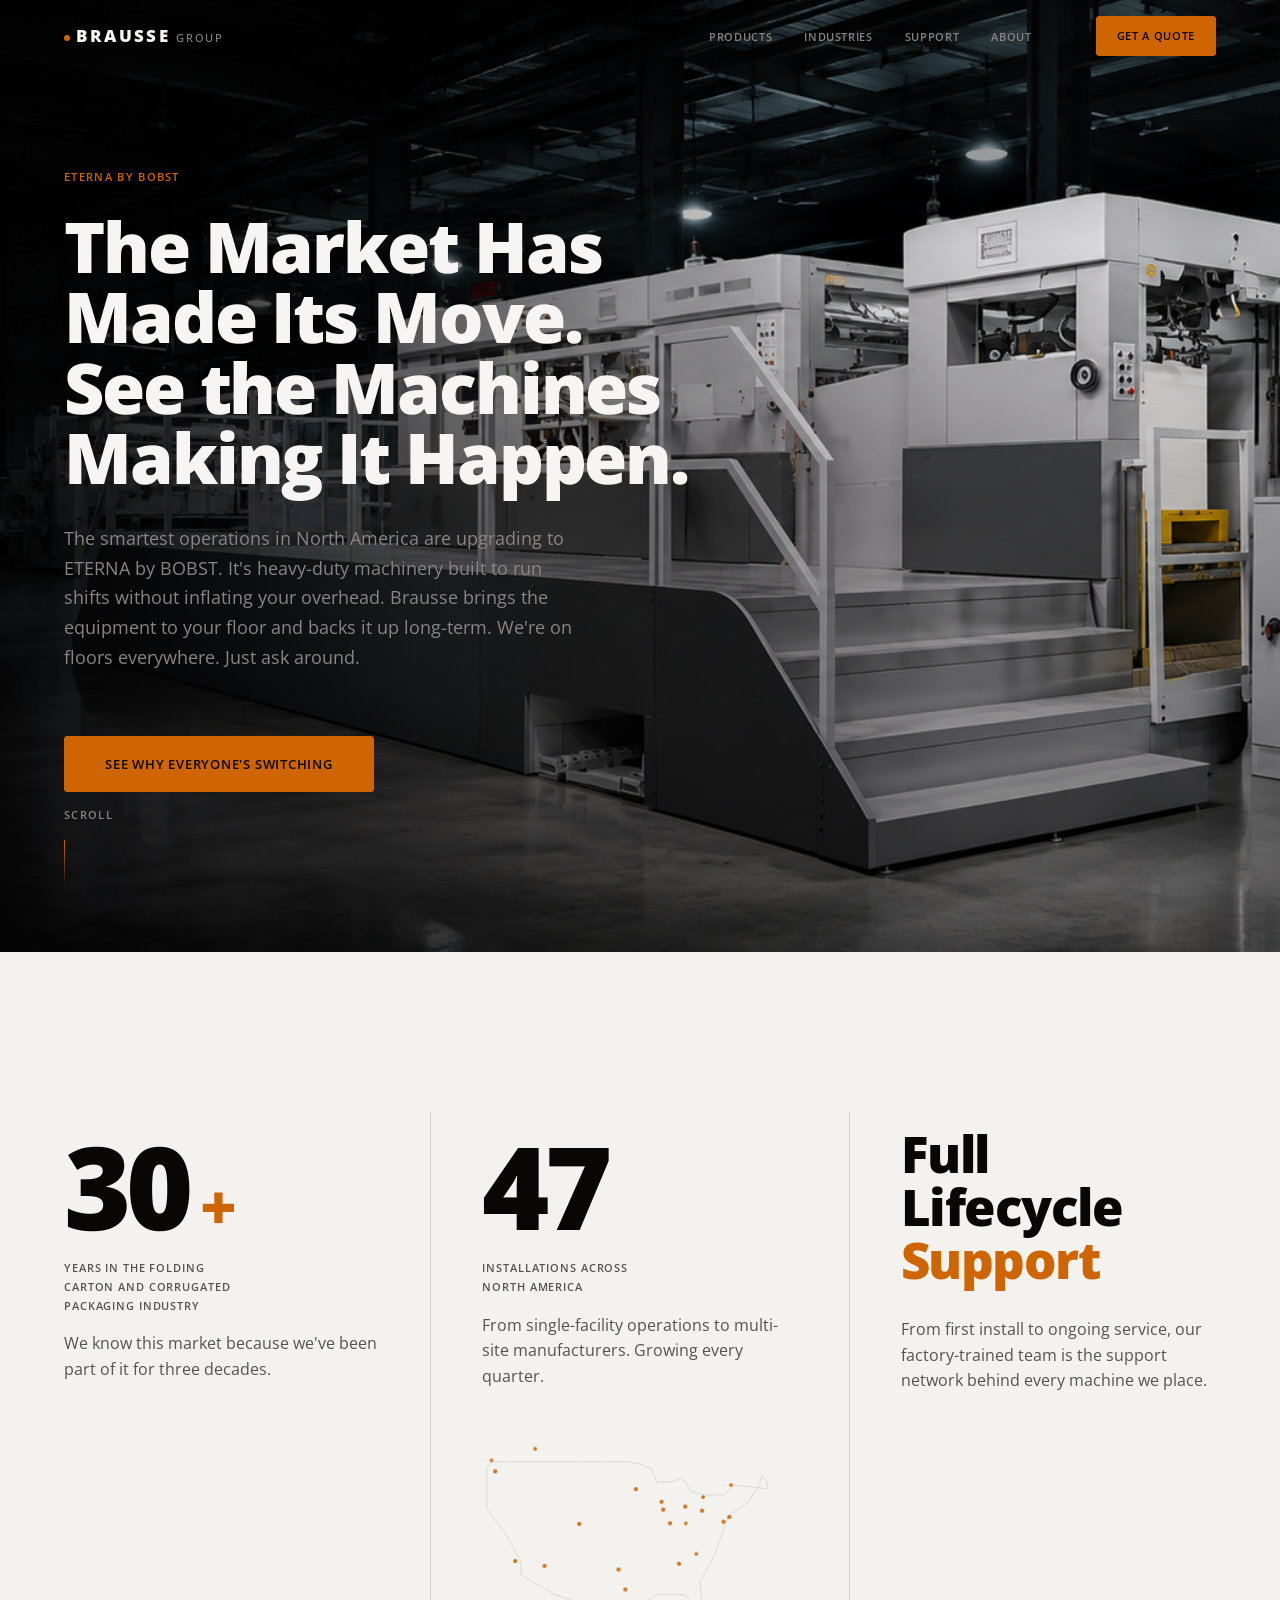
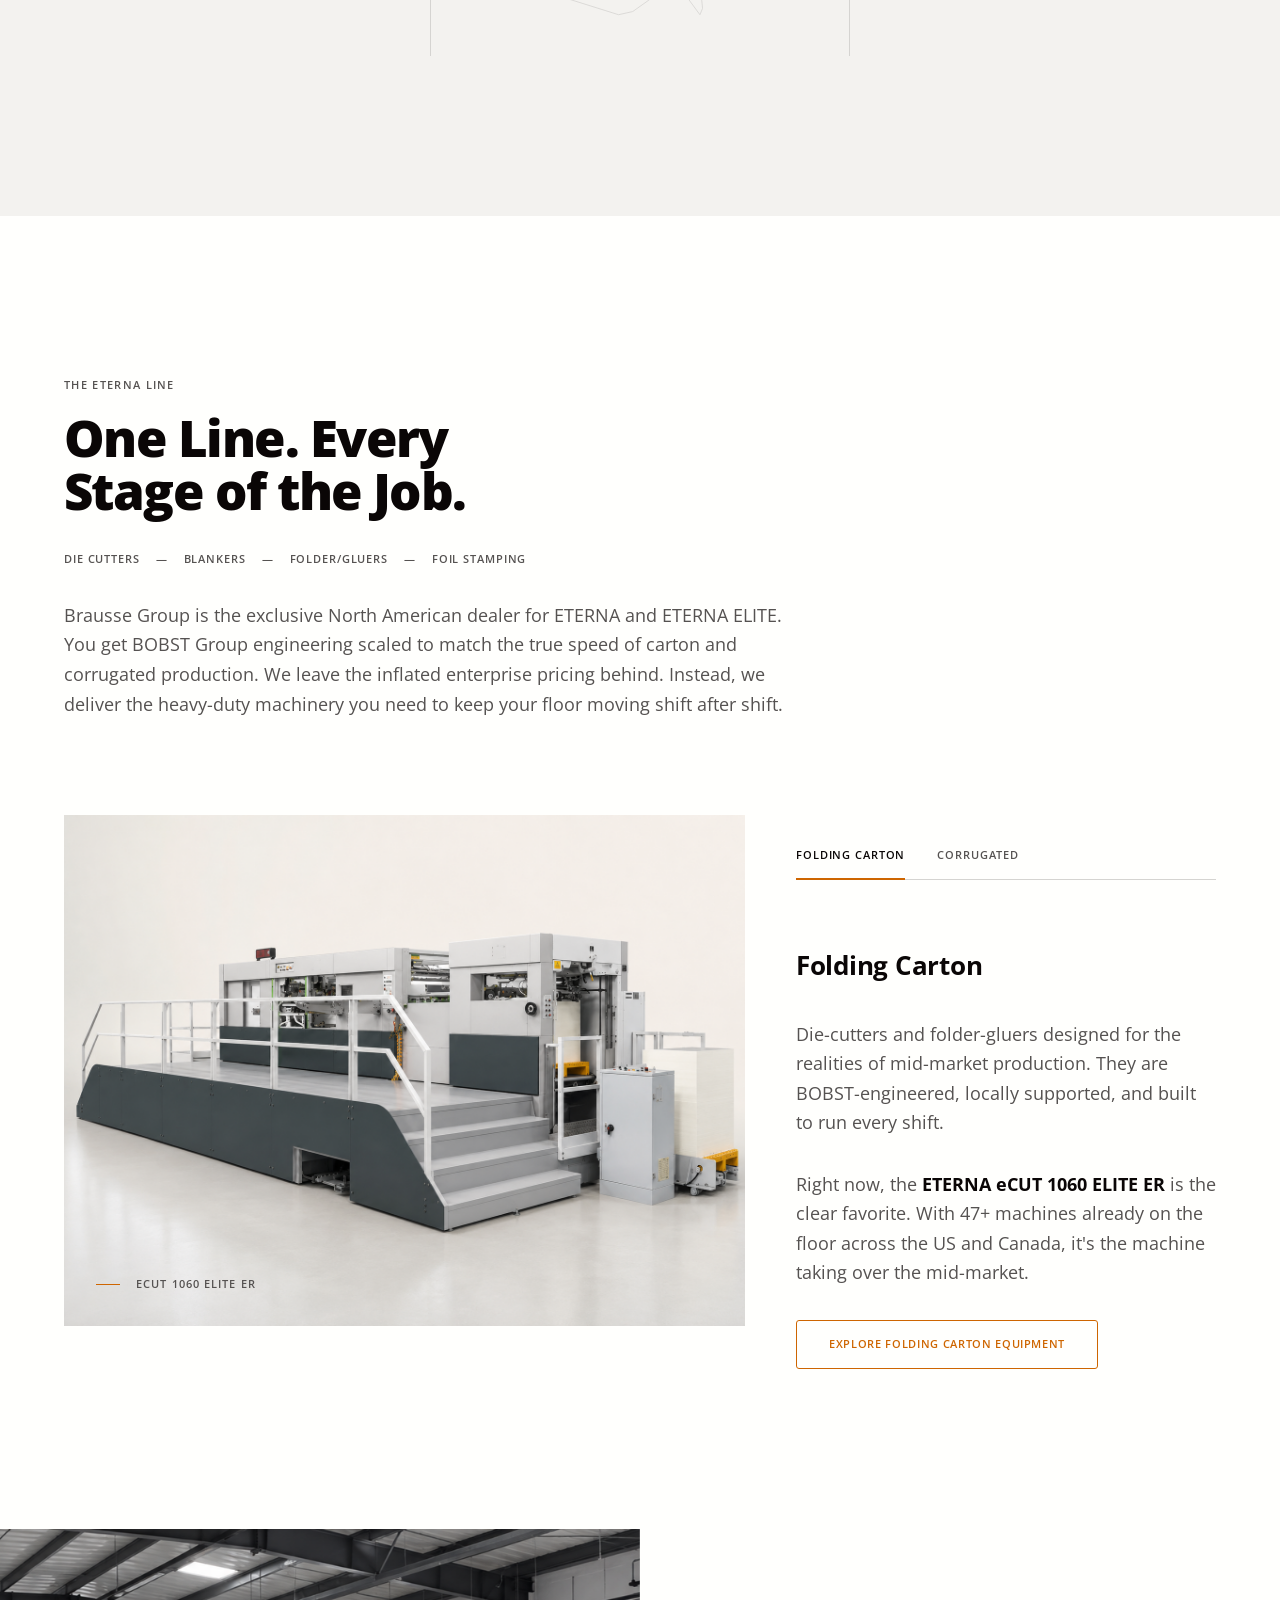
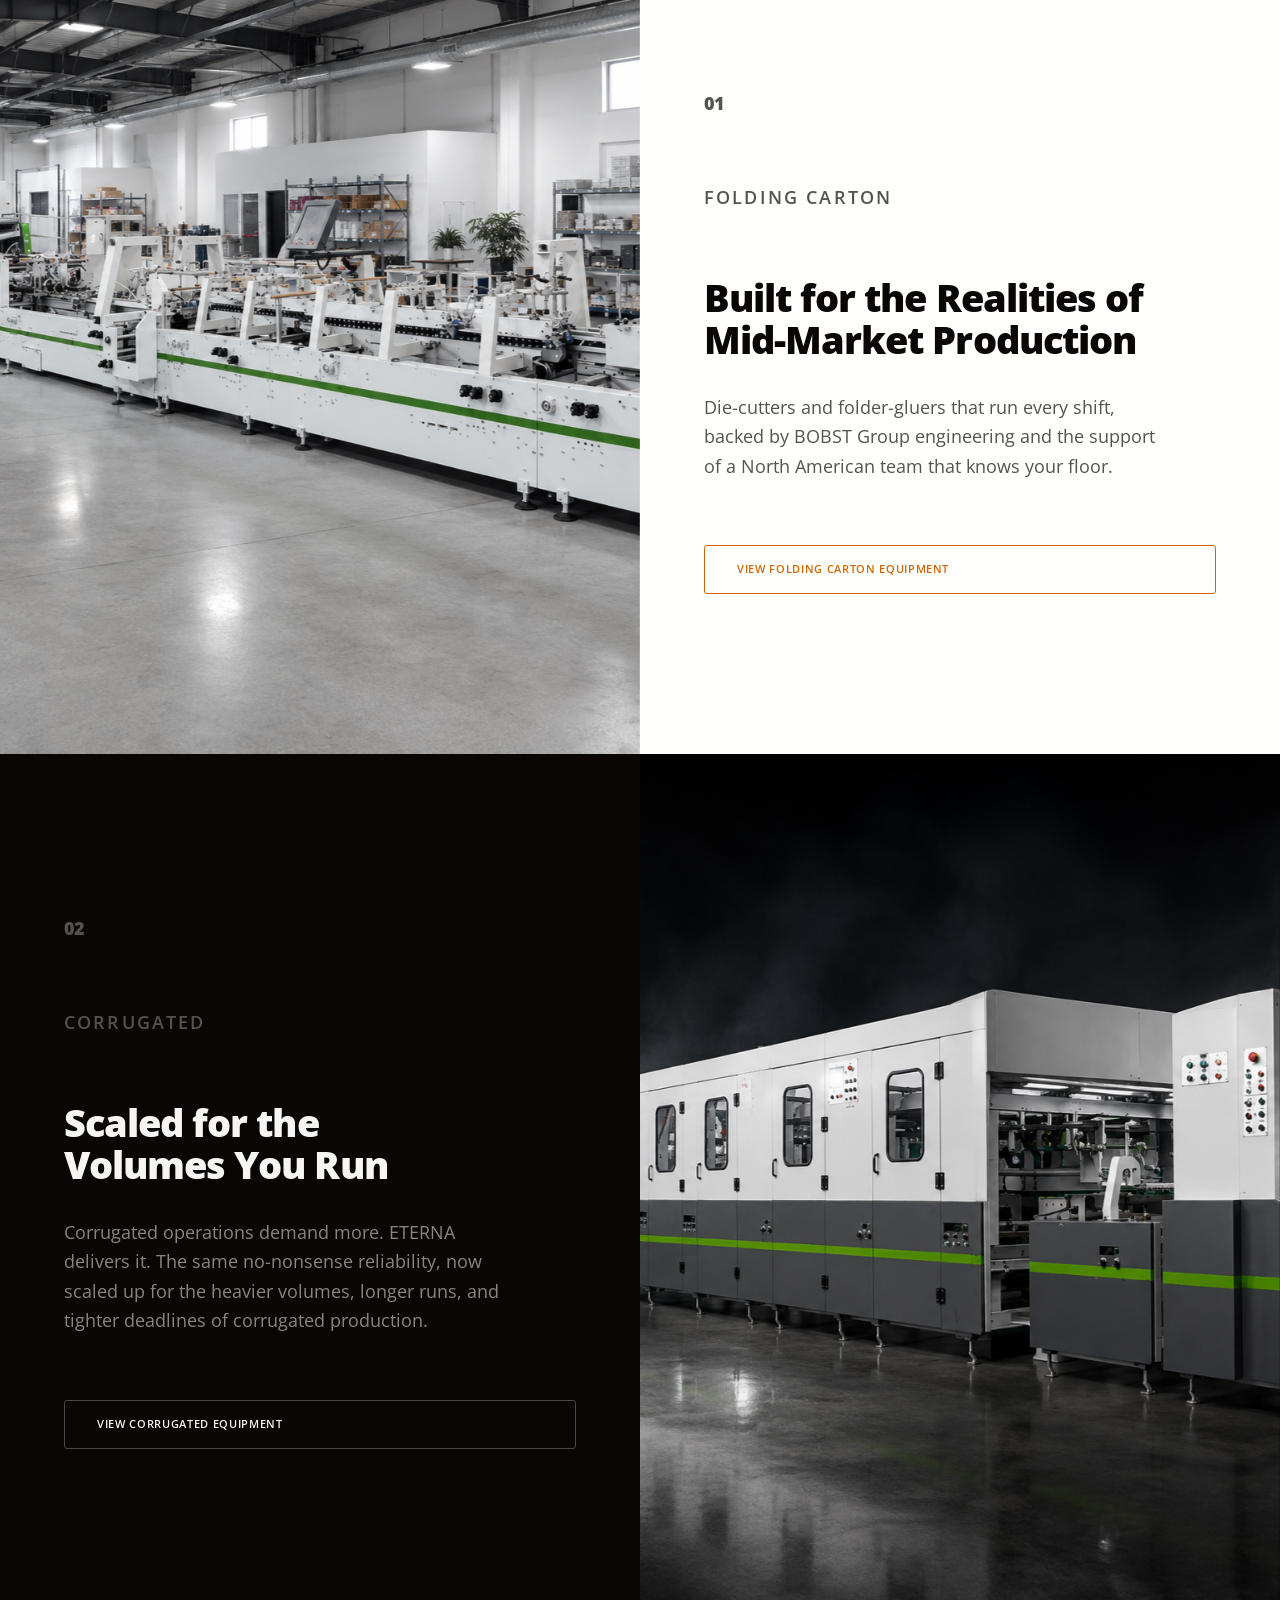
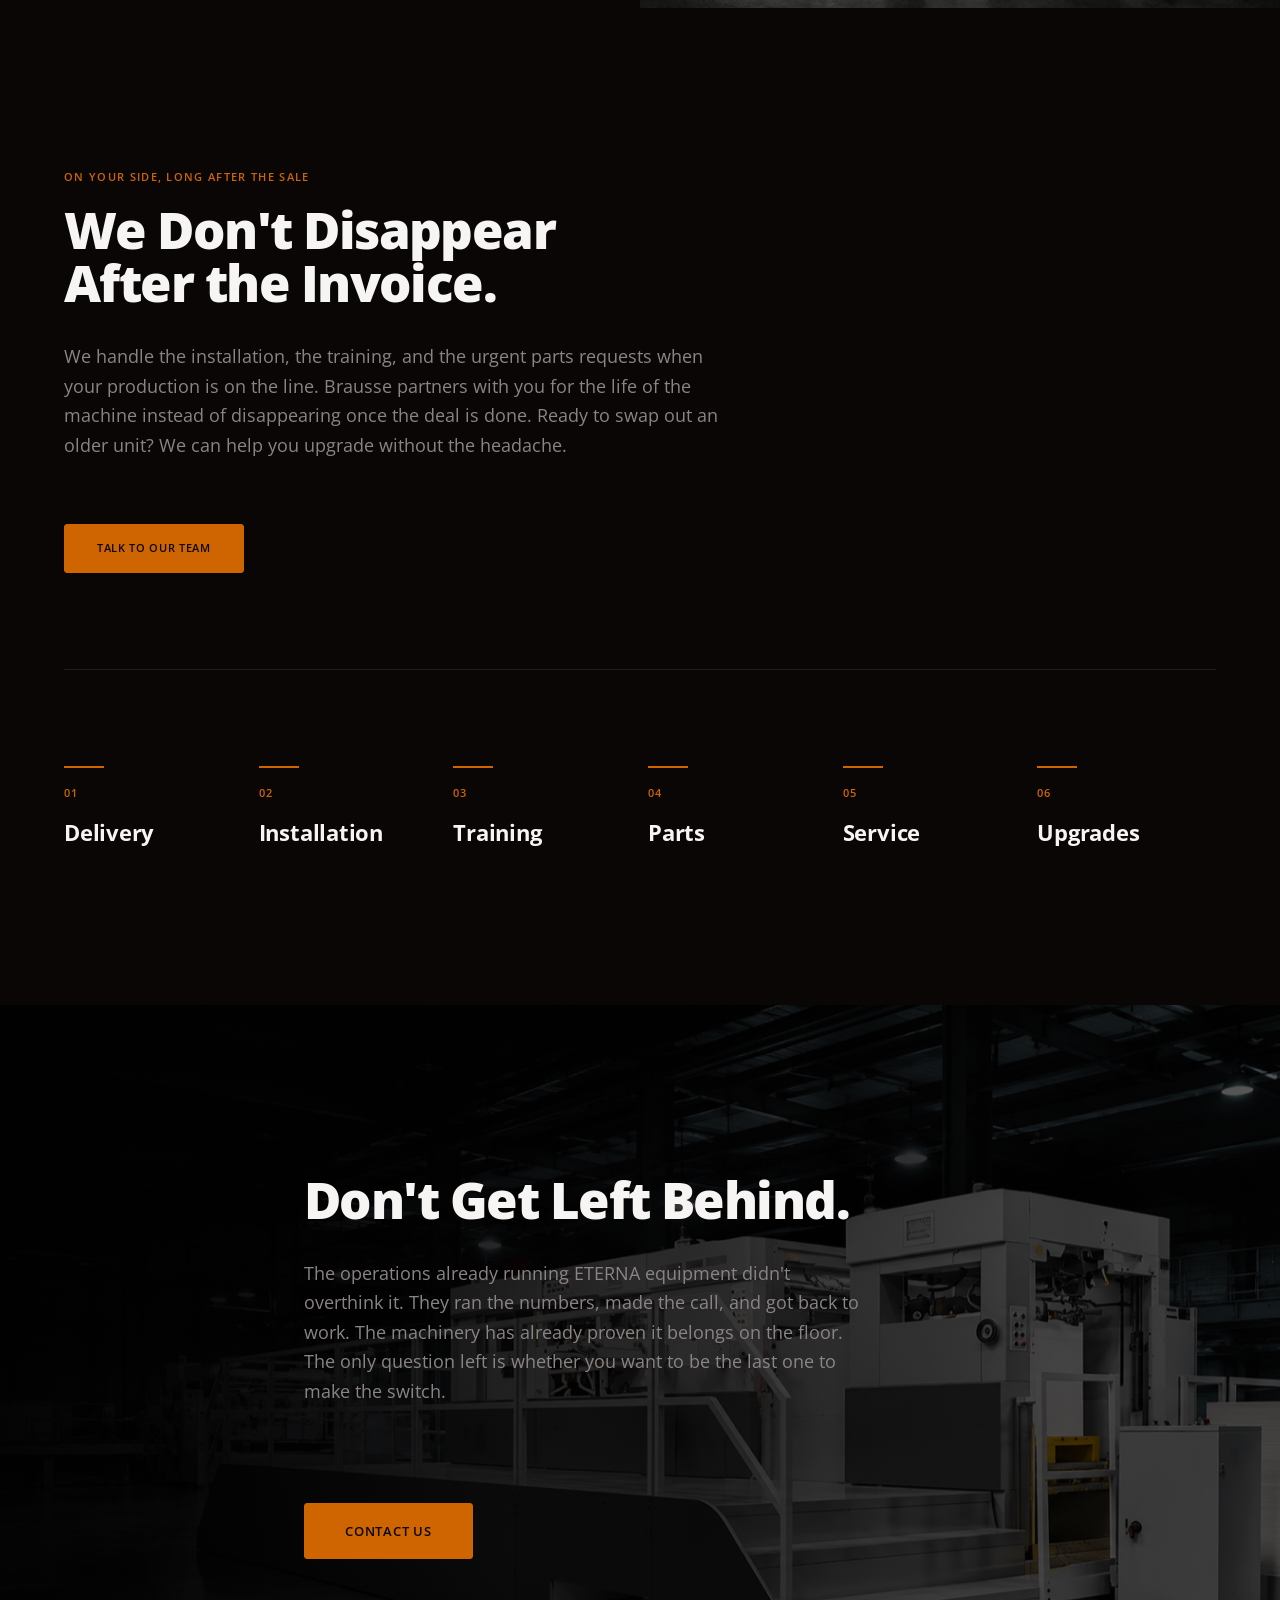
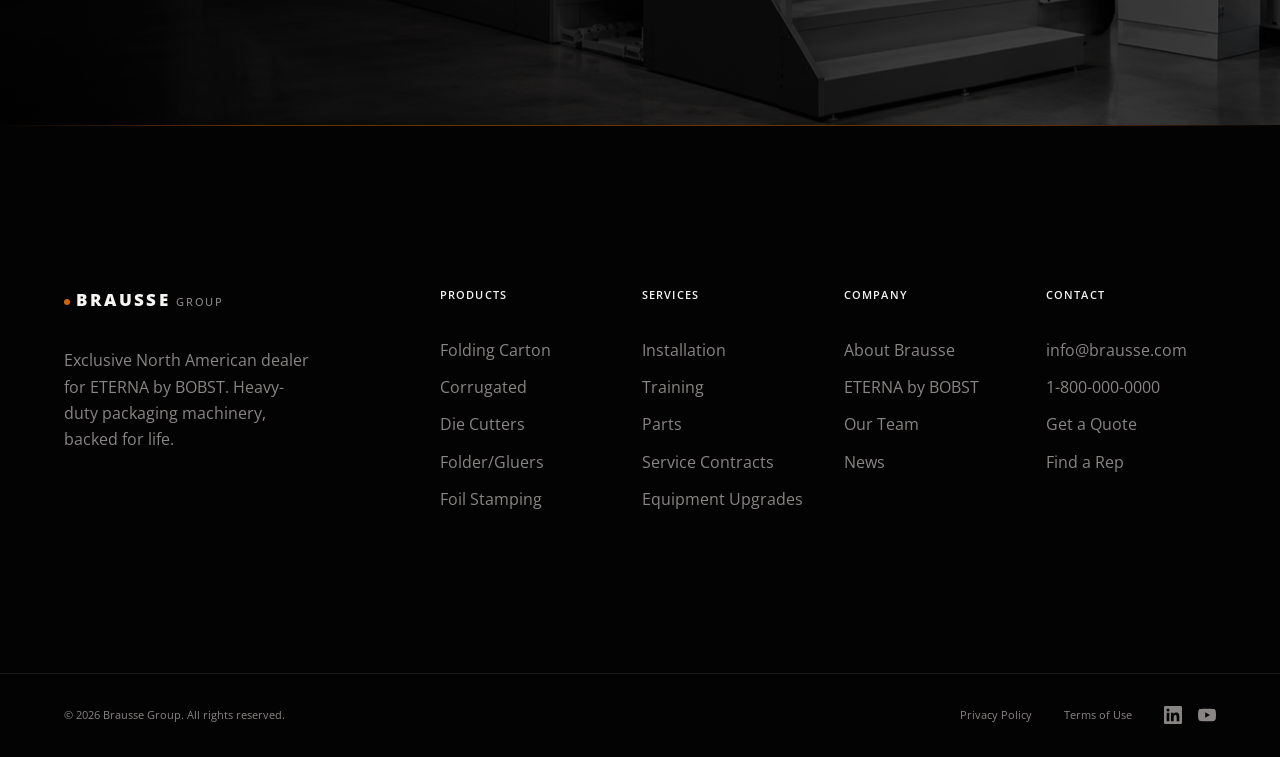
==== index.html @ 742eff82 "polish: premium motion layer + copy fixes Motion: - Orchestrated hero entrance (staggered fade-up vi" ====
<!DOCTYPE html>
<html lang="en">
<head>
  <meta charset="UTF-8">
  <meta name="viewport" content="width=device-width, initial-scale=1.0">
  <title>Brausse Group | ETERNA by BOBST — Industrial Packaging Machinery</title>
  <meta name="description" content="Brausse Group is the exclusive North American dealer for ETERNA by BOBST. Heavy-duty packaging machinery for folding carton and corrugated production, backed by full lifecycle support.">
  <link rel="preconnect" href="https://fonts.googleapis.com">
  <link rel="preconnect" href="https://fonts.gstatic.com" crossorigin>
  <link href="https://fonts.googleapis.com/css2?family=Open+Sans:wght@400;500;600;700;800&display=swap" rel="stylesheet">
  <link rel="stylesheet" href="prototype/css/style.css">
</head>
<body>

  <!-- ============================================================
       HEADER
  ============================================================ -->
  <header class="site-header" id="site-header" role="banner">
    <div class="header__inner">
      <a href="/" class="header__logo" aria-label="Brausse Group — Home">
        <span class="logo__mark" aria-hidden="true"></span>
        <span class="logo__wordmark">BRAUSSE</span>
        <span class="logo__sub">GROUP</span>
      </a>
      <nav class="header__nav" aria-label="Main navigation">
        <ul role="list">
          <li><a href="#products">Products</a></li>
          <li><a href="#industries">Industries</a></li>
          <li><a href="#support">Support</a></li>
          <li><a href="#about">About</a></li>
        </ul>
      </nav>
      <a href="#contact" class="btn btn--primary header__cta">Get a Quote</a>
      <button class="header__menu-btn" id="menu-btn" aria-label="Open menu" aria-expanded="false" aria-controls="mobile-menu">
        <span class="menu-btn__bar"></span>
        <span class="menu-btn__bar"></span>
        <span class="menu-btn__bar"></span>
      </button>
    </div>
  </header>

  <!-- Mobile Menu -->
  <div class="mobile-menu" id="mobile-menu" aria-hidden="true" role="dialog" aria-label="Navigation menu">
    <button class="mobile-menu__close" id="menu-close" aria-label="Close menu">
      <span aria-hidden="true">&times;</span>
    </button>
    <nav aria-label="Mobile navigation">
      <ul role="list">
        <li><a href="#products" class="mobile-menu__link">Products</a></li>
        <li><a href="#industries" class="mobile-menu__link">Industries</a></li>
        <li><a href="#support" class="mobile-menu__link">Support</a></li>
        <li><a href="#about" class="mobile-menu__link">About</a></li>
        <li><a href="#contact" class="mobile-menu__link mobile-menu__cta">Get a Quote</a></li>
      </ul>
    </nav>
  </div>

  <main id="main-content">

    <!-- ============================================================
         1. HERO
    ============================================================ -->
    <section class="hero" aria-label="Hero — ETERNA by BOBST">
      <div class="hero__media" aria-hidden="true">
        <div class="hero__bg"></div>
        <div class="hero__overlay"></div>
      </div>

      <div class="hero__inner">
        <div class="hero__content">
          <p class="eyebrow eyebrow--accent hero__eyebrow">ETERNA BY BOBST</p>
          <h1 class="hero__headline">The Market Has Made Its Move. See the Machines Making It Happen.</h1>
          <p class="hero__body">The smartest operations in North America are upgrading to ETERNA by BOBST. It's heavy-duty machinery built to run shifts without inflating your overhead. Brausse brings the equipment to your floor and backs it up long-term. We're on floors everywhere. Just ask around.</p>
          <a href="#products" class="btn btn--primary btn--large">See Why Everyone's Switching</a>
        </div>

      </div>

      <div class="hero__scroll" aria-hidden="true">
        <span class="hero__scroll-label">Scroll</span>
        <div class="hero__scroll-line"></div>
      </div>
    </section>


    <!-- ============================================================
         2. METRICS + MAP
    ============================================================ -->
    <section class="metrics" aria-label="Key metrics and installations">
      <div class="metrics__inner" data-stagger>

        <div class="metrics__item">
          <div class="metrics__number" data-target="30" data-suffix="+" aria-label="30 plus years">
            <span class="count-up">30</span><span class="metrics__suffix">+</span>
          </div>
          <p class="metrics__label">Years in the folding carton and corrugated packaging industry</p>
          <p class="metrics__body">We know this market because we've been part of it for three decades.</p>
        </div>

        <div class="metrics__divider" role="separator" aria-hidden="true"></div>

        <div class="metrics__item metrics__item--map">
          <div class="metrics__number" data-target="47" aria-label="47 installations">
            <span class="count-up">47</span>
          </div>
          <p class="metrics__label">Installations across North America</p>
          <p class="metrics__body">From single-facility operations to multi-site manufacturers. Growing every quarter.</p>
          <div class="metrics__map-wrap" aria-hidden="true">
            <svg class="na-map" viewBox="0 0 600 400" xmlns="http://www.w3.org/2000/svg" aria-hidden="true" focusable="false">
              <!-- North America simplified outline -->
              <path class="na-map__land" d="M18,76 L9,89 L9,114 L9,165 L46,215 L74,266 L74,291 L139,329 L260,367 L287,361 L332,329 L387,329 L415,367 L420,355 L415,304 L443,253 L461,203 L470,178 L507,152 L525,126 L530,112 L534,101 L543,114 L543,127 L480,120 L461,139 L424,139 L399,133 L387,114 L378,108 L360,114 L332,114 L323,89 L300,80 L277,76 L231,76 L185,76 L139,76 L92,76 L46,76 Z" />
              <!-- Installation dots — staggered animation via CSS -->
              <!-- West Coast -->
              <circle class="map-dot" cx="25" cy="94" r="4" style="--i:0" />
              <circle class="map-dot" cx="63" cy="265" r="4" style="--i:1" />
              <circle class="map-dot" cx="119" cy="274" r="4" style="--i:2" />
              <circle class="map-dot" cx="18" cy="73" r="3.5" style="--i:3" />
              <!-- Mountain / Southwest -->
              <circle class="map-dot" cx="185" cy="194" r="4" style="--i:4" />
              <circle class="map-dot" cx="101" cy="51" r="3.5" style="--i:5" />
              <!-- Midwest -->
              <circle class="map-dot" cx="293" cy="128" r="4" style="--i:6" />
              <circle class="map-dot" cx="342" cy="152" r="4" style="--i:7" />
              <circle class="map-dot" cx="345" cy="167" r="4" style="--i:8" />
              <circle class="map-dot" cx="358" cy="193" r="4" style="--i:9" />
              <circle class="map-dot" cx="387" cy="161" r="4" style="--i:10" />
              <circle class="map-dot" cx="388" cy="193" r="3.5" style="--i:11" />
              <circle class="map-dot" cx="419" cy="169" r="4" style="--i:12" />
              <!-- South / Texas -->
              <circle class="map-dot" cx="260" cy="281" r="4" style="--i:13" />
              <circle class="map-dot" cx="273" cy="319" r="4" style="--i:14" />
              <!-- Southeast -->
              <circle class="map-dot" cx="375" cy="270" r="4" style="--i:15" />
              <circle class="map-dot" cx="408" cy="251" r="3.5" style="--i:16" />
              <!-- Northeast -->
              <circle class="map-dot" cx="460" cy="190" r="4" style="--i:17" />
              <circle class="map-dot" cx="471" cy="181" r="4" style="--i:18" />
              <circle class="map-dot" cx="474" cy="120" r="3.5" style="--i:19" />
              <!-- Southeast / Carolinas -->
              <circle class="map-dot" cx="421" cy="143" r="3.5" style="--i:20" />
            </svg>
          </div>
        </div>

        <div class="metrics__divider" role="separator" aria-hidden="true"></div>

        <div class="metrics__item">
          <div class="metrics__feature">
            <span class="metrics__feature-word">Full</span>
            <span class="metrics__feature-word">Lifecycle</span>
            <span class="metrics__feature-word metrics__feature-accent">Support</span>
          </div>
          <p class="metrics__body">From first install to ongoing service, our factory-trained team is the support network behind every machine we place.</p>
        </div>

      </div>
    </section>


    <!-- ============================================================
         3. PRODUCTS
    ============================================================ -->
    <section class="products" id="products" aria-label="The ETERNA product line">
      <div class="products__inner">

        <header class="products__header reveal-item">
          <p class="eyebrow">THE ETERNA LINE</p>
          <h2>One Line. Every Stage of the Job.</h2>
          <div class="products__category-strip" aria-label="Equipment categories">
            <span>Die Cutters</span>
            <span aria-hidden="true" class="strip-sep">—</span>
            <span>Blankers</span>
            <span aria-hidden="true" class="strip-sep">—</span>
            <span>Folder/Gluers</span>
            <span aria-hidden="true" class="strip-sep">—</span>
            <span>Foil Stamping</span>
          </div>
          <p class="products__intro-body">Brausse Group is the exclusive North American dealer for ETERNA and ETERNA ELITE. You get BOBST Group engineering scaled to match the true speed of carton and corrugated production. We leave the inflated enterprise pricing behind. Instead, we deliver the heavy-duty machinery you need to keep your floor moving shift after shift.</p>
        </header>

        <div class="products__configurator reveal-item">
          <!-- Image area -->
          <div class="products__image-area" id="product-image-area" aria-live="polite">
            <div class="products__img products__img--active" data-tab="folding-carton">
              <img src="prototype/assets/image-2.png" alt="ETERNA eCUT 1060 ELITE ER folding carton die cutter" class="products__img-photo" loading="lazy">
              <div class="products__img-tag" aria-hidden="true">
                <span class="products__img-tag-line"></span>
                <span>eCUT 1060 ELITE ER</span>
              </div>
            </div>
            <div class="products__img" data-tab="corrugated">
              <img src="prototype/assets/image-4.png" alt="ETERNA corrugated packaging machine in studio" class="products__img-photo" loading="lazy">
              <div class="products__img-tag products__img-tag--light" aria-hidden="true">
                <span class="products__img-tag-line"></span>
                <span>ETERNA Corrugated Series</span>
              </div>
            </div>
          </div>

          <!-- Panel -->
          <div class="products__panel">
            <nav class="products__tabs" role="tablist" aria-label="Product categories">
              <button class="products__tab products__tab--active"
                      role="tab"
                      aria-selected="true"
                      aria-controls="tab-folding-carton"
                      id="tab-btn-fc"
                      data-tab="folding-carton">
                Folding Carton
              </button>
              <button class="products__tab"
                      role="tab"
                      aria-selected="false"
                      aria-controls="tab-corrugated"
                      id="tab-btn-corr"
                      data-tab="corrugated">
                Corrugated
              </button>
            </nav>

            <div class="products__content" id="tab-folding-carton" role="tabpanel" aria-labelledby="tab-btn-fc">
              <h3>Folding Carton</h3>
              <p>Die-cutters and folder-gluers designed for the realities of mid-market production. They are BOBST-engineered, locally supported, and built to run every shift.</p>
              <p>Right now, the <a href="https://www.brausse.com/eterna-ecut-1060e" class="products__link"><strong>ETERNA eCUT 1060 ELITE ER</strong></a> is the clear favorite. With 47+ machines already on the floor across the US and Canada, it's the machine taking over the mid-market.</p>
              <a href="#" class="btn btn--secondary">Explore Folding Carton Equipment</a>
            </div>

            <div class="products__content" id="tab-corrugated" role="tabpanel" aria-labelledby="tab-btn-corr" hidden>
              <h3>Corrugated</h3>
              <p>Corrugated operations demand more. ETERNA delivers it. The same no-nonsense reliability, scaled up for the heavier volumes you run and supported long after the installation.</p>
              <a href="#" class="btn btn--secondary">Explore Corrugated Equipment</a>
            </div>
          </div>
        </div>

      </div>
    </section>


    <!-- ============================================================
         4. INDUSTRY CHAPTERS
    ============================================================ -->
    <section class="chapter chapter--light" id="industries" aria-label="Folding carton industry">
      <div class="chapter__inner reveal-item">
        <div class="chapter__media">
          <div class="chapter__img chapter__img--light" role="img" aria-label="Folding carton machinery in production environment"></div>
        </div>
        <div class="chapter__content">
          <p class="chapter__index" aria-hidden="true">01</p>
          <p class="eyebrow">Folding Carton</p>
          <h2>Built for the Realities of Mid-Market Production</h2>
          <p>Die-cutters and folder-gluers that run every shift, backed by BOBST Group engineering and the support of a North American team that knows your floor.</p>
          <a href="#" class="btn btn--secondary">View Folding Carton Equipment</a>
        </div>
      </div>
    </section>

    <section class="chapter chapter--dark" aria-label="Corrugated industry">
      <div class="chapter__inner reveal-item">
        <div class="chapter__content">
          <p class="chapter__index chapter__index--light" aria-hidden="true">02</p>
          <p class="eyebrow eyebrow--accent">Corrugated</p>
          <h2 class="chapter__h2--light">Scaled for the Volumes You Run</h2>
          <p class="chapter__body--light">Corrugated operations demand more. ETERNA delivers it. The same no-nonsense reliability, now scaled up for the heavier volumes, longer runs, and tighter deadlines of corrugated production.</p>
          <a href="#" class="btn btn--ghost">View Corrugated Equipment</a>
        </div>
        <div class="chapter__media">
          <div class="chapter__img chapter__img--dark" role="img" aria-label="Corrugated machinery in factory environment"></div>
        </div>
      </div>
    </section>


    <!-- ============================================================
         5. LIFECYCLE / SUPPORT
    ============================================================ -->
    <section class="lifecycle" id="support" aria-label="Full lifecycle support services">
      <div class="lifecycle__inner">

        <div class="lifecycle__header reveal-item">
          <p class="eyebrow eyebrow--accent">ON YOUR SIDE, LONG AFTER THE SALE</p>
          <h2>We Don't Disappear After the Invoice.</h2>
          <p class="lifecycle__body">We handle the installation, the training, and the urgent parts requests when your production is on the line. Brausse partners with you for the life of the machine instead of disappearing once the deal is done. Ready to swap out an older unit? We can help you upgrade without the headache.</p>
          <a href="#contact" class="btn btn--primary">Talk to Our Team</a>
        </div>

        <ol class="lifecycle__steps" data-stagger aria-label="Service stages">
          <li class="lifecycle__step">
            <div class="lifecycle__step-rule" aria-hidden="true"></div>
            <span class="lifecycle__step-num" aria-hidden="true">01</span>
            <span class="lifecycle__step-label">Delivery</span>
          </li>
          <li class="lifecycle__step">
            <div class="lifecycle__step-rule" aria-hidden="true"></div>
            <span class="lifecycle__step-num" aria-hidden="true">02</span>
            <span class="lifecycle__step-label">Installation</span>
          </li>
          <li class="lifecycle__step">
            <div class="lifecycle__step-rule" aria-hidden="true"></div>
            <span class="lifecycle__step-num" aria-hidden="true">03</span>
            <span class="lifecycle__step-label">Training</span>
          </li>
          <li class="lifecycle__step">
            <div class="lifecycle__step-rule" aria-hidden="true"></div>
            <span class="lifecycle__step-num" aria-hidden="true">04</span>
            <span class="lifecycle__step-label">Parts</span>
          </li>
          <li class="lifecycle__step">
            <div class="lifecycle__step-rule" aria-hidden="true"></div>
            <span class="lifecycle__step-num" aria-hidden="true">05</span>
            <span class="lifecycle__step-label">Service</span>
          </li>
          <li class="lifecycle__step">
            <div class="lifecycle__step-rule" aria-hidden="true"></div>
            <span class="lifecycle__step-num" aria-hidden="true">06</span>
            <span class="lifecycle__step-label">Upgrades</span>
          </li>
        </ol>

      </div>
    </section>


    <!-- ============================================================
         6. CLOSING CTA
    ============================================================ -->
    <section class="closing-cta" id="contact" aria-label="Contact and call to action">
      <div class="closing-cta__media" aria-hidden="true">
        <div class="closing-cta__bg"></div>
        <div class="closing-cta__overlay"></div>
      </div>
      <div class="closing-cta__inner reveal-item">
        <h2>Don't Get Left Behind.</h2>
        <p>The operations already running ETERNA equipment didn't overthink it. They ran the numbers, made the call, and got back to work. The machinery has already proven it belongs on the floor. The only question left is whether you want to be the last one to make the switch.</p>
        <a href="mailto:info@brausse.com" class="btn btn--primary btn--large">Contact Us</a>
      </div>
    </section>

  </main>


  <!-- ============================================================
       FOOTER
  ============================================================ -->
  <footer class="site-footer" role="contentinfo">
    <div class="footer__divider" aria-hidden="true"></div>
    <div class="footer__inner">
      <div class="footer__brand">
        <a href="/" class="footer__logo" aria-label="Brausse Group — Home">
          <span class="logo__mark logo__mark--light" aria-hidden="true"></span>
          <span class="logo__wordmark logo__wordmark--light">BRAUSSE</span>
          <span class="logo__sub logo__sub--light">GROUP</span>
        </a>
        <p class="footer__tagline">Exclusive North American dealer for ETERNA by BOBST. Heavy-duty packaging machinery, backed for life.</p>
      </div>

      <nav class="footer__nav" aria-label="Footer navigation">
        <div class="footer__col">
          <h3 class="footer__col-heading">Products</h3>
          <ul role="list">
            <li><a href="#">Folding Carton</a></li>
            <li><a href="#">Corrugated</a></li>
            <li><a href="#">Die Cutters</a></li>
            <li><a href="#">Folder/Gluers</a></li>
            <li><a href="#">Foil Stamping</a></li>
          </ul>
        </div>
        <div class="footer__col">
          <h3 class="footer__col-heading">Services</h3>
          <ul role="list">
            <li><a href="#">Installation</a></li>
            <li><a href="#">Training</a></li>
            <li><a href="#">Parts</a></li>
            <li><a href="#">Service Contracts</a></li>
            <li><a href="#">Equipment Upgrades</a></li>
          </ul>
        </div>
        <div class="footer__col">
          <h3 class="footer__col-heading">Company</h3>
          <ul role="list">
            <li><a href="#">About Brausse</a></li>
            <li><a href="#">ETERNA by BOBST</a></li>
            <li><a href="#">Our Team</a></li>
            <li><a href="#">News</a></li>
          </ul>
        </div>
        <div class="footer__col">
          <h3 class="footer__col-heading">Contact</h3>
          <ul role="list">
            <li><a href="mailto:info@brausse.com">info@brausse.com</a></li>
            <li><a href="tel:+18000000000">1-800-000-0000</a></li>
            <li><a href="#contact">Get a Quote</a></li>
            <li><a href="#">Find a Rep</a></li>
          </ul>
        </div>
      </nav>
    </div>

    <div class="footer__bottom">
      <div class="footer__bottom-inner">
        <p>&copy; 2026 Brausse Group. All rights reserved.</p>
        <div class="footer__legal">
          <a href="#">Privacy Policy</a>
          <a href="#">Terms of Use</a>
        </div>
        <div class="footer__social" aria-label="Social media">
          <a href="#" aria-label="Brausse Group on LinkedIn">
            <svg width="18" height="18" viewBox="0 0 24 24" fill="currentColor" aria-hidden="true"><path d="M20.447 20.452h-3.554v-5.569c0-1.328-.027-3.037-1.852-3.037-1.853 0-2.136 1.445-2.136 2.939v5.667H9.351V9h3.414v1.561h.046c.477-.9 1.637-1.85 3.37-1.85 3.601 0 4.267 2.37 4.267 5.455v6.286zM5.337 7.433a2.062 2.062 0 0 1-2.063-2.065 2.064 2.064 0 1 1 2.063 2.065zm1.782 13.019H3.555V9h3.564v11.452zM22.225 0H1.771C.792 0 0 .774 0 1.729v20.542C0 23.227.792 24 1.771 24h20.451C23.2 24 24 23.227 24 22.271V1.729C24 .774 23.2 0 22.222 0h.003z"/></svg>
          </a>
          <a href="#" aria-label="Brausse Group on YouTube">
            <svg width="18" height="18" viewBox="0 0 24 24" fill="currentColor" aria-hidden="true"><path d="M23.495 6.205a3.007 3.007 0 0 0-2.088-2.088c-1.87-.501-9.396-.501-9.396-.501s-7.507-.01-9.396.501A3.007 3.007 0 0 0 .527 6.205a31.247 31.247 0 0 0-.522 5.805 31.247 31.247 0 0 0 .522 5.783 3.007 3.007 0 0 0 2.088 2.088c1.868.502 9.396.502 9.396.502s7.506 0 9.396-.502a3.007 3.007 0 0 0 2.088-2.088 31.247 31.247 0 0 0 .5-5.783 31.247 31.247 0 0 0-.5-5.805zM9.609 15.601V8.408l6.264 3.602z"/></svg>
          </a>
        </div>
      </div>
    </div>
  </footer>

  <script src="prototype/js/main.js"></script>
</body>
</html>
---- prototype/css/style.css ----
/* ================================================================
   BRAUSSE GROUP — Homepage Prototype
   Industrial packaging machinery. Premium industrial aesthetic.
   ================================================================ */

/* ----------------------------------------------------------------
   CUSTOM PROPERTIES
---------------------------------------------------------------- */
:root {
  /* Colors — OKLCH */
  --c-bg:           oklch(13% 0.007 20);
  --c-bg-deep:      oklch(10% 0.005 20);
  --c-surface:      oklch(96% 0.004 90);
  --c-white:        oklch(100% 0.003 90);
  --c-text:         oklch(13% 0.007 20);
  --c-text-inv:     oklch(97% 0.003 90);
  --c-text-muted:   oklch(62% 0.005 30);
  --c-text-muted-l: oklch(44% 0.005 30);
  --c-accent:       oklch(62% 0.163 55);
  --c-accent-dim:   oklch(55% 0.14 55);
  --c-border:       oklch(22% 0.005 20);
  --c-border-l:     oklch(87% 0.005 90);

  /* Typography */
  --font: 'Open Sans', system-ui, -apple-system, sans-serif;

  /* Type scale — fluid */
  --t-display-xl: clamp(3rem, 5.5vw, 5.25rem);
  --t-display-l:  clamp(2.25rem, 4vw, 3.75rem);
  --t-display-m:  clamp(1.75rem, 3vw, 2.75rem);
  --t-heading:    clamp(1.25rem, 2vw, 1.75rem);
  --t-body-l:     clamp(1rem, 1.4vw, 1.1875rem);
  --t-body:       1rem;
  --t-label:      clamp(0.6875rem, 0.85vw, 0.8125rem);

  /* Spacing */
  --sp-xs:  0.5rem;
  --sp-sm:  1rem;
  --sp-md:  2rem;
  --sp-lg:  4rem;
  --sp-xl:  6rem;
  --sp-2xl: 10rem;

  /* Layout */
  --max-w:  1440px;
  --gutter: clamp(1.5rem, 5vw, 6rem);
  --header-h: 72px;

  /* Motion */
  --ease-out: cubic-bezier(0.16, 1, 0.3, 1);
  --ease-in-out: cubic-bezier(0.45, 0, 0.55, 1);
}


/* ----------------------------------------------------------------
   RESET + BASE
---------------------------------------------------------------- */
*, *::before, *::after {
  box-sizing: border-box;
  margin: 0;
  padding: 0;
}

html {
  scroll-behavior: smooth;
  -webkit-text-size-adjust: 100%;
}

body {
  font-family: var(--font);
  font-size: var(--t-body);
  line-height: 1.7;
  color: var(--c-text);
  background: var(--c-bg);
  overflow-x: hidden;
  -webkit-font-smoothing: antialiased;
}

img, video {
  display: block;
  max-width: 100%;
}

a {
  color: inherit;
  text-decoration: none;
}

ul, ol {
  list-style: none;
}

button {
  font-family: var(--font);
  cursor: pointer;
  border: none;
  background: none;
}

h1, h2, h3, h4 {
  text-wrap: balance;
}

/* Focus visible */
:focus-visible {
  outline: 2px solid var(--c-accent);
  outline-offset: 3px;
  border-radius: 2px;
}


/* ----------------------------------------------------------------
   TYPOGRAPHY UTILITIES
---------------------------------------------------------------- */
.eyebrow {
  font-size: var(--t-label);
  font-weight: 600;
  letter-spacing: 0.12em;
  text-transform: uppercase;
  color: var(--c-text-muted-l);
  display: block;
  margin-bottom: 1rem;
}

.eyebrow--accent {
  color: var(--c-accent);
}


/* ----------------------------------------------------------------
   BUTTON SYSTEM
---------------------------------------------------------------- */
.btn {
  display: inline-flex;
  align-items: center;
  gap: 0.5rem;
  font-family: var(--font);
  font-size: var(--t-label);
  font-weight: 600;
  letter-spacing: 0.06em;
  text-transform: uppercase;
  padding: 0.875rem 2rem;
  border-radius: 3px;
  transition:
    background 220ms var(--ease-out),
    color 220ms var(--ease-out),
    border-color 220ms var(--ease-out),
    transform 220ms var(--ease-out),
    box-shadow 220ms var(--ease-out);
  white-space: nowrap;
}

.btn:hover {
  transform: translateY(-2px);
}

.btn:active {
  transform: translateY(0);
}

@media (prefers-reduced-motion: reduce) {
  .btn:hover, .btn:active { transform: none; }
}

.btn--primary {
  background: var(--c-accent);
  color: var(--c-bg);
  border: 1px solid var(--c-accent);
}
.btn--primary:hover {
  background: var(--c-accent-dim);
  border-color: var(--c-accent-dim);
  box-shadow: 0 8px 24px oklch(62% 0.163 55 / 0.28);
}

.btn--secondary {
  background: transparent;
  color: var(--c-accent);
  border: 1px solid var(--c-accent);
}
.btn--secondary:hover {
  background: var(--c-accent);
  color: var(--c-bg);
}

.btn--ghost {
  background: transparent;
  color: var(--c-text-inv);
  border: 1px solid oklch(40% 0.005 20);
}
.btn--ghost:hover {
  border-color: var(--c-text-inv);
}

.btn--large {
  font-size: 0.8125rem;
  padding: 1rem 2.5rem;
}


/* ----------------------------------------------------------------
   LAYOUT WRAPPER
---------------------------------------------------------------- */
.wrap {
  max-width: var(--max-w);
  margin-inline: auto;
  padding-inline: var(--gutter);
}


/* ----------------------------------------------------------------
   REVEAL ANIMATION
   Scroll-triggered entrance. --reveal-delay set per-element by JS
   for orchestrated staggering within a section.
---------------------------------------------------------------- */
.reveal-item {
  opacity: 0;
  transform: translateY(32px);
  transition:
    opacity 900ms var(--ease-out),
    transform 900ms var(--ease-out);
  transition-delay: var(--reveal-delay, 0ms);
  will-change: opacity, transform;
}

.reveal-item.is-visible {
  opacity: 1;
  transform: translateY(0);
}

/* Staggered children: parent carries [data-stagger], JS assigns each
   child an incremental --reveal-delay once the group is in view. */
[data-stagger] > * {
  opacity: 0;
  transform: translateY(24px);
  transition:
    opacity 800ms var(--ease-out),
    transform 800ms var(--ease-out);
  transition-delay: var(--reveal-delay, 0ms);
}

[data-stagger].is-visible > * {
  opacity: 1;
  transform: translateY(0);
}

@media (prefers-reduced-motion: reduce) {
  .reveal-item,
  [data-stagger] > * {
    opacity: 1 !important;
    transform: none !important;
    transition: none !important;
  }
}


/* ================================================================
   HEADER
================================================================ */
.site-header {
  position: fixed;
  top: 0;
  left: 0;
  right: 0;
  z-index: 100;
  height: var(--header-h);
  transition: background 350ms var(--ease-out), box-shadow 350ms var(--ease-out);
}

.site-header.is-solid {
  background: var(--c-bg);
  box-shadow: 0 1px 0 var(--c-border);
}

.header__inner {
  max-width: var(--max-w);
  margin-inline: auto;
  padding-inline: var(--gutter);
  height: 100%;
  display: flex;
  align-items: center;
  gap: var(--sp-md);
}

/* Logo */
.header__logo {
  display: flex;
  align-items: baseline;
  gap: 0.4rem;
  flex-shrink: 0;
  color: var(--c-text-inv);
}

.logo__mark {
  display: inline-block;
  width: 6px;
  height: 6px;
  border-radius: 50%;
  background: var(--c-accent);
  flex-shrink: 0;
  transform: translateY(-1px);
}

.logo__wordmark {
  font-size: 1.0625rem;
  font-weight: 800;
  letter-spacing: 0.14em;
  color: var(--c-text-inv);
}

.logo__sub {
  font-size: 0.6875rem;
  font-weight: 500;
  letter-spacing: 0.14em;
  color: var(--c-text-muted);
  text-transform: uppercase;
}

/* Nav */
.header__nav {
  margin-left: auto;
}

.header__nav ul {
  display: flex;
  gap: clamp(1.5rem, 2.5vw, 2.5rem);
}

.header__nav a {
  position: relative;
  font-size: var(--t-label);
  font-weight: 600;
  letter-spacing: 0.06em;
  text-transform: uppercase;
  color: var(--c-text-muted);
  transition: color 200ms var(--ease-out);
  padding-block: 0.25rem;
}

.header__nav a::after {
  content: '';
  position: absolute;
  left: 0;
  bottom: -2px;
  width: 100%;
  height: 1px;
  background: var(--c-accent);
  transform: scaleX(0);
  transform-origin: left;
  transition: transform 300ms var(--ease-out);
}

.header__nav a:hover {
  color: var(--c-text-inv);
}

.header__nav a:hover::after {
  transform: scaleX(1);
}

@media (prefers-reduced-motion: reduce) {
  .header__nav a::after { transition: none; }
}

/* CTA */
.header__cta {
  margin-left: var(--sp-md);
  flex-shrink: 0;
  padding: 0.625rem 1.25rem;
}

/* Hamburger */
.header__menu-btn {
  display: none;
  flex-direction: column;
  gap: 5px;
  padding: 0.5rem;
  margin-left: auto;
}

.menu-btn__bar {
  display: block;
  width: 24px;
  height: 2px;
  background: var(--c-text-inv);
  transition: transform 250ms var(--ease-out), opacity 250ms;
}


/* ----------------------------------------------------------------
   MOBILE MENU
---------------------------------------------------------------- */
.mobile-menu {
  position: fixed;
  inset: 0;
  z-index: 200;
  background: var(--c-bg-deep);
  display: flex;
  flex-direction: column;
  justify-content: center;
  padding: var(--gutter);
  opacity: 0;
  pointer-events: none;
  transition: opacity 300ms var(--ease-out);
}

.mobile-menu.is-open {
  opacity: 1;
  pointer-events: all;
}

.mobile-menu__close {
  position: absolute;
  top: 1.5rem;
  right: var(--gutter);
  font-size: 2rem;
  color: var(--c-text-inv);
  line-height: 1;
  padding: 0.5rem;
}

.mobile-menu nav ul {
  display: flex;
  flex-direction: column;
  gap: var(--sp-md);
}

.mobile-menu__link {
  font-size: clamp(2rem, 6vw, 3.5rem);
  font-weight: 800;
  letter-spacing: -0.02em;
  color: var(--c-text-inv);
  transition: color 200ms;
}

.mobile-menu__link:hover {
  color: var(--c-accent);
}

.mobile-menu__cta {
  color: var(--c-accent);
  margin-top: var(--sp-sm);
}


/* ================================================================
   HERO
================================================================ */
.hero {
  position: relative;
  min-height: 100svh;
  display: flex;
  align-items: flex-end;
  overflow: hidden;
}

/* Background media — extended vertically so parallax translate
   never reveals an edge. Clipped by .hero overflow:hidden. */
.hero__media {
  position: absolute;
  inset: -10% 0;
  z-index: 0;
  transform: translate3d(0, var(--parallax, 0px), 0);
  will-change: transform;
}

.hero__bg {
  position: absolute;
  inset: 0;
  background: var(--c-bg-deep);
  background-image: url('../assets/hero-section.png');
  background-size: cover;
  background-position: center center;
  animation: hero-zoom 20s ease-in-out infinite alternate;
  transform-origin: 60% 50%;
}

@keyframes hero-zoom {
  from { transform: scale(1); }
  to   { transform: scale(1.07); }
}

@media (prefers-reduced-motion: reduce) {
  .hero__bg { animation: none; }
}

.hero__overlay {
  position: absolute;
  inset: 0;
  background:
    linear-gradient(to bottom, oklch(9% 0.006 20 / 0.4) 0%, transparent 30%, oklch(9% 0.006 20 / 0.55) 100%),
    linear-gradient(to right, oklch(9% 0.006 20 / 0.65) 0%, oklch(9% 0.006 20 / 0.3) 45%, transparent 75%);
}

/* Content layout */
.hero__inner {
  position: relative;
  z-index: 1;
  max-width: var(--max-w);
  width: 100%;
  margin-inline: auto;
  padding-inline: var(--gutter);
  padding-top: calc(var(--header-h) + var(--sp-xl));
  padding-bottom: var(--sp-2xl);
  display: flex;
  align-items: flex-end;
  min-height: 100svh;
}

.hero__content {
  max-width: 680px;
  width: 100%;
}

/* Orchestrated hero entrance — staggered fade-up on load.
   Uses the `translate` property (not `transform`) so the button's
   hover lift stays independent of the entrance animation. */
.hero__content > * {
  opacity: 0;
  translate: 0 28px;
  animation: hero-enter 1000ms var(--ease-out) forwards;
}
.hero__eyebrow  { animation-delay: 250ms; }
.hero__headline { animation-delay: 400ms; }
.hero__body     { animation-delay: 600ms; }
.hero__content .btn { animation-delay: 780ms; }

@keyframes hero-enter {
  to { opacity: 1; translate: 0 0; }
}

@media (prefers-reduced-motion: reduce) {
  .hero__content > * {
    opacity: 1;
    translate: none;
    animation: none;
  }
}

.hero__eyebrow {
  margin-bottom: 1.5rem;
}

.hero__headline {
  font-size: var(--t-display-xl);
  font-weight: 800;
  letter-spacing: -0.03em;
  line-height: 1.0;
  color: var(--c-text-inv);
  margin-bottom: var(--sp-md);
}

.hero__body {
  font-size: var(--t-body-l);
  line-height: 1.65;
  color: var(--c-text-muted);
  margin-bottom: var(--sp-lg);
  max-width: 52ch;
}

/* Scroll indicator */
.hero__scroll {
  position: absolute;
  bottom: var(--sp-lg);
  left: var(--gutter);
  z-index: 1;
  display: flex;
  flex-direction: column;
  align-items: flex-start;
  gap: var(--sp-sm);
  opacity: 0;
  animation: hero-enter 800ms var(--ease-out) 1100ms forwards;
}

@media (prefers-reduced-motion: reduce) {
  .hero__scroll { opacity: 1; animation: none; }
}

.hero__scroll-label {
  font-size: var(--t-label);
  font-weight: 600;
  letter-spacing: 0.12em;
  text-transform: uppercase;
  color: var(--c-text-muted);
  writing-mode: horizontal-tb;
}

.hero__scroll-line {
  width: 1px;
  height: 48px;
  background: linear-gradient(to bottom, var(--c-accent), transparent);
  animation: scroll-pulse 2s ease-in-out infinite;
}

@keyframes scroll-pulse {
  0%, 100% { opacity: 0.4; transform: scaleY(1); }
  50%       { opacity: 1;   transform: scaleY(1.15); }
}

@media (prefers-reduced-motion: reduce) {
  .hero__scroll-line { animation: none; opacity: 0.6; }
}


/* ================================================================
   METRICS
================================================================ */
.metrics {
  background: var(--c-surface);
  padding-block: var(--sp-2xl);
}

.metrics__inner {
  max-width: var(--max-w);
  margin-inline: auto;
  padding-inline: var(--gutter);
  display: grid;
  grid-template-columns: 1fr auto 1fr auto 1fr;
  gap: 0;
  align-items: start;
}

.metrics__divider {
  width: 1px;
  background: var(--c-border-l);
  align-self: stretch;
  margin-inline: clamp(2rem, 4vw, 5rem);
}

.metrics__item {
  padding-block: var(--sp-sm);
}

.metrics__number {
  font-size: clamp(4.5rem, 9vw, 9rem);
  font-weight: 800;
  letter-spacing: -0.04em;
  line-height: 1;
  color: var(--c-text);
  font-variant-numeric: tabular-nums;
  display: flex;
  align-items: baseline;
  gap: 0.1em;
  margin-bottom: var(--sp-sm);
}

.metrics__suffix {
  font-size: 0.55em;
  color: var(--c-accent);
}

.metrics__label {
  font-size: var(--t-label);
  font-weight: 600;
  letter-spacing: 0.08em;
  text-transform: uppercase;
  color: var(--c-text-muted-l);
  margin-bottom: var(--sp-sm);
  max-width: 28ch;
}

.metrics__body {
  font-size: var(--t-body);
  color: var(--c-text-muted-l);
  line-height: 1.6;
  max-width: 36ch;
}

/* Map */
.metrics__item--map {
  position: relative;
}

.metrics__map-wrap {
  margin-top: var(--sp-md);
  max-width: 380px;
}

.na-map {
  width: 100%;
  height: auto;
  overflow: visible;
}

.na-map__land {
  fill: none;
  stroke: var(--c-border-l);
  stroke-width: 1.5;
  stroke-linejoin: round;
}

.map-dot {
  fill: var(--c-accent);
  opacity: 0;
  transform-origin: center;
  animation: dot-appear 400ms var(--ease-out) forwards,
             dot-pulse 3s 1s ease-in-out infinite;
  animation-delay: calc(var(--i) * 180ms), calc(var(--i) * 180ms + 1200ms);
}

@keyframes dot-appear {
  from { opacity: 0; transform: scale(0); }
  to   { opacity: 0.9; transform: scale(1); }
}

@keyframes dot-pulse {
  0%, 100% { opacity: 0.9; r: 4; }
  50%       { opacity: 0.5; r: 5.5; }
}

@media (prefers-reduced-motion: reduce) {
  .map-dot {
    opacity: 0.8;
    animation: none;
  }
}

/* Full Lifecycle Support — typographic metric */
.metrics__feature {
  display: flex;
  flex-direction: column;
  gap: 0.1em;
  margin-bottom: var(--sp-md);
  line-height: 1;
}

.metrics__feature-word {
  font-size: clamp(2.25rem, 4vw, 3.5rem);
  font-weight: 800;
  letter-spacing: -0.03em;
  color: var(--c-text);
  display: block;
}

.metrics__feature-accent {
  color: var(--c-accent);
}


/* ================================================================
   PRODUCTS
================================================================ */
.products {
  background: var(--c-white);
  padding-block: var(--sp-2xl);
}

.products__inner {
  max-width: var(--max-w);
  margin-inline: auto;
  padding-inline: var(--gutter);
}

.products__header {
  margin-bottom: var(--sp-xl);
}

.products__header h2 {
  font-size: var(--t-display-l);
  font-weight: 800;
  letter-spacing: -0.03em;
  line-height: 1.05;
  color: var(--c-text);
  margin-bottom: var(--sp-md);
  max-width: 20ch;
}

.products__category-strip {
  display: flex;
  align-items: center;
  flex-wrap: wrap;
  gap: 0.5rem 1rem;
  margin-bottom: var(--sp-md);
}

.products__category-strip span {
  font-size: var(--t-label);
  font-weight: 600;
  letter-spacing: 0.08em;
  text-transform: uppercase;
  color: var(--c-text-muted-l);
}

.strip-sep {
  color: var(--c-border-l);
  font-weight: 400;
}

.products__intro-body {
  font-size: var(--t-body-l);
  color: var(--c-text-muted-l);
  line-height: 1.65;
  max-width: 72ch;
}

/* Configurator */
.products__configurator {
  display: grid;
  grid-template-columns: 1fr 420px;
  gap: clamp(2rem, 4vw, 5rem);
  align-items: start;
}

/* Image area */
.products__image-area {
  position: relative;
  aspect-ratio: 4/3;
  overflow: hidden;
}

.products__img {
  position: absolute;
  inset: 0;
  opacity: 0;
  transform: translateX(12px);
  transition: opacity 350ms var(--ease-out), transform 350ms var(--ease-out);
}

.products__img.products__img--active {
  opacity: 1;
  transform: translateX(0);
}

.products__img-placeholder {
  position: absolute;
  inset: 0;
}

.products__img-placeholder--fc {
  background:
    linear-gradient(135deg, oklch(94% 0.004 80) 0%, oklch(89% 0.005 70) 100%);
  background-image:
    linear-gradient(135deg, oklch(94% 0.004 80) 0%, oklch(89% 0.005 70) 100%),
    repeating-linear-gradient(
      90deg,
      transparent,
      transparent 80px,
      oklch(80% 0.005 80 / 0.3) 80px,
      oklch(80% 0.005 80 / 0.3) 81px
    );
}

.products__img-placeholder--corr {
  background: linear-gradient(135deg, oklch(92% 0.003 80) 0%, oklch(87% 0.004 60) 100%);
}

.products__img-photo {
  position: absolute;
  inset: 0;
  width: 100%;
  height: 100%;
  object-fit: cover;
  object-position: center;
}

.products__img-tag {
  position: absolute;
  bottom: var(--sp-md);
  left: var(--sp-md);
  display: flex;
  align-items: center;
  gap: var(--sp-sm);
  font-size: var(--t-label);
  font-weight: 600;
  letter-spacing: 0.1em;
  text-transform: uppercase;
  color: var(--c-text-muted-l);
}

.products__img-tag-line {
  display: block;
  width: 24px;
  height: 1px;
  background: var(--c-accent);
}

.products__img-tag--light {
  color: var(--c-text-muted);
  background: oklch(10% 0.006 20 / 0.5);
  padding: 0.375rem 0.75rem;
}

/* Panel */
.products__panel {
  padding-top: var(--sp-sm);
}

.products__tabs {
  display: flex;
  gap: 0;
  border-bottom: 1px solid var(--c-border-l);
  margin-bottom: var(--sp-lg);
}

.products__tab {
  font-size: var(--t-label);
  font-weight: 600;
  letter-spacing: 0.08em;
  text-transform: uppercase;
  color: var(--c-text-muted-l);
  padding: var(--sp-sm) 0;
  margin-right: var(--sp-md);
  border-bottom: 2px solid transparent;
  margin-bottom: -1px;
  transition: color 200ms, border-color 200ms;
  background: none;
}

.products__tab--active {
  color: var(--c-text);
  border-bottom-color: var(--c-accent);
}

.products__tab:hover:not(.products__tab--active) {
  color: var(--c-text);
}

.products__content {
  animation: tab-in 300ms var(--ease-out) both;
}

@keyframes tab-in {
  from { opacity: 0; transform: translateX(10px); }
  to   { opacity: 1; transform: translateX(0); }
}

@media (prefers-reduced-motion: reduce) {
  .products__content { animation: none; }
}

.products__content h3 {
  font-size: var(--t-heading);
  font-weight: 700;
  letter-spacing: -0.01em;
  color: var(--c-text);
  margin-bottom: var(--sp-md);
}

.products__content p {
  font-size: var(--t-body-l);
  color: var(--c-text-muted-l);
  line-height: 1.65;
  margin-bottom: var(--sp-md);
}

.products__link {
  color: var(--c-text);
  text-decoration: none;
  background-image: linear-gradient(var(--c-accent), var(--c-accent));
  background-size: 0% 1.5px;
  background-position: 0 100%;
  background-repeat: no-repeat;
  transition: background-size 300ms var(--ease-out);
}

.products__link:hover {
  background-size: 100% 1.5px;
}

@media (prefers-reduced-motion: reduce) {
  .products__link { transition: none; }
}


/* ================================================================
   INDUSTRY CHAPTERS
================================================================ */
.chapter {
  padding-block: 0;
  overflow: hidden;
}

.chapter__inner {
  display: grid;
  grid-template-columns: 1fr 1fr;
  min-height: 80vh;
}

/* Cinematic image reveal — scale settles as the spread enters view */
.chapter__media {
  overflow: hidden;
}

.chapter__img {
  transform: scale(1.14);
  transition: transform 1600ms var(--ease-out);
  will-change: transform;
}

.chapter__inner.is-visible .chapter__img {
  transform: scale(1);
}

@media (prefers-reduced-motion: reduce) {
  .chapter__img { transform: none; transition: none; }
}

/* Light chapter */
.chapter--light {
  background: var(--c-white);
}

.chapter--light .chapter__content {
  display: flex;
  flex-direction: column;
  justify-content: center;
  padding: var(--sp-2xl) var(--gutter) var(--sp-2xl) var(--gutter);
}

.chapter--light .chapter__img--light {
  background-image: url('../assets/image-3.png');
  background-size: cover;
  background-position: center;
  min-height: 100%;
}

/* Dark chapter */
.chapter--dark {
  background: var(--c-bg);
}

.chapter--dark .chapter__inner {
  grid-template-columns: 1fr 1fr;
}

.chapter--dark .chapter__content {
  display: flex;
  flex-direction: column;
  justify-content: center;
  padding: var(--sp-2xl) var(--gutter);
  order: 1;
}

.chapter--dark .chapter__media {
  order: 2;
}

.chapter--dark .chapter__img--dark {
  background-image: url('../assets/image-4.png');
  background-size: cover;
  background-position: center;
  min-height: 100%;
}

/* Content styles */
.chapter__index {
  font-size: clamp(6rem, 12vw, 11rem);
  font-weight: 800;
  letter-spacing: -0.05em;
  line-height: 1;
  color: var(--c-border-l);
  display: block;
  margin-bottom: var(--sp-md);
}

.chapter__index--light {
  color: var(--c-border);
}

.chapter__content h2 {
  font-size: var(--t-display-m);
  font-weight: 800;
  letter-spacing: -0.025em;
  line-height: 1.1;
  color: var(--c-text);
  margin-bottom: var(--sp-md);
  max-width: 22ch;
}

.chapter__h2--light {
  color: var(--c-text-inv) !important;
}

.chapter__content p {
  font-size: var(--t-body-l);
  color: var(--c-text-muted-l);
  line-height: 1.65;
  margin-bottom: var(--sp-lg);
  max-width: 46ch;
}

.chapter__body--light {
  color: var(--c-text-muted) !important;
}


/* ================================================================
   LIFECYCLE
================================================================ */
.lifecycle {
  background: var(--c-bg);
  padding-block: var(--sp-2xl);
}

.lifecycle__inner {
  max-width: var(--max-w);
  margin-inline: auto;
  padding-inline: var(--gutter);
}

.lifecycle__header {
  max-width: 680px;
  margin-bottom: var(--sp-xl);
}

.lifecycle__header h2 {
  font-size: var(--t-display-l);
  font-weight: 800;
  letter-spacing: -0.03em;
  line-height: 1.05;
  color: var(--c-text-inv);
  margin-bottom: var(--sp-md);
}

.lifecycle__body {
  font-size: var(--t-body-l);
  color: var(--c-text-muted);
  line-height: 1.65;
  margin-bottom: var(--sp-lg);
}

/* Steps */
.lifecycle__steps {
  display: grid;
  grid-template-columns: repeat(6, 1fr);
  gap: var(--sp-sm);
  padding-top: var(--sp-xl);
  border-top: 1px solid var(--c-border);
}

.lifecycle__step {
  display: flex;
  flex-direction: column;
  gap: var(--sp-sm);
}

.lifecycle__step-rule {
  height: 2px;
  width: 40px;
  background: var(--c-accent);
}

.lifecycle__step-num {
  font-size: var(--t-label);
  font-weight: 600;
  letter-spacing: 0.08em;
  color: var(--c-accent);
  display: block;
}

.lifecycle__step-label {
  font-size: clamp(1rem, 1.8vw, 1.375rem);
  font-weight: 700;
  letter-spacing: -0.01em;
  color: var(--c-text-inv);
  display: block;
  line-height: 1.2;
}


/* ================================================================
   CLOSING CTA
================================================================ */
.closing-cta {
  position: relative;
  min-height: 80vh;
  display: flex;
  align-items: center;
  overflow: hidden;
}

.closing-cta__media {
  position: absolute;
  inset: -12% 0;
  transform: translate3d(0, var(--parallax, 0px), 0);
  will-change: transform;
}

.closing-cta__bg {
  position: absolute;
  inset: 0;
  background: var(--c-bg-deep);
  background-image: url('../assets/hero-section.png');
  background-size: cover;
  background-position: center 60%;
  filter: brightness(0.7);
}

.closing-cta__overlay {
  position: absolute;
  inset: 0;
  background: linear-gradient(to right, oklch(8% 0.006 20 / 0.9) 0%, oklch(8% 0.006 20 / 0.5) 100%);
}

.closing-cta__inner {
  position: relative;
  z-index: 1;
  max-width: var(--max-w);
  width: 100%;
  margin-inline: auto;
  padding-inline: var(--gutter);
  padding-block: var(--sp-2xl);
  max-width: 800px;
}

.closing-cta__inner h2 {
  font-size: var(--t-display-l);
  font-weight: 800;
  letter-spacing: -0.03em;
  line-height: 1.05;
  color: var(--c-text-inv);
  margin-bottom: var(--sp-md);
}

.closing-cta__inner p {
  font-size: var(--t-body-l);
  color: var(--c-text-muted);
  line-height: 1.65;
  margin-bottom: var(--sp-xl);
  max-width: 56ch;
}


/* ================================================================
   FOOTER
================================================================ */
.site-footer {
  background: var(--c-bg-deep);
}

.footer__divider {
  height: 1px;
  background: linear-gradient(to right, transparent, var(--c-accent) 20%, var(--c-accent) 80%, transparent);
  opacity: 0.5;
}

.footer__inner {
  max-width: var(--max-w);
  margin-inline: auto;
  padding-inline: var(--gutter);
  padding-block: var(--sp-2xl);
  display: grid;
  grid-template-columns: 280px 1fr;
  gap: var(--sp-xl);
}

/* Brand */
.footer__logo {
  display: flex;
  align-items: baseline;
  gap: 0.4rem;
  margin-bottom: var(--sp-md);
}

.logo__mark--light {
  background: var(--c-accent);
}

.logo__wordmark--light {
  color: var(--c-text-inv);
}

.logo__sub--light {
  color: var(--c-text-muted);
}

.footer__tagline {
  font-size: var(--t-body);
  color: var(--c-text-muted);
  line-height: 1.65;
  max-width: 28ch;
}

/* Nav grid */
.footer__nav {
  display: grid;
  grid-template-columns: repeat(4, 1fr);
  gap: var(--sp-md);
}

.footer__col-heading {
  font-size: var(--t-label);
  font-weight: 600;
  letter-spacing: 0.1em;
  text-transform: uppercase;
  color: var(--c-text-inv);
  margin-bottom: var(--sp-md);
}

.footer__col ul {
  display: flex;
  flex-direction: column;
  gap: 0.625rem;
}

.footer__col a {
  font-size: var(--t-body);
  color: var(--c-text-muted);
  transition: color 200ms;
}

.footer__col a:hover {
  color: var(--c-text-inv);
}

/* Bottom bar */
.footer__bottom {
  border-top: 1px solid var(--c-border);
}

.footer__bottom-inner {
  max-width: var(--max-w);
  margin-inline: auto;
  padding-inline: var(--gutter);
  padding-block: var(--sp-md);
  display: flex;
  align-items: center;
  gap: var(--sp-md);
}

.footer__bottom p {
  font-size: var(--t-label);
  color: var(--c-text-muted);
  margin-right: auto;
}

.footer__legal {
  display: flex;
  gap: var(--sp-md);
}

.footer__legal a {
  font-size: var(--t-label);
  color: var(--c-text-muted);
  transition: color 200ms;
}

.footer__legal a:hover {
  color: var(--c-text-inv);
}

.footer__social {
  display: flex;
  gap: var(--sp-sm);
}

.footer__social a {
  color: var(--c-text-muted);
  transition: color 200ms;
  display: flex;
  align-items: center;
}

.footer__social a:hover {
  color: var(--c-text-inv);
}


/* ================================================================
   RESPONSIVE — TABLET
================================================================ */
@media (max-width: 1024px) {
  .products__configurator {
    grid-template-columns: 1fr;
  }

  .products__image-area {
    aspect-ratio: 16/9;
  }

  .metrics__inner {
    grid-template-columns: 1fr;
    gap: var(--sp-xl);
  }

  .metrics__divider {
    width: 100%;
    height: 1px;
    margin-inline: 0;
    margin-block: 0;
  }

  .footer__inner {
    grid-template-columns: 1fr;
  }

  .footer__nav {
    grid-template-columns: repeat(2, 1fr);
    gap: var(--sp-lg);
  }
}


/* ================================================================
   RESPONSIVE — MOBILE
================================================================ */
@media (max-width: 768px) {
  :root {
    --header-h: 60px;
  }

  /* Header */
  .header__nav,
  .header__cta {
    display: none;
  }

  .header__menu-btn {
    display: flex;
  }

  /* Hero */
  .hero__inner {
    align-items: flex-end;
    padding-bottom: calc(var(--sp-2xl) + var(--sp-md));
    padding-top: calc(var(--header-h) + var(--sp-lg));
  }

  .hero__scroll {
    display: none;
  }

  .hero__headline {
    font-size: clamp(2.25rem, 8vw, 3.5rem);
  }

  /* Metrics */
  .metrics__number {
    font-size: clamp(3.5rem, 14vw, 5.5rem);
  }

  .metrics__map-wrap {
    max-width: 100%;
  }

  .metrics__feature-word {
    font-size: clamp(1.75rem, 7vw, 2.5rem);
  }

  /* Products */
  .products__header h2 {
    font-size: clamp(2rem, 7vw, 2.5rem);
  }

  .products__category-strip {
    gap: 0.25rem 0.75rem;
  }

  /* Chapters */
  .chapter__inner {
    grid-template-columns: 1fr;
    min-height: auto;
  }

  .chapter--light .chapter__inner {
    display: flex;
    flex-direction: column;
  }

  .chapter__img--light,
  .chapter__img--dark {
    aspect-ratio: 3/2;
    min-height: unset;
  }

  .chapter__content h2 {
    font-size: clamp(1.75rem, 6.5vw, 2.25rem);
  }

  .chapter__index {
    font-size: clamp(4rem, 16vw, 7rem);
  }

  .chapter--dark .chapter__inner {
    flex-direction: column-reverse;
  }

  .chapter--dark .chapter__content,
  .chapter--dark .chapter__media {
    order: unset;
  }

  /* Lifecycle */
  .lifecycle__steps {
    grid-template-columns: repeat(2, 1fr);
    gap: var(--sp-lg) var(--sp-md);
  }

  .lifecycle__header h2 {
    font-size: clamp(2rem, 7vw, 2.5rem);
  }

  /* Closing */
  .closing-cta__inner h2 {
    font-size: clamp(2rem, 8vw, 2.75rem);
  }

  /* Footer */
  .footer__nav {
    grid-template-columns: repeat(2, 1fr);
  }

  .footer__bottom-inner {
    flex-wrap: wrap;
    gap: var(--sp-sm);
  }

  .footer__bottom p {
    width: 100%;
    margin-right: 0;
  }
}

@media (max-width: 480px) {
  .lifecycle__steps {
    grid-template-columns: 1fr;
  }

  .footer__nav {
    grid-template-columns: 1fr;
  }
}
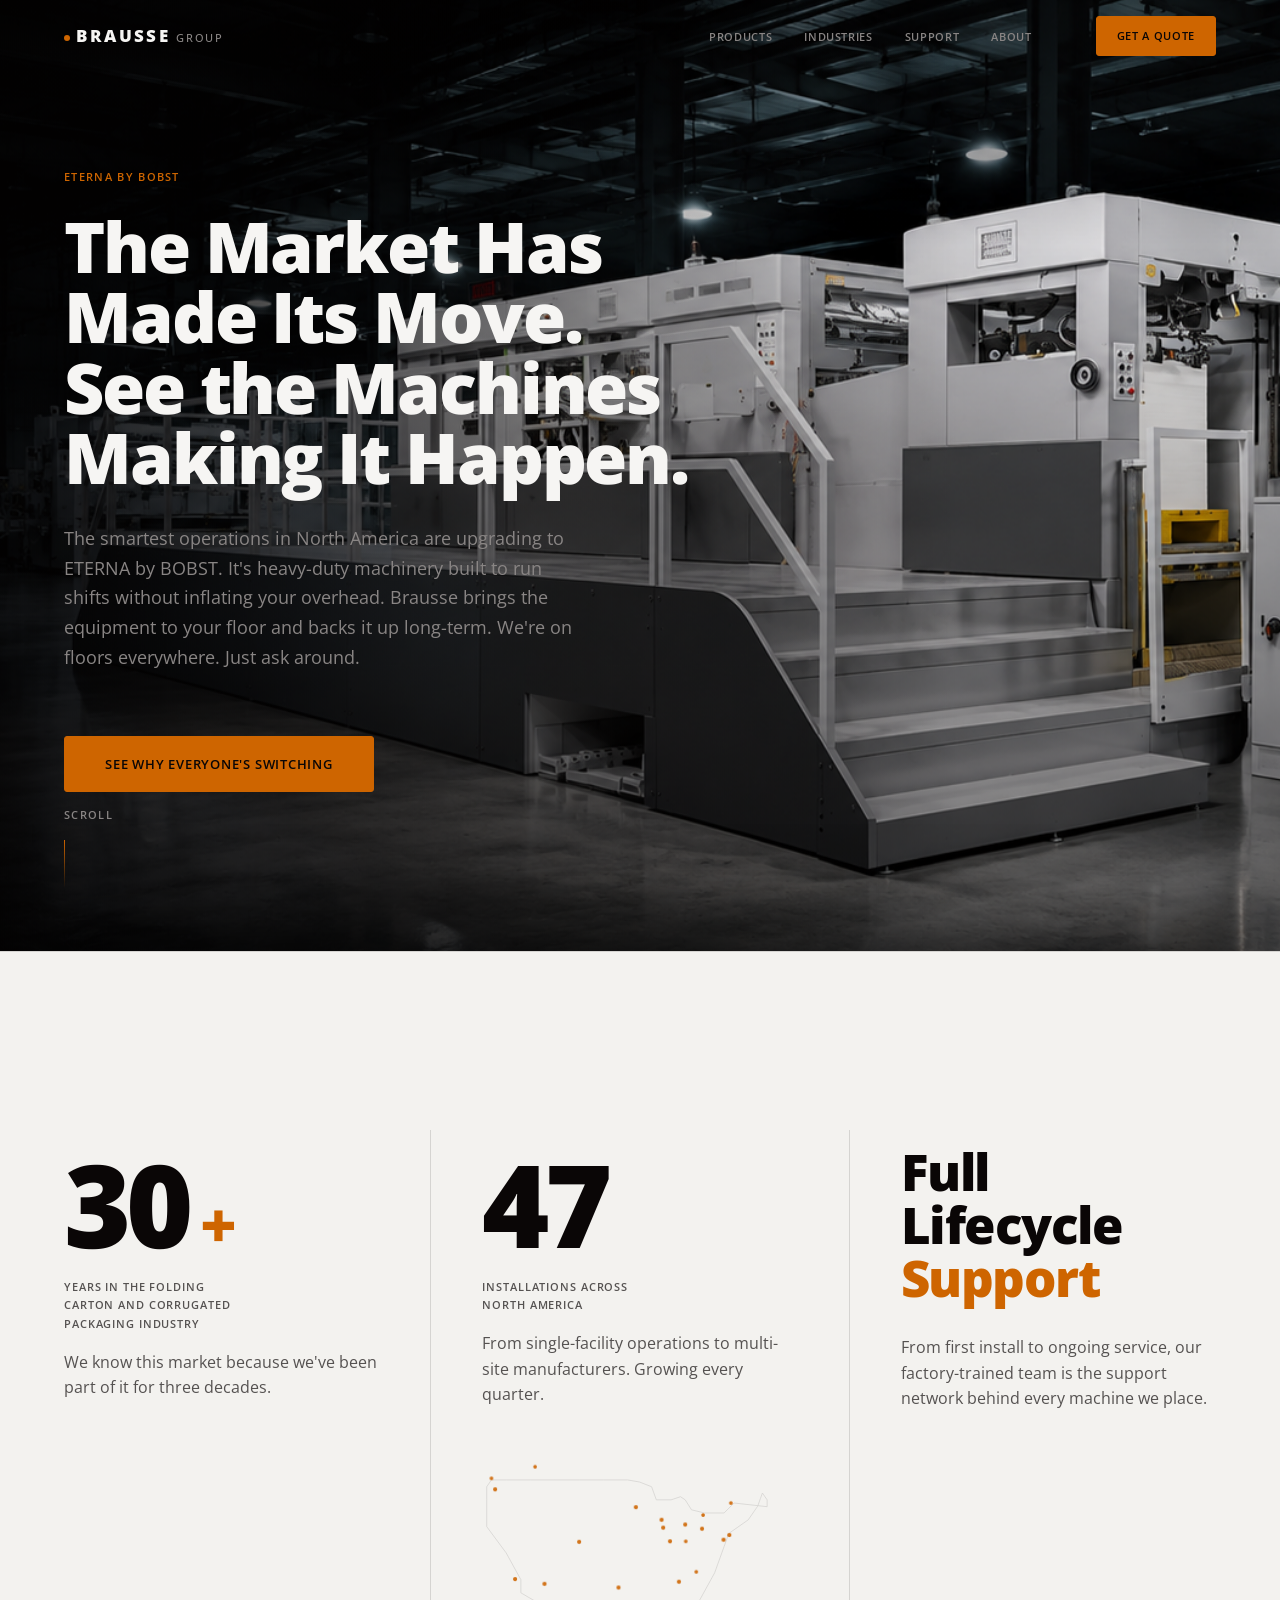
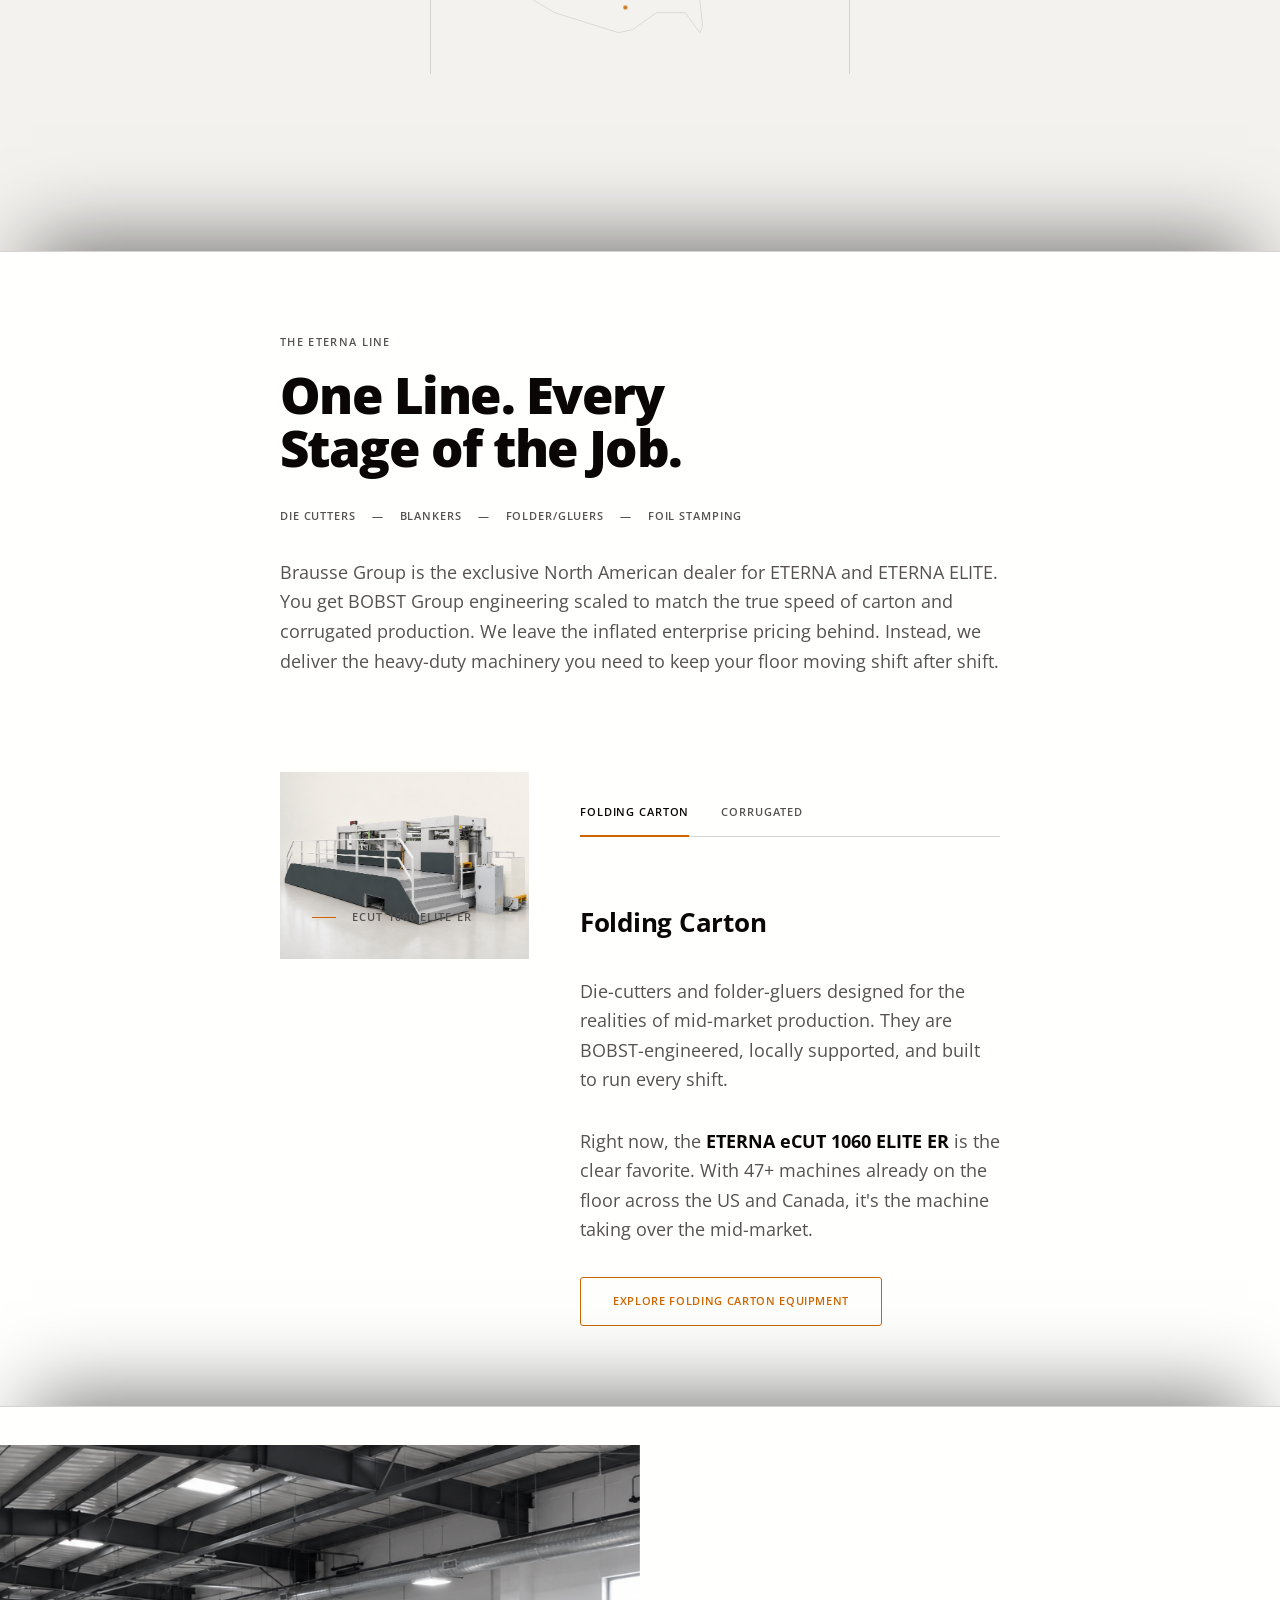
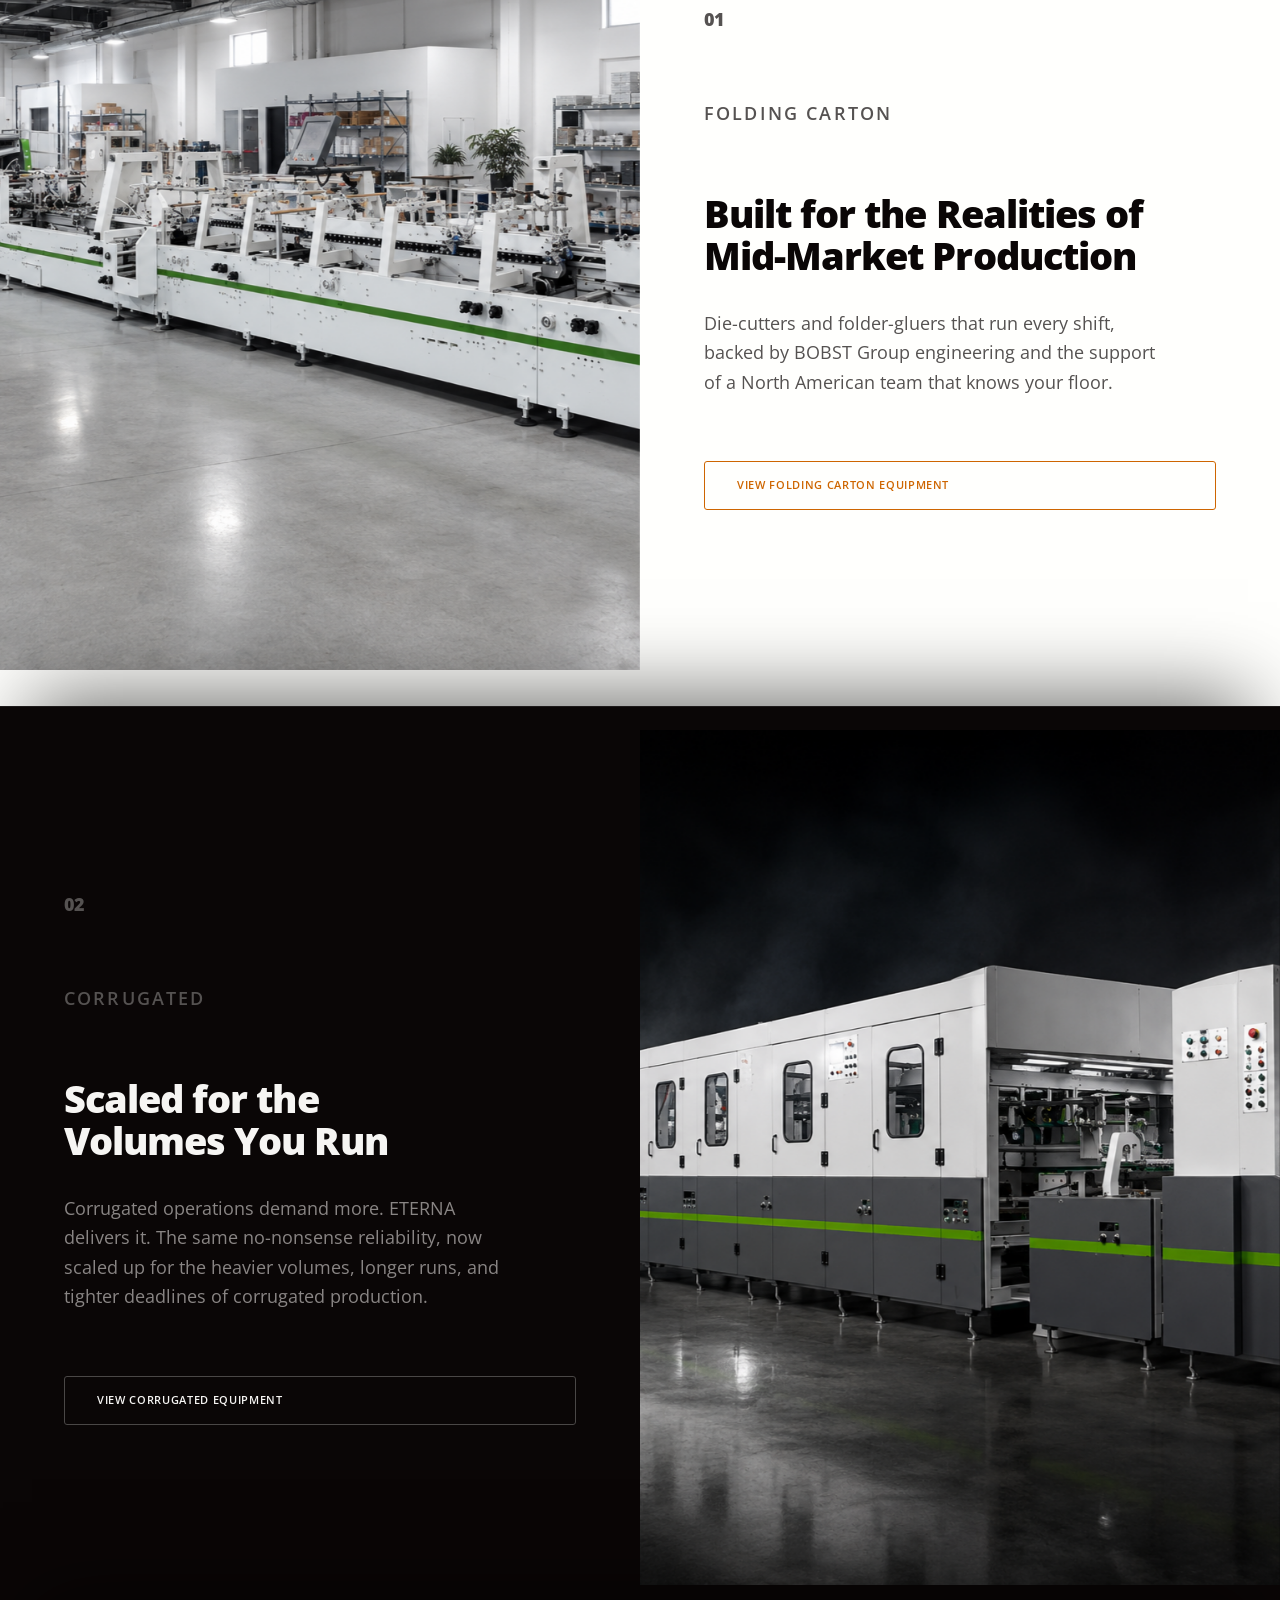
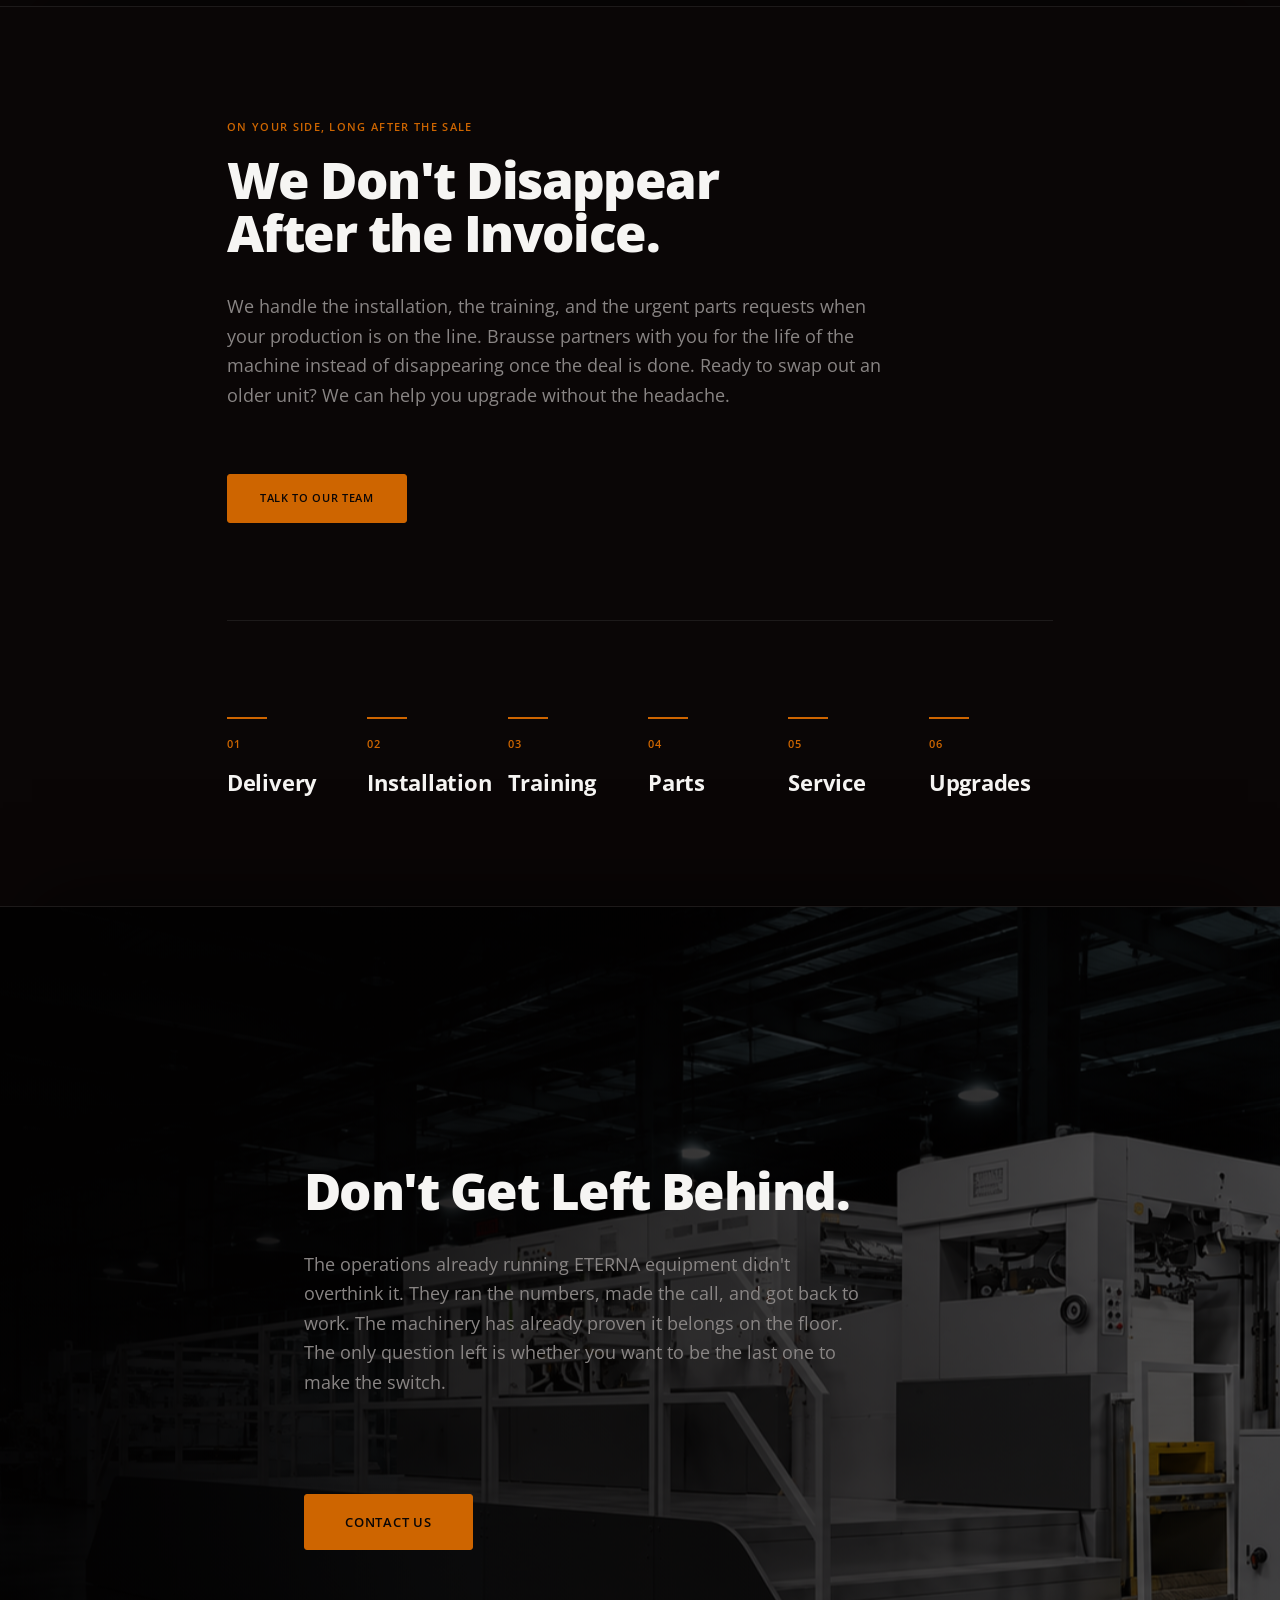
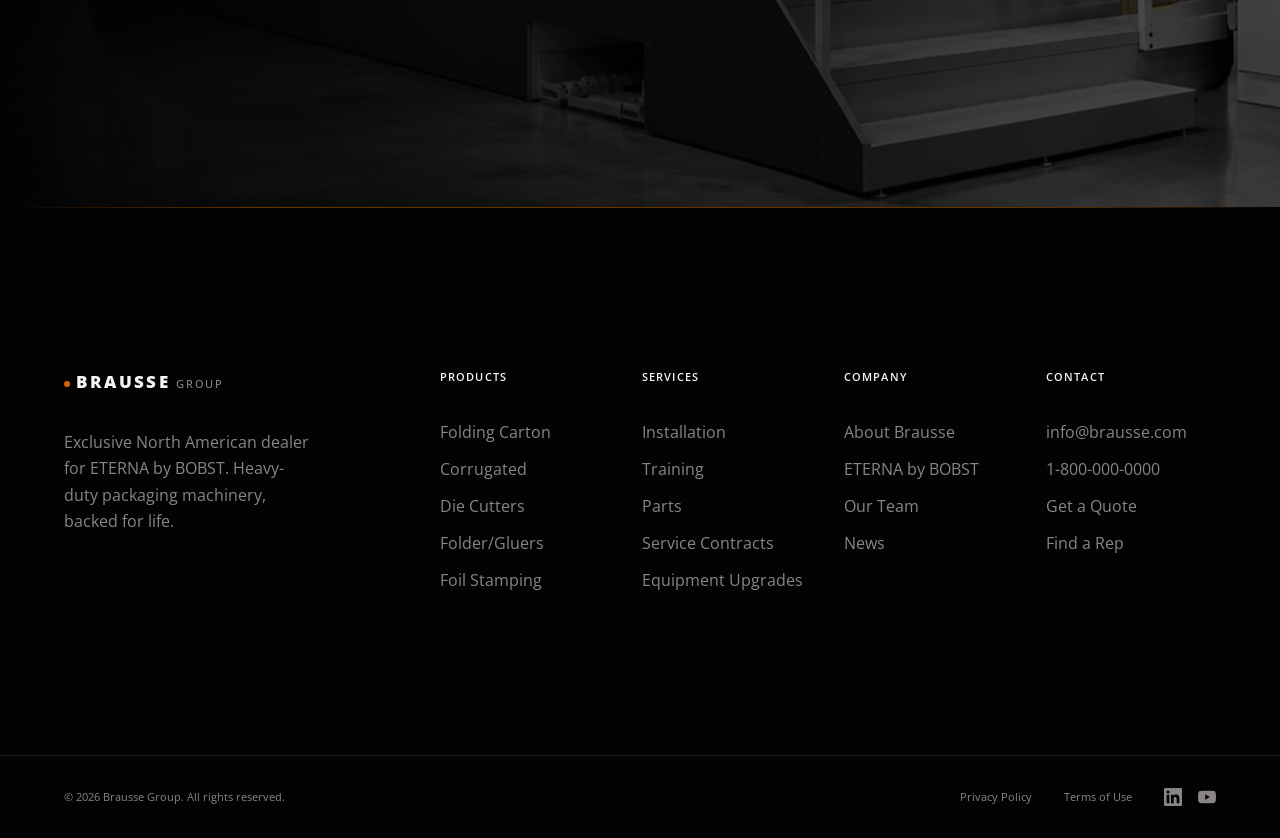
==== commit c09d4354: "feat: sticky-stack scroll — sections layer over each other Desktop (>=1025px, >=720px tall): each se" ====
--- a/index.html
+++ b/index.html
@@ -55,7 +55,7 @@
     </nav>
   </div>
 
-  <main id="main-content">
+  <main id="main-content" class="stack">
 
     <!-- ============================================================
          1. HERO
--- a/prototype/css/style.css
+++ b/prototype/css/style.css
@@ -72,7 +72,9 @@
   line-height: 1.7;
   color: var(--c-text);
   background: var(--c-bg);
-  overflow-x: hidden;
+  /* `clip` (not `hidden`) prevents horizontal overflow WITHOUT
+     establishing a scroll container, so position:sticky keeps working. */
+  overflow-x: clip;
   -webkit-font-smoothing: antialiased;
 }
 
@@ -1357,6 +1359,56 @@
 
 
 /* ================================================================
+   STACKING SCROLL — desktop only
+   Each panel pins to the top; the next scrolls up and covers it,
+   building a layered stack. Pure CSS position:sticky, no hijacking.
+   Panels are viewport-height so content is never hidden under the
+   covering panel. Disabled ≤1024px (normal flow) to protect content
+   on shorter screens.
+================================================================ */
+@media (min-width: 1025px) and (min-height: 720px) {
+  .stack > section {
+    position: sticky;
+    top: 0;
+    min-height: 100vh;
+    /* Crisp seam + soft depth so the overlap reads as physical layers */
+    box-shadow:
+      0 -1px 0 0 var(--c-border-l),
+      0 -40px 80px -32px oklch(8% 0.005 20 / 0.55);
+  }
+
+  /* Dark panels seam against a dark border, not the light one */
+  .stack > .hero,
+  .stack > .chapter--dark,
+  .stack > .lifecycle,
+  .stack > .closing-cta {
+    box-shadow:
+      0 -1px 0 0 var(--c-border),
+      0 -40px 80px -32px oklch(8% 0.005 20 / 0.6);
+  }
+
+  /* Center each panel's content within the viewport-height frame.
+     Hero keeps its own bottom-aligned flex composition. */
+  .stack > section:not(.hero) {
+    display: flex;
+    flex-direction: column;
+    justify-content: center;
+  }
+
+  /* Trim the tall editorial padding so content-dense panels fit 100vh */
+  .stack > .metrics,
+  .stack > .products,
+  .stack > .lifecycle {
+    padding-block: clamp(4rem, 9vh, 7rem);
+  }
+
+  .stack > .closing-cta {
+    min-height: 100vh;
+  }
+}
+
+
+/* ================================================================
    RESPONSIVE — TABLET
 ================================================================ */
 @media (max-width: 1024px) {
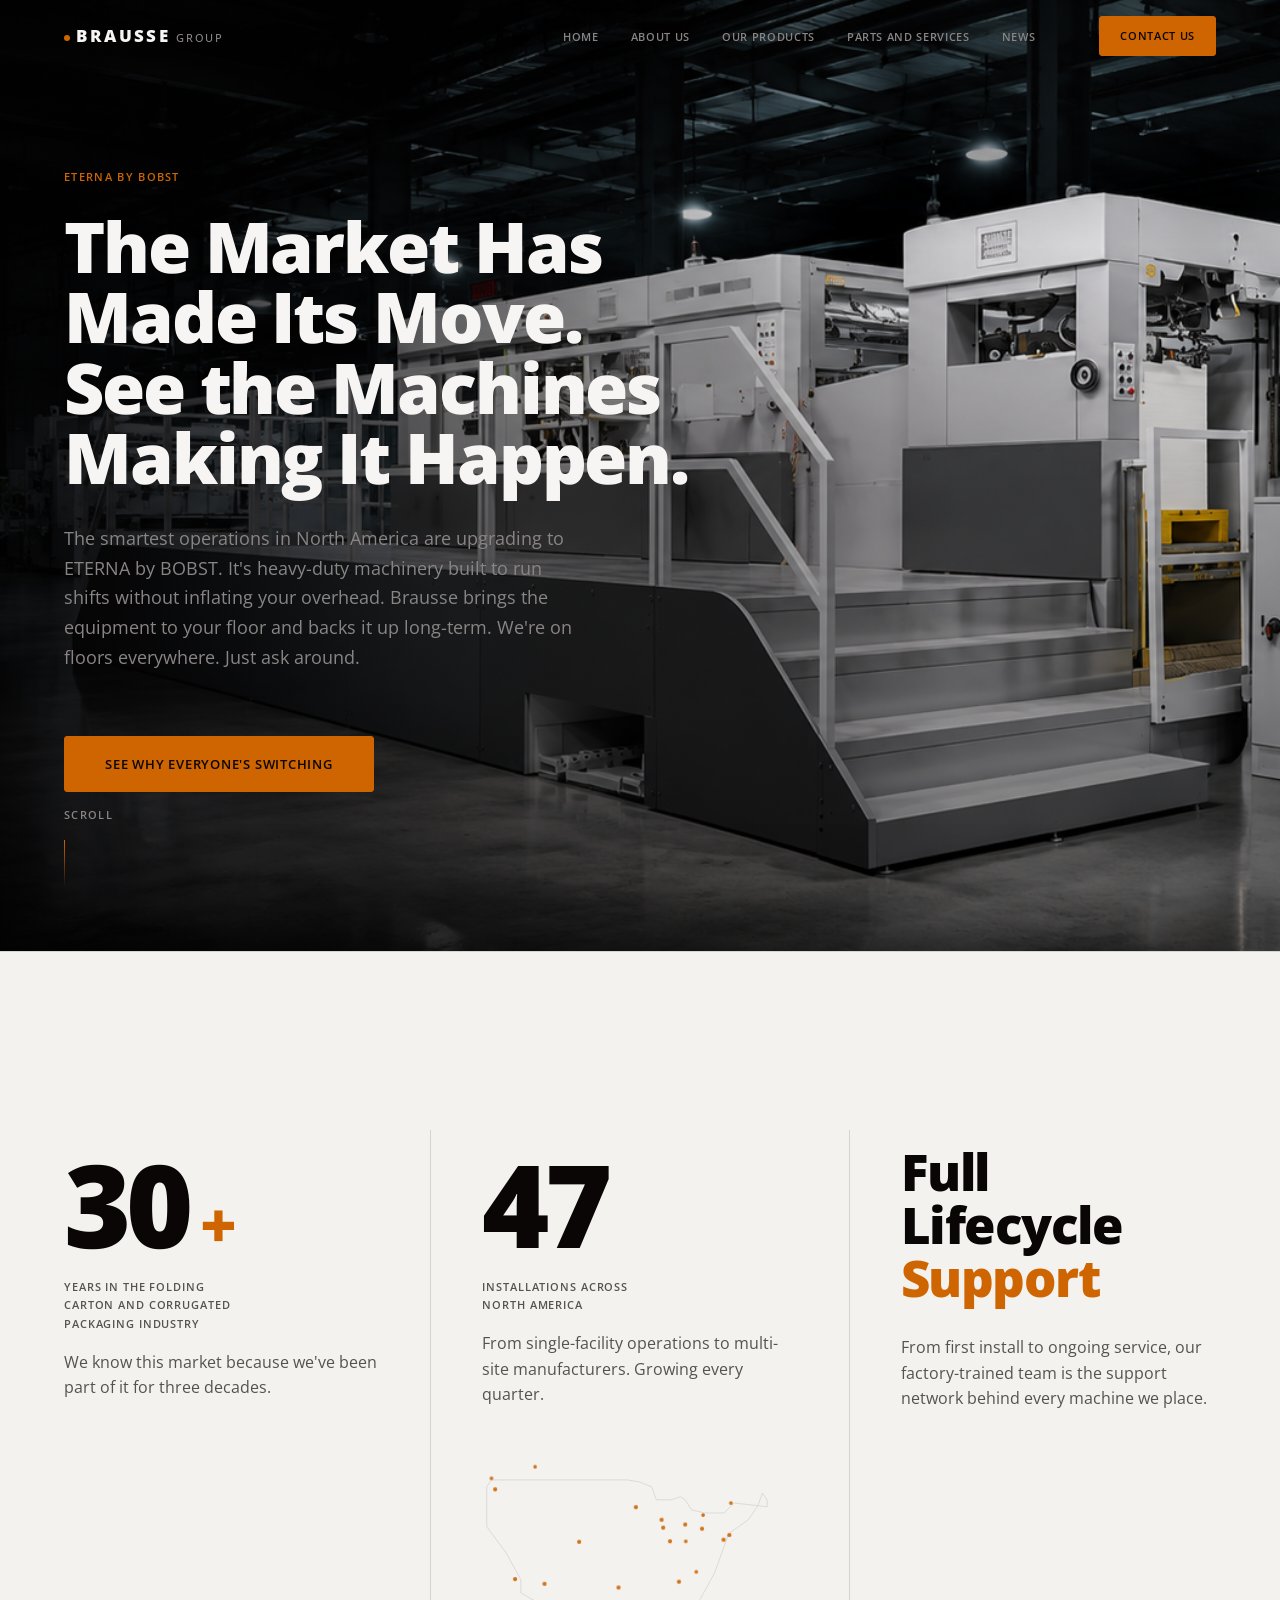
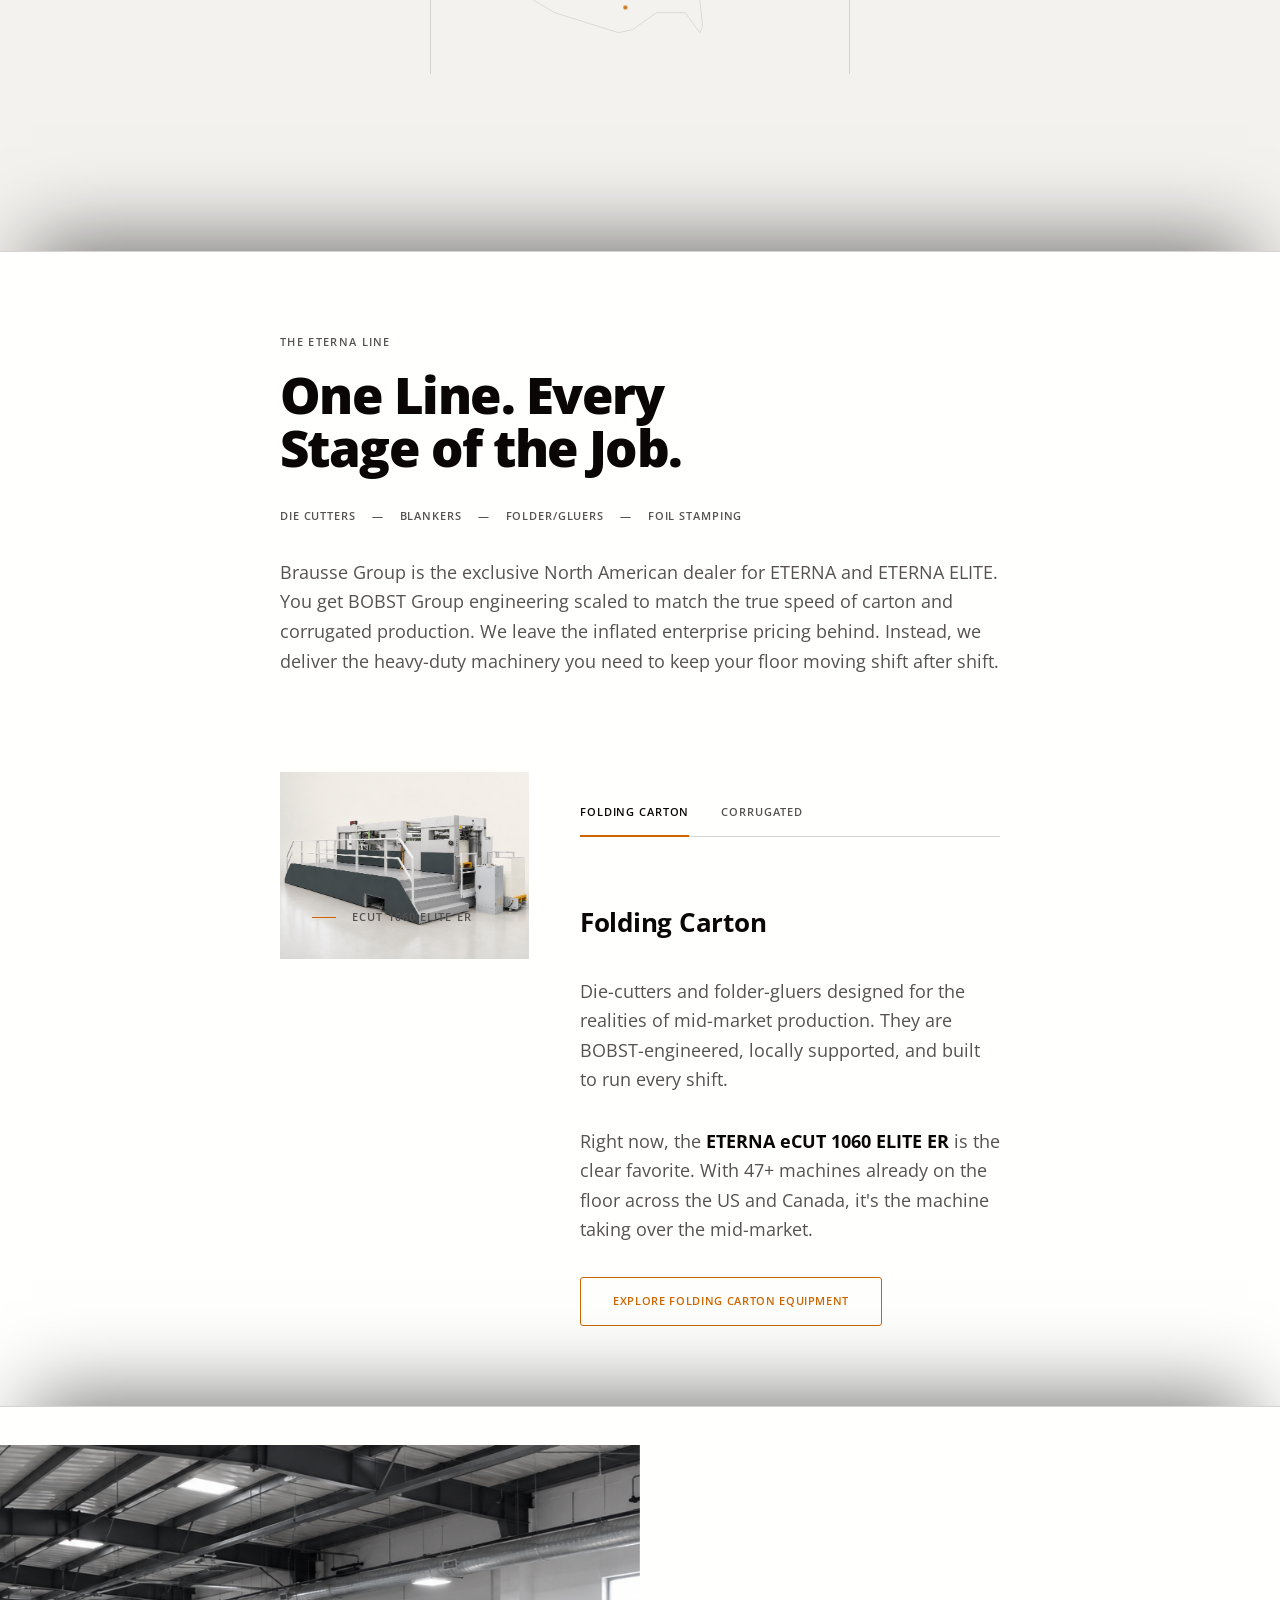
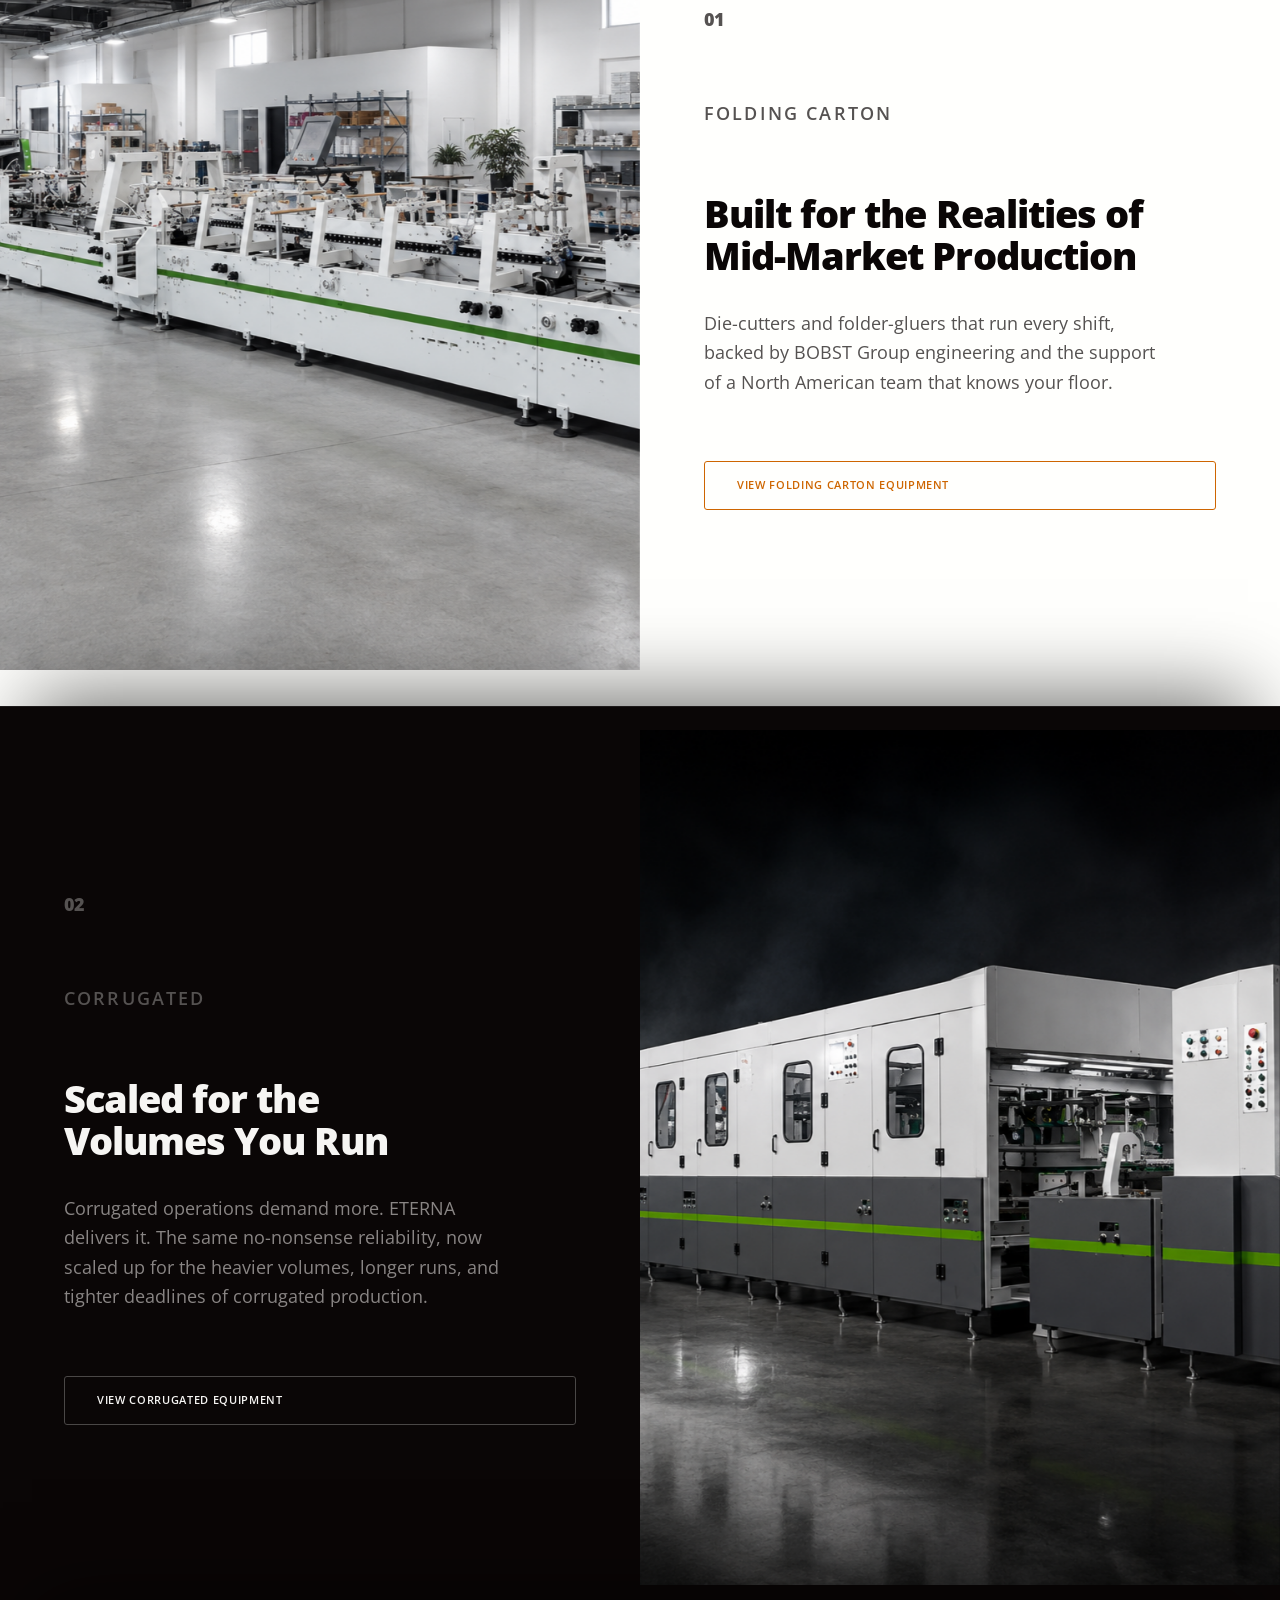
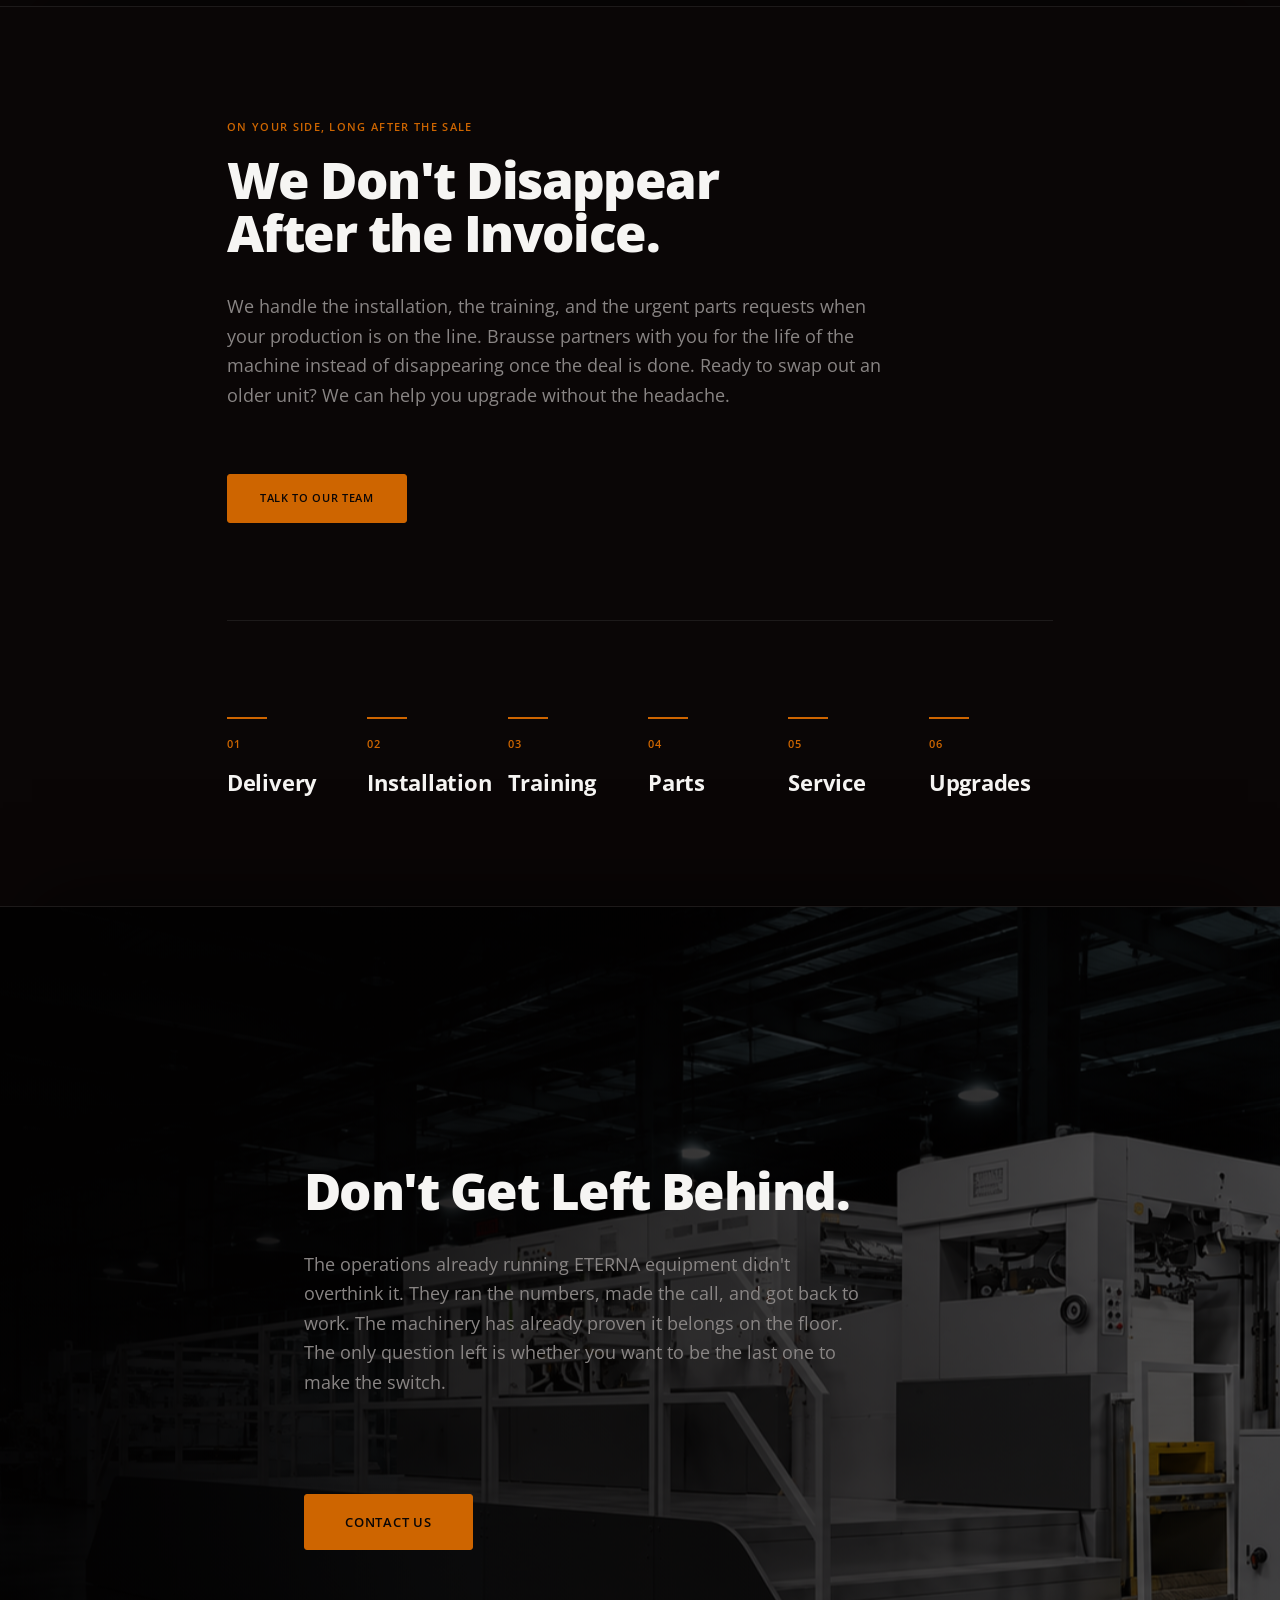
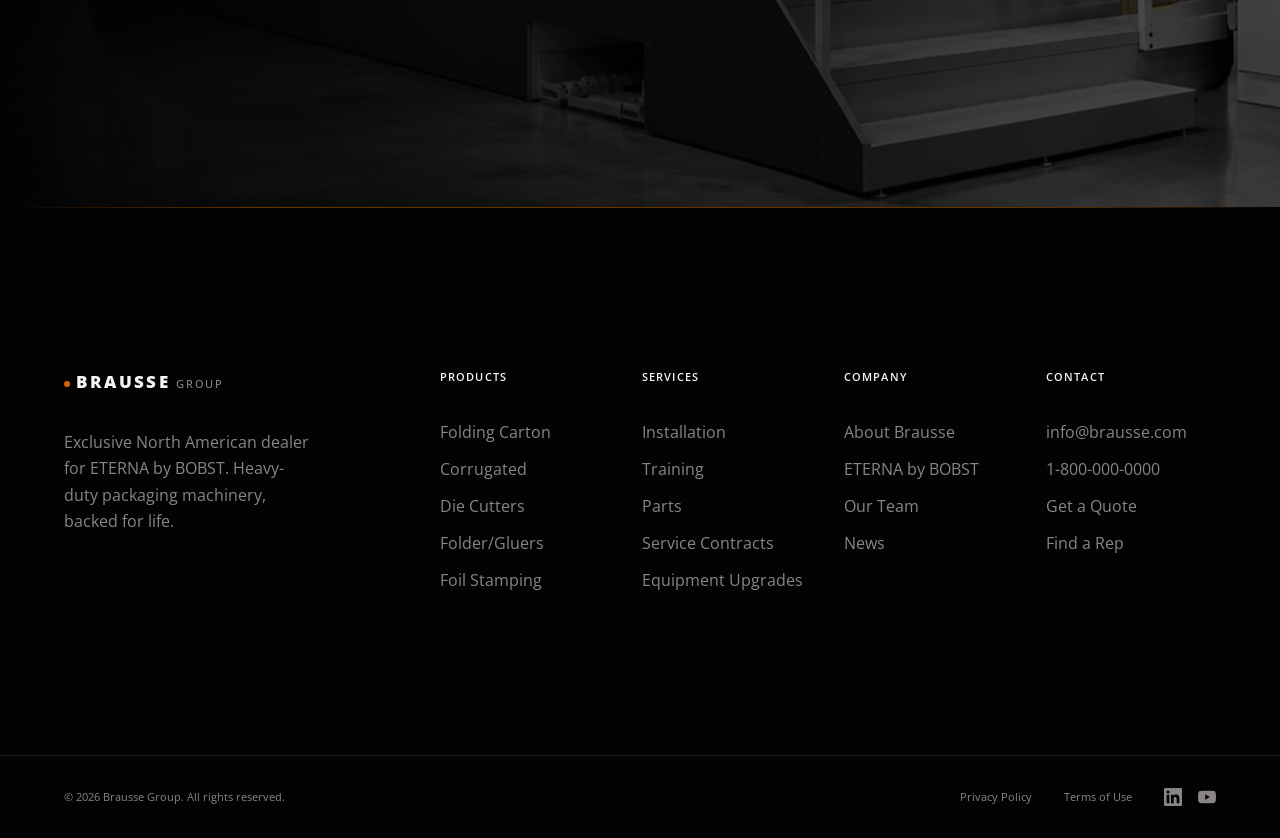
==== commit 70923076: "feat: navbar IA — Home / About Us / Our Products / Parts and Services / News - Nav + mobile menu rel" ====
--- a/index.html
+++ b/index.html
@@ -24,13 +24,14 @@
       </a>
       <nav class="header__nav" aria-label="Main navigation">
         <ul role="list">
-          <li><a href="#products">Products</a></li>
-          <li><a href="#industries">Industries</a></li>
-          <li><a href="#support">Support</a></li>
-          <li><a href="#about">About</a></li>
+          <li><a href="#main-content">Home</a></li>
+          <li><a href="#about">About Us</a></li>
+          <li><a href="#products">Our Products</a></li>
+          <li><a href="#support">Parts and Services</a></li>
+          <li><a href="#news">News</a></li>
         </ul>
       </nav>
-      <a href="#contact" class="btn btn--primary header__cta">Get a Quote</a>
+      <a href="#contact" class="btn btn--primary header__cta">Contact Us</a>
       <button class="header__menu-btn" id="menu-btn" aria-label="Open menu" aria-expanded="false" aria-controls="mobile-menu">
         <span class="menu-btn__bar"></span>
         <span class="menu-btn__bar"></span>
@@ -46,11 +47,12 @@
     </button>
     <nav aria-label="Mobile navigation">
       <ul role="list">
-        <li><a href="#products" class="mobile-menu__link">Products</a></li>
-        <li><a href="#industries" class="mobile-menu__link">Industries</a></li>
-        <li><a href="#support" class="mobile-menu__link">Support</a></li>
-        <li><a href="#about" class="mobile-menu__link">About</a></li>
-        <li><a href="#contact" class="mobile-menu__link mobile-menu__cta">Get a Quote</a></li>
+        <li><a href="#main-content" class="mobile-menu__link">Home</a></li>
+        <li><a href="#about" class="mobile-menu__link">About Us</a></li>
+        <li><a href="#products" class="mobile-menu__link">Our Products</a></li>
+        <li><a href="#support" class="mobile-menu__link">Parts and Services</a></li>
+        <li><a href="#news" class="mobile-menu__link">News</a></li>
+        <li><a href="#contact" class="mobile-menu__link mobile-menu__cta">Contact Us</a></li>
       </ul>
     </nav>
   </div>
@@ -86,7 +88,7 @@
     <!-- ============================================================
          2. METRICS + MAP
     ============================================================ -->
-    <section class="metrics" aria-label="Key metrics and installations">
+    <section class="metrics" id="about" aria-label="Key metrics and installations">
       <div class="metrics__inner" data-stagger>
 
         <div class="metrics__item">
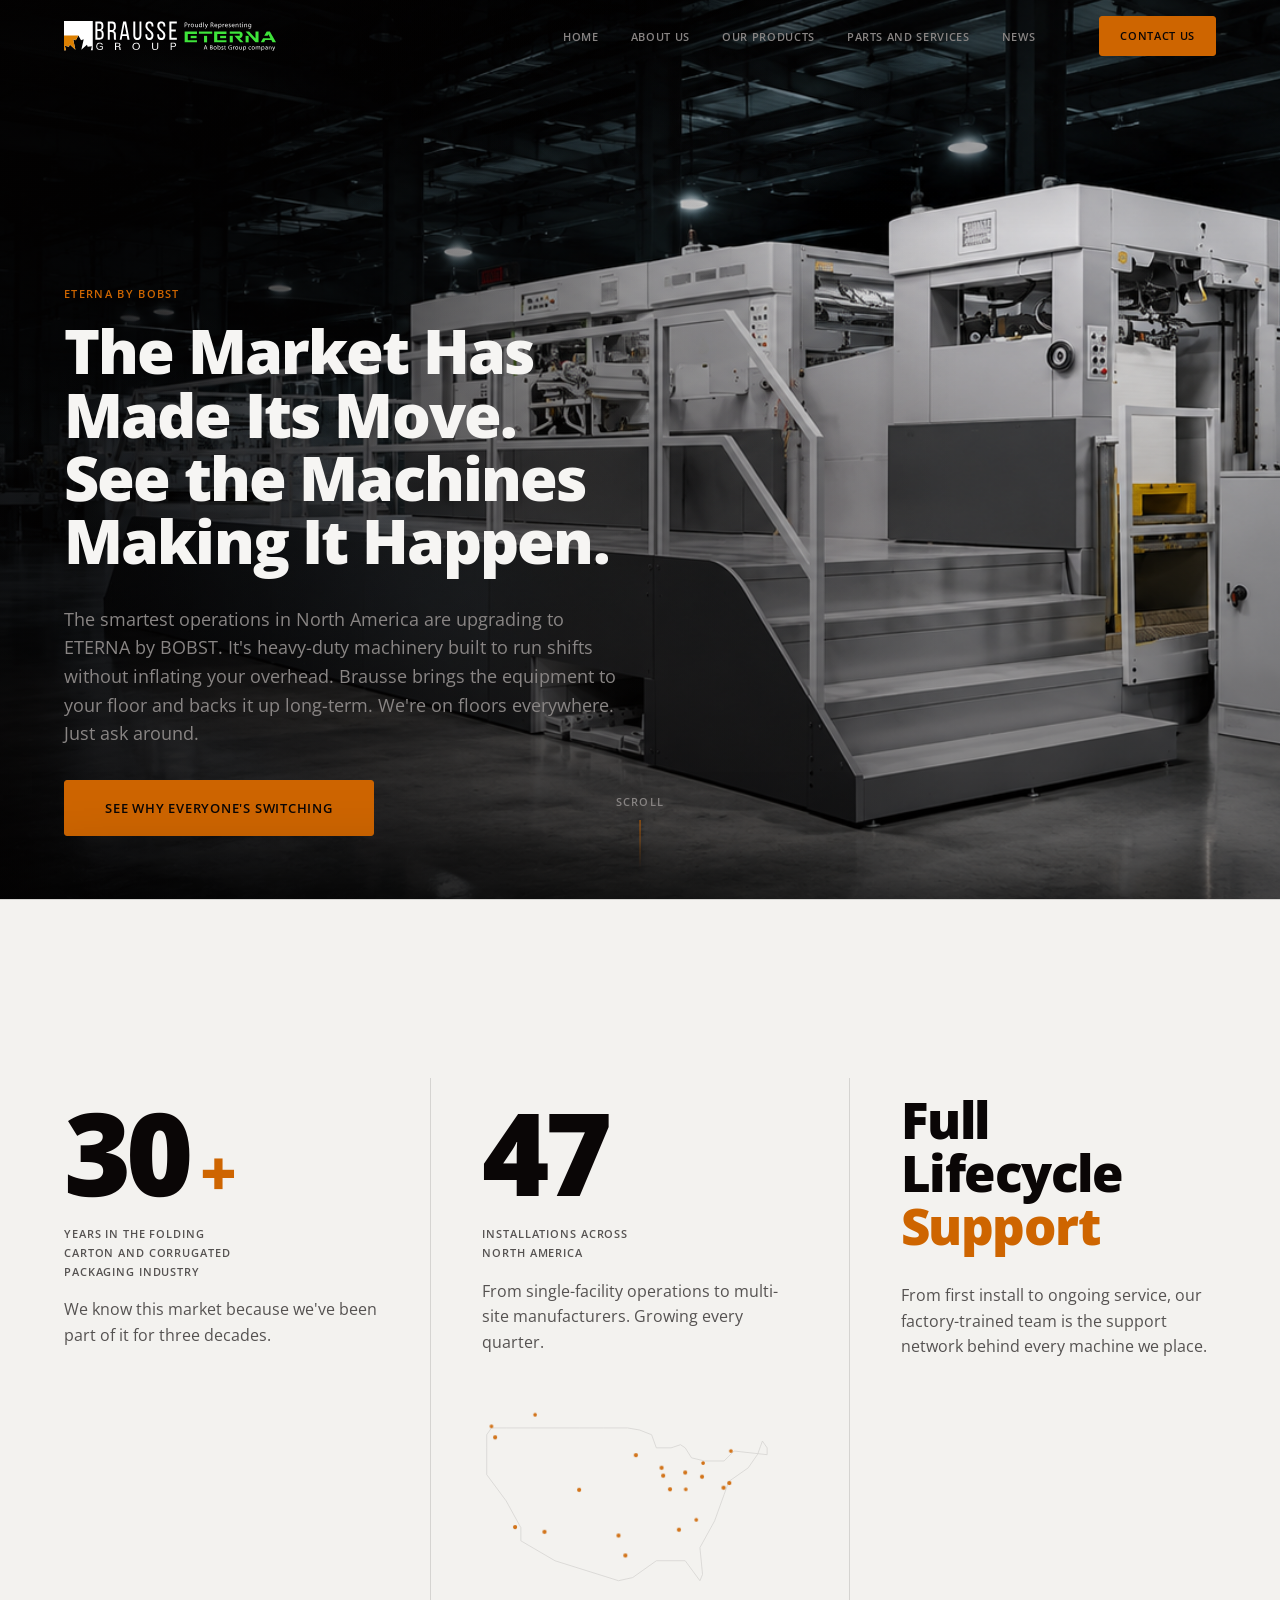
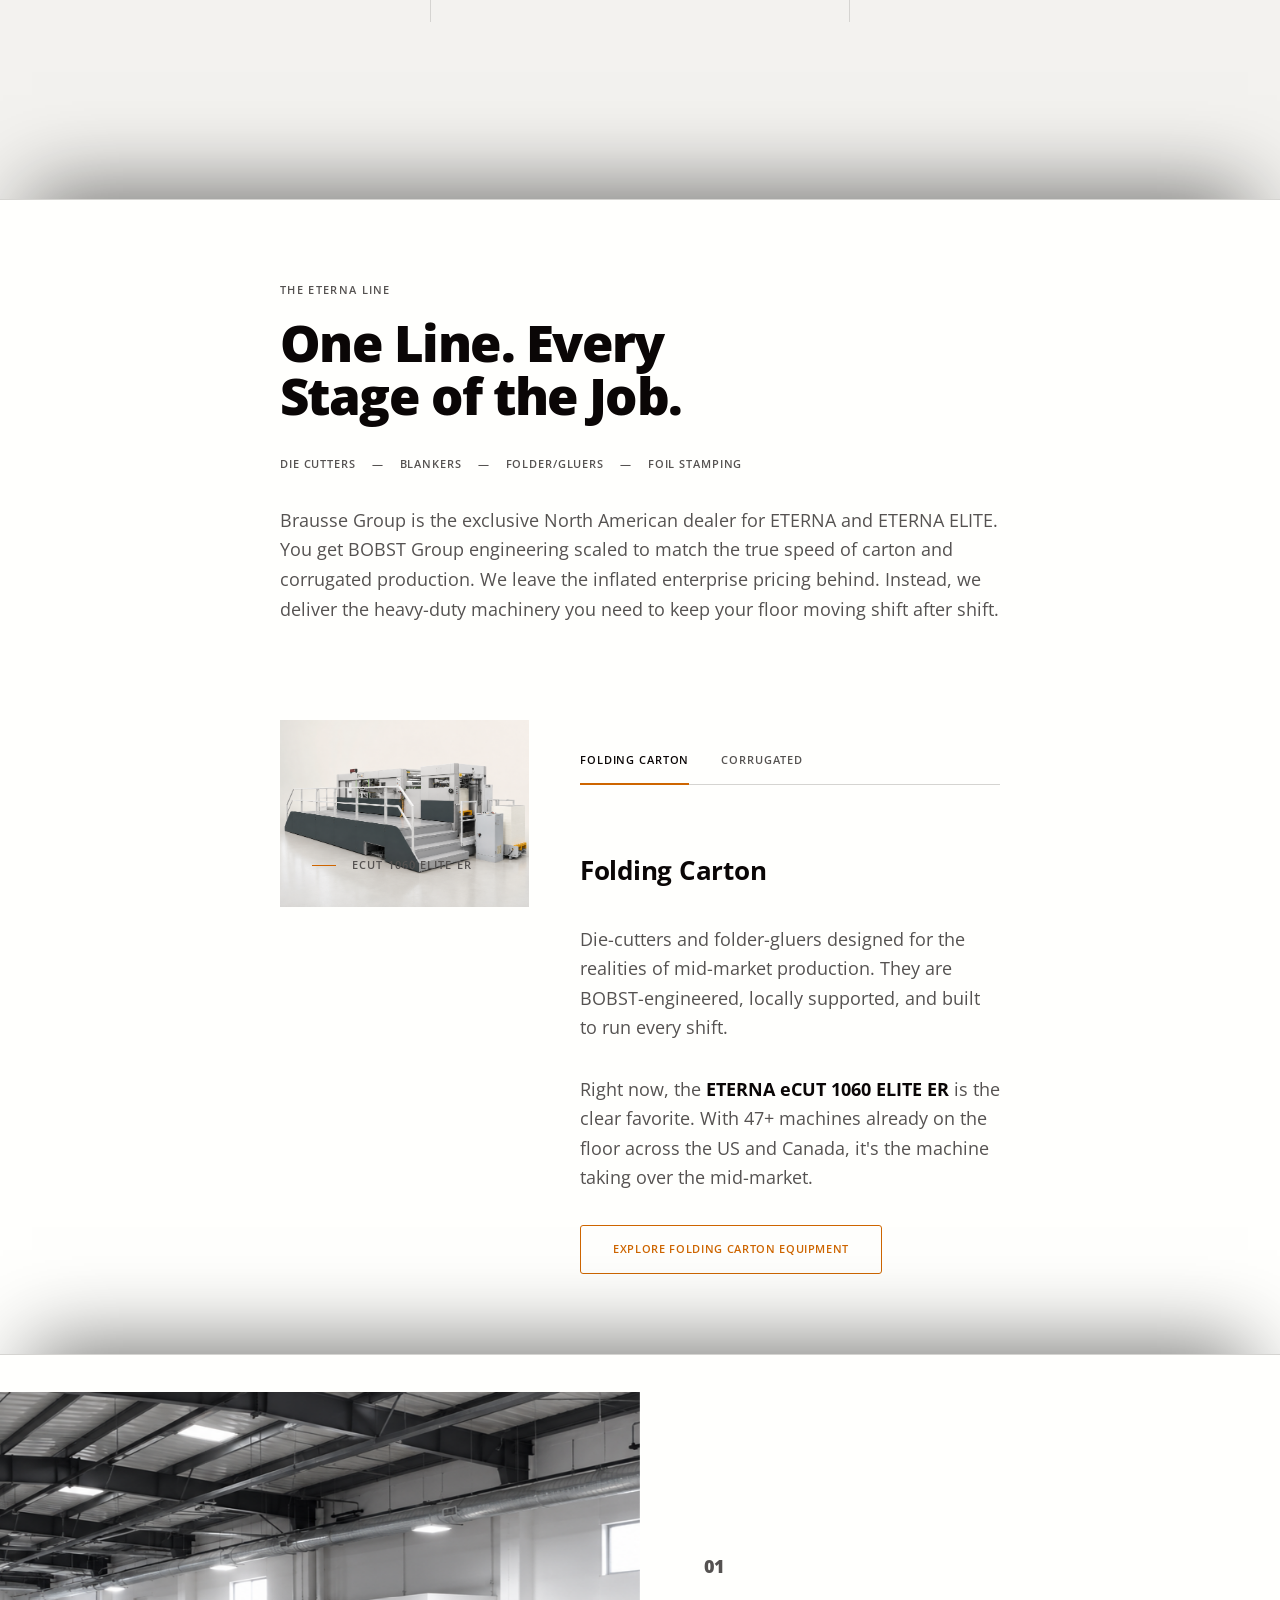
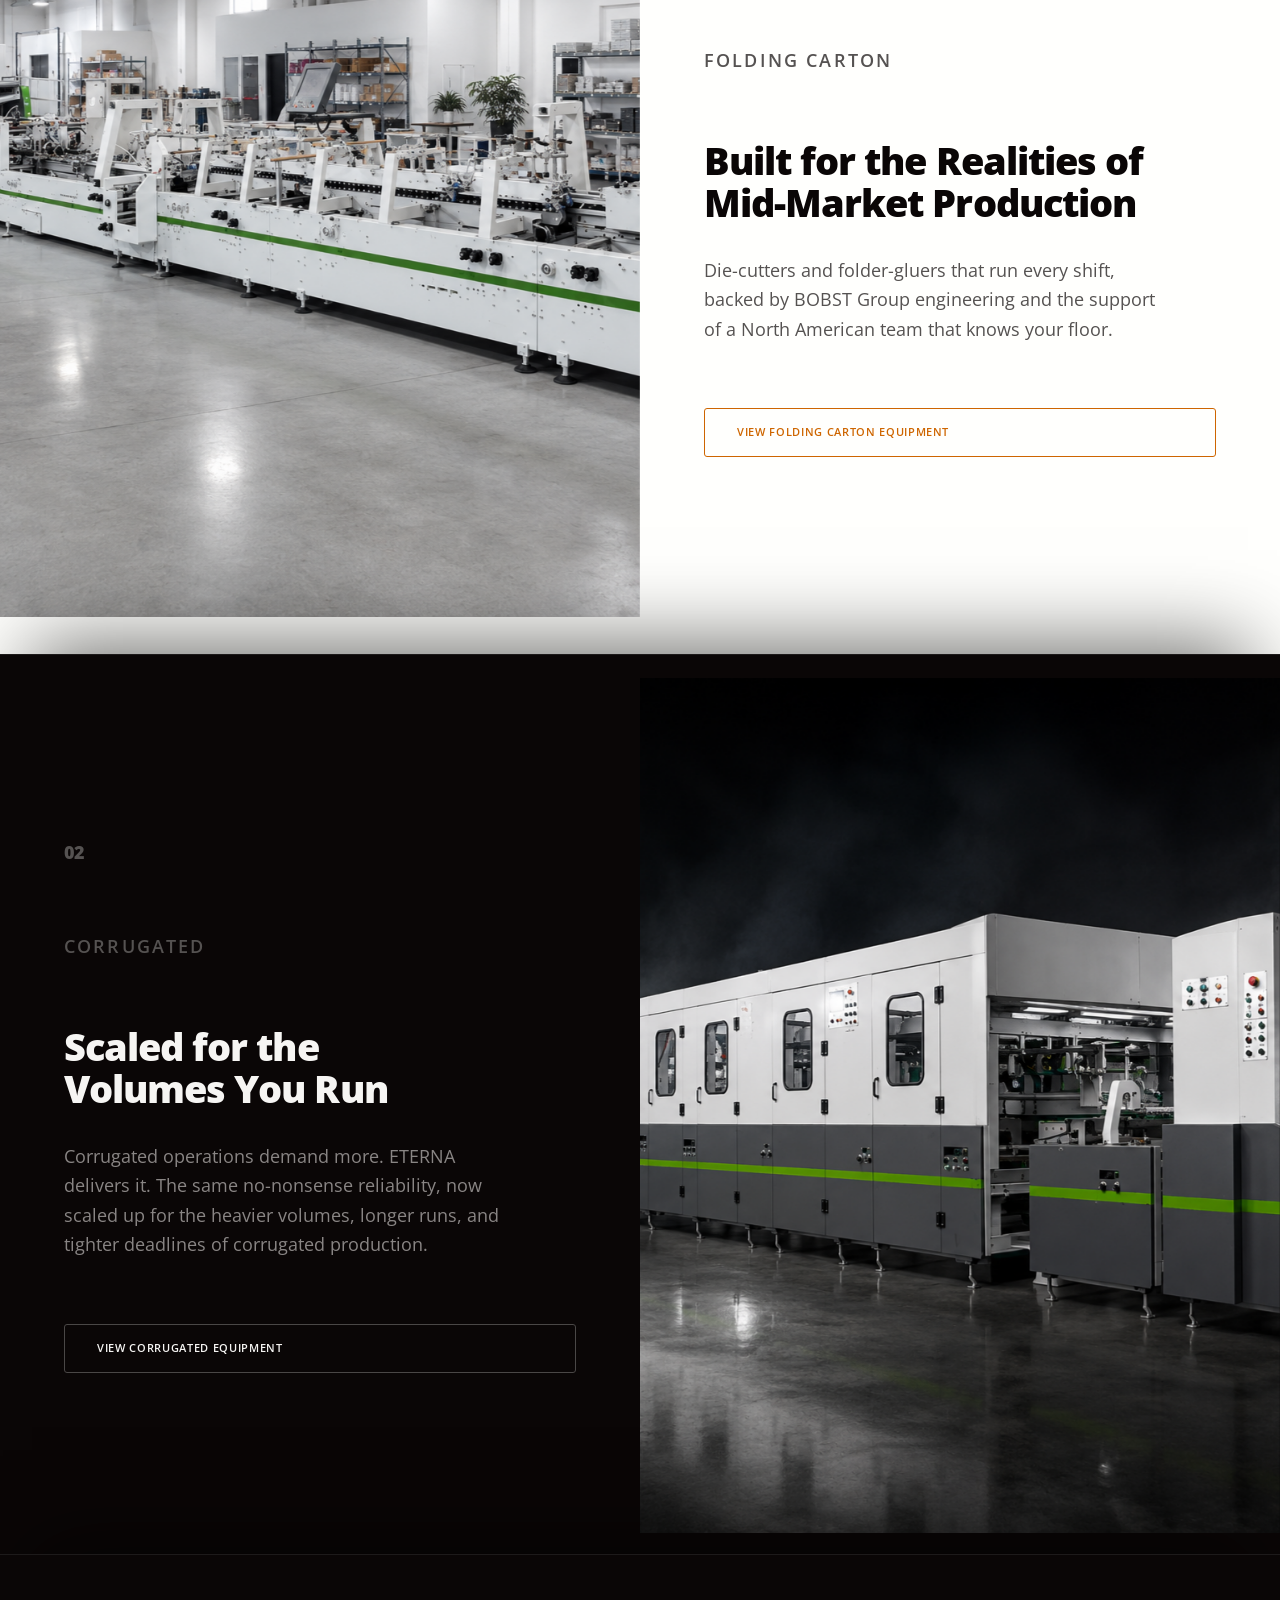
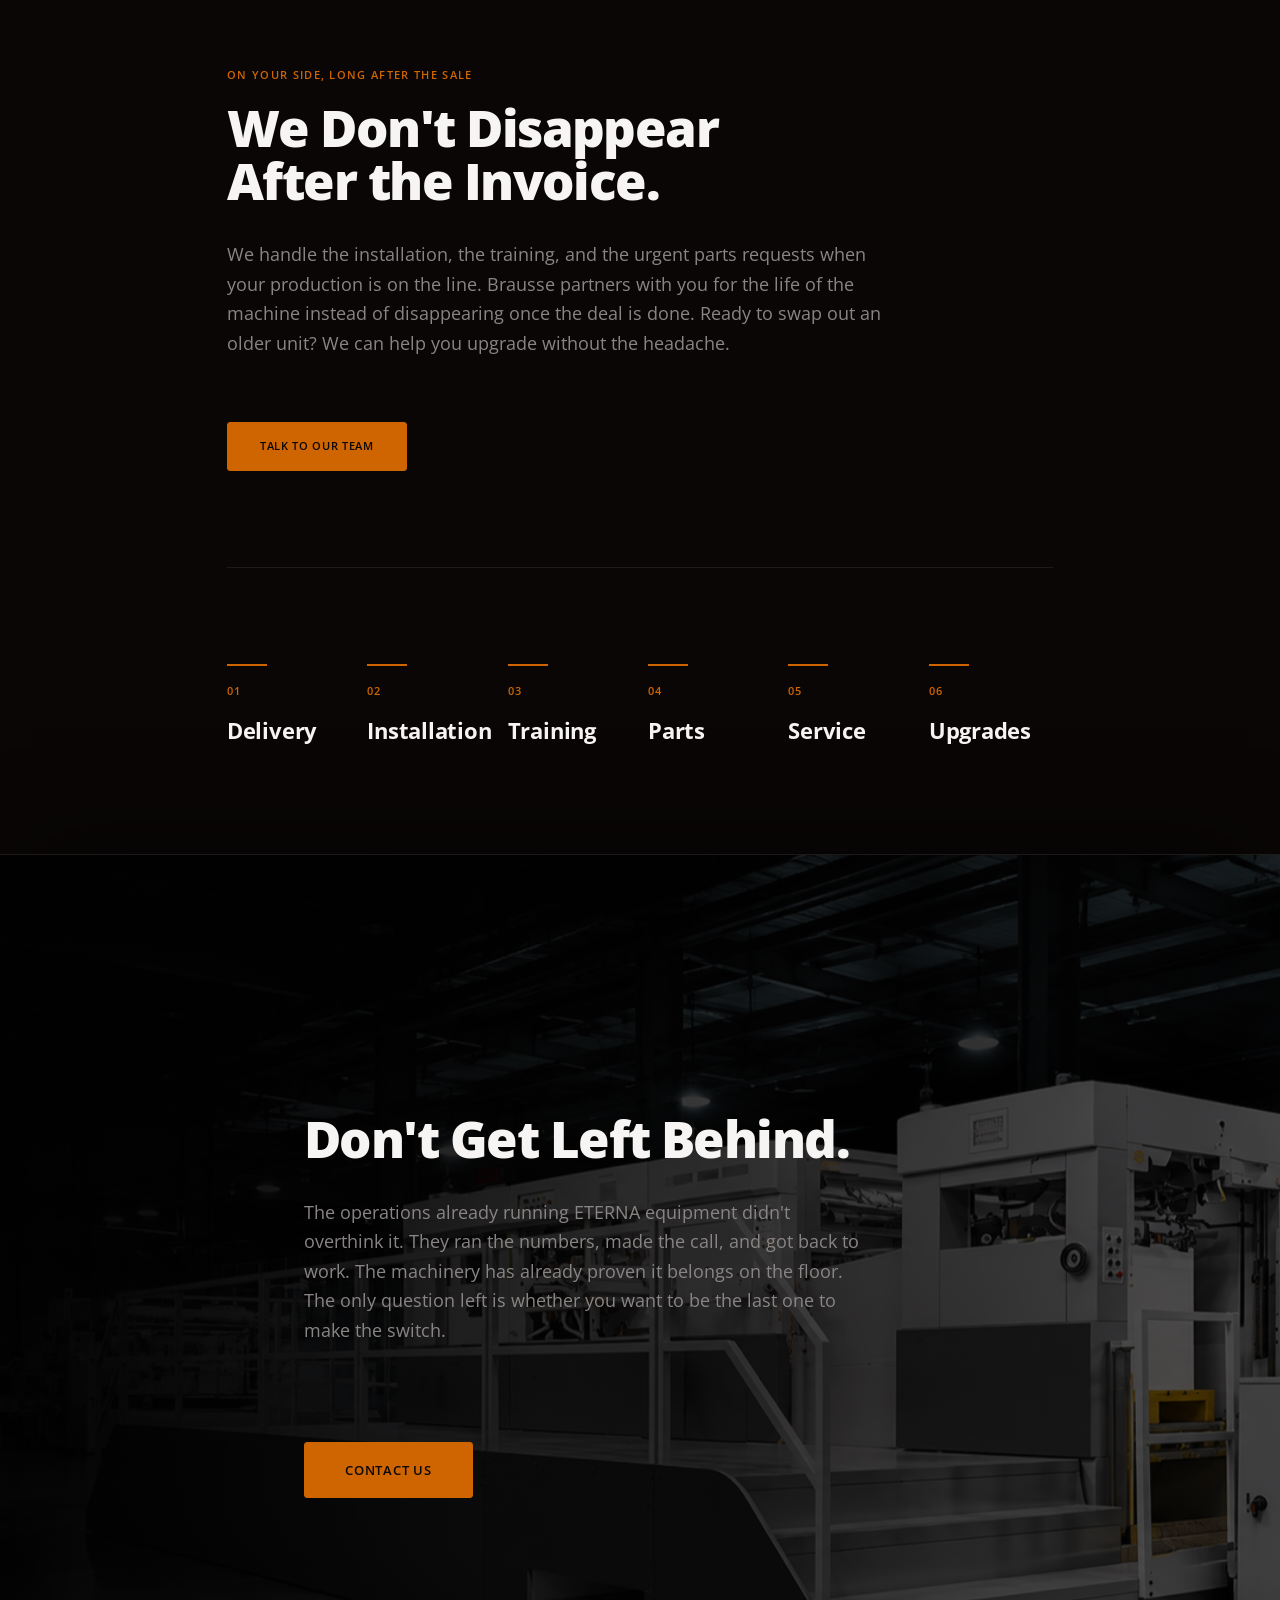
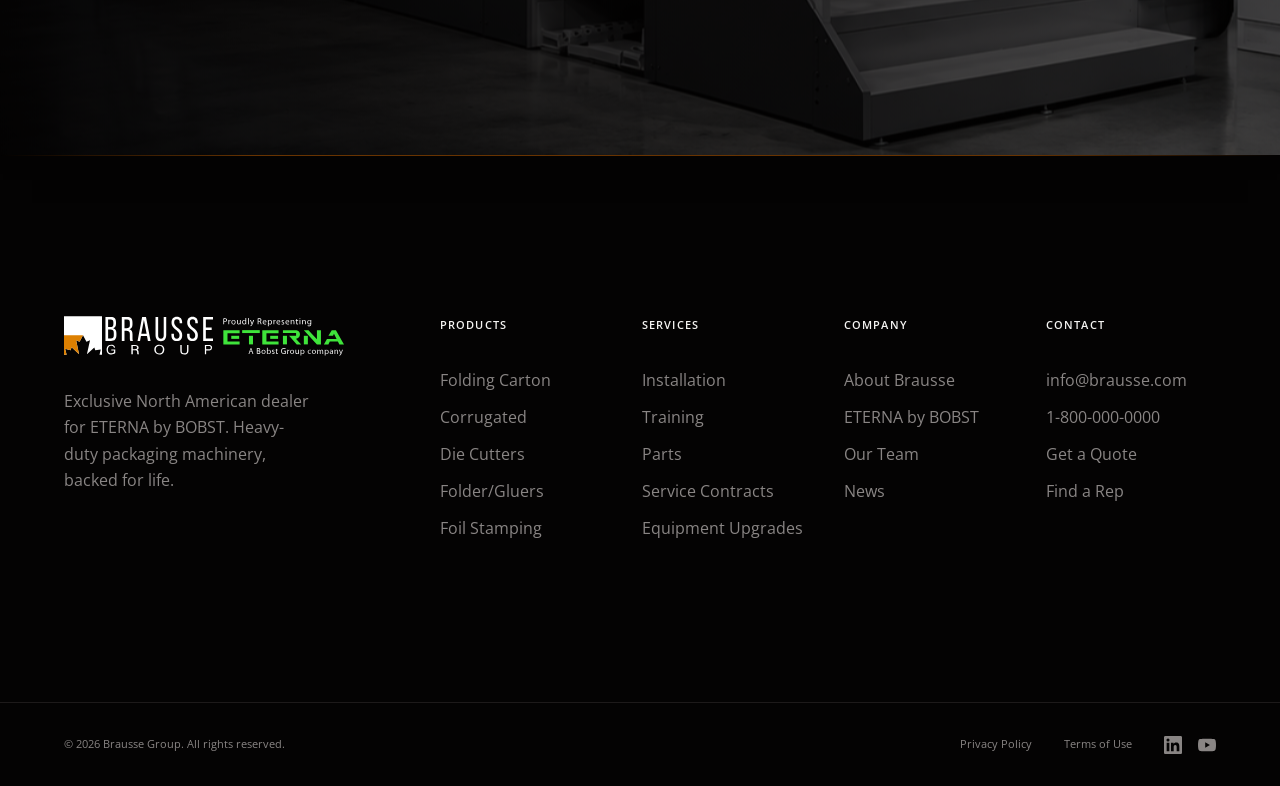
==== commit 32a6afe3: "feat: brand lockup logo in header/footer + hero fits one viewport Logo: - Header and footer now use " ====
--- a/index.html
+++ b/index.html
@@ -17,10 +17,8 @@
   ============================================================ -->
   <header class="site-header" id="site-header" role="banner">
     <div class="header__inner">
-      <a href="/" class="header__logo" aria-label="Brausse Group — Home">
-        <span class="logo__mark" aria-hidden="true"></span>
-        <span class="logo__wordmark">BRAUSSE</span>
-        <span class="logo__sub">GROUP</span>
+      <a href="#main-content" class="header__logo" aria-label="Brausse Group — ETERNA by BOBST — Home">
+        <img src="prototype/assets/svg/logo-lockup-white.svg" alt="Brausse Group — ETERNA by BOBST" class="header__logo-img">
       </a>
       <nav class="header__nav" aria-label="Main navigation">
         <ul role="list">
@@ -348,10 +346,8 @@
     <div class="footer__divider" aria-hidden="true"></div>
     <div class="footer__inner">
       <div class="footer__brand">
-        <a href="/" class="footer__logo" aria-label="Brausse Group — Home">
-          <span class="logo__mark logo__mark--light" aria-hidden="true"></span>
-          <span class="logo__wordmark logo__wordmark--light">BRAUSSE</span>
-          <span class="logo__sub logo__sub--light">GROUP</span>
+        <a href="#main-content" class="footer__logo" aria-label="Brausse Group — ETERNA by BOBST — Home">
+          <img src="prototype/assets/svg/logo-lockup-white.svg" alt="Brausse Group — ETERNA by BOBST" class="footer__logo-img">
         </a>
         <p class="footer__tagline">Exclusive North American dealer for ETERNA by BOBST. Heavy-duty packaging machinery, backed for life.</p>
       </div>
--- a/prototype/css/style.css
+++ b/prototype/css/style.css
@@ -287,35 +287,14 @@
 /* Logo */
 .header__logo {
   display: flex;
-  align-items: baseline;
-  gap: 0.4rem;
+  align-items: center;
   flex-shrink: 0;
-  color: var(--c-text-inv);
-}
-
-.logo__mark {
-  display: inline-block;
-  width: 6px;
-  height: 6px;
-  border-radius: 50%;
-  background: var(--c-accent);
-  flex-shrink: 0;
-  transform: translateY(-1px);
-}
-
-.logo__wordmark {
-  font-size: 1.0625rem;
-  font-weight: 800;
-  letter-spacing: 0.14em;
-  color: var(--c-text-inv);
-}
-
-.logo__sub {
-  font-size: 0.6875rem;
-  font-weight: 500;
-  letter-spacing: 0.14em;
-  color: var(--c-text-muted);
-  text-transform: uppercase;
+}
+
+.header__logo-img {
+  height: 30px;
+  width: auto;
+  display: block;
 }
 
 /* Nav */
@@ -502,15 +481,15 @@
   width: 100%;
   margin-inline: auto;
   padding-inline: var(--gutter);
-  padding-top: calc(var(--header-h) + var(--sp-xl));
-  padding-bottom: var(--sp-2xl);
+  padding-top: calc(var(--header-h) + var(--sp-md));
+  padding-bottom: var(--sp-lg);
   display: flex;
   align-items: flex-end;
   min-height: 100svh;
 }
 
 .hero__content {
-  max-width: 680px;
+  max-width: 720px;
   width: 100%;
 }
 
@@ -540,36 +519,37 @@
 }
 
 .hero__eyebrow {
-  margin-bottom: 1.5rem;
+  margin-bottom: 1rem;
 }
 
 .hero__headline {
-  font-size: var(--t-display-xl);
+  font-size: clamp(2.5rem, 4.8vw, 4.5rem);
   font-weight: 800;
   letter-spacing: -0.03em;
-  line-height: 1.0;
+  line-height: 1.03;
   color: var(--c-text-inv);
   margin-bottom: var(--sp-md);
 }
 
 .hero__body {
   font-size: var(--t-body-l);
-  line-height: 1.65;
+  line-height: 1.6;
   color: var(--c-text-muted);
-  margin-bottom: var(--sp-lg);
-  max-width: 52ch;
-}
-
-/* Scroll indicator */
+  margin-bottom: var(--sp-md);
+  max-width: 56ch;
+}
+
+/* Scroll indicator — bottom center, clear of the bottom-aligned content */
 .hero__scroll {
   position: absolute;
-  bottom: var(--sp-lg);
-  left: var(--gutter);
+  bottom: var(--sp-md);
+  left: 50%;
+  transform: translateX(-50%);
   z-index: 1;
   display: flex;
   flex-direction: column;
-  align-items: flex-start;
-  gap: var(--sp-sm);
+  align-items: center;
+  gap: 0.5rem;
   opacity: 0;
   animation: hero-enter 800ms var(--ease-out) 1100ms forwards;
 }
@@ -1248,22 +1228,15 @@
 
 /* Brand */
 .footer__logo {
-  display: flex;
-  align-items: baseline;
-  gap: 0.4rem;
+  display: inline-flex;
+  align-items: center;
   margin-bottom: var(--sp-md);
 }
 
-.logo__mark--light {
-  background: var(--c-accent);
-}
-
-.logo__wordmark--light {
-  color: var(--c-text-inv);
-}
-
-.logo__sub--light {
-  color: var(--c-text-muted);
+.footer__logo-img {
+  height: 40px;
+  width: auto;
+  display: block;
 }
 
 .footer__tagline {
@@ -1461,11 +1434,15 @@
     display: flex;
   }
 
+  .header__logo-img {
+    height: 24px;
+  }
+
   /* Hero */
   .hero__inner {
     align-items: flex-end;
-    padding-bottom: calc(var(--sp-2xl) + var(--sp-md));
-    padding-top: calc(var(--header-h) + var(--sp-lg));
+    padding-bottom: var(--sp-lg);
+    padding-top: calc(var(--header-h) + var(--sp-md));
   }
 
   .hero__scroll {
@@ -1473,7 +1450,7 @@
   }
 
   .hero__headline {
-    font-size: clamp(2.25rem, 8vw, 3.5rem);
+    font-size: clamp(2.25rem, 8vw, 3.25rem);
   }
 
   /* Metrics */
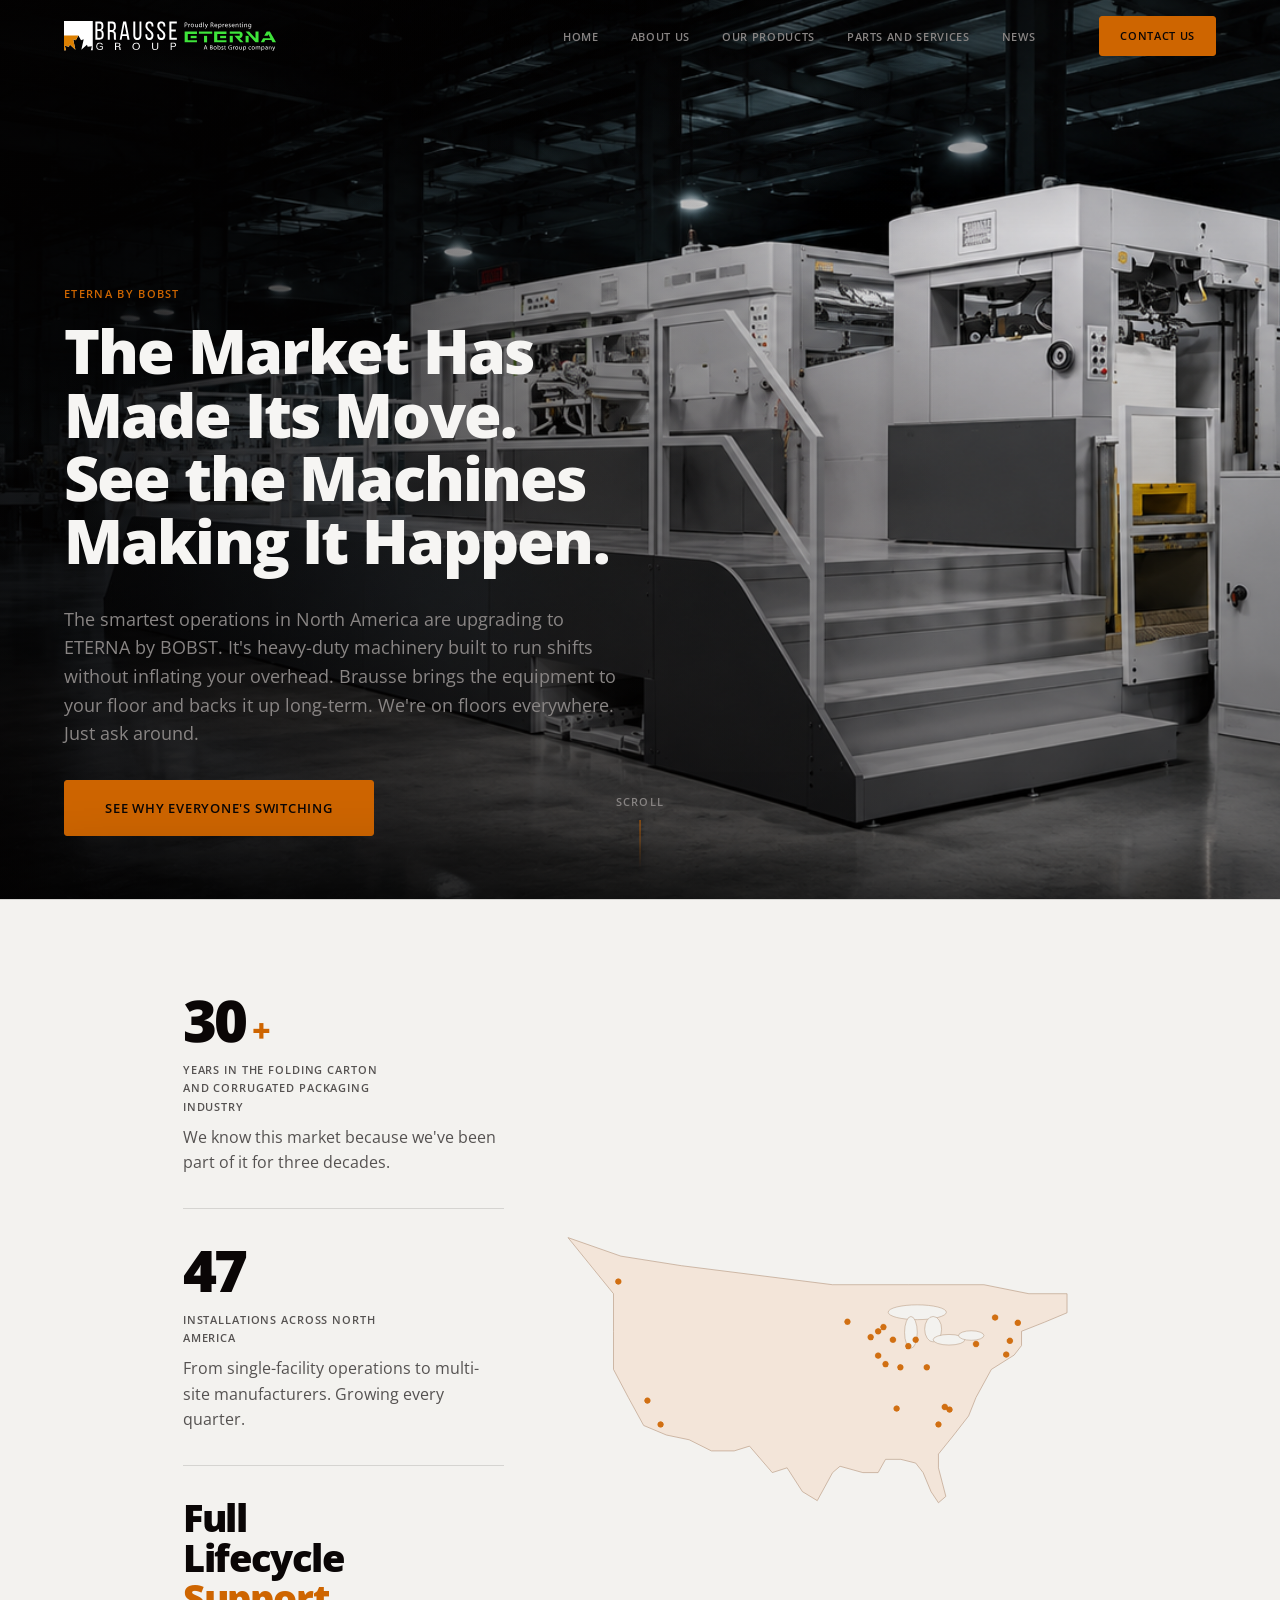
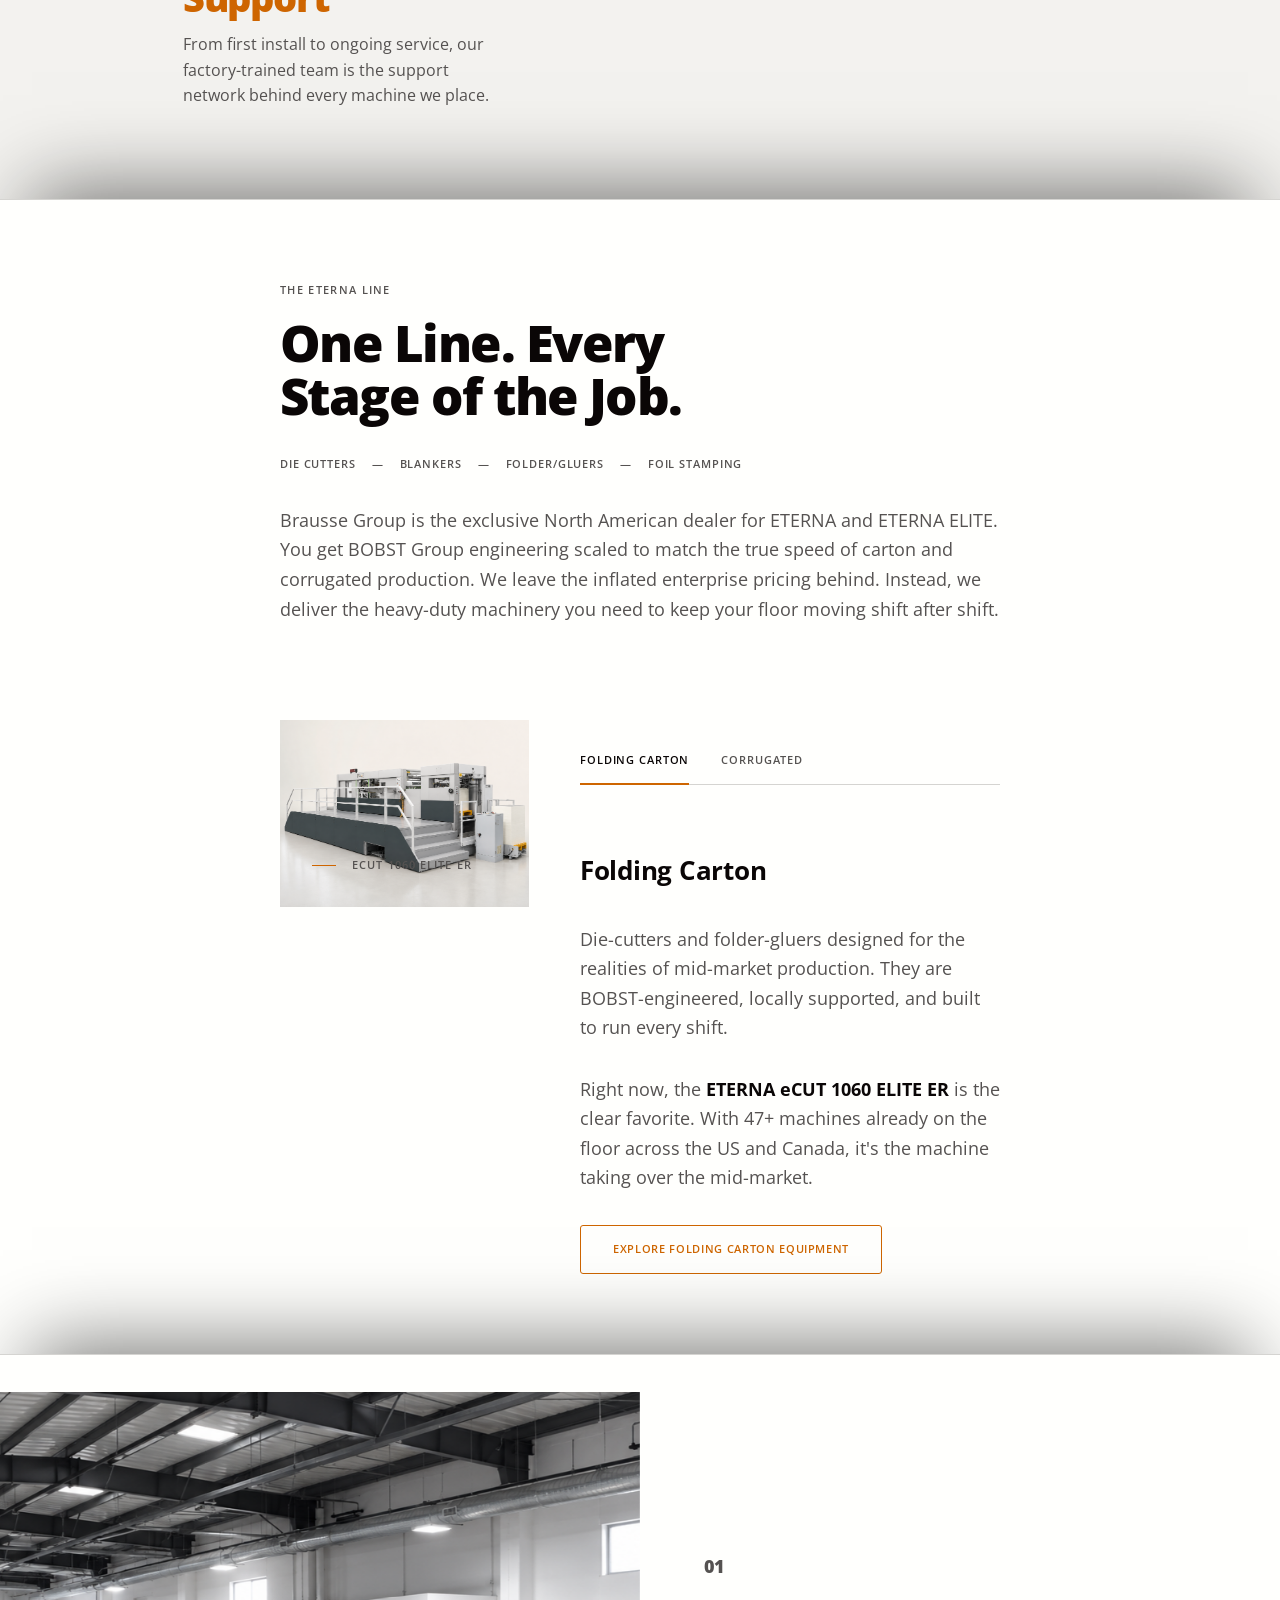
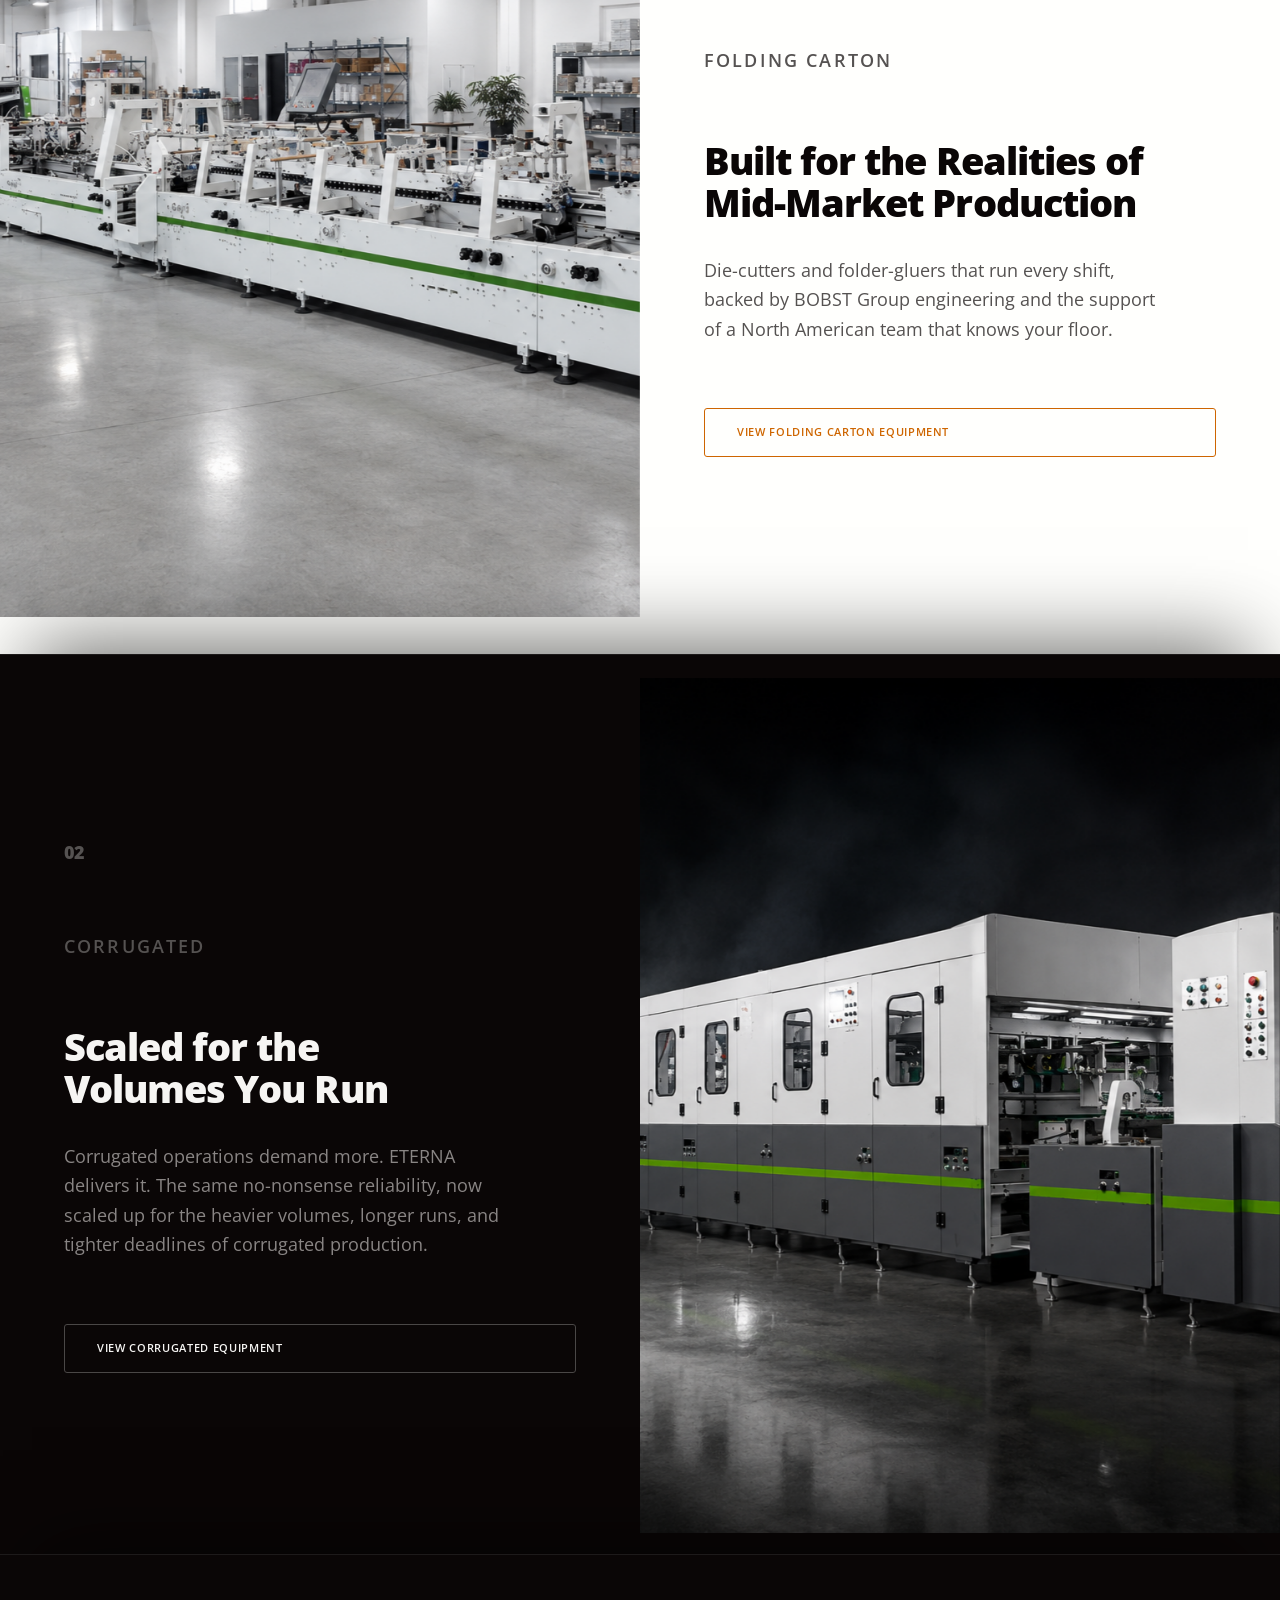
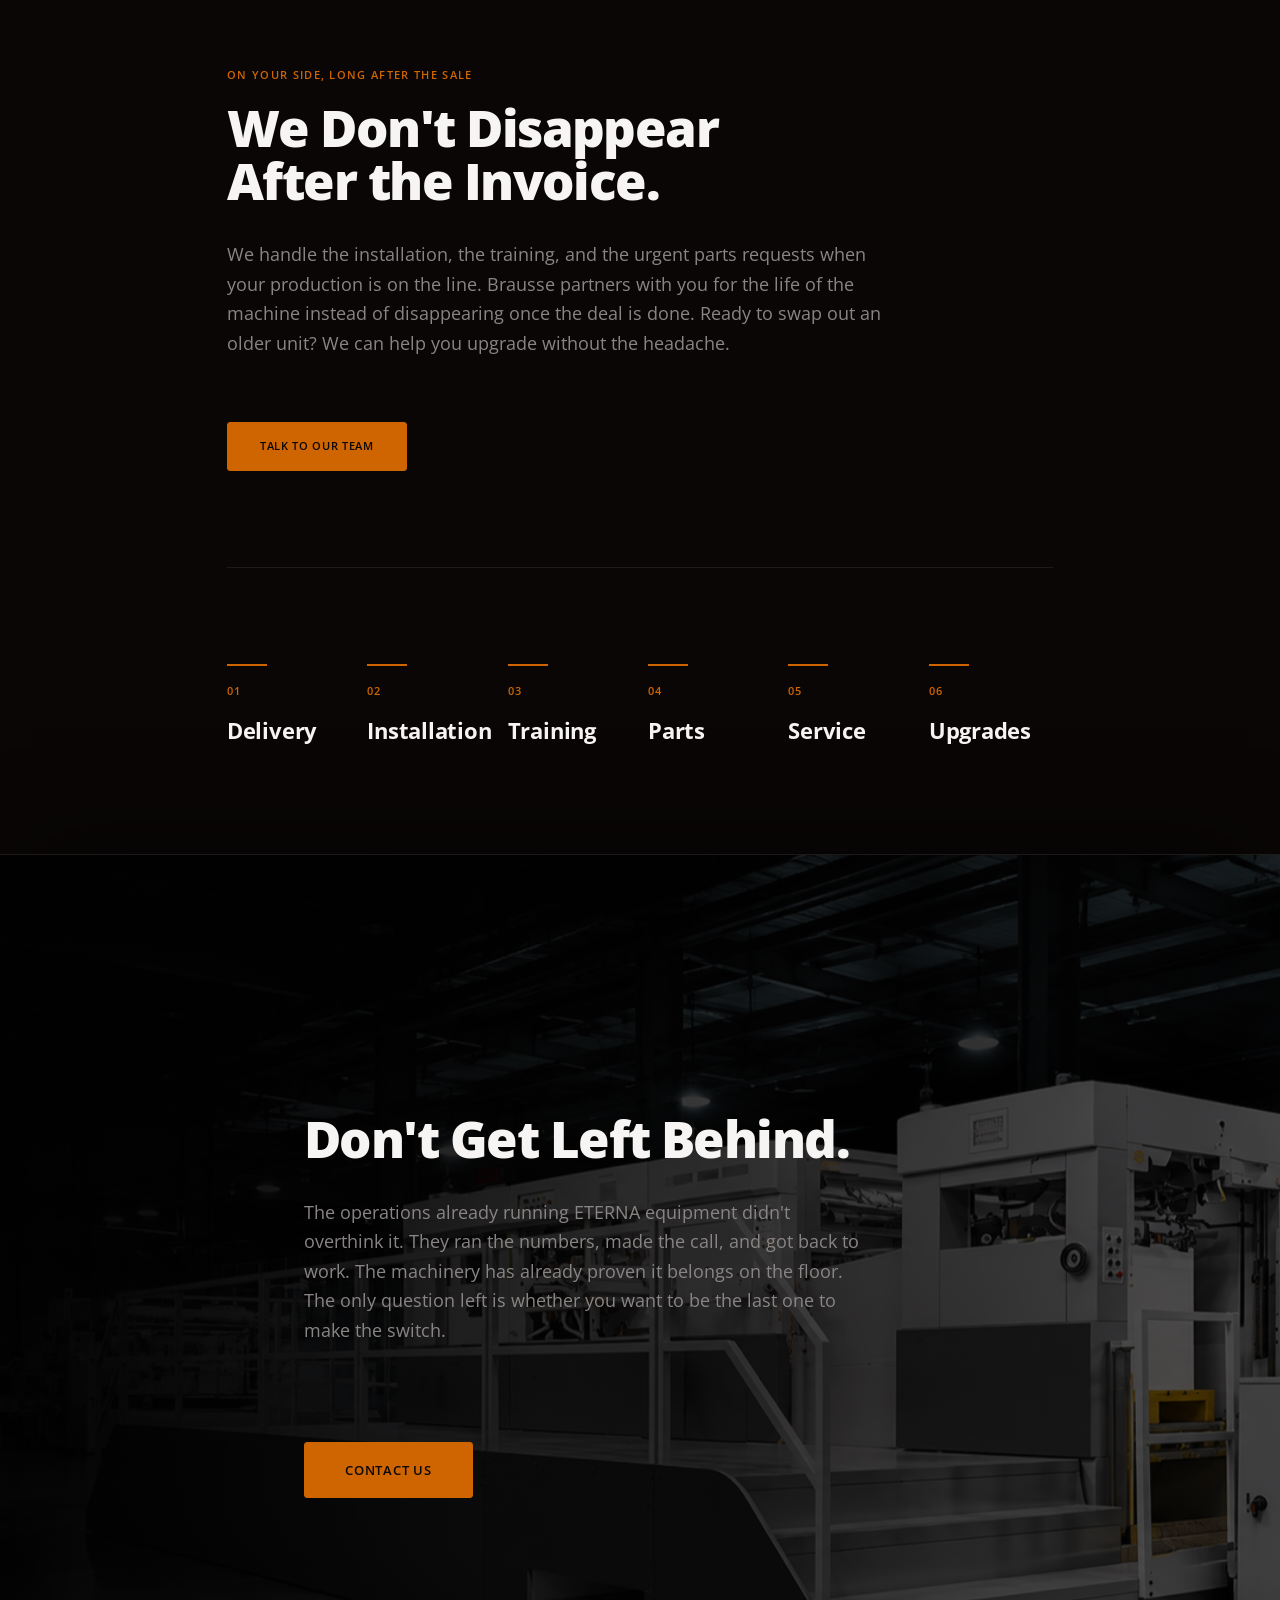
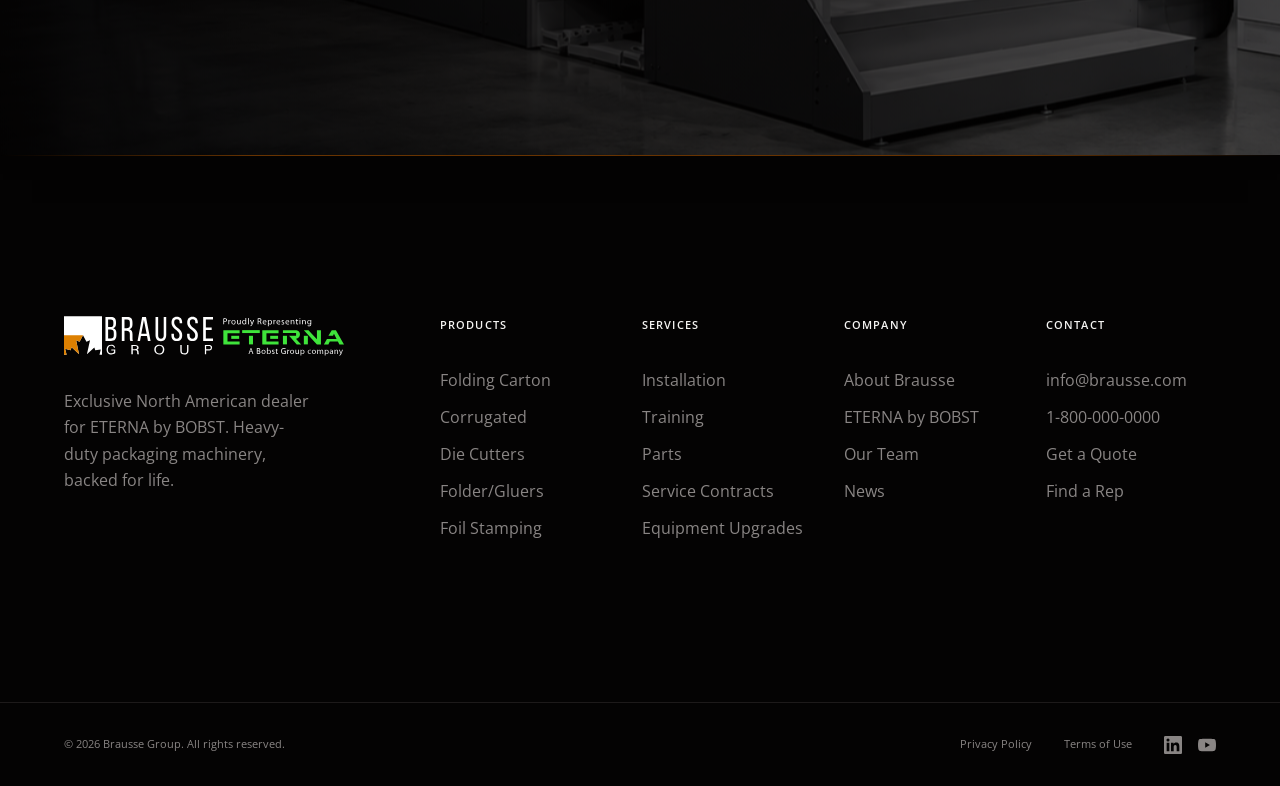
==== commit d2168993: "refactor(metrics): data left, larger animated SVG map right - Two-column layout: editorial data stac" ====
--- a/index.html
+++ b/index.html
@@ -87,71 +87,76 @@
          2. METRICS + MAP
     ============================================================ -->
     <section class="metrics" id="about" aria-label="Key metrics and installations">
-      <div class="metrics__inner" data-stagger>
-
-        <div class="metrics__item">
-          <div class="metrics__number" data-target="30" data-suffix="+" aria-label="30 plus years">
-            <span class="count-up">30</span><span class="metrics__suffix">+</span>
-          </div>
-          <p class="metrics__label">Years in the folding carton and corrugated packaging industry</p>
-          <p class="metrics__body">We know this market because we've been part of it for three decades.</p>
-        </div>
-
-        <div class="metrics__divider" role="separator" aria-hidden="true"></div>
-
-        <div class="metrics__item metrics__item--map">
-          <div class="metrics__number" data-target="47" aria-label="47 installations">
-            <span class="count-up">47</span>
-          </div>
-          <p class="metrics__label">Installations across North America</p>
-          <p class="metrics__body">From single-facility operations to multi-site manufacturers. Growing every quarter.</p>
-          <div class="metrics__map-wrap" aria-hidden="true">
-            <svg class="na-map" viewBox="0 0 600 400" xmlns="http://www.w3.org/2000/svg" aria-hidden="true" focusable="false">
-              <!-- North America simplified outline -->
-              <path class="na-map__land" d="M18,76 L9,89 L9,114 L9,165 L46,215 L74,266 L74,291 L139,329 L260,367 L287,361 L332,329 L387,329 L415,367 L420,355 L415,304 L443,253 L461,203 L470,178 L507,152 L525,126 L530,112 L534,101 L543,114 L543,127 L480,120 L461,139 L424,139 L399,133 L387,114 L378,108 L360,114 L332,114 L323,89 L300,80 L277,76 L231,76 L185,76 L139,76 L92,76 L46,76 Z" />
-              <!-- Installation dots — staggered animation via CSS -->
-              <!-- West Coast -->
-              <circle class="map-dot" cx="25" cy="94" r="4" style="--i:0" />
-              <circle class="map-dot" cx="63" cy="265" r="4" style="--i:1" />
-              <circle class="map-dot" cx="119" cy="274" r="4" style="--i:2" />
-              <circle class="map-dot" cx="18" cy="73" r="3.5" style="--i:3" />
-              <!-- Mountain / Southwest -->
-              <circle class="map-dot" cx="185" cy="194" r="4" style="--i:4" />
-              <circle class="map-dot" cx="101" cy="51" r="3.5" style="--i:5" />
-              <!-- Midwest -->
-              <circle class="map-dot" cx="293" cy="128" r="4" style="--i:6" />
-              <circle class="map-dot" cx="342" cy="152" r="4" style="--i:7" />
-              <circle class="map-dot" cx="345" cy="167" r="4" style="--i:8" />
-              <circle class="map-dot" cx="358" cy="193" r="4" style="--i:9" />
-              <circle class="map-dot" cx="387" cy="161" r="4" style="--i:10" />
-              <circle class="map-dot" cx="388" cy="193" r="3.5" style="--i:11" />
-              <circle class="map-dot" cx="419" cy="169" r="4" style="--i:12" />
-              <!-- South / Texas -->
-              <circle class="map-dot" cx="260" cy="281" r="4" style="--i:13" />
-              <circle class="map-dot" cx="273" cy="319" r="4" style="--i:14" />
-              <!-- Southeast -->
-              <circle class="map-dot" cx="375" cy="270" r="4" style="--i:15" />
-              <circle class="map-dot" cx="408" cy="251" r="3.5" style="--i:16" />
+      <div class="metrics__inner">
+
+        <div class="metrics__data" data-stagger>
+          <div class="metrics__item">
+            <div class="metrics__number" data-target="30" data-suffix="+" aria-label="30 plus years">
+              <span class="count-up">30</span><span class="metrics__suffix">+</span>
+            </div>
+            <p class="metrics__label">Years in the folding carton and corrugated packaging industry</p>
+            <p class="metrics__body">We know this market because we've been part of it for three decades.</p>
+          </div>
+
+          <div class="metrics__item">
+            <div class="metrics__number" data-target="47" aria-label="47 installations">
+              <span class="count-up">47</span>
+            </div>
+            <p class="metrics__label">Installations across North America</p>
+            <p class="metrics__body">From single-facility operations to multi-site manufacturers. Growing every quarter.</p>
+          </div>
+
+          <div class="metrics__item">
+            <div class="metrics__feature">
+              <span class="metrics__feature-word">Full</span>
+              <span class="metrics__feature-word">Lifecycle</span>
+              <span class="metrics__feature-word metrics__feature-accent">Support</span>
+            </div>
+            <p class="metrics__body">From first install to ongoing service, our factory-trained team is the support network behind every machine we place.</p>
+          </div>
+        </div>
+
+        <figure class="metrics__map reveal-item">
+          <svg class="na-map" viewBox="0 0 1000 640" xmlns="http://www.w3.org/2000/svg" role="img" aria-label="Map of North America showing ETERNA eCUT 1060 ELITE installations clustered across the US Midwest, Northeast and Carolinas, with sites on the West Coast and in Canada">
+            <path class="na-map__land" d="M0,107 L86,213 L86,284 L86,356 L114,409 L143,462 L186,480 L229,489 L271,510 L314,510 L343,501 L386,551 L414,542 L443,587 L471,604 L500,551 L514,539 L557,551 L586,551 L600,526 L629,526 L657,533 L671,551 L686,587 L700,608 L714,596 L707,569 L700,542 L700,516 L729,480 L757,444 L771,409 L800,356 L843,329 L857,311 L857,284 L900,267 L943,249 L943,213 L871,213 L786,196 L643,196 L500,196 L357,178 L214,160 L100,142 Z"/>
+            <g class="na-map__lakes" aria-hidden="true">
+              <ellipse cx="660" cy="248" rx="55" ry="14"/>
+              <ellipse cx="648" cy="286" rx="12" ry="30"/>
+              <ellipse cx="690" cy="280" rx="16" ry="24"/>
+              <ellipse cx="720" cy="300" rx="30" ry="10"/>
+              <ellipse cx="762" cy="292" rx="24" ry="9"/>
+            </g>
+            <g class="na-map__dots" aria-hidden="true">
+              <!-- West Coast + BC -->
+              <circle class="map-dot" cx="150" cy="415" r="6" style="--i:0"/>
+              <circle class="map-dot" cx="175" cy="460" r="6" style="--i:1"/>
+              <circle class="map-dot" cx="95"  cy="190" r="6" style="--i:2"/>
+              <!-- Upper Midwest / Great Lakes cluster -->
+              <circle class="map-dot" cx="528" cy="266" r="6" style="--i:3"/>
+              <circle class="map-dot" cx="586" cy="284" r="6" style="--i:4"/>
+              <circle class="map-dot" cx="572" cy="295" r="6" style="--i:5"/>
+              <circle class="map-dot" cx="596" cy="276" r="6" style="--i:6"/>
+              <circle class="map-dot" cx="600" cy="346" r="6" style="--i:7"/>
+              <circle class="map-dot" cx="586" cy="330" r="6" style="--i:8"/>
+              <circle class="map-dot" cx="628" cy="352" r="6" style="--i:9"/>
+              <circle class="map-dot" cx="657" cy="300" r="6" style="--i:10"/>
+              <circle class="map-dot" cx="643" cy="312" r="6" style="--i:11"/>
+              <circle class="map-dot" cx="678" cy="352" r="6" style="--i:12"/>
+              <circle class="map-dot" cx="614" cy="300" r="6" style="--i:13"/>
               <!-- Northeast -->
-              <circle class="map-dot" cx="460" cy="190" r="4" style="--i:17" />
-              <circle class="map-dot" cx="471" cy="181" r="4" style="--i:18" />
-              <circle class="map-dot" cx="474" cy="120" r="3.5" style="--i:19" />
-              <!-- Southeast / Carolinas -->
-              <circle class="map-dot" cx="421" cy="143" r="3.5" style="--i:20" />
-            </svg>
-          </div>
-        </div>
-
-        <div class="metrics__divider" role="separator" aria-hidden="true"></div>
-
-        <div class="metrics__item">
-          <div class="metrics__feature">
-            <span class="metrics__feature-word">Full</span>
-            <span class="metrics__feature-word">Lifecycle</span>
-            <span class="metrics__feature-word metrics__feature-accent">Support</span>
-          </div>
-          <p class="metrics__body">From first install to ongoing service, our factory-trained team is the support network behind every machine we place.</p>
-        </div>
+              <circle class="map-dot" cx="771" cy="308" r="6" style="--i:14"/>
+              <circle class="map-dot" cx="835" cy="302" r="6" style="--i:15"/>
+              <circle class="map-dot" cx="828" cy="328" r="6" style="--i:16"/>
+              <circle class="map-dot" cx="850" cy="268" r="6" style="--i:17"/>
+              <circle class="map-dot" cx="807" cy="258" r="6" style="--i:18"/>
+              <!-- Carolinas / Tennessee -->
+              <circle class="map-dot" cx="721" cy="432" r="6" style="--i:19"/>
+              <circle class="map-dot" cx="712" cy="427" r="6" style="--i:20"/>
+              <circle class="map-dot" cx="700" cy="460" r="6" style="--i:21"/>
+              <circle class="map-dot" cx="621" cy="430" r="6" style="--i:22"/>
+            </g>
+          </svg>
+        </figure>
 
       </div>
     </section>
--- a/prototype/css/style.css
+++ b/prototype/css/style.css
@@ -597,24 +597,25 @@
   margin-inline: auto;
   padding-inline: var(--gutter);
   display: grid;
-  grid-template-columns: 1fr auto 1fr auto 1fr;
-  gap: 0;
-  align-items: start;
-}
-
-.metrics__divider {
-  width: 1px;
-  background: var(--c-border-l);
-  align-self: stretch;
-  margin-inline: clamp(2rem, 4vw, 5rem);
-}
-
-.metrics__item {
-  padding-block: var(--sp-sm);
+  grid-template-columns: minmax(0, 0.85fr) minmax(0, 1.4fr);
+  gap: clamp(2.5rem, 5vw, 6rem);
+  align-items: center;
+}
+
+/* Left column — editorial data stack */
+.metrics__data {
+  display: flex;
+  flex-direction: column;
+}
+
+.metrics__data .metrics__item + .metrics__item {
+  margin-top: var(--sp-md);
+  padding-top: var(--sp-md);
+  border-top: 1px solid var(--c-border-l);
 }
 
 .metrics__number {
-  font-size: clamp(4.5rem, 9vw, 9rem);
+  font-size: clamp(2.75rem, 4.5vw, 4.25rem);
   font-weight: 800;
   letter-spacing: -0.04em;
   line-height: 1;
@@ -623,7 +624,7 @@
   display: flex;
   align-items: baseline;
   gap: 0.1em;
-  margin-bottom: var(--sp-sm);
+  margin-bottom: 0.75rem;
 }
 
 .metrics__suffix {
@@ -637,62 +638,69 @@
   letter-spacing: 0.08em;
   text-transform: uppercase;
   color: var(--c-text-muted-l);
-  margin-bottom: var(--sp-sm);
-  max-width: 28ch;
+  margin-bottom: 0.5rem;
+  max-width: 34ch;
 }
 
 .metrics__body {
   font-size: var(--t-body);
   color: var(--c-text-muted-l);
   line-height: 1.6;
-  max-width: 36ch;
-}
-
-/* Map */
-.metrics__item--map {
-  position: relative;
-}
-
-.metrics__map-wrap {
-  margin-top: var(--sp-md);
-  max-width: 380px;
+  max-width: 42ch;
+}
+
+/* Right column — North America installations map */
+.metrics__map {
+  margin: 0;
+  width: 100%;
 }
 
 .na-map {
   width: 100%;
   height: auto;
+  display: block;
   overflow: visible;
 }
 
 .na-map__land {
-  fill: none;
-  stroke: var(--c-border-l);
-  stroke-width: 1.5;
+  fill: oklch(93% 0.022 65);
+  stroke: oklch(70% 0.05 60);
+  stroke-width: 1.2;
   stroke-linejoin: round;
+}
+
+.na-map__lakes ellipse {
+  fill: var(--c-surface);
+  stroke: oklch(70% 0.05 60);
+  stroke-width: 1;
 }
 
 .map-dot {
   fill: var(--c-accent);
   opacity: 0;
   transform-origin: center;
-  animation: dot-appear 400ms var(--ease-out) forwards,
-             dot-pulse 3s 1s ease-in-out infinite;
-  animation-delay: calc(var(--i) * 180ms), calc(var(--i) * 180ms + 1200ms);
+}
+
+/* Dots animate in (staggered) once the map scrolls into view */
+.metrics__map.is-visible .map-dot {
+  animation: dot-appear 420ms var(--ease-out) forwards,
+             dot-pulse 3s ease-in-out infinite;
+  animation-delay: calc(var(--i) * 110ms), calc(var(--i) * 110ms + 900ms);
 }
 
 @keyframes dot-appear {
   from { opacity: 0; transform: scale(0); }
-  to   { opacity: 0.9; transform: scale(1); }
+  to   { opacity: 0.92; transform: scale(1); }
 }
 
 @keyframes dot-pulse {
-  0%, 100% { opacity: 0.9; r: 4; }
-  50%       { opacity: 0.5; r: 5.5; }
+  0%, 100% { opacity: 0.92; r: 6; }
+  50%       { opacity: 0.5; r: 8; }
 }
 
 @media (prefers-reduced-motion: reduce) {
   .map-dot {
-    opacity: 0.8;
+    opacity: 0.88;
     animation: none;
   }
 }
@@ -702,12 +710,12 @@
   display: flex;
   flex-direction: column;
   gap: 0.1em;
-  margin-bottom: var(--sp-md);
+  margin-bottom: var(--sp-sm);
   line-height: 1;
 }
 
 .metrics__feature-word {
-  font-size: clamp(2.25rem, 4vw, 3.5rem);
+  font-size: clamp(1.75rem, 3vw, 2.75rem);
   font-weight: 800;
   letter-spacing: -0.03em;
   color: var(--c-text);
@@ -1396,13 +1404,11 @@
   .metrics__inner {
     grid-template-columns: 1fr;
     gap: var(--sp-xl);
-  }
-
-  .metrics__divider {
-    width: 100%;
-    height: 1px;
-    margin-inline: 0;
-    margin-block: 0;
+    align-items: start;
+  }
+
+  .metrics__map {
+    max-width: 720px;
   }
 
   .footer__inner {
@@ -1455,11 +1461,7 @@
 
   /* Metrics */
   .metrics__number {
-    font-size: clamp(3.5rem, 14vw, 5.5rem);
-  }
-
-  .metrics__map-wrap {
-    max-width: 100%;
+    font-size: clamp(3rem, 12vw, 4.5rem);
   }
 
   .metrics__feature-word {
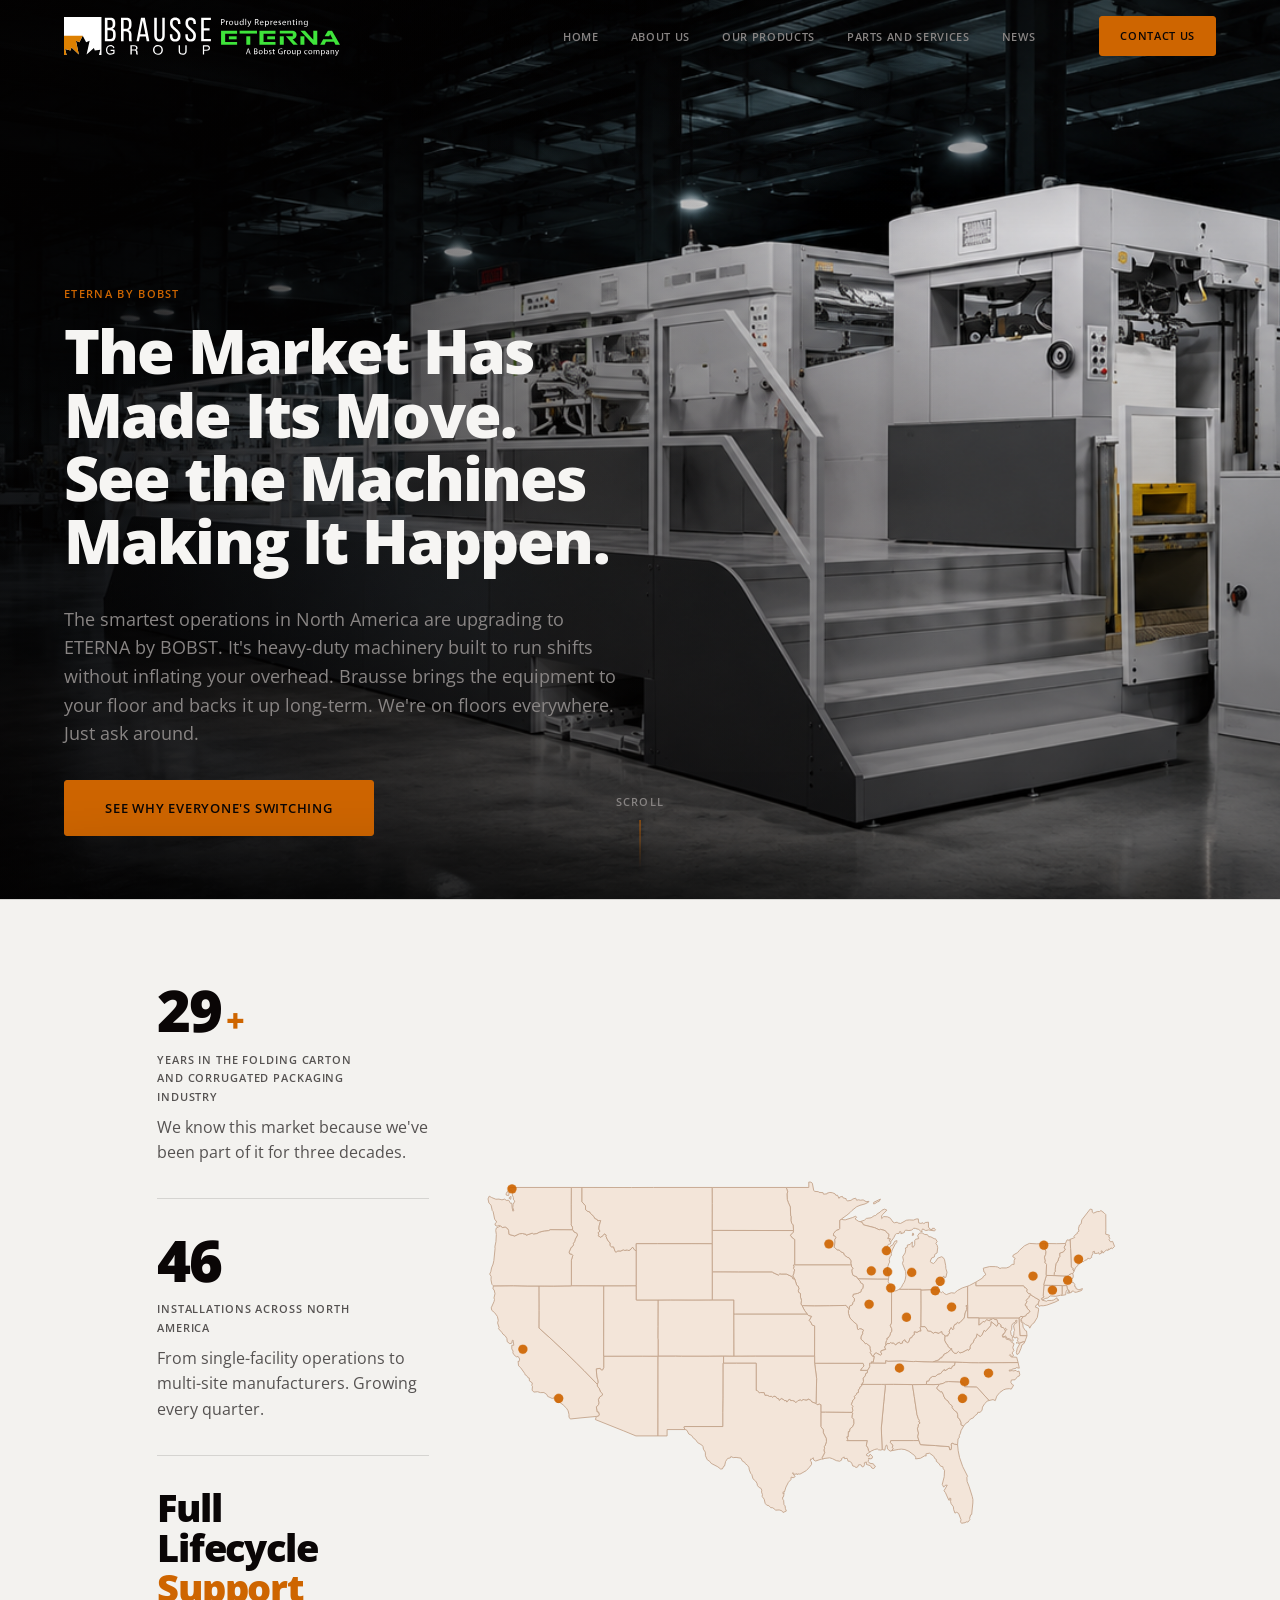
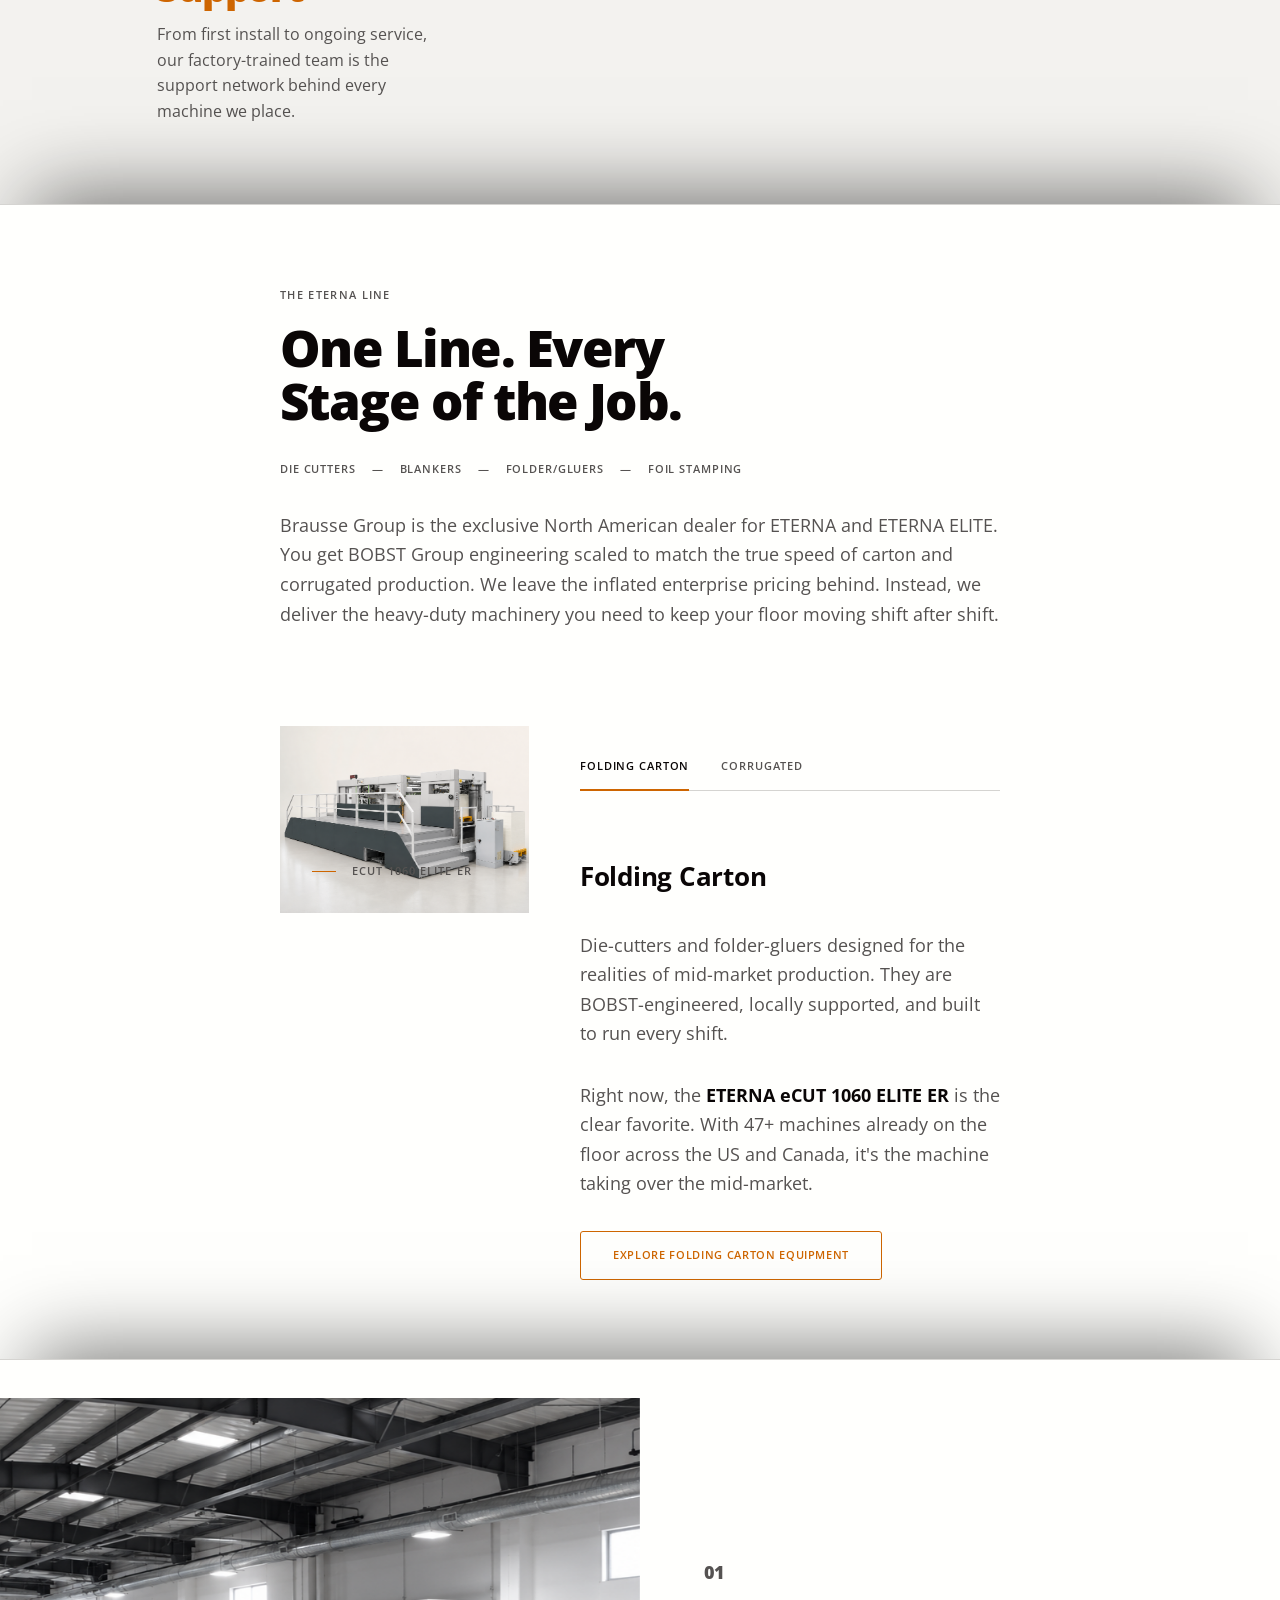
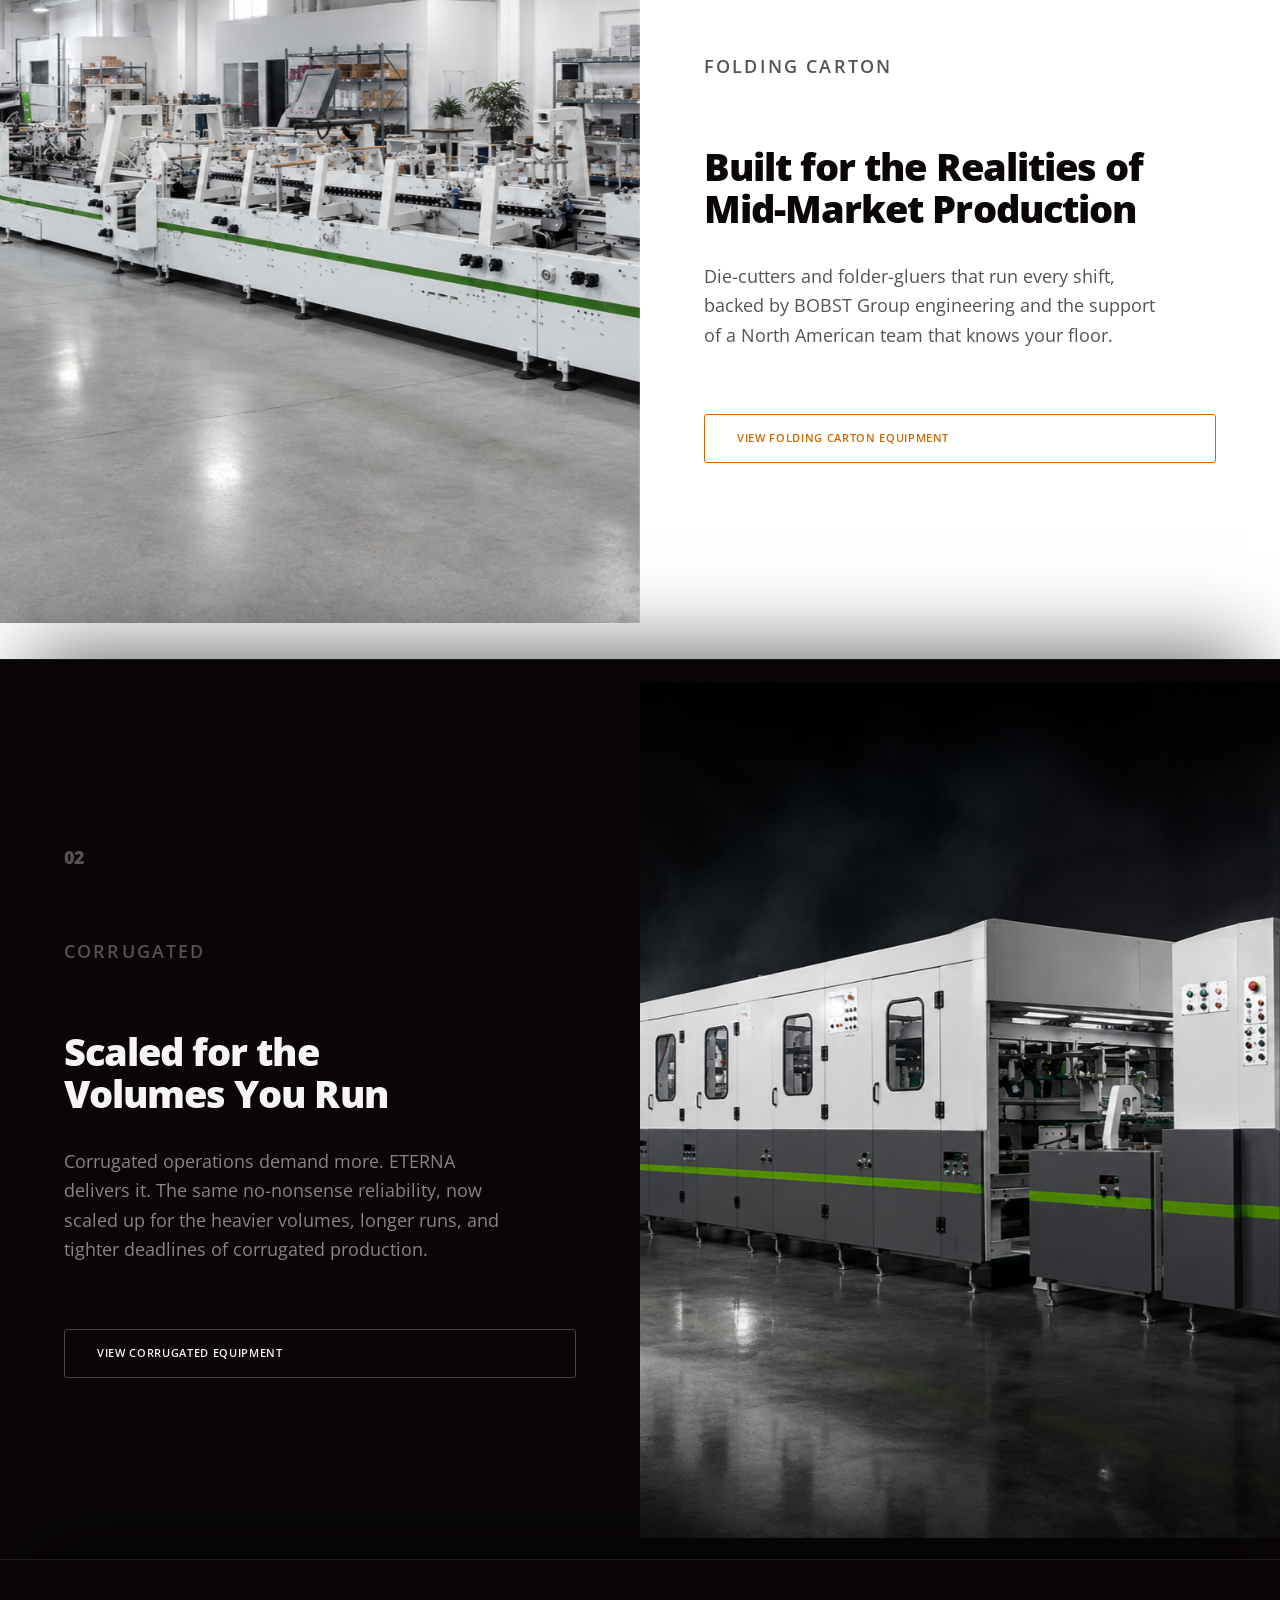
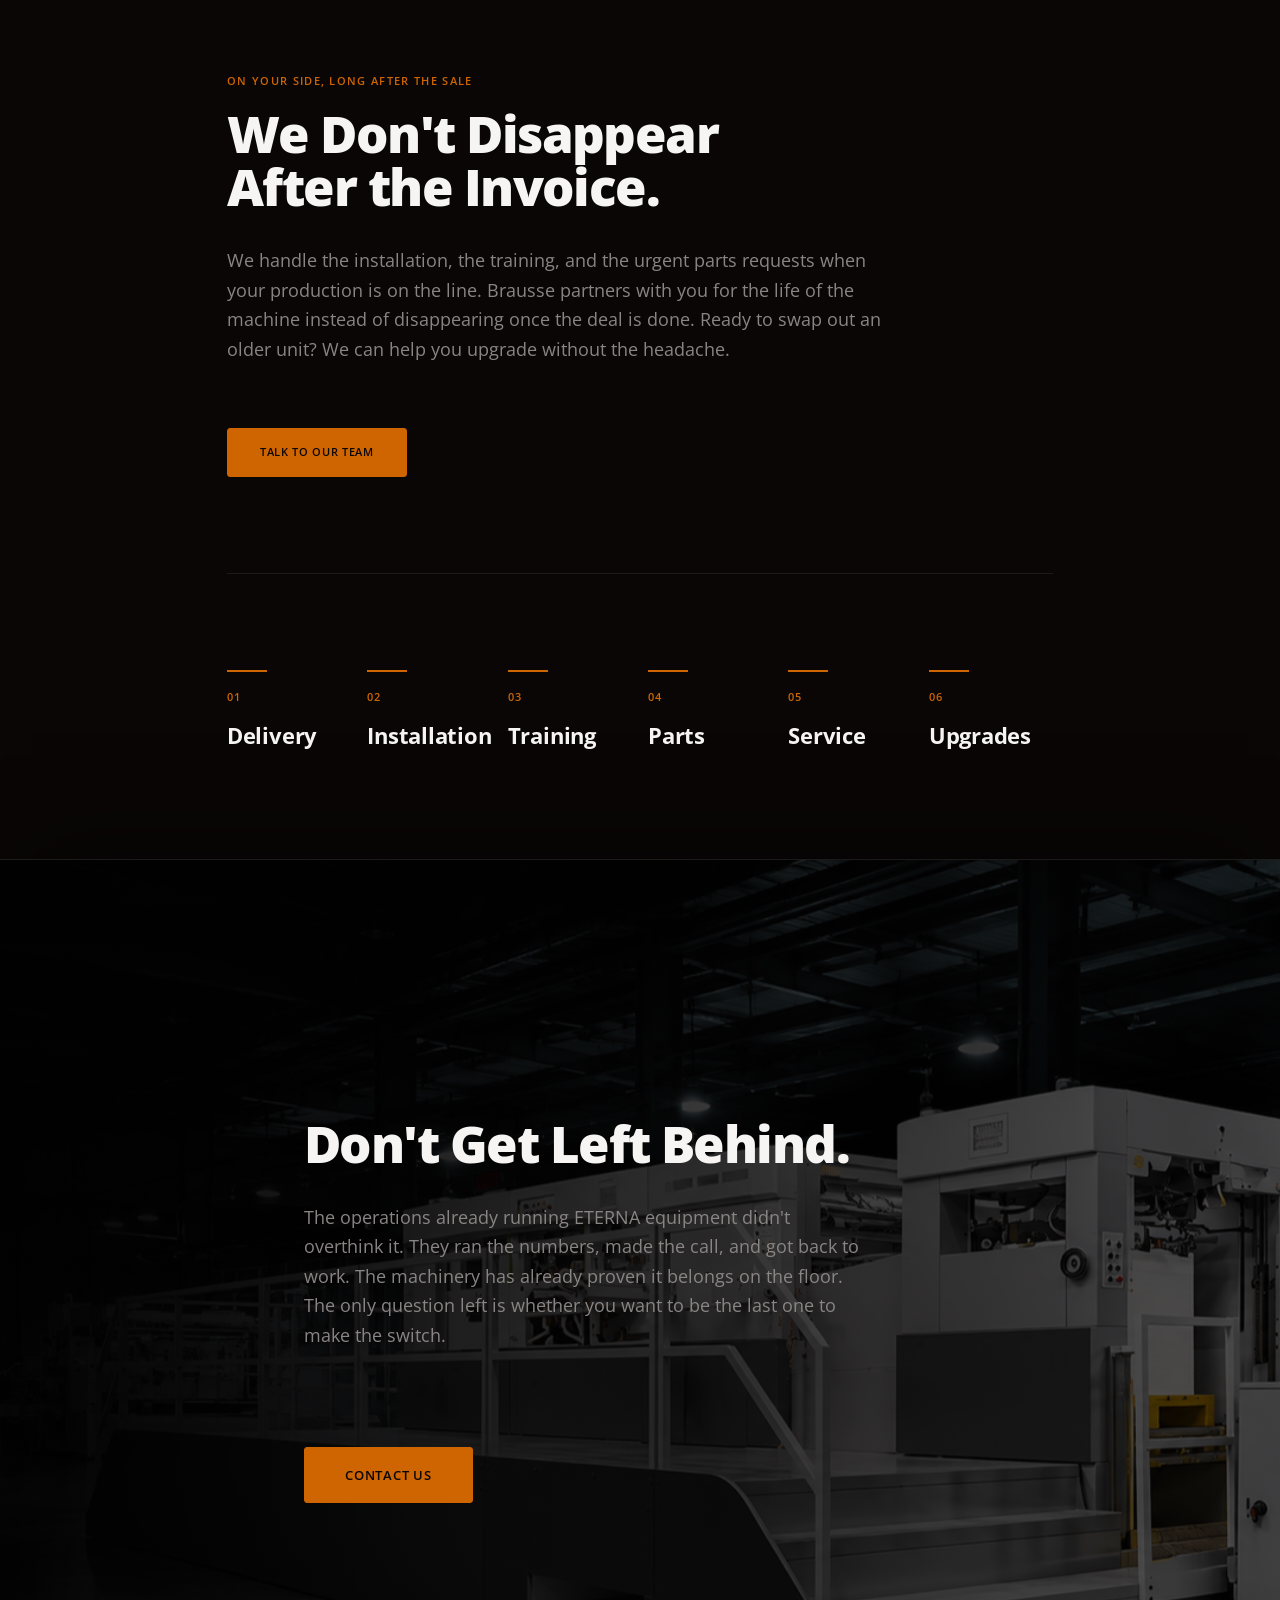
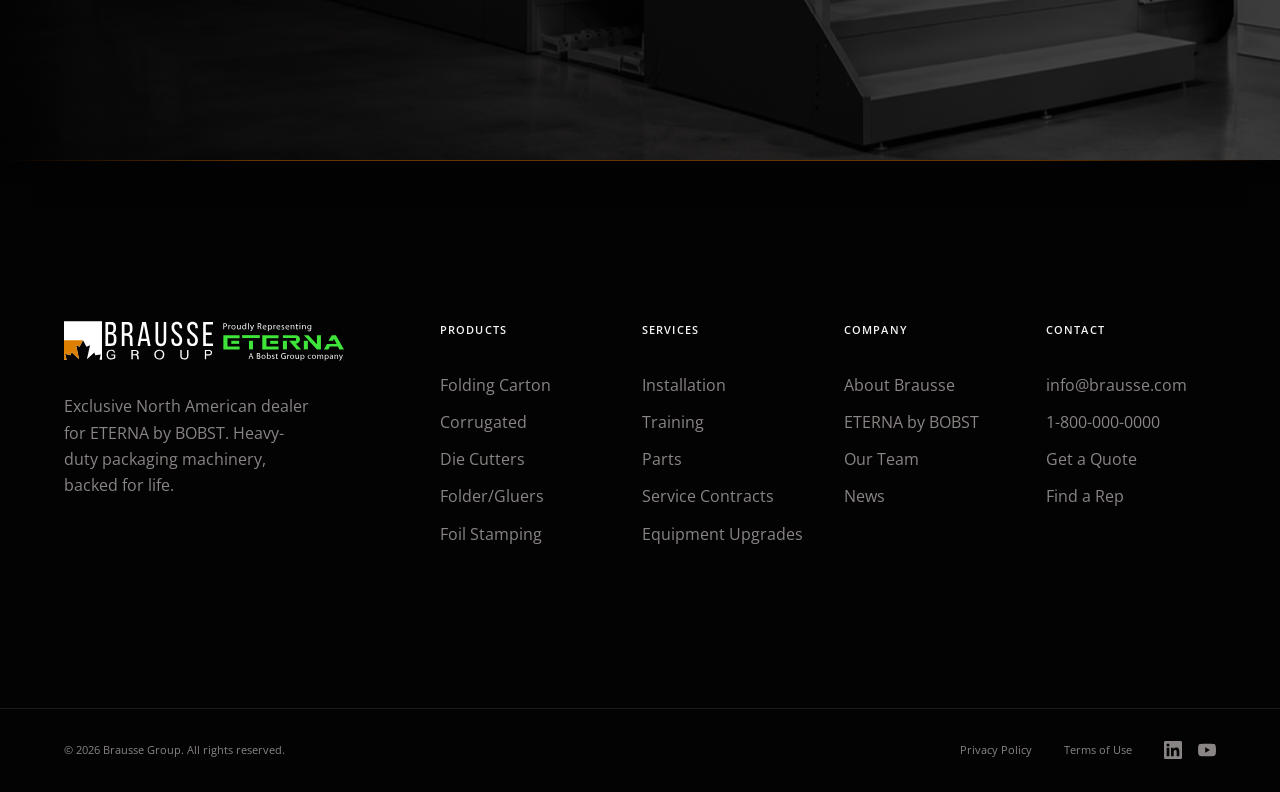
==== commit 7a38be08: "fix(metrics): real US map, fixed section alignment, bigger navbar logo Map: - Replaced the distorted" ====
--- a/index.html
+++ b/index.html
@@ -117,45 +117,84 @@
         </div>
 
         <figure class="metrics__map reveal-item">
-          <svg class="na-map" viewBox="0 0 1000 640" xmlns="http://www.w3.org/2000/svg" role="img" aria-label="Map of North America showing ETERNA eCUT 1060 ELITE installations clustered across the US Midwest, Northeast and Carolinas, with sites on the West Coast and in Canada">
-            <path class="na-map__land" d="M0,107 L86,213 L86,284 L86,356 L114,409 L143,462 L186,480 L229,489 L271,510 L314,510 L343,501 L386,551 L414,542 L443,587 L471,604 L500,551 L514,539 L557,551 L586,551 L600,526 L629,526 L657,533 L671,551 L686,587 L700,608 L714,596 L707,569 L700,542 L700,516 L729,480 L757,444 L771,409 L800,356 L843,329 L857,311 L857,284 L900,267 L943,249 L943,213 L871,213 L786,196 L643,196 L500,196 L357,178 L214,160 L100,142 Z"/>
-            <g class="na-map__lakes" aria-hidden="true">
-              <ellipse cx="660" cy="248" rx="55" ry="14"/>
-              <ellipse cx="648" cy="286" rx="12" ry="30"/>
-              <ellipse cx="690" cy="280" rx="16" ry="24"/>
-              <ellipse cx="720" cy="300" rx="30" ry="10"/>
-              <ellipse cx="762" cy="292" rx="24" ry="9"/>
-            </g>
-            <g class="na-map__dots" aria-hidden="true">
-              <!-- West Coast + BC -->
-              <circle class="map-dot" cx="150" cy="415" r="6" style="--i:0"/>
-              <circle class="map-dot" cx="175" cy="460" r="6" style="--i:1"/>
-              <circle class="map-dot" cx="95"  cy="190" r="6" style="--i:2"/>
-              <!-- Upper Midwest / Great Lakes cluster -->
-              <circle class="map-dot" cx="528" cy="266" r="6" style="--i:3"/>
-              <circle class="map-dot" cx="586" cy="284" r="6" style="--i:4"/>
-              <circle class="map-dot" cx="572" cy="295" r="6" style="--i:5"/>
-              <circle class="map-dot" cx="596" cy="276" r="6" style="--i:6"/>
-              <circle class="map-dot" cx="600" cy="346" r="6" style="--i:7"/>
-              <circle class="map-dot" cx="586" cy="330" r="6" style="--i:8"/>
-              <circle class="map-dot" cx="628" cy="352" r="6" style="--i:9"/>
-              <circle class="map-dot" cx="657" cy="300" r="6" style="--i:10"/>
-              <circle class="map-dot" cx="643" cy="312" r="6" style="--i:11"/>
-              <circle class="map-dot" cx="678" cy="352" r="6" style="--i:12"/>
-              <circle class="map-dot" cx="614" cy="300" r="6" style="--i:13"/>
-              <!-- Northeast -->
-              <circle class="map-dot" cx="771" cy="308" r="6" style="--i:14"/>
-              <circle class="map-dot" cx="835" cy="302" r="6" style="--i:15"/>
-              <circle class="map-dot" cx="828" cy="328" r="6" style="--i:16"/>
-              <circle class="map-dot" cx="850" cy="268" r="6" style="--i:17"/>
-              <circle class="map-dot" cx="807" cy="258" r="6" style="--i:18"/>
-              <!-- Carolinas / Tennessee -->
-              <circle class="map-dot" cx="721" cy="432" r="6" style="--i:19"/>
-              <circle class="map-dot" cx="712" cy="427" r="6" style="--i:20"/>
-              <circle class="map-dot" cx="700" cy="460" r="6" style="--i:21"/>
-              <circle class="map-dot" cx="621" cy="430" r="6" style="--i:22"/>
-            </g>
-          </svg>
+          <svg class="na-map" viewBox="0 0 960 534" xmlns="http://www.w3.org/2000/svg" role="img" aria-label="Map of the United States showing ETERNA eCUT 1060 ELITE installations clustered across the Midwest, Northeast and Carolinas, with sites on the West Coast">
+        <g class="na-map__land" aria-hidden="true">
+        <path class="na-map__state" d="M617.6,314.2 L646.0,314.6 L648.8,332.6 L652.8,359.2 L654.7,365.1 L656.5,368.4 L655.7,370.5 L657.6,371.8 L654.9,374.4 L654.9,377.1 L653.5,380.6 L655.1,387.0 L654.0,392.5 L655.7,398.2 L647.8,398.3 L613.7,398.3 L613.1,401.1 L616.8,405.1 L616.1,408.6 L617.4,410.3 L615.0,413.4 L612.8,414.1 L608.7,410.7 L608.2,405.5 L607.0,404.9 L605.5,408.8 L604.9,412.6 L600.8,411.6 L599.5,379.5 L603.3,339.5 L605.6,316.5 L603.9,314.3 L617.6,314.2Z"/>
+        <path class="na-map__state" d="M266.0,272.2 L265.9,391.3 L233.0,391.3 L214.0,383.5 L172.4,366.9 L173.9,362.2 L177.1,361.4 L178.0,359.6 L177.1,355.7 L174.9,355.5 L173.8,347.7 L177.1,344.7 L177.5,341.6 L176.9,336.7 L178.9,333.0 L181.4,331.6 L183.4,328.8 L180.2,325.8 L178.0,320.3 L175.3,316.9 L175.3,314.2 L176.3,311.3 L175.9,307.4 L174.6,303.4 L173.6,291.1 L179.6,290.3 L181.5,292.8 L183.1,292.7 L184.8,289.1 L184.8,272.2 L242.4,272.1 L266.0,272.2Z"/>
+        <path class="na-map__state" d="M502.2,282.7 L572.3,282.8 L573.7,286.8 L571.2,289.4 L568.6,293.3 L579.1,293.3 L578.6,297.2 L576.2,298.3 L575.6,301.6 L572.6,305.0 L572.9,310.1 L571.3,313.8 L569.7,314.3 L570.7,316.2 L568.1,317.8 L566.9,321.4 L565.3,322.3 L565.5,326.4 L562.6,327.6 L562.7,329.0 L559.3,332.4 L560.3,334.7 L557.3,338.0 L554.8,344.5 L557.6,347.3 L556.2,349.0 L557.1,353.4 L555.8,356.2 L516.2,355.9 L509.2,355.9 L509.2,344.7 L506.9,343.8 L503.7,344.8 L502.0,342.9 L502.9,305.9 L499.9,282.7 L502.2,282.7Z"/>
+        <path class="na-map__state" d="M35.9,167.0 L49.7,166.9 L71.5,167.3 L88.3,167.3 L88.4,203.6 L88.3,230.2 L109.2,249.1 L128.9,267.6 L144.4,282.7 L155.6,293.8 L175.3,314.2 L175.3,316.9 L178.0,320.3 L180.2,325.8 L183.4,328.8 L181.4,331.6 L178.9,333.0 L176.9,336.7 L177.5,341.6 L177.1,344.7 L173.8,347.7 L174.9,355.5 L177.1,355.7 L178.0,359.6 L177.1,361.4 L173.9,362.2 L152.4,364.2 L134.9,366.0 L133.0,363.2 L132.9,358.9 L131.6,353.7 L129.3,350.0 L124.2,344.9 L117.8,340.2 L116.5,341.5 L114.0,340.7 L114.4,338.6 L111.5,334.4 L107.7,335.3 L101.0,332.2 L100.0,329.6 L95.5,326.5 L90.3,326.6 L86.1,325.3 L80.6,325.8 L77.8,323.1 L78.4,317.2 L77.4,316.3 L78.1,312.1 L73.8,309.0 L73.6,304.8 L72.0,304.6 L69.4,300.9 L67.5,300.1 L66.7,297.8 L60.5,289.1 L57.6,286.6 L56.9,279.8 L58.2,280.4 L59.3,276.4 L57.0,272.7 L54.2,273.1 L50.5,269.8 L49.1,267.1 L49.4,264.6 L47.5,261.3 L47.5,255.8 L50.5,255.8 L49.3,248.0 L48.0,248.9 L47.7,252.6 L44.5,253.5 L40.7,250.6 L40.1,245.6 L37.6,241.7 L34.3,239.3 L32.5,236.5 L27.7,231.1 L28.5,229.5 L26.3,222.5 L27.3,218.6 L25.9,212.7 L21.7,207.0 L17.6,203.7 L16.8,199.9 L20.9,190.7 L21.7,187.6 L20.9,185.2 L22.4,178.9 L21.1,173.1 L19.3,171.7 L20.0,167.1 L35.9,167.0Z"/>
+        <path class="na-map__state" d="M284.2,188.1 L319.7,188.2 L346.9,188.1 L379.3,188.1 L379.3,209.1 L379.5,272.3 L363.9,272.2 L342.3,272.3 L301.2,272.3 L292.3,272.2 L266.0,272.2 L266.0,247.7 L265.7,245.4 L265.8,227.6 L265.9,188.2 L284.2,188.1Z"/>
+        <path class="na-map__state" d="M849.5,166.3 L869.9,166.7 L869.9,167.0 L869.9,179.5 L868.9,181.4 L867.5,181.1 L860.3,182.7 L851.9,182.2 L848.3,185.1 L844.4,186.0 L839.7,188.4 L838.6,186.0 L842.6,183.7 L841.4,182.0 L842.5,166.1 L849.5,166.3Z"/>
+        <path class="na-map__state" d="M811.2,213.3 L809.7,215.8 L808.0,217.2 L808.4,220.5 L810.8,223.6 L811.4,228.8 L814.9,234.2 L816.5,234.5 L817.2,241.7 L806.7,241.5 L805.2,215.0 L808.0,212.7 L811.2,213.3Z"/>
+        <path class="na-map__state" d="M785.0,230.3 L787.0,232.4 L784.9,234.6 L783.6,231.6 L785.0,230.3Z"/>
+        <path class="na-map__state" d="M647.8,398.3 L655.7,398.2 L658.0,404.3 L680.2,405.7 L700.9,407.3 L701.7,411.8 L703.7,411.7 L704.4,407.4 L703.8,403.5 L705.3,401.9 L709.0,403.6 L713.5,404.4 L714.4,413.5 L716.5,423.8 L721.2,437.2 L728.4,451.6 L727.3,452.7 L727.7,459.3 L730.7,466.8 L735.4,481.9 L736.4,486.6 L736.3,491.5 L734.5,508.8 L733.0,509.2 L731.4,514.6 L731.9,516.3 L728.8,520.2 L727.6,519.3 L724.6,520.9 L719.4,521.8 L717.9,519.7 L718.6,516.4 L715.0,507.1 L712.1,505.4 L709.6,506.6 L707.7,501.5 L707.2,497.2 L703.8,492.5 L703.0,489.4 L703.5,484.9 L701.7,484.1 L702.1,486.7 L700.4,487.4 L695.3,476.0 L693.2,473.2 L698.1,464.8 L694.9,465.2 L692.8,467.9 L690.6,463.7 L693.5,452.2 L694.0,442.7 L692.1,440.4 L691.4,437.2 L688.3,436.6 L684.7,431.5 L681.8,429.4 L681.6,426.3 L679.5,425.2 L677.9,421.7 L671.6,417.1 L666.2,418.1 L666.5,421.4 L664.7,420.8 L658.0,424.7 L650.8,425.6 L650.9,423.3 L649.3,420.6 L640.8,414.3 L634.8,411.7 L629.4,411.0 L624.8,411.5 L615.0,413.4 L617.4,410.3 L616.1,408.6 L616.8,405.1 L613.1,401.1 L613.7,398.3 L647.8,398.3Z"/>
+        <path class="na-map__state" d="M686.5,314.2 L683.0,318.7 L682.7,320.9 L688.2,325.4 L689.8,325.0 L692.3,329.6 L692.9,332.1 L695.4,336.4 L699.2,339.1 L701.3,343.0 L705.7,346.6 L705.5,349.0 L708.3,352.9 L712.7,356.1 L713.7,359.6 L713.9,364.1 L716.1,365.5 L718.7,371.2 L718.8,374.8 L722.5,376.6 L718.5,383.7 L717.8,387.4 L716.1,390.6 L716.0,394.0 L714.2,395.5 L713.5,404.4 L709.0,403.6 L705.3,401.9 L703.8,403.5 L704.4,407.4 L703.7,411.7 L701.7,411.8 L700.9,407.3 L680.2,405.7 L658.0,404.3 L655.7,398.2 L654.0,392.5 L655.1,387.0 L653.5,380.6 L654.9,377.1 L654.9,374.4 L657.6,371.8 L655.7,370.5 L656.5,368.4 L654.7,365.1 L652.8,359.2 L648.8,332.6 L646.0,314.6 L666.8,314.5 L678.2,314.6 L686.5,314.2Z"/>
+        <path class="na-map__state" d="M152.4,20.1 L152.4,41.6 L157.6,47.4 L157.7,53.2 L160.8,55.7 L164.1,56.7 L164.5,58.2 L170.5,63.8 L171.2,66.1 L175.5,68.3 L175.7,69.7 L180.4,69.5 L178.1,77.4 L177.6,82.3 L179.3,85.5 L176.4,87.8 L177.5,90.0 L176.7,92.3 L180.2,94.5 L184.2,91.6 L185.8,89.3 L188.7,91.4 L188.3,93.1 L189.9,97.2 L192.5,101.4 L194.5,102.9 L194.4,106.9 L196.3,108.7 L199.6,108.9 L201.8,115.7 L203.6,116.8 L205.3,114.9 L210.4,115.0 L214.1,113.2 L216.3,114.2 L220.2,113.3 L221.0,114.4 L224.2,113.6 L228.0,109.2 L230.5,112.9 L233.5,115.1 L233.5,167.1 L215.4,167.3 L184.9,167.3 L136.5,167.1 L136.5,128.7 L138.6,121.8 L137.3,120.1 L134.2,119.7 L133.0,116.8 L136.3,109.4 L138.0,108.7 L139.7,105.6 L139.4,103.6 L141.3,101.1 L142.3,97.4 L145.7,91.2 L144.3,88.3 L140.5,86.8 L138.3,83.2 L138.2,79.6 L136.1,75.9 L136.3,74.1 L136.2,46.1 L136.4,20.1 L152.4,20.1Z"/>
+        <path class="na-map__state" d="M564.4,156.4 L594.4,156.8 L610.4,156.8 L609.8,160.8 L612.3,165.5 L614.9,173.2 L614.8,222.8 L613.0,226.6 L615.1,231.1 L615.3,234.8 L613.3,237.8 L612.8,240.6 L609.8,245.1 L608.0,245.4 L608.4,248.0 L607.2,249.1 L606.2,254.0 L606.7,255.4 L604.6,258.4 L606.1,262.1 L599.4,264.0 L598.8,266.2 L600.3,269.0 L598.3,270.7 L592.3,267.5 L590.5,267.7 L588.0,271.4 L588.8,272.6 L586.2,272.3 L582.6,266.3 L583.9,265.0 L582.6,260.9 L582.6,257.7 L577.3,253.2 L575.6,253.7 L573.8,250.9 L569.0,246.7 L569.1,243.3 L571.8,237.9 L571.4,236.0 L573.0,233.4 L570.7,231.9 L567.1,231.0 L565.3,233.0 L564.0,231.7 L562.9,224.8 L557.5,220.3 L552.6,214.9 L550.5,208.5 L550.3,204.2 L551.8,201.2 L552.0,197.4 L556.5,195.1 L557.0,191.9 L559.1,189.8 L559.4,186.1 L556.7,183.1 L557.8,179.5 L564.1,178.4 L569.2,175.8 L569.7,172.5 L571.8,171.2 L572.4,167.1 L572.0,164.5 L568.4,162.4 L567.9,160.2 L564.4,156.4Z"/>
+        <path class="na-map__state" d="M639.8,172.2 L658.9,172.2 L658.9,173.6 L659.0,198.7 L658.8,228.0 L657.5,228.9 L658.9,234.7 L656.0,234.8 L653.0,236.8 L648.8,235.8 L649.0,240.0 L646.2,241.7 L645.2,244.4 L642.3,245.4 L640.8,250.7 L639.0,252.1 L635.3,250.1 L634.7,247.7 L631.1,250.3 L631.4,252.6 L627.8,253.5 L626.7,251.4 L622.6,253.5 L621.3,255.6 L617.2,252.5 L615.1,253.2 L613.7,251.7 L612.3,253.2 L608.2,253.5 L606.7,255.4 L606.2,254.0 L607.2,249.1 L608.4,248.0 L608.0,245.4 L609.8,245.1 L612.8,240.6 L613.3,237.8 L615.3,234.8 L615.1,231.1 L613.0,226.6 L614.8,222.8 L614.9,173.2 L616.5,174.6 L621.5,174.6 L626.3,172.2 L639.8,172.2Z"/>
+        <path class="na-map__state" d="M552.6,135.6 L555.0,135.6 L555.2,138.7 L557.6,140.8 L555.7,143.3 L556.2,148.0 L557.4,151.4 L563.2,153.8 L564.4,156.4 L567.9,160.2 L568.4,162.4 L572.0,164.5 L572.4,167.1 L571.8,171.2 L569.7,172.5 L569.2,175.8 L564.1,178.4 L557.8,179.5 L556.7,183.1 L559.4,186.1 L559.1,189.8 L557.0,191.9 L556.5,195.1 L552.0,197.4 L551.8,201.2 L550.0,200.5 L546.7,196.3 L545.0,196.4 L521.9,196.9 L499.6,197.2 L481.2,196.8 L479.4,194.1 L480.3,188.7 L478.7,183.9 L478.8,178.6 L475.9,176.8 L475.5,173.9 L476.4,171.4 L475.4,167.7 L473.2,166.3 L470.2,156.9 L467.2,152.3 L468.6,149.2 L469.2,145.0 L470.4,143.5 L468.4,141.5 L468.9,137.8 L468.0,136.1 L470.1,135.6 L552.6,135.6Z"/>
+        <path class="na-map__state" d="M381.7,209.1 L488.7,209.1 L490.3,211.1 L495.5,212.7 L491.9,218.8 L493.9,220.9 L496.5,225.8 L500.0,226.9 L499.9,272.2 L411.2,272.2 L379.5,272.3 L379.3,209.1 L381.7,209.1Z"/>
+        <path class="na-map__state" d="M673.6,235.0 L677.2,237.9 L679.8,236.4 L685.9,238.0 L687.7,236.0 L690.0,235.3 L690.7,238.8 L692.6,239.4 L694.8,242.3 L694.4,248.6 L696.3,252.6 L698.9,255.8 L699.7,258.2 L702.8,260.6 L704.9,260.9 L698.7,266.6 L692.8,269.7 L692.8,271.3 L690.4,272.7 L690.2,274.5 L687.1,275.3 L686.0,277.6 L677.3,280.6 L677.1,281.0 L663.2,280.7 L651.1,280.0 L647.9,280.3 L630.0,279.5 L609.6,279.9 L606.0,279.0 L606.3,282.8 L586.1,282.6 L584.2,282.8 L585.1,280.2 L587.5,281.1 L588.8,272.6 L588.0,271.4 L590.5,267.7 L592.3,267.5 L598.3,270.7 L600.3,269.0 L598.8,266.2 L599.4,264.0 L606.1,262.1 L604.6,258.4 L606.7,255.4 L608.2,253.5 L612.3,253.2 L613.7,251.7 L615.1,253.2 L617.2,252.5 L621.3,255.6 L622.6,253.5 L626.7,251.4 L627.8,253.5 L631.4,252.6 L631.1,250.3 L634.7,247.7 L635.3,250.1 L639.0,252.1 L640.8,250.7 L642.3,245.4 L645.2,244.4 L646.2,241.7 L649.0,240.0 L648.8,235.8 L653.0,236.8 L656.0,234.8 L658.9,234.7 L657.5,228.9 L658.8,228.0 L665.0,228.0 L668.3,232.4 L668.5,234.2 L673.6,235.0Z"/>
+        <path class="na-map__state" d="M516.2,355.9 L555.8,356.2 L557.3,358.6 L556.2,359.6 L556.0,363.8 L558.4,366.5 L558.8,372.7 L556.8,377.5 L553.0,380.5 L552.0,385.2 L550.4,384.8 L550.2,392.5 L548.2,392.7 L549.4,396.9 L548.2,398.3 L578.8,398.3 L577.2,405.3 L579.9,409.9 L580.5,413.3 L582.5,415.5 L577.7,418.4 L577.3,420.4 L581.2,421.8 L582.9,418.5 L586.3,421.8 L586.0,424.5 L584.1,425.6 L580.4,424.6 L580.9,426.5 L579.6,429.5 L582.7,432.2 L587.7,433.0 L589.5,436.1 L590.9,436.6 L588.3,440.1 L585.5,439.4 L583.1,435.8 L577.2,433.8 L577.2,430.2 L574.2,431.4 L574.4,434.4 L573.1,437.1 L570.9,437.6 L569.3,434.5 L565.6,434.4 L564.3,437.6 L561.8,438.5 L559.1,436.6 L557.0,436.3 L555.0,431.1 L551.3,428.8 L549.9,429.2 L548.5,424.8 L544.2,425.4 L544.1,422.7 L539.9,425.3 L540.5,427.2 L537.3,429.1 L532.3,428.2 L526.5,425.3 L522.4,424.0 L513.7,425.1 L512.5,425.9 L511.1,423.8 L514.9,416.3 L513.7,412.3 L514.8,410.1 L514.3,407.2 L515.9,405.0 L517.6,399.6 L517.3,395.1 L512.9,386.6 L512.8,382.0 L509.2,377.4 L509.2,355.9 L516.2,355.9Z"/>
+        <path class="na-map__state" d="M887.6,144.9 L885.7,143.4 L885.9,141.4 L883.4,138.9 L882.3,111.3 L881.5,97.7 L888.5,94.9 L887.3,93.4 L890.0,90.1 L892.8,88.6 L892.2,87.4 L894.8,85.4 L894.0,81.7 L895.6,76.2 L898.1,74.4 L899.1,68.5 L911.6,52.4 L914.5,53.1 L914.7,57.0 L916.8,58.4 L922.1,56.1 L925.4,56.1 L927.7,54.6 L932.2,57.9 L934.9,60.7 L935.0,84.3 L934.7,89.9 L940.3,91.4 L939.5,93.8 L940.9,96.1 L939.7,98.2 L942.1,101.4 L945.1,100.7 L948.0,108.2 L944.6,111.6 L942.7,110.3 L941.1,112.6 L938.8,112.0 L938.5,114.0 L935.5,113.7 L930.7,118.2 L929.5,115.1 L927.8,114.9 L928.6,118.2 L924.9,119.8 L924.0,117.2 L922.2,118.6 L918.1,118.6 L918.0,115.5 L915.5,116.2 L915.9,118.3 L913.6,122.9 L914.1,124.2 L911.1,126.7 L908.0,125.8 L906.3,128.5 L903.8,128.8 L901.7,131.0 L899.2,130.5 L898.5,128.2 L894.9,131.9 L895.9,134.2 L893.2,135.0 L893.0,137.0 L890.0,139.4 L887.6,144.9Z"/>
+        <path class="na-map__state" d="M801.8,252.2 L801.5,252.2 L801.0,252.2 L801.8,252.2ZM745.3,215.0 L805.2,215.0 L806.7,241.5 L817.2,241.7 L814.0,250.6 L811.5,250.9 L807.1,252.2 L803.6,253.1 L803.7,249.7 L802.4,248.3 L804.2,246.8 L801.7,243.3 L800.9,244.8 L797.6,244.5 L796.4,240.7 L797.5,240.7 L797.6,235.7 L798.6,233.8 L797.2,227.1 L799.0,223.2 L801.7,222.5 L802.2,218.5 L800.1,218.9 L800.1,221.0 L795.8,223.6 L794.5,226.1 L794.3,232.2 L792.7,235.0 L793.4,239.9 L795.5,243.2 L795.3,245.7 L796.6,248.3 L795.9,250.0 L792.1,246.7 L786.8,245.1 L785.2,241.8 L782.2,243.7 L781.0,241.1 L783.4,237.9 L784.9,234.6 L787.0,232.4 L785.0,230.3 L783.6,231.6 L781.5,229.6 L778.1,228.6 L778.1,225.5 L776.3,223.8 L773.9,223.4 L772.0,217.5 L769.2,217.5 L766.5,215.6 L765.0,217.2 L762.3,217.1 L761.7,219.4 L756.9,217.9 L753.7,221.0 L751.6,220.3 L748.4,223.9 L745.2,225.8 L745.3,215.0Z"/>
+        <path class="na-map__state" d="M884.1,148.5 L885.7,148.8 L886.4,152.5 L885.7,155.5 L883.1,158.3 L883.0,161.5 L886.5,162.0 L888.7,165.3 L888.3,167.9 L890.1,168.6 L890.3,171.1 L894.8,173.1 L900.0,171.2 L898.9,174.0 L891.2,176.6 L888.3,176.7 L886.6,174.7 L884.0,175.3 L883.9,176.8 L880.9,177.7 L879.6,173.9 L879.2,173.2 L877.5,171.7 L876.6,166.8 L874.2,166.8 L869.9,167.0 L869.9,166.7 L849.5,166.3 L842.5,166.1 L842.1,165.3 L846.1,151.5 L859.2,151.8 L878.0,152.5 L879.8,150.6 L884.1,148.5Z"/>
+        <path class="na-map__state" d="M680.9,172.8 L658.9,173.6 L658.9,172.2 L639.8,172.2 L626.3,172.2 L629.5,169.4 L631.8,164.7 L633.8,161.8 L635.3,157.8 L636.2,152.1 L635.9,145.8 L631.1,133.6 L632.6,129.0 L631.5,123.5 L635.2,117.9 L636.0,113.2 L635.5,110.6 L638.2,109.6 L638.5,106.1 L642.7,105.2 L645.9,101.4 L645.6,109.0 L647.3,109.4 L649.4,105.6 L649.5,99.1 L650.9,97.5 L655.3,96.5 L653.9,92.0 L656.8,88.2 L660.5,88.0 L664.5,90.4 L668.5,90.7 L670.5,93.7 L673.5,93.9 L678.6,96.7 L680.3,96.6 L683.1,101.1 L680.9,103.5 L683.0,106.6 L683.8,110.2 L682.8,118.0 L679.5,120.0 L678.7,124.0 L674.8,125.4 L672.7,130.2 L673.5,132.0 L677.4,133.8 L680.4,131.1 L684.0,125.7 L689.6,123.6 L692.3,125.2 L694.0,128.2 L695.7,137.0 L696.0,141.4 L697.7,146.7 L696.1,154.2 L693.4,155.4 L693.3,152.6 L691.5,153.4 L689.5,159.8 L686.2,162.2 L685.2,167.0 L681.1,171.1 L680.9,172.8ZM647.6,88.8 L647.8,91.3 L645.7,91.8 L646.6,88.2 L647.6,88.8ZM613.8,102.1 L611.3,99.9 L612.9,96.9 L609.0,96.5 L610.5,93.6 L610.7,89.9 L607.3,87.4 L605.5,84.7 L598.6,82.7 L596.4,83.4 L589.5,80.2 L572.8,76.0 L571.0,72.4 L568.0,71.2 L574.3,69.0 L577.2,66.4 L584.3,65.4 L588.9,62.3 L591.0,62.2 L592.8,60.0 L597.8,56.9 L600.4,54.2 L604.2,52.5 L607.9,54.0 L601.5,60.5 L600.0,62.6 L600.1,66.6 L603.2,63.6 L608.8,64.0 L613.1,66.1 L617.0,71.8 L619.2,72.9 L623.2,72.0 L624.2,73.2 L628.3,73.9 L637.0,69.1 L641.5,68.6 L647.6,68.9 L651.7,67.2 L654.8,67.1 L655.4,73.0 L658.6,73.8 L661.8,72.9 L663.1,74.3 L665.2,72.5 L670.0,72.0 L670.0,79.3 L672.2,82.4 L675.4,83.2 L675.7,81.2 L678.8,81.2 L680.5,83.4 L679.1,85.0 L670.2,83.6 L666.0,84.5 L661.3,82.0 L660.0,84.3 L660.6,86.2 L658.6,85.8 L655.6,82.9 L650.3,81.2 L647.7,81.1 L645.1,83.8 L640.8,84.5 L636.2,83.9 L634.3,85.1 L633.9,87.4 L628.8,89.3 L629.1,86.6 L626.9,86.0 L626.0,88.9 L622.3,89.0 L620.6,90.3 L618.1,95.2 L613.5,101.5 L613.8,102.1ZM594.1,41.6 L590.0,44.2 L587.9,44.6 L588.1,42.4 L598.3,37.4 L596.3,40.9 L594.1,41.6Z"/>
+        <path class="na-map__state" d="M542.1,68.3 L540.8,67.4 L537.5,69.1 L537.5,81.5 L536.6,82.8 L532.0,84.5 L528.2,89.0 L528.0,92.0 L529.8,92.2 L531.9,94.9 L530.0,98.1 L530.4,101.7 L529.2,109.4 L533.5,113.2 L536.8,113.5 L538.5,115.8 L543.5,118.1 L544.3,120.9 L548.9,124.4 L551.5,125.2 L554.6,129.8 L554.2,133.2 L555.0,135.6 L552.6,135.6 L470.1,135.6 L470.1,97.9 L466.4,95.4 L463.6,91.4 L468.0,86.9 L468.4,84.5 L467.7,76.1 L465.8,73.9 L464.5,69.3 L464.7,63.7 L464.1,62.8 L463.6,49.3 L460.4,42.2 L459.1,38.1 L458.6,29.6 L459.7,26.7 L457.5,20.1 L491.2,20.1 L491.2,12.0 L494.4,12.2 L496.5,13.8 L498.6,24.8 L500.3,26.0 L505.7,26.4 L506.3,27.4 L512.5,27.9 L513.2,30.2 L518.5,29.6 L518.5,28.7 L522.7,27.5 L526.4,28.0 L530.5,29.7 L531.7,31.9 L534.1,31.7 L536.3,36.4 L537.4,34.4 L541.5,33.5 L542.2,35.5 L547.0,36.9 L547.0,38.7 L549.4,40.2 L554.2,39.4 L557.2,37.3 L561.2,36.1 L562.6,39.2 L565.3,38.5 L568.6,39.2 L572.4,38.7 L576.8,41.3 L581.0,40.9 L580.6,42.0 L575.2,44.7 L567.7,46.8 L562.8,48.9 L555.8,54.4 L552.7,57.7 L548.1,61.5 L540.8,66.6 L542.1,68.3Z"/>
+        <path class="na-map__state" d="M599.5,314.3 L603.9,314.3 L605.6,316.5 L603.3,339.5 L599.5,379.5 L600.8,411.6 L599.0,412.5 L595.1,412.0 L593.5,410.7 L589.6,411.6 L584.2,414.0 L582.5,415.5 L580.5,413.3 L579.9,409.9 L577.2,405.3 L578.8,398.3 L548.2,398.3 L549.4,396.9 L548.2,392.7 L550.2,392.5 L550.4,384.8 L552.0,385.2 L553.0,380.5 L556.8,377.5 L558.8,372.7 L558.4,366.5 L556.0,363.8 L556.2,359.6 L557.3,358.6 L555.8,356.2 L557.1,353.4 L556.2,349.0 L557.6,347.3 L554.8,344.5 L557.3,338.0 L560.3,334.7 L559.3,332.4 L562.7,329.0 L562.6,327.6 L565.5,326.4 L565.3,322.3 L566.9,321.4 L568.1,317.8 L570.7,316.2 L569.7,314.3 L599.5,314.3Z"/>
+        <path class="na-map__state" d="M545.0,196.4 L546.7,196.3 L550.0,200.5 L551.8,201.2 L550.3,204.2 L550.5,208.5 L552.6,214.9 L557.5,220.3 L562.9,224.8 L564.0,231.7 L565.3,233.0 L567.1,231.0 L570.7,231.9 L573.0,233.4 L571.4,236.0 L571.8,237.9 L569.1,243.3 L569.0,246.7 L573.8,250.9 L575.6,253.7 L577.3,253.2 L582.6,257.7 L582.6,260.9 L583.9,265.0 L582.6,266.3 L586.2,272.3 L588.8,272.6 L587.5,281.1 L585.1,280.2 L584.2,282.8 L583.1,282.8 L582.2,282.8 L582.3,288.0 L579.1,293.3 L568.6,293.3 L571.2,289.4 L573.7,286.8 L572.3,282.8 L502.2,282.7 L499.9,282.7 L499.9,272.2 L500.0,226.9 L496.5,225.8 L493.9,220.9 L491.9,218.8 L495.5,212.7 L490.3,211.1 L488.7,209.1 L484.7,203.6 L481.2,196.8 L499.6,197.2 L521.9,196.9 L545.0,196.4Z"/>
+        <path class="na-map__state" d="M347.0,20.1 L347.1,44.0 L347.0,84.3 L347.1,104.2 L346.8,104.2 L316.7,104.1 L265.4,104.1 L233.4,104.1 L233.5,115.1 L230.5,112.9 L228.0,109.2 L224.2,113.6 L221.0,114.4 L220.2,113.3 L216.3,114.2 L214.1,113.2 L210.4,115.0 L205.3,114.9 L203.6,116.8 L201.8,115.7 L199.6,108.9 L196.3,108.7 L194.4,106.9 L194.5,102.9 L192.5,101.4 L189.9,97.2 L188.3,93.1 L188.7,91.4 L185.8,89.3 L184.2,91.6 L180.2,94.5 L176.7,92.3 L177.5,90.0 L176.4,87.8 L179.3,85.5 L177.6,82.3 L178.1,77.4 L180.4,69.5 L175.7,69.7 L175.5,68.3 L171.2,66.1 L170.5,63.8 L164.5,58.2 L164.1,56.7 L160.8,55.7 L157.7,53.2 L157.6,47.4 L152.4,41.6 L152.4,20.1 L226.1,20.2 L259.3,20.1 L347.0,20.1Z"/>
+        <path class="na-map__state" d="M358.7,146.1 L386.2,146.2 L436.9,146.2 L437.5,147.2 L445.8,151.0 L447.8,149.0 L450.1,149.4 L457.7,149.4 L466.2,153.3 L467.3,156.3 L470.2,156.9 L473.2,166.3 L475.4,167.7 L476.4,171.4 L475.5,173.9 L475.9,176.8 L478.8,178.6 L478.7,183.9 L480.3,188.7 L479.4,194.1 L481.2,196.8 L484.7,203.6 L488.7,209.1 L381.7,209.1 L379.3,209.1 L379.3,188.1 L346.9,188.1 L346.9,146.1 L358.7,146.1Z"/>
+        <path class="na-map__state" d="M136.5,167.1 L184.9,167.3 L184.8,272.2 L184.8,289.1 L183.1,292.7 L181.5,292.8 L179.6,290.3 L173.6,291.1 L174.6,303.4 L175.9,307.4 L176.3,311.3 L175.3,314.2 L155.6,293.8 L144.4,282.7 L128.9,267.6 L109.2,249.1 L88.3,230.2 L88.4,203.6 L88.3,167.3 L109.4,167.4 L136.5,167.1Z"/>
+        <path class="na-map__state" d="M881.5,97.7 L882.3,111.3 L883.4,138.9 L885.9,141.4 L885.7,143.4 L887.6,144.9 L885.7,148.8 L884.1,148.5 L879.8,150.6 L878.0,152.5 L859.2,151.8 L857.8,150.2 L858.0,147.1 L859.4,146.0 L859.2,143.0 L860.4,134.1 L863.3,130.0 L864.7,125.2 L866.1,123.5 L866.0,118.3 L871.5,116.4 L874.1,112.8 L872.6,109.4 L874.8,105.9 L874.6,103.8 L877.0,98.4 L880.7,99.0 L881.5,97.7Z"/>
+        <path class="na-map__state" d="M830.3,185.2 L835.8,188.2 L833.8,194.3 L831.1,195.7 L829.7,198.9 L834.2,200.5 L834.5,202.9 L832.6,214.2 L827.5,222.6 L824.2,225.0 L821.3,230.3 L819.8,226.9 L815.1,225.1 L809.3,220.5 L808.9,217.4 L808.8,217.0 L809.7,215.8 L811.2,213.3 L815.6,211.6 L815.9,210.0 L820.8,206.5 L821.6,204.7 L817.0,200.4 L816.8,197.8 L814.8,197.1 L814.6,194.6 L817.1,191.0 L815.8,188.8 L819.9,184.4 L820.7,182.1 L822.9,180.6 L830.3,185.2Z"/>
+        <path class="na-map__state" d="M292.3,272.2 L301.2,272.3 L342.3,272.3 L363.9,272.2 L363.9,282.7 L363.3,282.7 L363.2,334.9 L362.9,356.2 L362.9,377.3 L305.3,377.3 L304.9,379.4 L306.7,381.8 L279.5,381.8 L279.5,391.3 L265.9,391.3 L266.0,272.2 L292.3,272.2Z"/>
+        <path class="na-map__state" d="M844.8,103.8 L845.0,108.2 L844.1,112.1 L845.6,115.9 L845.2,120.0 L843.3,124.2 L844.7,130.0 L843.8,131.7 L846.4,135.1 L845.9,149.6 L846.1,151.5 L842.1,165.3 L842.5,166.1 L841.4,182.0 L842.6,183.7 L838.6,186.0 L839.7,188.4 L846.7,190.2 L848.1,188.9 L854.0,188.9 L857.1,188.2 L862.0,184.9 L862.4,187.3 L865.0,188.3 L859.0,191.4 L846.5,196.0 L841.3,196.9 L837.8,196.7 L835.2,197.8 L833.8,194.3 L835.8,188.2 L830.3,185.2 L822.9,180.6 L822.2,179.1 L819.7,179.0 L816.7,175.4 L817.1,172.3 L815.1,169.9 L813.9,170.0 L812.1,167.1 L740.7,167.1 L740.7,161.8 L740.7,161.5 L750.7,155.5 L752.3,152.6 L755.5,150.7 L754.2,147.1 L752.9,146.4 L751.9,140.7 L761.4,138.3 L769.9,138.4 L773.2,138.9 L776.9,141.2 L779.2,140.3 L786.2,140.4 L790.5,138.9 L795.0,135.1 L797.9,135.0 L798.0,129.3 L799.5,125.9 L795.9,123.6 L796.7,121.0 L803.2,117.4 L805.6,114.3 L813.4,107.3 L820.7,103.7 L831.8,104.3 L844.8,103.8Z"/>
+        <path class="na-map__state" d="M721.0,281.4 L732.1,281.8 L744.8,281.9 L803.9,281.7 L805.7,290.1 L801.2,289.2 L800.6,290.3 L795.1,291.5 L794.3,292.7 L790.6,293.0 L790.8,294.5 L795.3,293.5 L795.9,294.4 L800.8,293.4 L802.4,295.3 L805.3,294.5 L806.4,299.6 L805.4,302.0 L803.4,302.3 L799.3,307.4 L793.9,307.7 L793.0,311.2 L795.3,314.8 L797.2,315.5 L793.7,321.4 L790.8,320.7 L785.7,321.2 L782.1,322.5 L776.5,326.5 L772.1,331.8 L769.8,338.5 L766.4,337.0 L760.5,338.4 L742.2,318.4 L723.9,318.0 L724.2,315.6 L721.7,312.0 L720.0,313.3 L719.9,311.1 L700.0,310.1 L695.5,310.9 L692.1,312.8 L686.5,314.2 L678.2,314.6 L666.8,314.5 L667.3,309.5 L670.5,309.0 L671.7,305.6 L675.7,302.5 L680.2,302.4 L684.2,299.1 L688.3,298.0 L691.9,293.3 L694.1,291.9 L694.6,294.0 L700.9,289.9 L703.9,290.7 L705.9,286.8 L708.9,285.8 L709.6,280.8 L721.0,281.4Z"/>
+        <path class="na-map__state" d="M457.5,20.1 L459.7,26.7 L458.6,29.6 L459.1,38.1 L460.4,42.2 L463.6,49.3 L464.1,62.8 L464.7,63.7 L464.5,69.3 L465.8,73.9 L467.7,76.1 L468.4,84.5 L347.0,84.3 L347.1,44.0 L347.0,20.1 L457.5,20.1Z"/>
+        <path class="na-map__state" d="M728.5,167.6 L728.5,195.8 L726.1,196.9 L727.2,199.2 L727.1,202.5 L724.9,207.5 L723.4,215.2 L717.1,222.0 L715.1,223.0 L713.3,221.6 L711.4,224.6 L709.6,224.5 L707.5,228.5 L708.0,230.9 L706.3,232.9 L703.9,229.6 L700.9,234.7 L701.7,237.9 L699.7,239.1 L699.1,241.8 L694.8,242.3 L692.6,239.4 L690.7,238.8 L690.0,235.3 L687.7,236.0 L685.9,238.0 L679.8,236.4 L677.2,237.9 L673.6,235.0 L668.5,234.2 L668.3,232.4 L665.0,228.0 L658.8,228.0 L659.0,198.7 L658.9,173.6 L680.9,172.8 L687.2,175.7 L689.3,177.4 L690.9,175.8 L694.5,179.1 L696.7,180.1 L704.2,177.4 L708.7,178.0 L713.5,174.0 L720.5,170.2 L728.5,167.6 L728.5,167.6Z"/>
+        <path class="na-map__state" d="M411.2,272.2 L499.9,272.2 L499.9,282.7 L502.9,305.9 L502.0,342.9 L495.8,340.6 L494.2,338.2 L490.0,336.1 L489.0,337.9 L484.8,337.8 L483.9,336.7 L480.1,338.7 L478.5,337.6 L475.0,338.6 L471.8,341.8 L470.6,340.0 L467.2,338.5 L463.7,338.5 L462.5,336.1 L458.4,340.8 L457.1,338.2 L455.2,339.0 L453.8,337.2 L450.0,335.6 L447.1,338.4 L445.9,335.5 L443.6,335.2 L442.3,332.9 L439.1,331.9 L437.1,333.9 L435.8,332.2 L432.6,332.4 L429.0,330.6 L425.7,330.8 L424.6,326.8 L419.4,326.5 L417.5,327.2 L413.8,323.2 L412.6,323.4 L412.6,282.7 L383.2,282.7 L363.9,282.7 L363.9,272.2 L379.5,272.3 L411.2,272.2Z"/>
+        <path class="na-map__state" d="M36.2,79.4 L37.8,79.2 L41.2,81.4 L42.7,83.9 L43.5,90.3 L51.9,92.6 L59.0,89.2 L63.4,88.9 L68.6,90.0 L69.1,91.4 L78.0,88.4 L80.1,89.5 L84.9,88.9 L88.9,86.8 L96.0,85.0 L102.5,84.5 L104.7,83.1 L138.3,83.2 L140.5,86.8 L144.3,88.3 L145.7,91.2 L142.3,97.4 L141.3,101.1 L139.4,103.6 L139.7,105.6 L138.0,108.7 L136.3,109.4 L133.0,116.8 L134.2,119.7 L137.3,120.1 L138.6,121.8 L136.5,128.7 L136.5,167.1 L109.4,167.4 L88.3,167.3 L71.5,167.3 L49.7,166.9 L35.9,167.0 L20.0,167.1 L17.7,164.7 L16.4,157.9 L16.7,153.2 L14.5,149.5 L16.1,146.1 L17.2,140.4 L19.6,134.5 L20.7,129.2 L22.5,111.3 L22.2,108.9 L23.8,101.1 L24.4,90.3 L23.5,84.3 L24.3,80.7 L30.8,77.6 L33.7,80.0 L36.2,79.4Z"/>
+        <path class="na-map__state" d="M740.7,161.8 L740.7,167.1 L812.1,167.1 L813.9,170.0 L815.1,169.9 L817.1,172.3 L816.7,175.4 L819.7,179.0 L822.2,179.1 L822.9,180.6 L820.7,182.1 L819.9,184.4 L815.8,188.8 L817.1,191.0 L814.6,194.6 L814.8,197.1 L816.8,197.8 L817.0,200.4 L821.6,204.7 L820.8,206.5 L815.9,210.0 L815.6,211.6 L811.2,213.3 L808.0,212.7 L805.2,215.0 L745.3,215.0 L728.5,215.0 L728.5,195.8 L728.5,167.6 L728.5,167.6 L731.5,166.4 L740.7,161.5 L740.7,161.8Z"/>
+        <path class="na-map__state" d="M879.6,173.9 L880.9,177.7 L877.7,178.2 L879.6,173.9ZM874.2,166.8 L876.6,166.8 L877.5,171.7 L879.2,173.2 L877.2,172.9 L875.5,176.0 L875.0,180.4 L868.9,181.4 L869.9,179.5 L869.9,167.0 L874.2,166.8Z"/>
+        <path class="na-map__state" d="M692.1,312.8 L695.5,310.9 L700.0,310.1 L719.9,311.1 L720.0,313.3 L721.7,312.0 L724.2,315.6 L723.9,318.0 L742.2,318.4 L760.5,338.4 L757.7,339.4 L754.1,342.9 L750.7,348.3 L750.1,352.7 L747.3,356.1 L743.7,356.1 L742.9,358.6 L739.0,361.4 L736.9,364.4 L733.5,365.7 L729.9,368.9 L729.5,370.4 L726.2,372.1 L722.5,376.6 L718.8,374.8 L718.7,371.2 L716.1,365.5 L713.9,364.1 L713.7,359.6 L712.7,356.1 L708.3,352.9 L705.5,349.0 L705.7,346.6 L701.3,343.0 L699.2,339.1 L695.4,336.4 L692.9,332.1 L692.3,329.6 L689.8,325.0 L688.2,325.4 L682.7,320.9 L683.0,318.7 L686.5,314.2 L692.1,312.8Z"/>
+        <path class="na-map__state" d="M347.0,84.3 L468.4,84.5 L468.0,86.9 L463.6,91.4 L466.4,95.4 L470.1,97.9 L470.1,135.6 L468.0,136.1 L468.9,137.8 L468.4,141.5 L470.4,143.5 L469.2,145.0 L468.6,149.2 L467.2,152.3 L470.2,156.9 L467.3,156.3 L466.2,153.3 L457.7,149.4 L450.1,149.4 L447.8,149.0 L445.8,151.0 L437.5,147.2 L436.9,146.2 L386.2,146.2 L358.7,146.1 L346.9,146.1 L346.8,104.2 L347.1,104.2 L347.0,84.3Z"/>
+        <path class="na-map__state" d="M606.3,282.8 L606.0,279.0 L609.6,279.9 L630.0,279.5 L647.9,280.3 L651.1,280.0 L663.2,280.7 L677.1,281.0 L677.3,280.6 L709.6,280.8 L708.9,285.8 L705.9,286.8 L703.9,290.7 L700.9,289.9 L694.6,294.0 L694.1,291.9 L691.9,293.3 L688.3,298.0 L684.2,299.1 L680.2,302.4 L675.7,302.5 L671.7,305.6 L670.5,309.0 L667.3,309.5 L666.8,314.5 L646.0,314.6 L617.6,314.2 L603.9,314.3 L599.5,314.3 L569.7,314.3 L571.3,313.8 L572.9,310.1 L572.6,305.0 L575.6,301.6 L576.2,298.3 L578.6,297.2 L579.1,293.3 L582.3,288.0 L582.2,282.8 L583.1,282.8 L584.2,282.8 L586.1,282.6 L606.3,282.8Z"/>
+        <path class="na-map__state" d="M383.2,282.7 L412.6,282.7 L412.6,323.4 L413.8,323.2 L417.5,327.2 L419.4,326.5 L424.6,326.8 L425.7,330.8 L429.0,330.6 L432.6,332.4 L435.8,332.2 L437.1,333.9 L439.1,331.9 L442.3,332.9 L443.6,335.2 L445.9,335.5 L447.1,338.4 L450.0,335.6 L453.8,337.2 L455.2,339.0 L457.1,338.2 L458.4,340.8 L462.5,336.1 L463.7,338.5 L467.2,338.5 L470.6,340.0 L471.8,341.8 L475.0,338.6 L478.5,337.6 L480.1,338.7 L483.9,336.7 L484.8,337.8 L489.0,337.9 L490.0,336.1 L494.2,338.2 L495.8,340.6 L502.0,342.9 L503.7,344.8 L506.9,343.8 L509.2,344.7 L509.2,355.9 L509.2,377.4 L512.8,382.0 L512.9,386.6 L517.3,395.1 L517.6,399.6 L515.9,405.0 L514.3,407.2 L514.8,410.1 L513.7,412.3 L514.9,416.3 L511.1,423.8 L512.5,425.9 L509.8,426.0 L501.4,428.8 L498.4,427.2 L497.8,423.8 L495.7,426.2 L494.2,425.6 L493.4,428.6 L495.1,429.9 L495.4,433.8 L492.3,437.9 L487.5,443.1 L477.7,448.6 L476.7,447.7 L473.8,449.1 L473.7,447.8 L469.7,448.8 L467.8,446.1 L466.7,446.7 L470.9,452.1 L467.8,453.8 L464.9,452.8 L464.5,456.6 L460.8,460.5 L457.1,467.7 L454.7,475.3 L452.9,474.8 L452.5,477.5 L454.3,476.8 L453.4,482.4 L452.2,482.6 L452.1,485.7 L453.6,487.4 L454.1,493.8 L455.8,495.9 L456.3,500.0 L457.7,503.5 L452.7,505.7 L450.7,503.0 L446.9,501.9 L441.8,502.2 L437.5,498.7 L434.2,498.4 L431.7,495.6 L428.3,494.7 L426.0,492.0 L424.5,485.7 L421.6,481.9 L421.9,478.7 L420.6,475.2 L421.0,472.2 L419.0,468.9 L417.3,468.6 L414.6,465.6 L413.7,461.8 L411.3,458.3 L407.8,455.4 L406.1,449.1 L404.5,447.4 L402.4,442.3 L401.7,438.2 L399.6,435.2 L396.2,432.5 L395.4,430.7 L392.2,429.1 L389.7,424.5 L382.6,423.4 L378.3,423.7 L374.7,422.1 L373.9,424.2 L370.0,424.9 L367.0,429.3 L365.3,436.3 L364.3,436.4 L362.1,440.6 L359.4,440.7 L355.4,437.5 L345.4,432.3 L343.4,429.5 L339.5,426.9 L336.8,420.9 L336.6,415.5 L333.8,411.1 L333.2,407.3 L331.4,404.9 L325.1,401.3 L321.8,396.5 L319.0,394.8 L316.1,390.6 L312.0,388.5 L309.1,382.9 L306.7,381.8 L304.9,379.4 L305.3,377.3 L362.9,377.3 L362.9,356.2 L363.2,334.9 L363.3,282.7 L363.9,282.7 L383.2,282.7Z"/>
+        <path class="na-map__state" d="M215.4,167.3 L233.5,167.1 L233.5,188.2 L265.9,188.2 L265.8,227.6 L265.7,245.4 L266.0,247.7 L266.0,272.2 L242.4,272.1 L184.8,272.2 L184.9,167.3 L215.4,167.3Z"/>
+        <path class="na-map__state" d="M874.6,103.8 L874.8,105.9 L872.6,109.4 L874.1,112.8 L871.5,116.4 L866.0,118.3 L866.1,123.5 L864.7,125.2 L863.3,130.0 L860.4,134.1 L859.2,143.0 L859.4,146.0 L858.0,147.1 L857.8,150.2 L859.2,151.8 L846.1,151.5 L845.9,149.6 L846.4,135.1 L843.8,131.7 L844.7,130.0 L843.3,124.2 L845.2,120.0 L845.6,115.9 L844.1,112.1 L845.0,108.2 L844.8,103.8 L861.6,104.1 L874.6,103.8Z"/>
+        <path class="na-map__state" d="M811.5,250.9 L814.0,250.6 L811.9,254.1 L809.6,255.4 L808.3,260.2 L804.9,268.1 L802.2,269.7 L801.3,266.8 L802.7,260.4 L807.1,252.2 L811.5,250.9ZM801.5,252.2 L801.8,252.2 L801.0,252.2 L801.5,252.2ZM763.6,220.4 L772.1,227.4 L773.9,223.4 L776.3,223.8 L778.1,225.5 L778.1,228.6 L781.5,229.6 L783.6,231.6 L784.9,234.6 L783.4,237.9 L781.5,238.8 L780.2,241.8 L781.0,244.0 L785.3,243.3 L786.1,246.7 L791.8,248.0 L793.4,250.7 L797.9,253.6 L795.9,259.4 L797.7,264.0 L795.5,266.2 L795.3,268.9 L797.3,270.5 L795.1,273.0 L791.7,269.7 L790.9,270.8 L793.8,273.2 L801.8,273.8 L803.9,281.7 L744.8,281.9 L732.1,281.8 L721.0,281.4 L709.6,280.8 L677.3,280.6 L686.0,277.6 L687.1,275.3 L690.2,274.5 L690.4,272.7 L692.8,271.3 L692.8,269.7 L698.7,266.6 L704.9,260.9 L704.7,262.7 L706.9,266.2 L709.6,268.0 L711.7,267.8 L714.8,265.1 L717.0,267.3 L721.2,266.1 L728.6,262.1 L729.2,263.4 L732.0,261.5 L732.1,257.7 L733.9,254.4 L736.9,251.3 L738.2,247.5 L741.4,243.6 L742.6,238.7 L745.3,241.6 L748.0,242.5 L749.7,240.8 L753.2,233.3 L755.2,235.2 L762.8,226.6 L763.6,220.4Z"/>
+        <path class="na-map__state" d="M136.4,20.1 L136.2,46.1 L136.3,74.1 L136.1,75.9 L138.2,79.6 L138.3,83.2 L104.7,83.1 L102.5,84.5 L96.0,85.0 L88.9,86.8 L84.9,88.9 L80.1,89.5 L78.0,88.4 L69.1,91.4 L68.6,90.0 L63.4,88.9 L59.0,89.2 L51.9,92.6 L43.5,90.3 L42.7,83.9 L41.2,81.4 L37.8,79.2 L36.2,79.4 L33.7,80.0 L30.8,77.6 L27.9,76.8 L25.5,78.1 L22.4,76.2 L23.0,73.3 L25.1,71.8 L21.9,67.5 L19.6,56.1 L18.3,54.6 L16.5,46.5 L13.3,43.4 L12.0,37.2 L13.8,33.1 L17.1,35.0 L23.7,37.7 L28.3,37.5 L32.8,38.6 L37.0,37.5 L39.1,39.4 L42.9,39.3 L45.6,43.9 L47.5,43.5 L47.9,49.7 L49.0,55.4 L50.6,54.8 L49.0,50.0 L49.5,45.3 L52.1,40.4 L50.0,38.5 L49.8,35.0 L48.2,31.2 L49.0,28.5 L48.0,25.2 L45.4,24.8 L43.0,22.4 L43.6,20.1 L136.4,20.1ZM44.2,34.6 L46.4,33.6 L46.0,37.9 L43.4,36.3 L44.2,34.6ZM39.3,28.8 L41.0,26.0 L43.4,29.4 L42.7,32.3 L39.0,31.4 L39.3,28.8Z"/>
+        <path class="na-map__state" d="M728.5,195.8 L728.5,215.0 L745.3,215.0 L745.2,225.8 L748.4,223.9 L751.6,220.3 L753.7,221.0 L756.9,217.9 L761.7,219.4 L762.3,217.1 L765.0,217.2 L766.5,215.6 L769.2,217.5 L772.0,217.5 L773.9,223.4 L772.1,227.4 L763.6,220.4 L762.8,226.6 L755.2,235.2 L753.2,233.3 L749.7,240.8 L748.0,242.5 L745.3,241.6 L742.6,238.7 L741.4,243.6 L738.2,247.5 L736.9,251.3 L733.9,254.4 L732.1,257.7 L732.0,261.5 L729.2,263.4 L728.6,262.1 L721.2,266.1 L717.0,267.3 L714.8,265.1 L711.7,267.8 L709.6,268.0 L706.9,266.2 L704.7,262.7 L704.9,260.9 L702.8,260.6 L699.7,258.2 L698.9,255.8 L696.3,252.6 L694.4,248.6 L694.8,242.3 L699.1,241.8 L699.7,239.1 L701.7,237.9 L700.9,234.7 L703.9,229.6 L706.3,232.9 L708.0,230.9 L707.5,228.5 L709.6,224.5 L711.4,224.6 L713.3,221.6 L715.1,223.0 L717.1,222.0 L723.4,215.2 L724.9,207.5 L727.1,202.5 L727.2,199.2 L726.1,196.9 L728.5,195.8Z"/>
+        <path class="na-map__state" d="M568.0,71.2 L571.0,72.4 L572.8,76.0 L589.5,80.2 L596.4,83.4 L598.6,82.7 L605.5,84.7 L607.3,87.4 L610.7,89.9 L610.5,93.6 L609.0,96.5 L612.9,96.9 L611.3,99.9 L613.8,102.1 L613.2,104.6 L610.1,105.1 L607.4,109.9 L606.5,113.3 L608.3,113.9 L610.8,111.7 L613.5,107.5 L616.8,105.9 L619.5,100.6 L622.9,99.5 L622.6,102.2 L620.3,104.8 L615.8,113.5 L614.5,118.3 L614.6,121.8 L612.9,122.9 L611.4,127.7 L612.0,131.7 L610.5,134.3 L608.6,140.9 L609.0,146.1 L611.0,150.7 L610.4,156.8 L594.4,156.8 L564.4,156.4 L563.2,153.8 L557.4,151.4 L556.2,148.0 L555.7,143.3 L557.6,140.8 L555.2,138.7 L555.0,135.6 L554.2,133.2 L554.6,129.8 L551.5,125.2 L548.9,124.4 L544.3,120.9 L543.5,118.1 L538.5,115.8 L536.8,113.5 L533.5,113.2 L529.2,109.4 L530.4,101.7 L530.0,98.1 L531.9,94.9 L529.8,92.2 L528.0,92.0 L528.2,89.0 L532.0,84.5 L536.6,82.8 L537.5,81.5 L537.5,69.1 L540.8,67.4 L542.1,68.3 L545.7,68.5 L557.0,64.9 L561.2,63.0 L562.6,64.5 L560.4,67.2 L565.7,70.8 L568.0,71.2Z"/>
+        <path class="na-map__state" d="M265.4,104.1 L316.7,104.1 L346.8,104.2 L346.9,146.1 L346.9,188.1 L319.7,188.2 L284.2,188.1 L265.9,188.2 L233.5,188.2 L233.5,167.1 L233.5,115.1 L233.4,104.1 L265.4,104.1Z"/>
+        </g>
+        <g class="na-map__dots" aria-hidden="true">
+        <circle class="map-dot" cx="117.5" cy="335.3" r="7" style="--i:0"/>
+        <circle class="map-dot" cx="64.0" cy="261.7" r="7" style="--i:1"/>
+        <circle class="map-dot" cx="47.8" cy="22.2" r="7" style="--i:2"/>
+        <circle class="map-dot" cx="521.2" cy="104.5" r="7" style="--i:3"/>
+        <circle class="map-dot" cx="608.8" cy="146.1" r="7" style="--i:4"/>
+        <circle class="map-dot" cx="584.5" cy="144.7" r="7" style="--i:5"/>
+        <circle class="map-dot" cx="607.2" cy="114.6" r="7" style="--i:6"/>
+        <circle class="map-dot" cx="613.7" cy="170.3" r="7" style="--i:7"/>
+        <circle class="map-dot" cx="581.2" cy="194.5" r="7" style="--i:8"/>
+        <circle class="map-dot" cx="637.2" cy="214.0" r="7" style="--i:9"/>
+        <circle class="map-dot" cx="687.4" cy="160.2" r="7" style="--i:10"/>
+        <circle class="map-dot" cx="644.9" cy="147.0" r="7" style="--i:11"/>
+        <circle class="map-dot" cx="704.5" cy="198.7" r="7" style="--i:12"/>
+        <circle class="map-dot" cx="680.1" cy="174.5" r="7" style="--i:13"/>
+        <circle class="map-dot" cx="826.1" cy="152.4" r="7" style="--i:14"/>
+        <circle class="map-dot" cx="877.9" cy="158.7" r="7" style="--i:15"/>
+        <circle class="map-dot" cx="855.2" cy="173.5" r="7" style="--i:16"/>
+        <circle class="map-dot" cx="894.2" cy="127.2" r="7" style="--i:17"/>
+        <circle class="map-dot" cx="842.3" cy="106.2" r="7" style="--i:18"/>
+        <circle class="map-dot" cx="723.9" cy="310.0" r="7" style="--i:19"/>
+        <circle class="map-dot" cx="759.6" cy="297.4" r="7" style="--i:20"/>
+        <circle class="map-dot" cx="720.7" cy="335.3" r="7" style="--i:21"/>
+        <circle class="map-dot" cx="626.6" cy="289.9" r="7" style="--i:22"/>
+        </g>
+      </svg>
         </figure>
 
       </div>
--- a/prototype/css/style.css
+++ b/prototype/css/style.css
@@ -292,7 +292,7 @@
 }
 
 .header__logo-img {
-  height: 30px;
+  height: 39px;
   width: auto;
   display: block;
 }
@@ -597,8 +597,8 @@
   margin-inline: auto;
   padding-inline: var(--gutter);
   display: grid;
-  grid-template-columns: minmax(0, 0.85fr) minmax(0, 1.4fr);
-  gap: clamp(2.5rem, 5vw, 6rem);
+  grid-template-columns: minmax(0, 0.72fr) minmax(0, 1.7fr);
+  gap: clamp(2rem, 4vw, 5rem);
   align-items: center;
 }
 
@@ -662,17 +662,12 @@
   overflow: visible;
 }
 
-.na-map__land {
+.na-map__state {
   fill: oklch(93% 0.022 65);
-  stroke: oklch(70% 0.05 60);
-  stroke-width: 1.2;
+  stroke: oklch(74% 0.05 60);
+  stroke-width: 0.9;
   stroke-linejoin: round;
-}
-
-.na-map__lakes ellipse {
-  fill: var(--c-surface);
-  stroke: oklch(70% 0.05 60);
-  stroke-width: 1;
+  vector-effect: non-scaling-stroke;
 }
 
 .map-dot {
@@ -694,8 +689,8 @@
 }
 
 @keyframes dot-pulse {
-  0%, 100% { opacity: 0.92; r: 6; }
-  50%       { opacity: 0.5; r: 8; }
+  0%, 100% { opacity: 0.92; r: 7; }
+  50%       { opacity: 0.5; r: 9.5; }
 }
 
 @media (prefers-reduced-motion: reduce) {
@@ -1441,7 +1436,7 @@
   }
 
   .header__logo-img {
-    height: 24px;
+    height: 31px;
   }
 
   /* Hero */
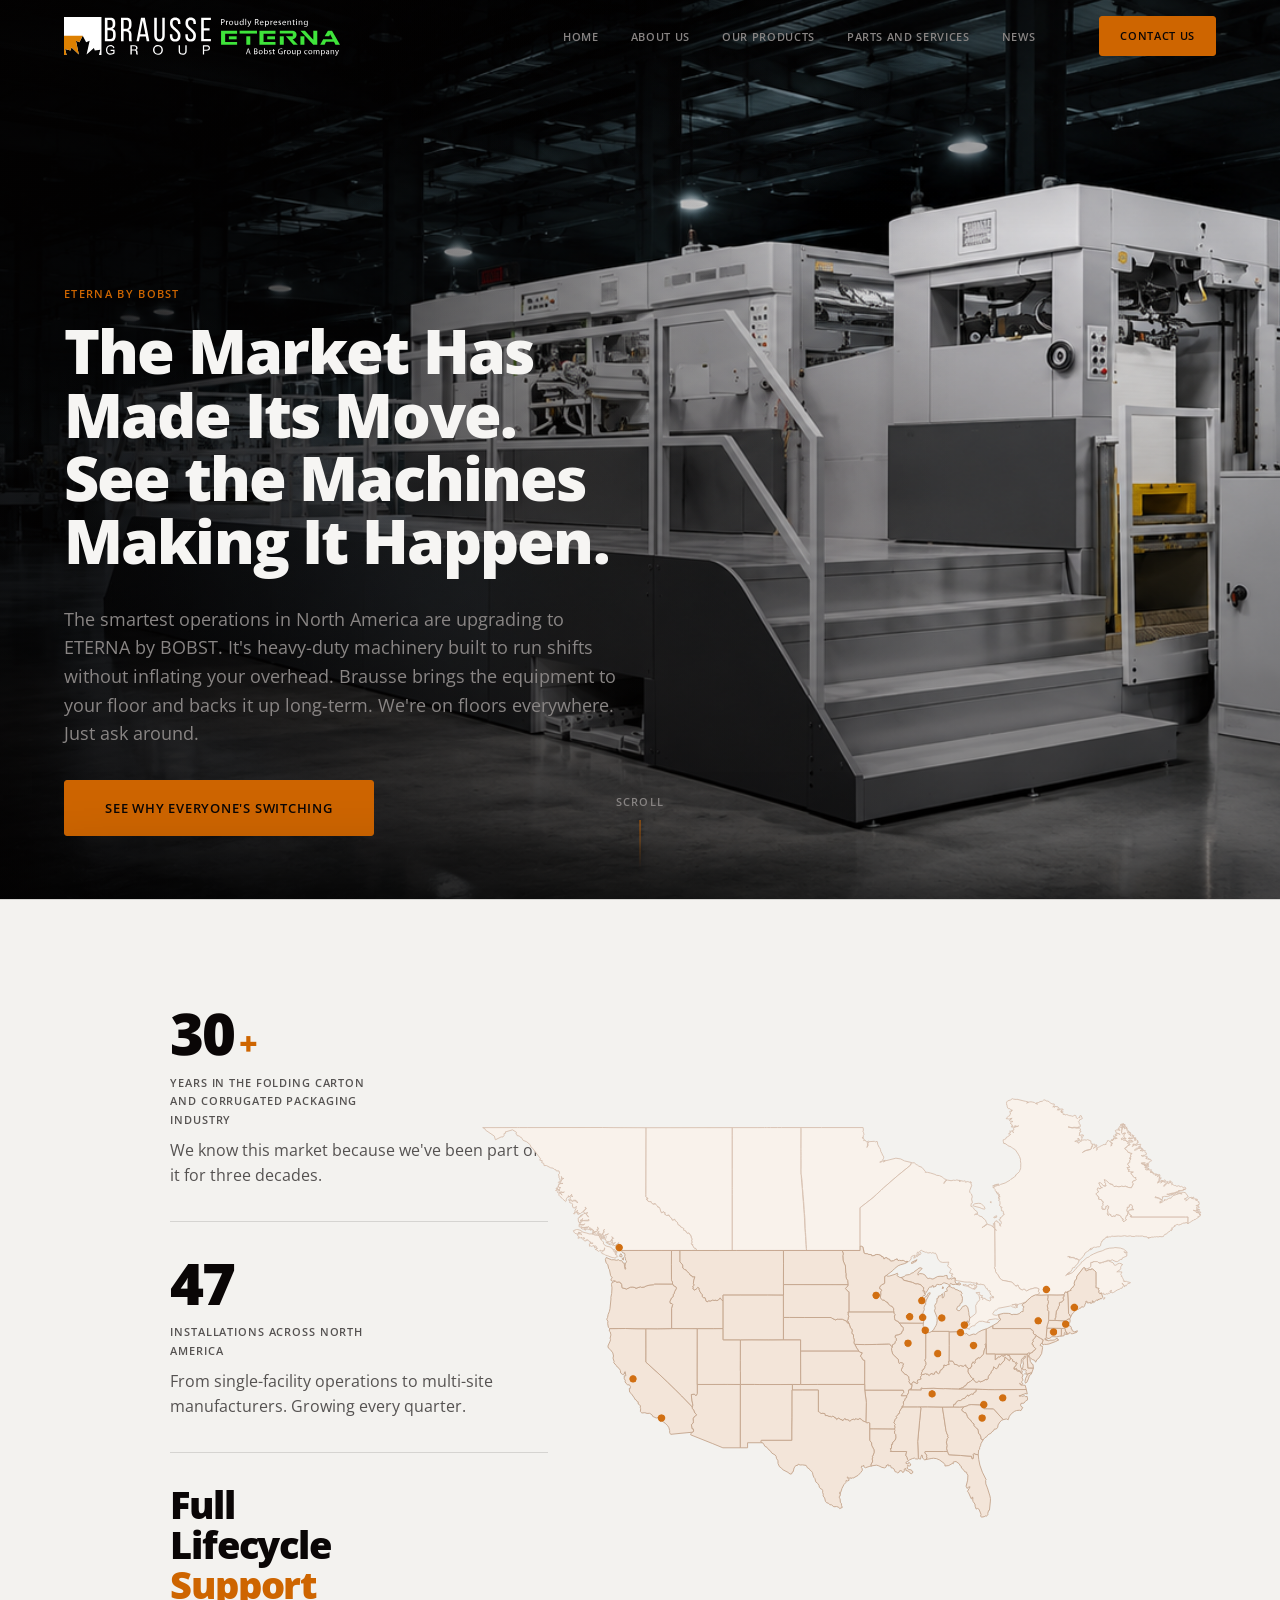
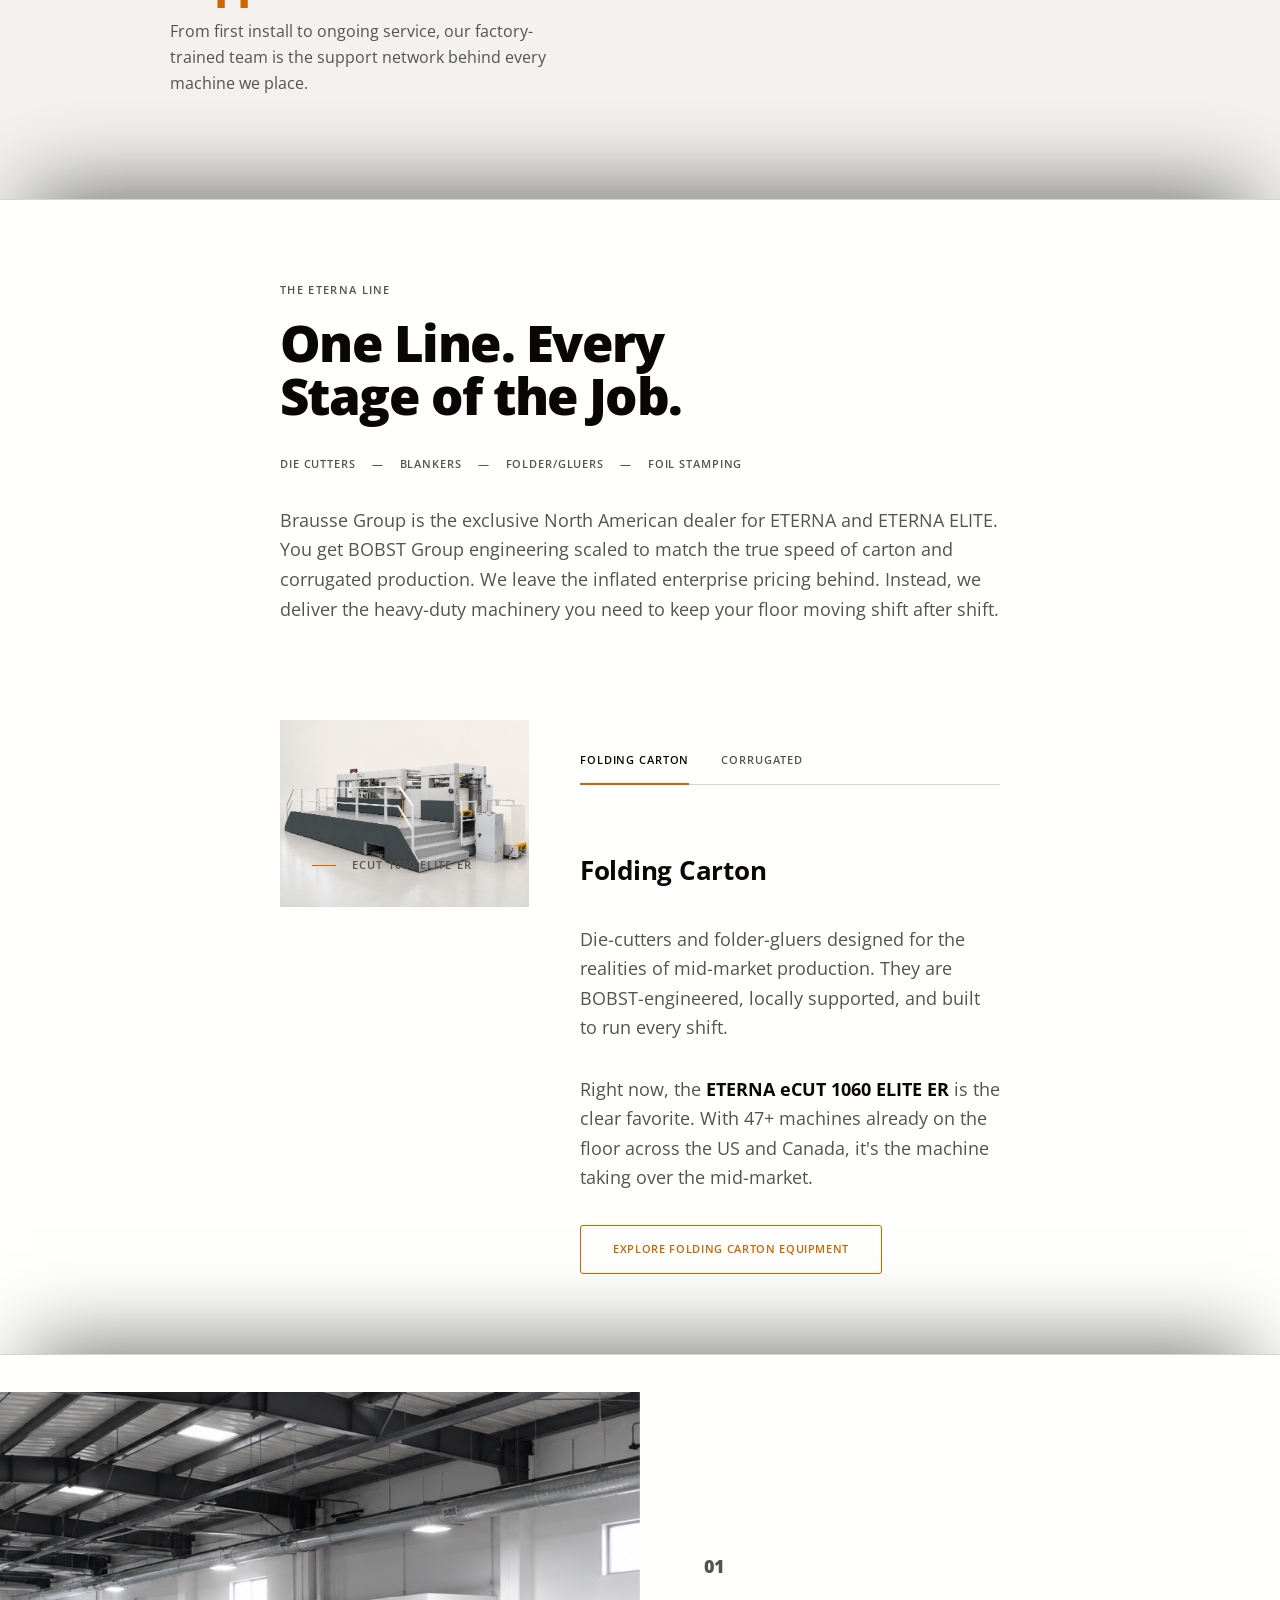
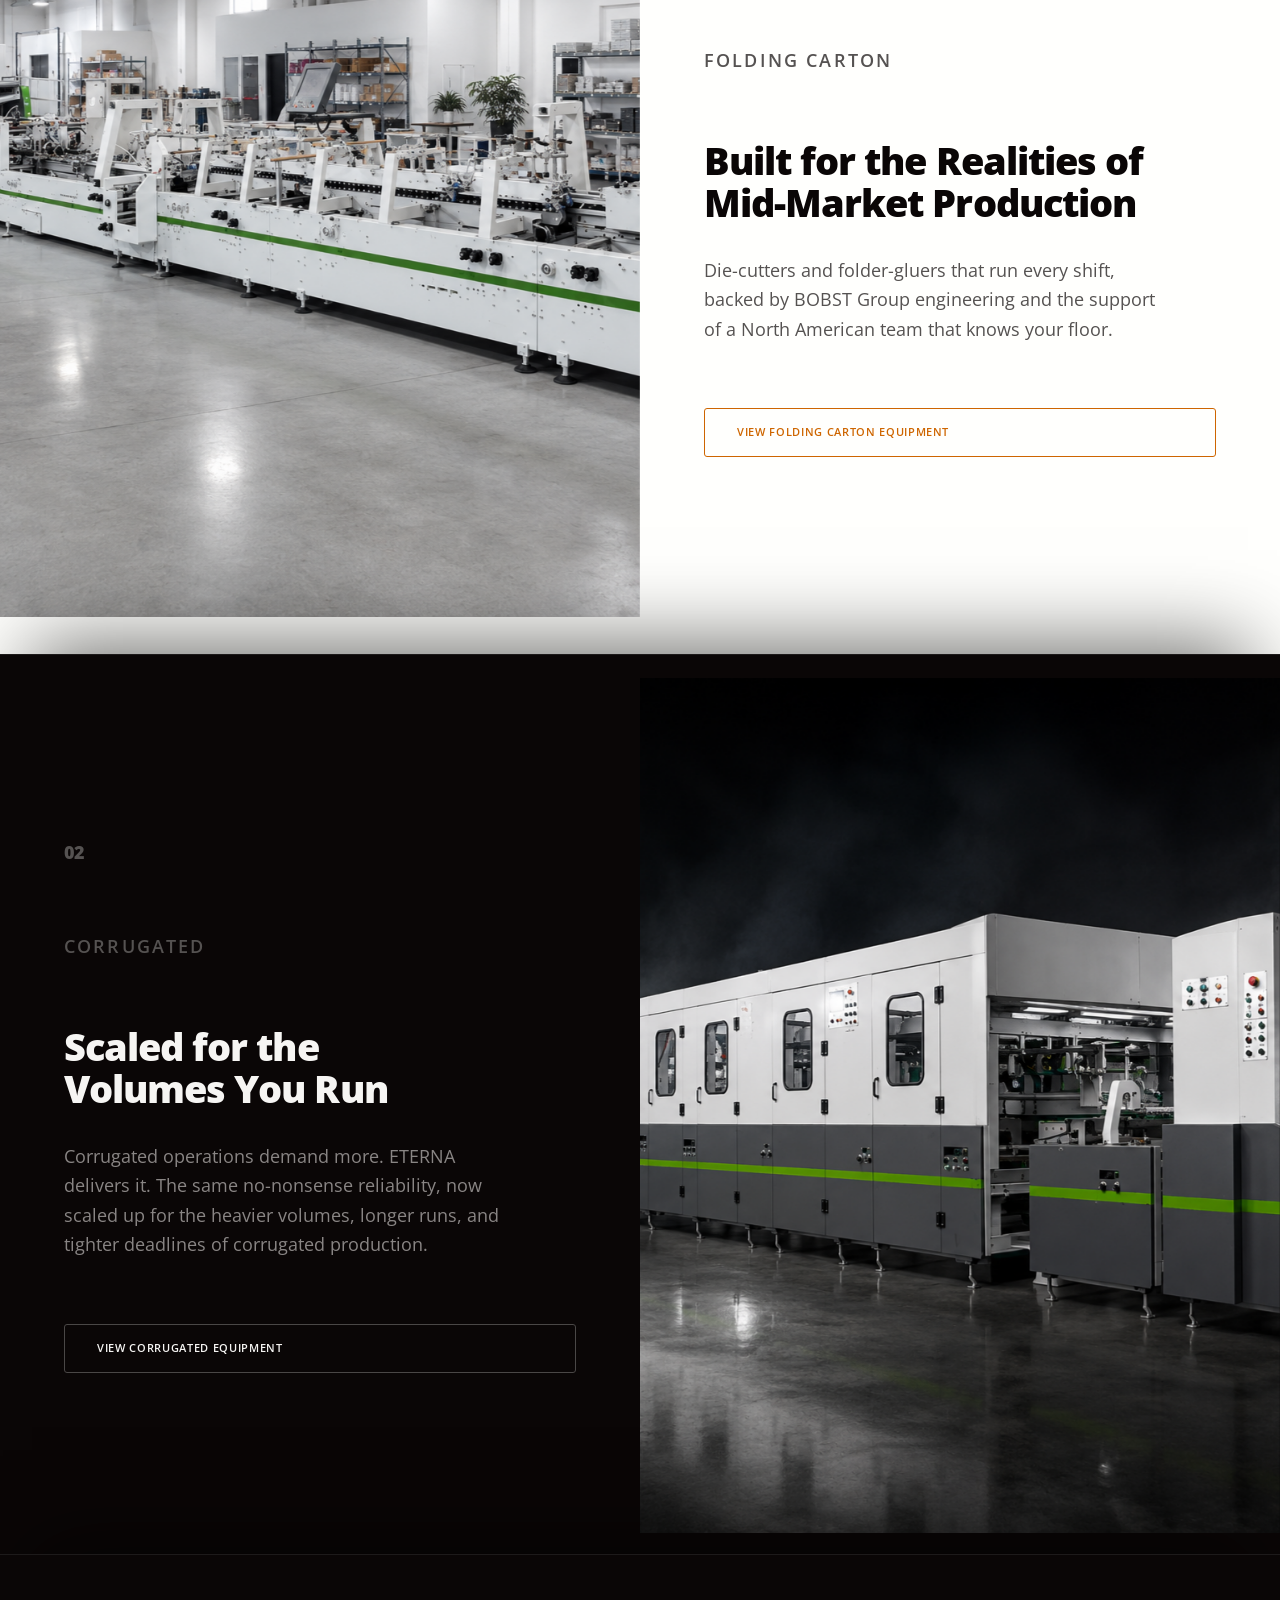
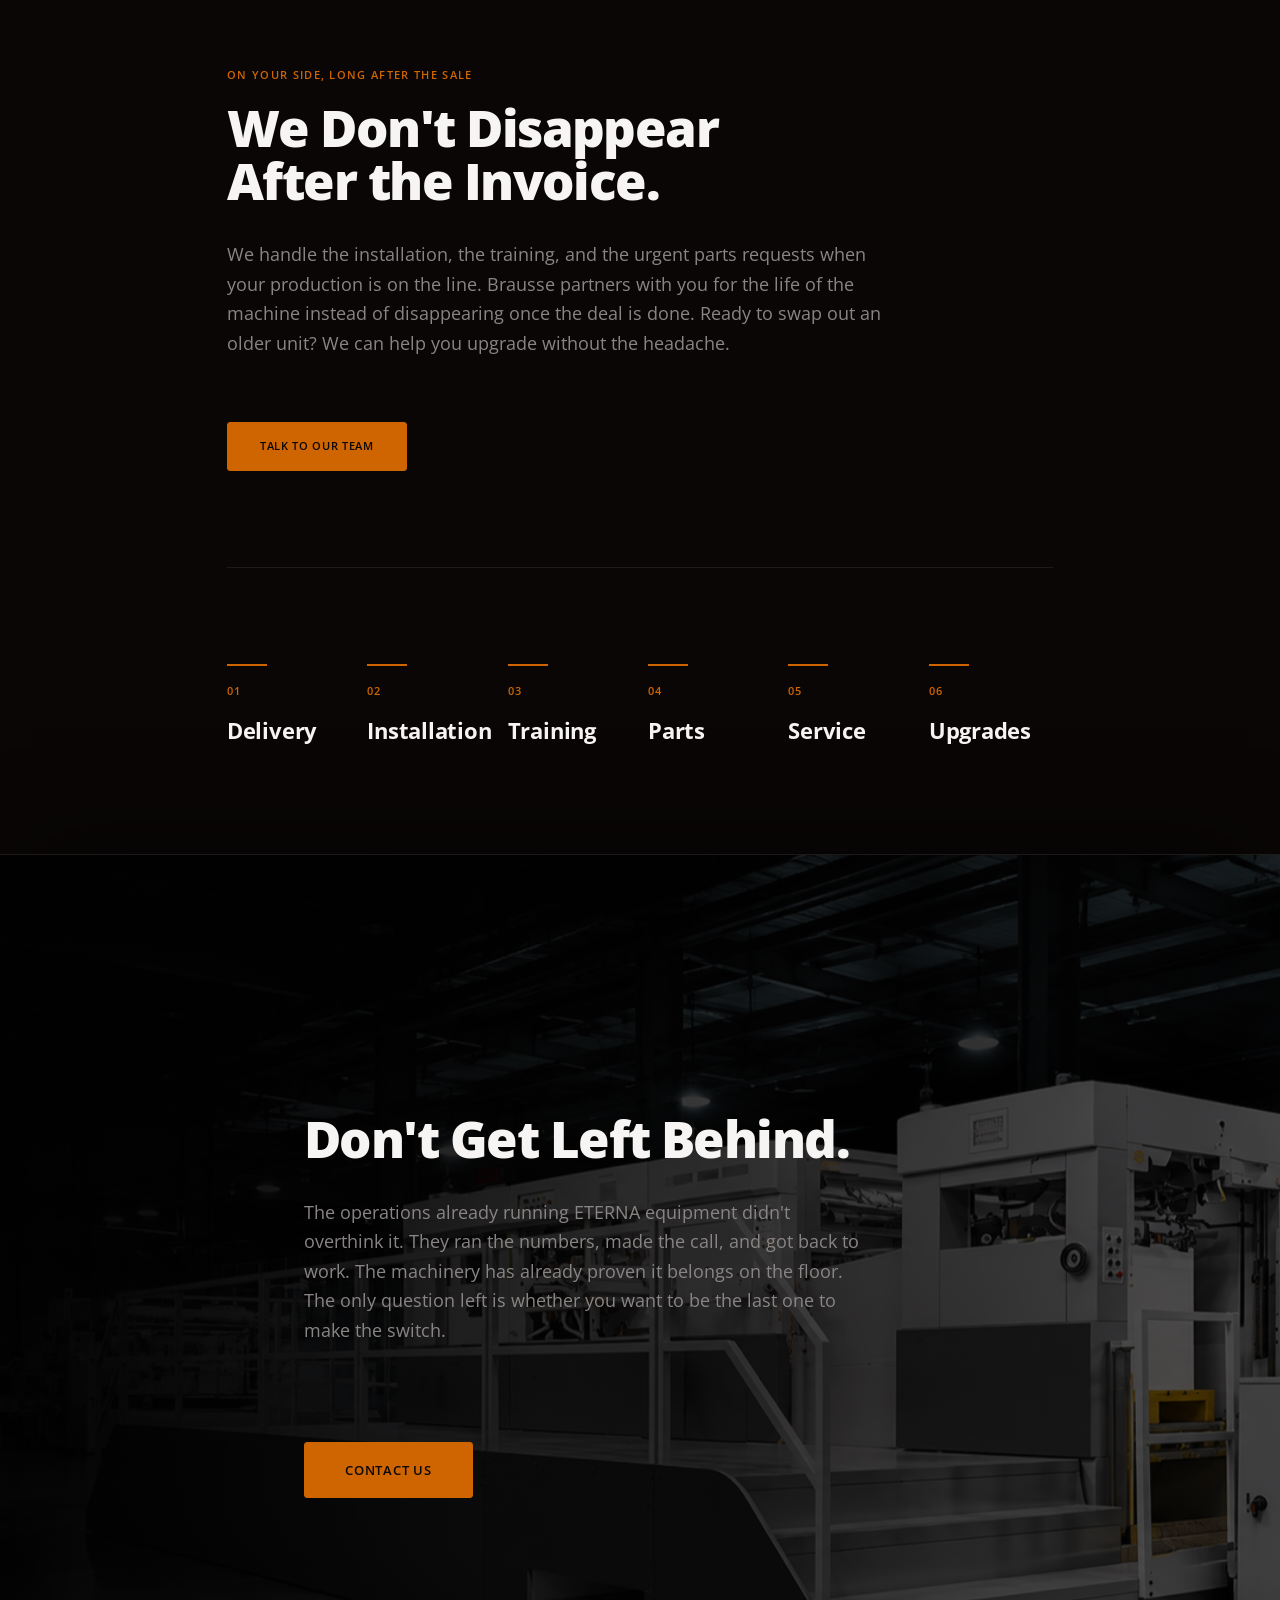
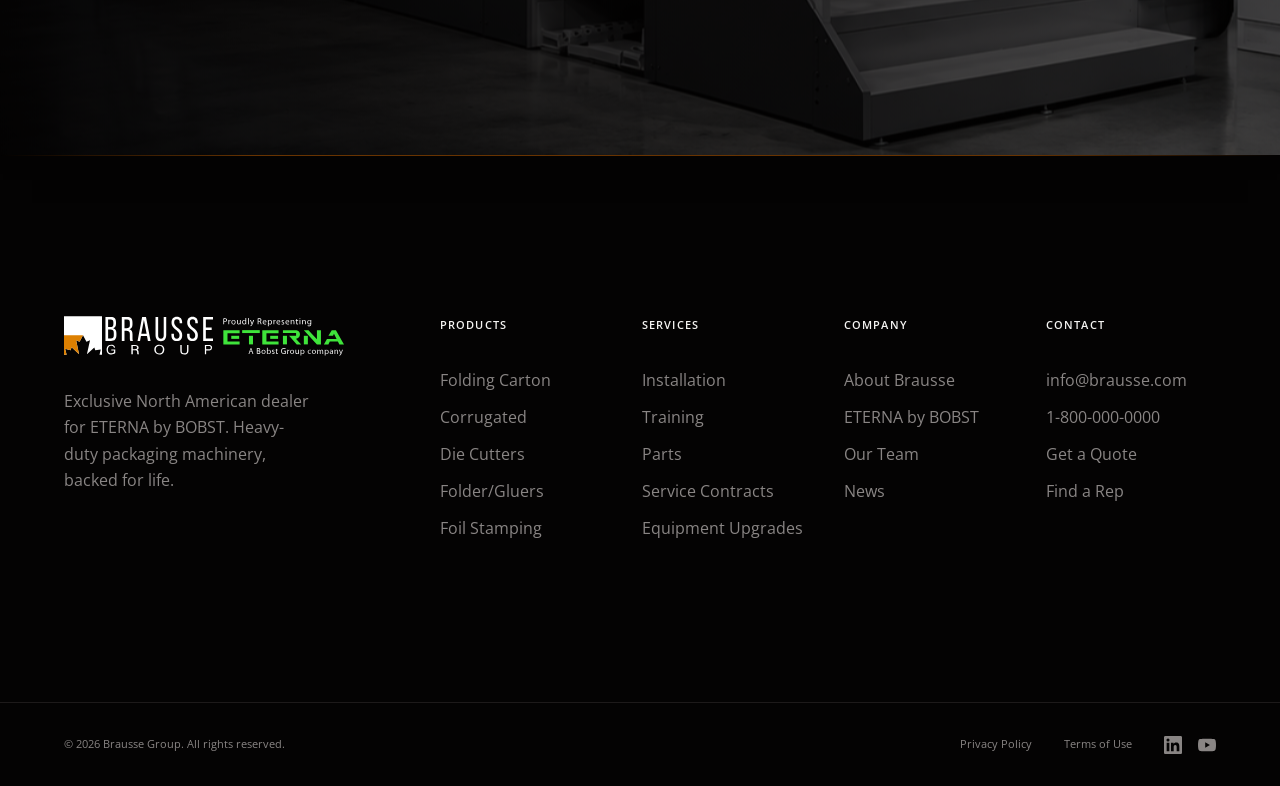
==== commit 34737195: "feat(map): add southern Canada strip; de-cramp metrics text - Projected a strip of southern Canada (" ====
--- a/index.html
+++ b/index.html
@@ -117,62 +117,74 @@
         </div>
 
         <figure class="metrics__map reveal-item">
-          <svg class="na-map" viewBox="0 0 960 534" xmlns="http://www.w3.org/2000/svg" role="img" aria-label="Map of the United States showing ETERNA eCUT 1060 ELITE installations clustered across the Midwest, Northeast and Carolinas, with sites on the West Coast">
+          <svg class="na-map" viewBox="0 -120 960 654" xmlns="http://www.w3.org/2000/svg" role="img" aria-label="Map of the United States and southern Canada showing ETERNA eCUT 1060 ELITE installations clustered across the Midwest, Northeast and Carolinas, with sites on the West Coast and in Canada">
+        <g class="na-map__canada" aria-hidden="true">
+        <path d="M885.8,62.1 L884.4,63.9 L880.7,65.1 L884.5,61.8 L885.8,62.1ZM1108.1,-30.6 L1106.4,-30.7 L1105.8,-32.6 L1100.0,-31.0 L1098.7,-32.0 L1097.4,-30.4 L1093.3,-28.5 L1089.9,-27.7 L1089.0,-29.0 L1086.6,-28.5 L1084.2,-27.1 L1082.6,-26.9 L1084.0,-25.8 L1080.0,-23.7 L1079.2,-21.8 L1077.3,-22.3 L1078.1,-20.3 L1078.2,-18.4 L1076.9,-17.2 L1076.5,-19.3 L1075.5,-17.8 L1074.2,-16.3 L1071.7,-14.9 L1070.0,-14.0 L1067.9,-11.0 L1064.2,-10.1 L1063.1,-8.8 L1062.0,-6.3 L1059.3,-5.8 L1057.2,-5.8 L1055.3,-6.2 L1051.7,-5.3 L1049.0,-5.9 L1047.5,-5.6 L1046.0,-5.0 L1044.5,-5.7 L1043.1,-4.9 L1040.1,-5.1 L1033.3,-2.9 L1035.3,-4.2 L1032.1,-3.8 L1031.2,-5.4 L1025.3,-5.9 L1022.3,-7.1 L1016.8,-6.9 L1013.1,-7.0 L1009.9,-7.1 L1006.7,-6.0 L1004.6,-6.5 L1002.8,-6.2 L999.3,-7.5 L993.7,-6.5 L988.9,-7.7 L982.2,-6.6 L977.0,-7.0 L968.5,-6.4 L964.7,-7.0 L963.0,-5.5 L960.1,-5.6 L957.9,-5.0 L956.7,-6.6 L955.1,-5.3 L956.9,-4.4 L953.5,-4.8 L951.9,-1.8 L948.3,-0.4 L947.1,2.8 L945.2,3.1 L945.0,5.8 L943.8,7.7 L943.9,10.2 L941.4,13.3 L938.4,13.1 L934.5,14.3 L932.1,13.9 L929.5,14.4 L928.9,15.8 L926.6,16.0 L928.3,16.6 L926.2,18.0 L924.8,18.9 L925.5,17.3 L924.3,16.0 L924.9,17.5 L921.6,19.2 L921.0,21.0 L918.7,22.0 L915.9,23.9 L914.3,24.9 L912.9,28.6 L910.5,31.5 L908.2,34.6 L905.9,36.0 L904.2,38.2 L902.1,37.8 L899.7,35.4 L896.6,35.3 L893.0,33.2 L887.9,33.1 L886.7,32.0 L883.1,31.4 L881.7,31.8 L883.3,31.7 L886.3,32.8 L884.6,33.5 L886.6,33.7 L891.5,33.7 L894.6,34.8 L896.1,36.0 L900.0,36.4 L901.3,38.1 L903.4,38.8 L900.2,45.8 L896.8,48.2 L895.7,50.0 L895.4,51.7 L890.9,52.9 L889.7,56.3 L887.3,60.0 L883.2,62.0 L879.6,65.2 L878.0,67.5 L880.5,65.4 L882.7,65.3 L890.2,62.0 L893.5,58.9 L895.8,55.5 L898.3,53.9 L898.7,51.8 L900.7,50.7 L906.4,44.6 L907.9,41.5 L909.7,40.8 L918.1,33.4 L919.7,33.2 L922.7,31.6 L924.1,29.9 L930.5,26.6 L938.7,23.1 L946.6,20.8 L953.5,17.5 L960.2,15.8 L968.4,15.3 L970.6,14.6 L981.0,15.6 L986.8,17.7 L992.5,21.9 L993.7,25.2 L991.5,23.8 L987.3,22.6 L988.6,23.6 L990.2,24.5 L993.7,28.0 L991.9,28.4 L993.2,30.1 L991.3,31.3 L984.7,34.0 L983.8,36.9 L980.6,37.2 L975.7,40.8 L972.7,41.1 L967.0,38.6 L965.6,37.5 L962.6,39.0 L959.1,38.7 L956.2,38.6 L955.2,39.9 L950.2,41.1 L948.6,41.9 L946.9,42.5 L944.6,43.5 L942.4,43.3 L937.9,42.4 L929.6,41.0 L929.5,42.6 L925.4,42.7 L925.3,48.3 L925.3,50.3 L922.1,53.2 L914.6,55.8 L914.5,53.2 L911.5,52.6 L899.3,68.6 L898.8,71.1 L898.3,74.1 L895.9,76.1 L894.4,79.1 L894.1,81.7 L894.0,83.8 L894.9,85.2 L892.3,87.5 L890.1,90.2 L887.3,93.3 L888.7,95.9 L886.1,95.2 L885.8,96.7 L885.4,98.3 L883.5,97.0 L881.4,97.8 L880.3,99.1 L878.0,97.9 L876.5,99.2 L875.8,101.7 L874.6,102.9 L868.2,104.0 L857.7,104.0 L847.3,103.9 L844.8,104.0 L833.8,104.3 L822.2,104.3 L826.0,102.6 L827.1,101.0 L828.9,99.9 L826.4,97.5 L827.7,92.3 L823.7,90.8 L820.0,90.6 L810.6,93.1 L804.2,96.3 L800.5,93.3 L798.8,93.2 L796.3,94.5 L791.9,92.5 L790.2,89.1 L789.0,88.1 L788.7,85.9 L787.0,85.4 L786.8,87.2 L782.2,85.7 L781.0,84.4 L780.3,82.5 L776.5,79.9 L774.5,79.2 L757.9,76.0 L757.1,74.7 L753.9,72.3 L750.6,66.0 L748.1,63.3 L745.9,59.8 L746.0,56.5 L743.8,52.8 L744.8,50.2 L744.7,28.4 L744.7,25.0 L744.4,-21.1 L747.3,-17.3 L746.3,-19.5 L744.4,-21.6 L744.4,-26.0 L744.2,-31.6 L744.2,-33.6 L747.4,-35.8 L749.2,-35.3 L748.5,-33.8 L751.0,-33.3 L752.7,-32.0 L754.1,-28.0 L755.6,-25.4 L754.4,-26.8 L754.6,-28.4 L756.0,-29.3 L756.9,-32.2 L756.3,-34.8 L754.0,-35.8 L752.6,-38.3 L755.7,-39.6 L754.8,-41.7 L757.2,-42.4 L757.9,-44.1 L759.9,-45.3 L760.6,-46.8 L762.7,-48.0 L760.3,-48.7 L761.3,-50.5 L760.5,-52.1 L760.5,-53.8 L756.9,-54.8 L757.6,-56.6 L756.0,-57.8 L757.6,-59.5 L758.2,-61.5 L755.4,-61.4 L755.3,-63.2 L753.4,-64.5 L754.5,-67.5 L754.4,-69.2 L754.1,-72.0 L753.3,-73.3 L751.3,-74.6 L752.9,-75.2 L754.5,-75.8 L753.3,-76.9 L752.9,-78.4 L750.6,-78.8 L752.5,-79.3 L752.0,-80.9 L754.7,-81.1 L752.1,-82.0 L753.2,-83.2 L750.9,-84.1 L752.6,-83.9 L753.7,-84.9 L751.8,-85.8 L748.4,-86.7 L750.3,-86.8 L751.5,-87.7 L749.8,-88.3 L746.9,-89.1 L748.5,-90.2 L746.6,-90.5 L745.4,-92.7 L745.2,-94.6 L743.3,-96.7 L743.4,-98.4 L740.8,-98.8 L742.8,-99.7 L749.2,-102.1 L753.5,-102.7 L755.3,-104.1 L763.9,-106.8 L773.2,-112.1 L774.9,-113.8 L782.0,-118.5 L784.1,-120.8 L782.6,-120.5 L788.1,-125.5 L791.1,-128.3 L791.7,-130.9 L793.0,-133.3 L793.3,-135.6 L793.5,-143.9 L792.7,-148.8 L793.2,-150.3 L791.2,-156.5 L788.6,-161.2 L783.1,-169.5 L777.6,-172.5 L775.6,-174.7 L769.1,-177.0 L768.1,-178.6 L765.0,-180.0 L762.9,-182.1 L764.0,-180.3 L761.7,-181.9 L760.1,-182.0 L761.7,-183.8 L760.4,-185.2 L760.4,-188.2 L762.0,-188.2 L763.4,-189.2 L765.3,-189.9 L765.8,-192.3 L767.9,-193.4 L772.1,-196.0 L773.1,-197.5 L774.4,-198.3 L772.9,-199.0 L770.7,-198.8 L771.5,-200.6 L773.8,-201.4 L774.0,-203.1 L772.5,-204.3 L774.7,-204.2 L776.3,-204.7 L777.9,-203.4 L780.4,-201.9 L778.4,-202.7 L776.7,-204.5 L777.9,-205.7 L780.8,-206.7 L779.6,-208.8 L780.7,-210.3 L782.2,-212.0 L784.6,-212.4 L786.2,-213.2 L787.8,-213.2 L789.4,-214.4 L786.8,-213.4 L782.3,-214.3 L783.8,-213.4 L781.3,-213.6 L780.4,-211.7 L778.5,-211.8 L775.3,-212.5 L776.5,-213.7 L778.9,-213.8 L776.6,-215.2 L776.7,-217.1 L773.5,-219.3 L776.2,-221.6 L778.8,-222.5 L776.6,-223.1 L774.7,-222.6 L772.0,-224.5 L775.7,-227.0 L773.4,-227.1 L777.2,-228.7 L771.1,-226.8 L769.9,-227.7 L766.2,-227.7 L766.7,-229.3 L770.2,-232.2 L772.4,-233.2 L772.7,-235.3 L774.3,-236.4 L772.7,-241.6 L774.2,-241.1 L776.4,-241.9 L774.7,-243.0 L777.8,-243.5 L775.3,-244.3 L772.8,-246.8 L771.0,-246.5 L769.2,-247.5 L768.0,-250.3 L768.0,-252.1 L767.1,-253.3 L766.7,-256.7 L766.8,-259.0 L768.9,-261.4 L774.1,-263.0 L777.6,-265.5 L779.5,-264.7 L784.7,-264.0 L786.4,-264.4 L799.4,-261.1 L802.6,-260.5 L807.5,-259.2 L804.4,-257.1 L810.1,-259.3 L812.7,-259.6 L815.5,-259.1 L819.1,-258.3 L821.8,-256.1 L825.1,-255.3 L822.0,-257.1 L827.5,-258.4 L829.6,-259.9 L834.2,-260.6 L836.3,-262.7 L839.4,-263.2 L841.3,-261.0 L844.1,-260.9 L847.0,-259.7 L849.4,-256.9 L851.9,-256.1 L853.9,-255.4 L856.4,-255.5 L856.6,-253.8 L855.6,-252.0 L853.7,-249.6 L855.8,-250.6 L856.9,-249.0 L856.3,-251.1 L863.3,-250.2 L864.5,-248.9 L863.0,-247.9 L865.6,-247.6 L866.8,-246.3 L865.2,-244.7 L862.8,-245.1 L861.7,-244.0 L863.2,-244.7 L865.2,-244.3 L866.9,-244.7 L867.7,-246.0 L871.9,-245.9 L873.5,-244.8 L868.9,-243.2 L870.7,-241.9 L868.4,-241.1 L873.3,-240.6 L871.6,-239.8 L869.5,-239.9 L872.0,-239.0 L873.1,-237.4 L873.4,-235.4 L875.1,-236.8 L876.8,-234.6 L879.3,-235.6 L882.6,-234.7 L883.8,-233.6 L885.8,-233.5 L888.4,-233.2 L890.1,-232.3 L892.1,-232.6 L893.7,-234.1 L896.7,-233.9 L897.5,-232.3 L897.6,-229.9 L900.2,-228.1 L901.5,-228.9 L903.0,-230.4 L904.6,-229.5 L904.1,-231.3 L904.6,-233.2 L906.9,-233.6 L908.3,-230.5 L909.3,-228.1 L903.6,-225.4 L903.9,-223.7 L901.8,-222.1 L903.1,-220.8 L903.5,-218.7 L905.4,-216.0 L905.1,-212.5 L903.6,-212.0 L901.6,-212.4 L902.8,-211.1 L893.6,-211.7 L890.0,-210.9 L882.3,-212.4 L889.8,-210.4 L895.3,-210.8 L898.0,-209.9 L903.5,-210.3 L906.1,-208.3 L905.3,-206.6 L904.6,-204.7 L906.8,-203.8 L906.0,-202.5 L904.2,-201.9 L903.1,-200.8 L904.8,-198.9 L902.9,-196.8 L905.0,-196.4 L908.6,-197.5 L911.2,-196.9 L911.4,-195.1 L909.2,-195.1 L907.6,-194.6 L906.5,-193.6 L909.7,-192.0 L908.1,-190.5 L907.9,-187.8 L906.4,-186.0 L904.4,-185.7 L903.6,-187.2 L904.4,-188.6 L903.0,-189.9 L901.1,-191.2 L900.7,-189.2 L902.2,-188.6 L902.3,-186.5 L900.7,-187.4 L895.0,-185.2 L898.4,-184.5 L900.3,-185.3 L900.2,-183.6 L902.3,-183.9 L901.0,-182.6 L902.1,-181.4 L903.9,-183.7 L905.4,-184.9 L907.0,-185.3 L909.6,-187.4 L913.1,-188.0 L917.0,-187.5 L919.1,-188.4 L925.1,-186.1 L925.3,-183.7 L925.8,-181.7 L926.8,-180.1 L928.3,-180.4 L927.8,-177.4 L926.3,-174.1 L925.9,-171.7 L923.9,-170.0 L915.8,-168.2 L912.0,-166.3 L909.3,-164.1 L916.0,-167.8 L924.9,-169.9 L926.4,-171.2 L926.5,-173.2 L927.7,-174.4 L928.7,-177.8 L928.7,-179.4 L931.0,-179.8 L933.1,-179.6 L932.7,-177.5 L933.8,-175.7 L929.9,-172.0 L932.2,-173.5 L933.7,-173.9 L934.7,-175.3 L934.9,-178.8 L936.8,-178.0 L936.4,-176.5 L935.8,-175.0 L937.2,-174.3 L936.3,-172.5 L936.8,-170.5 L935.7,-168.4 L937.4,-170.0 L937.1,-171.6 L939.9,-174.8 L941.5,-174.9 L944.9,-177.0 L946.8,-177.2 L948.6,-179.6 L950.2,-178.0 L950.8,-179.4 L953.9,-179.3 L953.8,-181.8 L954.7,-183.2 L956.4,-184.2 L956.3,-186.3 L958.2,-186.8 L962.1,-184.2 L962.7,-182.7 L964.1,-182.1 L963.5,-179.5 L964.0,-177.6 L962.4,-176.7 L964.5,-177.3 L964.2,-179.2 L965.4,-180.2 L966.7,-181.1 L964.9,-182.6 L963.4,-183.5 L962.2,-185.3 L963.5,-187.2 L967.2,-186.9 L964.0,-188.0 L966.3,-188.9 L969.1,-188.5 L967.2,-190.2 L969.4,-191.0 L972.0,-189.7 L970.7,-191.1 L974.9,-190.9 L971.3,-192.2 L969.8,-191.5 L968.5,-193.2 L968.0,-195.7 L970.5,-194.0 L972.1,-195.4 L970.9,-196.4 L970.8,-198.0 L974.3,-195.9 L972.9,-197.5 L972.1,-199.2 L977.0,-199.7 L980.4,-198.0 L976.5,-200.3 L973.4,-200.8 L971.3,-205.5 L974.1,-206.8 L977.6,-206.5 L980.4,-206.1 L976.7,-207.6 L976.8,-209.4 L979.0,-209.7 L978.1,-211.3 L979.7,-212.5 L980.2,-214.2 L982.1,-215.4 L980.8,-216.5 L982.3,-217.3 L985.9,-218.3 L987.6,-217.4 L982.5,-216.6 L983.9,-214.8 L986.0,-214.8 L986.6,-213.4 L984.4,-213.3 L983.4,-211.9 L981.6,-212.1 L982.6,-210.3 L985.7,-209.6 L983.9,-208.6 L983.8,-204.8 L982.9,-201.2 L984.9,-199.4 L989.3,-201.2 L990.8,-200.5 L988.2,-199.2 L988.2,-197.2 L988.1,-195.3 L988.3,-193.4 L990.4,-191.6 L991.6,-190.4 L989.6,-189.7 L985.7,-190.7 L982.9,-190.8 L982.7,-189.2 L984.7,-188.9 L987.1,-187.7 L991.4,-187.6 L992.1,-185.4 L993.8,-184.7 L996.3,-186.3 L998.9,-186.5 L1000.1,-187.4 L1003.0,-186.8 L1004.7,-184.8 L1003.2,-184.1 L995.5,-183.3 L994.7,-181.8 L995.9,-180.0 L998.1,-180.9 L999.2,-179.0 L993.8,-176.4 L992.9,-174.0 L989.9,-172.9 L989.3,-170.9 L992.9,-169.8 L995.4,-164.2 L997.5,-164.8 L998.1,-163.4 L1000.1,-163.4 L1001.2,-162.0 L1001.9,-163.4 L1002.7,-162.0 L1000.8,-160.7 L1000.1,-158.2 L1001.0,-155.9 L999.0,-154.9 L998.3,-153.1 L1000.5,-152.9 L999.7,-151.5 L998.4,-149.4 L998.5,-147.9 L997.6,-146.6 L996.2,-144.9 L995.0,-143.1 L997.2,-138.6 L998.4,-136.3 L996.7,-135.7 L993.6,-136.0 L994.6,-134.0 L994.9,-132.5 L996.7,-132.5 L998.3,-131.6 L996.1,-130.4 L996.0,-128.6 L998.8,-129.6 L999.7,-127.9 L1005.3,-127.5 L1001.3,-125.8 L1000.9,-124.1 L1004.6,-120.7 L1005.3,-118.6 L1007.7,-117.0 L1010.2,-117.1 L1009.7,-114.8 L1011.0,-113.4 L1009.7,-112.2 L1004.1,-109.9 L1003.3,-107.3 L1005.5,-105.5 L1001.7,-97.9 L996.7,-98.2 L991.0,-100.8 L987.4,-100.1 L983.2,-100.7 L978.1,-99.6 L972.9,-100.7 L968.9,-100.0 L966.6,-102.5 L966.2,-104.1 L964.6,-104.5 L960.0,-105.8 L954.5,-111.3 L952.8,-111.3 L951.3,-113.1 L952.7,-110.3 L951.5,-108.2 L953.2,-105.6 L952.9,-103.8 L954.1,-101.6 L952.3,-101.4 L948.5,-101.8 L947.2,-103.9 L942.8,-106.2 L940.7,-107.5 L941.8,-103.4 L943.4,-102.3 L944.7,-100.1 L947.1,-98.1 L944.1,-97.8 L942.7,-95.6 L939.7,-97.2 L937.9,-96.9 L937.4,-95.1 L938.2,-93.8 L939.6,-91.6 L939.0,-90.2 L937.3,-88.7 L935.0,-86.3 L935.7,-85.0 L937.8,-83.5 L938.1,-82.0 L940.7,-80.3 L939.7,-76.7 L945.4,-75.4 L945.6,-73.7 L946.6,-72.1 L949.1,-71.1 L947.8,-68.1 L948.5,-66.3 L948.0,-64.6 L946.4,-62.9 L946.7,-59.9 L946.2,-58.3 L949.4,-57.1 L949.7,-58.7 L950.7,-56.9 L953.1,-58.2 L953.4,-62.9 L955.4,-62.8 L956.2,-64.7 L958.3,-63.4 L959.5,-61.4 L957.7,-60.5 L958.6,-58.5 L956.8,-57.8 L956.9,-55.8 L957.8,-54.4 L958.1,-51.5 L956.4,-50.7 L956.8,-47.2 L958.4,-45.8 L959.0,-47.7 L959.4,-49.5 L961.1,-47.6 L962.8,-47.5 L962.8,-45.5 L965.2,-44.0 L967.1,-43.9 L967.8,-45.3 L970.9,-44.0 L971.4,-45.6 L972.7,-47.4 L978.3,-46.6 L982.5,-43.4 L982.6,-41.5 L986.8,-39.4 L984.7,-37.7 L986.5,-35.5 L986.9,-33.7 L989.1,-36.0 L992.0,-37.5 L990.5,-39.8 L990.9,-42.2 L991.6,-44.0 L992.1,-45.7 L994.4,-46.2 L994.2,-48.9 L995.0,-50.8 L992.9,-54.5 L993.0,-57.1 L993.8,-58.5 L993.5,-60.9 L995.0,-61.5 L997.0,-61.2 L997.6,-63.5 L997.6,-65.6 L1001.3,-66.4 L1002.4,-64.9 L1003.7,-63.4 L1002.9,-59.2 L1005.7,-57.8 L998.9,-56.0 L996.8,-55.0 L995.0,-52.9 L996.7,-52.6 L997.5,-51.0 L997.3,-48.5 L1001.9,-45.6 L1002.2,-43.8 L999.2,-44.5 L1000.3,-43.0 L1103.8,-43.0 L1108.2,-43.0 L1108.1,-30.6Z"/>
+        <path d="M987.6,-217.4 L990.1,-216.1 L986.4,-217.2 L984.0,-215.9 L987.3,-216.6 L988.8,-215.9 L987.2,-214.7 L989.7,-215.7 L988.4,-213.5 L986.1,-212.6 L982.9,-210.8 L986.5,-212.2 L988.9,-212.3 L990.2,-213.7 L990.3,-212.0 L986.8,-211.1 L989.9,-210.5 L988.2,-208.8 L990.4,-209.5 L992.7,-211.0 L991.0,-211.4 L993.5,-211.7 L991.5,-210.0 L993.3,-209.4 L992.1,-208.4 L994.3,-208.9 L993.4,-206.6 L993.7,-204.4 L997.0,-204.6 L995.5,-203.4 L994.3,-201.0 L995.6,-201.7 L996.4,-203.2 L998.5,-202.7 L996.6,-200.7 L998.4,-202.0 L1000.8,-200.9 L999.6,-198.8 L996.3,-198.8 L1000.1,-198.2 L999.5,-195.1 L1002.0,-197.7 L1003.7,-197.4 L1003.9,-195.6 L1002.2,-194.7 L1006.4,-196.0 L1005.5,-194.8 L1005.6,-192.7 L1003.6,-191.8 L1000.1,-191.1 L997.4,-191.8 L995.5,-190.5 L998.0,-191.3 L998.4,-189.1 L998.4,-190.7 L1004.0,-190.7 L1006.5,-192.2 L1010.5,-191.2 L1007.1,-190.6 L1008.9,-190.1 L1007.6,-188.9 L1009.7,-189.6 L1007.3,-187.0 L1010.0,-187.4 L1011.4,-188.0 L1013.8,-186.3 L1013.9,-184.7 L1011.9,-183.9 L1014.7,-184.0 L1013.9,-182.3 L1009.8,-179.6 L1005.4,-179.9 L1004.0,-179.0 L1006.3,-179.3 L1003.0,-175.4 L1008.2,-178.8 L1011.1,-178.7 L1010.1,-176.9 L1011.7,-178.5 L1015.7,-179.4 L1019.2,-179.6 L1018.2,-177.6 L1018.6,-175.5 L1014.8,-174.6 L1018.1,-174.7 L1019.3,-173.6 L1018.0,-172.7 L1011.3,-172.2 L1009.1,-170.4 L1007.0,-168.6 L1010.4,-169.0 L1015.2,-172.1 L1017.2,-172.1 L1019.4,-172.5 L1021.4,-172.7 L1020.1,-171.1 L1022.8,-171.4 L1023.7,-169.7 L1020.2,-169.2 L1017.8,-167.6 L1021.3,-168.4 L1022.1,-166.2 L1023.2,-168.5 L1025.4,-167.1 L1026.7,-168.4 L1027.8,-166.9 L1026.5,-165.6 L1028.8,-164.3 L1029.3,-162.5 L1030.6,-161.4 L1027.9,-160.4 L1026.5,-159.1 L1024.3,-159.2 L1023.3,-157.6 L1019.9,-158.6 L1022.8,-156.9 L1026.0,-157.8 L1030.5,-156.7 L1031.9,-155.6 L1030.0,-155.7 L1030.9,-154.0 L1028.5,-153.2 L1030.4,-152.5 L1032.4,-152.1 L1034.6,-152.9 L1033.7,-151.3 L1037.8,-151.2 L1039.1,-149.9 L1038.9,-148.0 L1037.0,-147.7 L1034.6,-145.6 L1034.2,-144.0 L1030.3,-143.7 L1030.5,-141.7 L1033.6,-142.4 L1031.6,-141.9 L1034.3,-140.6 L1030.0,-140.6 L1020.7,-143.4 L1024.2,-144.4 L1027.9,-144.5 L1019.9,-144.6 L1020.6,-143.0 L1030.1,-140.1 L1025.1,-139.8 L1029.6,-139.2 L1033.4,-139.1 L1034.2,-137.7 L1032.4,-137.2 L1028.0,-137.6 L1029.6,-136.7 L1026.5,-136.4 L1029.0,-135.8 L1032.1,-135.3 L1035.4,-133.1 L1031.8,-133.4 L1034.3,-132.7 L1032.3,-132.4 L1030.7,-133.3 L1027.5,-133.0 L1030.0,-131.5 L1034.3,-131.7 L1035.9,-131.1 L1039.3,-131.7 L1038.3,-129.6 L1037.6,-128.2 L1041.1,-127.9 L1036.8,-127.2 L1038.6,-127.0 L1043.0,-126.3 L1043.7,-124.8 L1041.7,-124.6 L1043.3,-123.8 L1048.9,-123.9 L1048.1,-121.9 L1045.8,-121.8 L1048.9,-121.3 L1050.7,-123.3 L1051.6,-120.8 L1051.0,-119.2 L1050.2,-117.9 L1051.4,-119.2 L1053.0,-122.9 L1055.3,-122.0 L1055.1,-120.3 L1053.2,-119.8 L1054.8,-118.6 L1053.9,-116.5 L1055.7,-118.2 L1053.8,-115.4 L1053.4,-113.3 L1055.8,-116.2 L1057.9,-116.1 L1055.4,-114.3 L1054.7,-112.1 L1052.5,-110.3 L1051.2,-109.5 L1052.9,-110.4 L1054.7,-111.3 L1053.6,-110.0 L1052.7,-108.4 L1050.3,-107.0 L1053.3,-108.2 L1054.9,-109.2 L1058.6,-112.0 L1058.0,-110.1 L1060.8,-111.6 L1058.1,-108.1 L1056.5,-107.1 L1059.6,-108.9 L1060.8,-111.0 L1062.5,-110.9 L1064.7,-112.9 L1065.8,-111.7 L1065.5,-110.2 L1063.4,-109.3 L1061.8,-109.4 L1064.4,-108.3 L1067.0,-108.8 L1068.7,-109.5 L1070.5,-109.0 L1069.0,-107.2 L1065.5,-105.3 L1063.8,-103.5 L1062.1,-100.8 L1064.6,-101.5 L1065.1,-103.8 L1067.6,-105.1 L1070.4,-107.5 L1072.7,-110.0 L1074.8,-111.0 L1075.2,-109.3 L1073.3,-108.2 L1071.2,-105.5 L1073.3,-106.8 L1074.4,-108.1 L1075.9,-107.8 L1077.0,-109.3 L1078.1,-108.1 L1076.7,-105.9 L1079.1,-105.0 L1077.2,-103.7 L1079.3,-104.3 L1081.0,-102.9 L1082.5,-102.1 L1085.2,-101.9 L1087.0,-100.5 L1090.4,-101.7 L1093.6,-100.0 L1095.9,-100.5 L1099.1,-98.2 L1101.0,-98.9 L1102.5,-98.7 L1104.2,-97.2 L1103.6,-95.6 L1098.4,-94.8 L1103.0,-94.5 L1101.3,-94.5 L1099.1,-92.9 L1091.2,-92.7 L1089.4,-91.5 L1092.0,-91.9 L1089.7,-91.0 L1086.4,-90.0 L1081.8,-88.1 L1078.8,-87.9 L1071.3,-86.0 L1068.1,-86.0 L1069.1,-84.9 L1072.9,-85.4 L1082.4,-87.6 L1087.4,-89.8 L1083.7,-85.9 L1076.8,-85.6 L1078.7,-85.2 L1077.2,-84.1 L1075.5,-83.9 L1069.9,-81.4 L1064.0,-81.7 L1059.0,-80.3 L1060.9,-78.8 L1059.2,-76.8 L1059.0,-75.1 L1054.8,-78.0 L1048.0,-80.2 L1047.0,-81.4 L1046.0,-79.3 L1048.1,-79.2 L1052.5,-78.2 L1056.6,-75.7 L1060.4,-74.4 L1058.9,-73.5 L1055.8,-72.2 L1054.8,-71.0 L1058.3,-71.2 L1054.7,-69.6 L1056.9,-69.6 L1058.5,-70.5 L1060.8,-71.5 L1062.6,-73.6 L1064.7,-74.0 L1062.9,-75.1 L1067.6,-75.1 L1071.4,-77.6 L1073.9,-78.5 L1076.2,-78.3 L1077.2,-79.7 L1079.4,-82.7 L1091.5,-87.0 L1097.0,-86.4 L1091.0,-87.9 L1088.3,-86.9 L1086.8,-87.9 L1090.8,-90.0 L1099.1,-89.2 L1102.9,-88.8 L1104.0,-87.8 L1105.0,-85.1 L1107.5,-83.6 L1106.2,-82.7 L1108.6,-81.3 L1107.2,-79.9 L1100.9,-76.4 L1102.6,-77.0 L1104.7,-76.2 L1104.8,-74.4 L1103.8,-73.0 L1105.2,-74.0 L1107.6,-75.5 L1108.6,-77.2 L1109.6,-78.9 L1114.6,-79.8 L1116.3,-78.9 L1118.5,-80.4 L1119.2,-79.1 L1114.3,-78.2 L1118.2,-77.0 L1120.6,-77.2 L1125.6,-76.1 L1125.9,-74.5 L1121.8,-75.3 L1125.5,-73.7 L1126.6,-72.6 L1128.3,-71.7 L1127.5,-70.4 L1129.1,-70.1 L1129.4,-68.2 L1128.8,-66.0 L1126.9,-66.4 L1127.5,-64.6 L1123.3,-64.6 L1124.2,-63.3 L1127.8,-63.3 L1129.2,-60.6 L1126.2,-59.9 L1123.4,-60.2 L1125.2,-59.0 L1126.7,-57.2 L1129.8,-57.0 L1129.4,-55.4 L1127.0,-56.4 L1124.0,-56.7 L1126.4,-56.0 L1126.0,-54.5 L1124.6,-55.0 L1122.2,-54.4 L1118.0,-55.5 L1122.0,-54.1 L1124.3,-54.5 L1126.5,-53.5 L1130.1,-53.4 L1131.8,-52.2 L1131.8,-50.6 L1129.3,-51.1 L1122.9,-52.1 L1128.9,-49.8 L1130.8,-49.1 L1129.4,-48.0 L1132.2,-47.5 L1129.6,-47.4 L1131.1,-46.8 L1131.1,-45.1 L1129.4,-44.7 L1128.6,-43.0 L1126.7,-43.4 L1127.7,-42.2 L1124.1,-40.0 L1122.6,-38.6 L1119.0,-37.6 L1118.0,-36.4 L1115.0,-35.5 L1112.9,-33.1 L1110.9,-32.3 L1108.1,-30.6 L1108.2,-43.0 L1103.8,-43.0 L1000.3,-43.0 L999.2,-44.5 L1002.2,-43.8 L1001.9,-45.6 L997.3,-48.5 L996.5,-50.6 L996.7,-52.6 L995.0,-52.9 L996.8,-55.0 L998.9,-56.0 L1006.4,-56.7 L1002.9,-59.2 L1003.7,-63.4 L1002.4,-64.9 L1001.3,-66.4 L997.6,-65.6 L997.6,-63.5 L997.0,-61.2 L995.0,-61.5 L993.5,-60.9 L993.8,-58.5 L993.0,-57.1 L992.9,-54.5 L995.0,-50.8 L994.2,-48.9 L994.4,-46.2 L992.1,-45.7 L991.6,-44.0 L990.9,-42.2 L990.5,-39.8 L992.0,-37.5 L989.1,-36.0 L986.9,-33.7 L986.5,-35.5 L984.9,-36.5 L986.7,-38.7 L982.6,-41.5 L982.5,-43.4 L978.3,-46.6 L972.7,-47.4 L971.4,-45.6 L970.9,-44.0 L967.8,-45.3 L967.1,-43.9 L965.2,-44.0 L962.8,-45.5 L962.8,-47.5 L961.1,-47.6 L959.4,-49.5 L959.0,-47.7 L958.4,-45.8 L956.8,-47.2 L956.0,-49.5 L958.1,-51.5 L956.6,-54.1 L956.9,-55.8 L956.8,-57.8 L958.6,-58.5 L957.7,-60.5 L959.5,-61.4 L958.3,-63.4 L956.2,-64.7 L955.4,-62.8 L953.4,-62.9 L953.1,-58.2 L950.7,-56.9 L949.7,-58.7 L949.4,-57.1 L946.6,-57.7 L946.7,-59.9 L946.4,-62.9 L948.0,-64.6 L948.5,-66.3 L947.8,-68.1 L949.1,-71.1 L947.9,-72.5 L945.6,-73.7 L945.4,-75.4 L939.7,-76.7 L940.7,-80.3 L938.1,-82.0 L937.8,-83.5 L935.7,-85.0 L935.0,-86.3 L937.3,-88.7 L939.8,-89.9 L939.6,-91.6 L938.0,-92.7 L937.4,-95.1 L937.9,-96.9 L939.7,-97.2 L942.7,-95.6 L944.1,-97.8 L947.1,-98.1 L944.2,-99.1 L942.7,-101.5 L941.8,-103.4 L940.3,-106.4 L943.2,-107.4 L947.2,-103.9 L948.5,-101.8 L951.9,-100.4 L954.1,-101.6 L952.9,-103.8 L953.2,-105.6 L951.5,-108.2 L951.9,-109.7 L950.2,-112.9 L952.7,-112.3 L954.5,-111.3 L960.0,-105.8 L963.3,-104.1 L966.2,-104.1 L966.6,-102.5 L968.9,-100.0 L972.9,-100.7 L978.1,-99.6 L983.2,-100.7 L987.4,-100.1 L989.8,-100.8 L996.7,-98.2 L1001.7,-97.9 L1005.5,-105.5 L1003.3,-107.3 L1004.1,-109.9 L1009.7,-112.2 L1011.0,-113.4 L1009.7,-114.8 L1010.2,-117.1 L1007.7,-117.0 L1005.3,-118.6 L1004.6,-120.7 L1000.9,-124.1 L1001.3,-125.8 L1005.3,-127.5 L999.7,-127.9 L998.3,-128.6 L996.0,-128.6 L996.1,-130.4 L998.3,-131.6 L996.7,-132.5 L994.9,-132.5 L994.6,-134.0 L993.6,-136.0 L996.7,-135.7 L998.4,-136.3 L997.2,-138.6 L994.2,-142.0 L996.4,-143.5 L998.4,-145.5 L998.5,-147.9 L998.4,-149.4 L999.8,-150.4 L1000.5,-152.9 L999.3,-153.9 L998.7,-152.1 L999.0,-154.9 L1001.0,-155.9 L1000.1,-158.2 L1000.1,-160.1 L1002.7,-162.0 L1001.9,-163.4 L1001.2,-162.0 L1000.1,-163.4 L998.1,-163.4 L997.5,-164.8 L995.9,-164.3 L992.8,-168.6 L989.3,-170.9 L989.9,-172.9 L992.9,-174.0 L993.8,-176.4 L999.2,-179.0 L998.1,-180.9 L995.9,-180.0 L994.7,-181.8 L995.5,-183.3 L1003.2,-184.1 L1004.7,-184.8 L1003.0,-186.8 L1000.1,-187.4 L998.9,-186.5 L996.3,-186.3 L993.8,-184.7 L992.1,-185.4 L991.4,-187.6 L987.1,-187.7 L984.7,-188.9 L983.2,-188.2 L982.3,-189.9 L984.6,-191.5 L989.6,-189.7 L991.6,-190.4 L990.4,-191.6 L988.3,-192.3 L987.6,-194.2 L987.6,-196.1 L987.6,-197.9 L990.8,-200.5 L989.3,-201.2 L984.9,-199.4 L982.9,-201.2 L983.8,-204.8 L983.1,-207.3 L985.6,-208.6 L982.6,-210.3 L981.6,-212.1 L983.4,-211.9 L984.9,-212.4 L986.6,-213.4 L986.0,-214.8 L983.9,-214.8 L982.5,-215.8 L987.6,-217.4Z"/>
+        <path d="M-27.2,2.2 L-29.1,-0.2 L-28.1,-2.2 L-26.7,-3.0 L-29.9,-4.0 L-29.7,-2.1 L-31.4,-1.5 L-32.8,-2.7 L-32.1,-4.7 L-34.9,-3.4 L-35.7,-4.6 L-38.0,-2.7 L-39.9,-3.5 L-37.3,-6.0 L-38.9,-6.7 L-40.3,-7.6 L-40.2,-10.7 L-34.7,-11.2 L-32.4,-8.8 L-34.4,-11.7 L-33.1,-12.9 L-34.9,-13.5 L-39.3,-14.1 L-37.9,-13.2 L-35.5,-13.1 L-41.3,-10.8 L-45.0,-12.1 L-46.9,-14.3 L-48.2,-17.1 L-42.4,-19.3 L-39.9,-19.3 L-33.4,-17.2 L-32.9,-15.7 L-28.4,-13.8 L-22.8,-12.6 L-18.6,-11.0 L-14.3,-11.1 L-10.1,-10.2 L-8.1,-9.0 L-4.5,-8.4 L-1.9,-8.6 L0.2,-7.5 L1.5,-4.1 L4.5,0.9 L7.2,3.3 L9.4,5.1 L7.6,6.0 L10.7,10.3 L14.8,12.2 L20.7,13.5 L24.1,15.3 L24.9,17.4 L26.5,17.6 L27.5,19.3 L26.2,20.1 L30.2,23.6 L30.5,25.4 L31.4,28.7 L32.5,27.5 L34.1,30.4 L35.2,31.6 L34.2,32.7 L32.5,31.8 L30.8,34.6 L27.3,33.5 L24.7,33.4 L16.6,30.2 L12.3,28.9 L10.1,27.4 L5.4,25.7 L4.2,24.2 L7.1,22.4 L9.8,19.7 L10.8,17.3 L10.4,15.0 L10.1,17.5 L8.8,20.0 L5.7,20.6 L3.3,21.1 L1.9,20.7 L3.1,19.7 L1.2,20.5 L-0.6,21.8 L-4.7,19.0 L-7.0,18.2 L-4.7,17.8 L-2.6,15.6 L-5.0,17.0 L-4.7,14.7 L-5.4,12.4 L-6.5,14.6 L-8.5,15.3 L-8.1,13.4 L-7.4,10.9 L-9.0,13.3 L-9.8,10.7 L-12.1,11.6 L-13.8,12.5 L-15.5,11.4 L-17.8,12.2 L-18.2,7.8 L-16.6,6.7 L-11.1,6.4 L-14.2,6.4 L-16.1,6.1 L-15.6,3.9 L-17.0,5.1 L-19.4,1.3 L-22.4,-0.2 L-22.7,1.5 L-23.8,-0.2 L-24.2,1.9 L-27.2,2.2ZM1.2,-10.5 L1.0,-8.7 L-1.5,-8.9 L1.2,-10.5ZM2.8,-10.0 L4.5,-9.0 L6.4,-5.7 L5.1,-3.5 L5.2,-5.6 L3.8,-7.6 L0.9,-7.2 L2.2,-8.1 L2.8,-10.0ZM8.9,-7.1 L10.2,-5.3 L10.4,-3.3 L9.9,-5.0 L7.8,-5.9 L8.9,-7.1ZM1.6,-6.5 L3.1,-7.1 L4.5,-5.4 L4.2,-3.9 L4.5,-0.5 L3.7,-2.6 L2.0,-4.0 L1.6,-6.5ZM7.5,-5.7 L9.0,-2.4 L7.4,-1.2 L6.2,-3.2 L7.5,-4.7 L7.5,-5.7ZM21.5,9.7 L16.3,7.2 L12.8,4.6 L17.8,5.4 L21.5,9.7ZM28.7,18.1 L31.2,20.9 L34.6,22.8 L31.1,21.4 L28.9,19.3 L28.2,18.0 L28.7,18.1ZM30.3,21.5 L32.6,23.3 L33.6,25.2 L31.2,25.9 L31.0,24.4 L30.1,22.2 L30.3,21.5ZM136.5,20.1 L129.9,20.1 L117.5,20.1 L107.1,20.1 L74.4,20.1 L43.6,20.1 L41.9,19.6 L39.0,19.2 L37.3,18.8 L39.1,16.9 L37.8,17.8 L36.4,16.0 L35.6,14.3 L37.3,14.4 L40.9,14.0 L42.1,10.9 L41.3,12.5 L35.3,13.1 L35.9,11.1 L35.5,9.3 L37.1,5.4 L35.7,6.2 L35.5,7.7 L31.7,9.4 L31.9,11.3 L27.5,10.4 L25.1,10.2 L22.4,6.7 L23.1,4.8 L26.2,6.9 L27.2,9.5 L27.4,7.4 L29.7,6.6 L31.0,5.3 L26.8,6.6 L24.6,4.0 L25.5,1.6 L24.1,-0.6 L27.6,-2.8 L26.4,-4.2 L23.7,-5.5 L26.5,-3.1 L23.5,-1.1 L23.8,0.8 L24.6,2.7 L22.8,0.7 L22.7,2.4 L19.3,3.8 L15.2,3.3 L11.4,-0.1 L10.0,-2.3 L12.3,-0.6 L12.6,-2.6 L13.3,-4.4 L13.7,-6.0 L11.9,-7.8 L12.9,-9.1 L16.4,-10.0 L17.8,-11.5 L14.3,-9.8 L12.6,-9.9 L10.0,-7.5 L7.9,-8.0 L7.3,-10.0 L7.3,-8.4 L6.3,-11.0 L9.5,-13.4 L9.5,-15.2 L8.6,-17.6 L10.7,-19.5 L8.7,-18.6 L8.9,-16.3 L8.8,-14.0 L5.6,-11.4 L4.5,-9.6 L3.3,-10.7 L1.4,-12.3 L0.4,-10.7 L-2.1,-10.6 L-1.3,-12.3 L-1.4,-14.1 L0.2,-16.0 L-1.6,-14.9 L-2.1,-12.4 L-2.7,-10.7 L-4.1,-9.9 L-5.7,-11.4 L-8.2,-10.8 L-13.4,-11.6 L-11.8,-11.9 L-8.0,-14.2 L-12.3,-13.3 L-4.2,-15.2 L-2.7,-17.0 L-3.2,-18.9 L-1.6,-19.1 L-1.0,-20.6 L-1.7,-22.9 L-3.0,-24.0 L-2.2,-21.0 L-3.7,-19.2 L-3.2,-17.4 L-4.9,-15.8 L-7.9,-15.3 L-12.4,-14.9 L-9.4,-17.6 L-11.9,-17.3 L-11.8,-19.2 L-17.0,-18.1 L-18.0,-19.4 L-12.6,-19.8 L-16.5,-20.9 L-17.3,-23.4 L-17.5,-20.7 L-19.7,-19.2 L-22.8,-20.7 L-28.0,-20.5 L-26.2,-19.6 L-23.8,-19.4 L-25.6,-18.1 L-29.3,-20.2 L-31.6,-20.4 L-33.9,-22.0 L-33.3,-24.0 L-31.4,-23.2 L-29.0,-22.8 L-22.7,-23.4 L-20.5,-22.0 L-21.0,-23.7 L-19.6,-25.1 L-22.1,-23.8 L-28.5,-23.1 L-31.5,-23.4 L-33.3,-24.4 L-35.7,-23.9 L-38.0,-25.4 L-37.5,-27.2 L-34.4,-28.1 L-30.2,-27.9 L-27.5,-28.7 L-27.1,-30.2 L-28.2,-28.8 L-29.7,-28.3 L-33.5,-28.5 L-37.9,-29.0 L-36.0,-30.1 L-34.1,-31.8 L-33.3,-34.9 L-29.0,-35.9 L-19.7,-35.6 L-18.8,-36.9 L-19.7,-38.7 L-19.3,-36.9 L-26.1,-36.6 L-29.6,-36.3 L-32.1,-36.0 L-32.2,-37.7 L-30.9,-40.1 L-31.6,-38.3 L-32.9,-36.8 L-35.6,-36.6 L-32.7,-36.0 L-34.7,-34.0 L-35.6,-31.6 L-37.4,-32.1 L-35.8,-32.7 L-38.1,-33.0 L-38.8,-35.4 L-39.2,-40.9 L-38.0,-41.7 L-36.0,-41.9 L-35.7,-44.1 L-34.6,-45.7 L-33.0,-46.2 L-34.7,-44.9 L-35.2,-43.6 L-34.1,-44.7 L-31.9,-44.9 L-32.5,-46.8 L-29.2,-48.2 L-28.0,-49.5 L-25.3,-49.4 L-24.2,-48.2 L-21.2,-44.6 L-19.8,-42.6 L-21.2,-45.6 L-23.6,-47.3 L-24.2,-49.4 L-23.0,-50.4 L-20.9,-50.9 L-24.9,-50.0 L-26.5,-50.0 L-28.2,-51.0 L-29.0,-53.8 L-26.4,-55.9 L-23.9,-58.1 L-24.6,-60.4 L-26.3,-61.6 L-24.9,-58.2 L-26.4,-56.4 L-29.4,-54.4 L-29.5,-52.7 L-32.5,-51.5 L-35.1,-49.2 L-37.3,-48.8 L-36.8,-50.4 L-39.1,-47.3 L-40.2,-49.4 L-38.8,-50.6 L-40.0,-52.3 L-40.8,-49.7 L-42.3,-51.3 L-41.6,-53.7 L-39.5,-55.2 L-43.0,-53.5 L-43.9,-51.6 L-46.3,-48.6 L-47.8,-49.1 L-45.0,-52.6 L-45.3,-54.9 L-43.2,-58.7 L-43.7,-60.6 L-41.8,-62.1 L-43.7,-62.4 L-45.2,-59.9 L-48.6,-60.3 L-49.4,-61.6 L-50.1,-65.5 L-49.2,-67.0 L-52.2,-69.0 L-55.3,-70.0 L-55.1,-71.7 L-54.8,-74.0 L-56.4,-73.5 L-57.2,-75.6 L-55.5,-75.2 L-53.6,-74.4 L-52.3,-73.5 L-49.4,-72.2 L-47.5,-73.3 L-43.5,-73.4 L-43.0,-71.1 L-40.6,-70.8 L-40.5,-69.3 L-40.2,-70.9 L-42.2,-72.3 L-43.3,-74.2 L-47.6,-74.5 L-49.8,-73.1 L-53.7,-75.8 L-54.6,-77.1 L-53.8,-79.1 L-53.9,-80.7 L-51.8,-82.1 L-49.0,-81.5 L-52.6,-82.7 L-51.3,-85.7 L-53.1,-83.7 L-56.5,-80.3 L-56.1,-82.0 L-57.7,-82.8 L-57.0,-80.4 L-58.5,-81.1 L-61.4,-77.1 L-61.9,-74.9 L-61.5,-73.1 L-62.7,-72.0 L-67.4,-75.9 L-69.5,-78.2 L-73.7,-81.8 L-75.5,-83.9 L-75.3,-86.5 L-74.6,-88.2 L-73.0,-88.3 L-71.2,-85.6 L-69.3,-84.0 L-71.1,-86.2 L-72.7,-88.9 L-71.1,-89.6 L-67.6,-88.8 L-65.2,-90.0 L-67.6,-89.1 L-71.5,-90.0 L-75.8,-88.2 L-78.3,-89.4 L-77.0,-90.5 L-78.0,-92.1 L-81.6,-92.7 L-80.0,-94.6 L-80.8,-96.8 L-74.9,-92.1 L-73.2,-91.9 L-75.3,-93.5 L-74.8,-95.1 L-73.5,-95.9 L-74.9,-95.4 L-75.8,-94.0 L-79.5,-98.0 L-76.6,-99.8 L-73.8,-97.9 L-71.9,-97.9 L-73.9,-98.3 L-75.1,-99.5 L-77.1,-100.3 L-76.4,-102.1 L-74.6,-103.6 L-76.6,-102.8 L-74.3,-105.3 L-71.0,-105.8 L-67.7,-106.0 L-73.8,-106.4 L-73.2,-108.0 L-71.6,-109.6 L-70.8,-111.4 L-68.0,-115.1 L-66.1,-115.3 L-67.9,-115.6 L-69.1,-114.6 L-70.8,-119.2 L-70.1,-116.0 L-71.2,-114.2 L-70.8,-112.1 L-72.5,-109.2 L-74.9,-106.0 L-76.4,-107.8 L-72.9,-111.9 L-73.9,-113.5 L-74.2,-115.8 L-75.5,-117.7 L-75.0,-120.1 L-76.7,-121.9 L-74.1,-125.1 L-75.3,-129.5 L-80.5,-129.7 L-81.3,-132.0 L-84.0,-132.5 L-86.4,-134.7 L-90.9,-135.4 L-99.1,-139.7 L-103.4,-139.6 L-104.0,-143.8 L-107.9,-145.2 L-106.7,-148.8 L-111.7,-149.9 L-109.9,-152.3 L-124.7,-171.9 L-128.3,-175.0 L-129.4,-178.7 L-135.9,-184.3 L-142.7,-187.1 L-146.2,-192.7 L-147.9,-192.8 L-149.8,-195.2 L-154.1,-196.0 L-154.7,-198.3 L-156.4,-199.0 L-155.1,-202.0 L-162.6,-206.9 L-176.7,-202.7 L-174.9,-201.1 L-178.6,-199.9 L-178.6,-196.2 L-180.6,-193.5 L-184.2,-193.5 L-194.9,-188.1 L-196.9,-195.1 L-213.5,-206.3 L-214.7,-209.1 L-218.8,-211.0 L-153.4,-211.1 L-149.1,-211.1 L-141.1,-211.1 L-135.3,-211.1 L7.2,-211.2 L26.4,-211.0 L88.6,-210.8 L88.3,-85.1 L88.3,-81.0 L89.9,-80.4 L91.4,-78.9 L92.6,-77.3 L89.4,-76.8 L89.9,-74.9 L91.9,-73.4 L94.7,-71.9 L98.3,-71.6 L98.9,-69.8 L100.2,-68.1 L103.8,-66.9 L104.3,-68.7 L108.4,-66.6 L109.9,-64.7 L110.6,-61.6 L112.8,-61.8 L114.0,-60.6 L115.1,-58.6 L115.8,-57.2 L116.2,-54.9 L117.4,-53.1 L117.1,-50.7 L120.0,-51.5 L120.7,-53.2 L122.3,-51.9 L124.7,-51.5 L123.5,-48.7 L124.6,-47.2 L127.2,-45.7 L131.1,-45.9 L132.6,-43.9 L136.3,-41.0 L138.3,-36.9 L140.0,-37.0 L141.1,-38.8 L143.5,-37.0 L145.3,-34.8 L146.7,-33.4 L148.2,-31.7 L148.2,-30.1 L148.9,-28.6 L152.2,-27.1 L152.9,-24.9 L156.8,-23.5 L159.4,-21.3 L160.1,-19.9 L158.9,-18.9 L160.8,-17.6 L162.6,-16.8 L164.3,-15.8 L165.8,-12.4 L167.7,-13.3 L172.0,-9.3 L173.4,-7.0 L173.9,-3.6 L174.9,-2.3 L175.2,-0.5 L174.5,0.9 L175.4,3.3 L174.6,6.8 L174.4,8.6 L176.3,8.4 L175.9,10.8 L177.9,12.9 L178.6,14.5 L179.6,15.8 L181.9,16.1 L183.1,17.9 L185.0,19.4 L173.8,20.1 L152.2,20.1 L136.5,20.1Z"/>
+        <path d="M719.2,-67.8 L724.5,-62.5 L726.1,-59.2 L725.3,-57.5 L720.3,-58.7 L716.6,-60.5 L705.8,-63.2 L703.4,-64.6 L705.0,-66.6 L706.9,-67.8 L714.6,-68.7 L719.2,-67.8ZM752.2,-104.3 L740.5,-101.4 L742.0,-102.0 L745.5,-103.7 L752.2,-104.9 L752.2,-104.3ZM748.3,-44.9 L747.9,-42.3 L743.2,-41.2 L742.5,-42.6 L744.4,-43.5 L747.6,-45.3 L748.3,-44.9ZM737.7,-71.3 L737.8,-69.6 L735.5,-70.9 L737.8,-71.7 L737.7,-71.3Z"/>
+        <path d="M914.6,55.8 L922.1,53.2 L925.3,50.3 L925.3,48.3 L925.4,42.7 L929.5,42.6 L929.6,41.0 L937.7,41.1 L941.8,44.4 L944.6,43.5 L946.9,42.5 L948.5,43.2 L950.2,41.1 L951.7,41.5 L958.1,39.5 L967.2,43.4 L969.9,48.0 L972.4,47.8 L976.2,45.1 L979.4,44.3 L983.0,45.0 L983.5,46.5 L985.3,46.6 L983.1,47.9 L981.8,50.4 L981.3,52.6 L981.6,54.7 L980.6,56.0 L974.1,60.3 L976.8,60.2 L979.7,60.2 L981.2,60.3 L983.4,60.4 L983.3,62.4 L982.0,63.5 L981.6,65.2 L982.2,66.7 L983.5,67.9 L982.5,69.0 L984.1,69.2 L984.6,70.9 L985.4,72.6 L986.4,74.5 L986.1,76.0 L987.9,76.4 L987.2,78.5 L992.2,78.2 L993.8,79.0 L995.4,79.3 L999.9,80.6 L997.6,82.0 L995.2,81.9 L993.8,83.8 L991.9,86.6 L990.5,85.6 L988.5,88.9 L988.4,87.3 L987.7,85.2 L985.3,83.2 L984.1,81.2 L984.9,83.2 L987.0,86.0 L985.4,88.3 L983.7,91.4 L981.7,90.9 L979.9,92.6 L974.8,94.5 L968.1,99.0 L965.2,99.8 L963.2,98.1 L963.6,96.2 L963.8,94.4 L962.5,96.6 L960.7,97.1 L962.9,98.7 L960.4,100.8 L958.7,100.0 L956.7,102.6 L955.8,101.0 L953.4,102.4 L951.6,102.9 L949.6,102.9 L950.2,101.3 L948.5,100.2 L947.1,102.3 L945.7,100.8 L944.7,99.0 L945.2,101.6 L943.2,100.3 L942.1,101.5 L940.5,100.1 L939.9,98.2 L940.9,96.2 L939.5,93.9 L940.5,91.7 L937.7,91.4 L936.0,89.8 L934.6,87.4 L934.8,85.7 L934.8,60.8 L927.7,54.7 L926.0,54.6 L925.1,56.1 L923.1,55.8 L916.9,58.3 L914.6,56.7 L914.6,55.8Z"/>
+        <path d="M951.5,108.3 L952.0,109.8 L949.3,112.2 L950.0,109.5 L951.5,108.3Z"/>
+        <path d="M380.1,-211.1 L380.2,-209.4 L380.1,-171.8 L380.1,-169.8 L380.1,-166.3 L380.2,-158.5 L380.1,-153.5 L380.2,-148.3 L380.2,-134.7 L380.1,-131.7 L380.2,-123.5 L380.7,-122.0 L380.7,-120.1 L380.7,-115.8 L381.4,-108.5 L382.1,-101.1 L382.6,-96.2 L382.6,-93.8 L383.2,-86.4 L384.3,-71.8 L385.5,-57.1 L386.0,-49.7 L386.4,-42.3 L387.5,-20.9 L388.0,-13.5 L388.5,-6.0 L389.0,1.4 L389.5,8.8 L389.9,16.3 L390.4,20.1 L388.3,20.1 L379.8,20.1 L365.0,20.1 L346.7,20.1 L330.5,20.1 L313.3,20.1 L296.1,20.1 L278.8,20.1 L258.6,20.1 L250.4,20.1 L250.4,-85.1 L250.4,-94.5 L250.4,-98.1 L250.4,-101.2 L250.4,-132.8 L250.4,-134.7 L250.4,-189.4 L250.4,-196.6 L250.4,-211.0 L297.3,-211.0 L311.2,-211.1 L314.6,-211.1 L317.6,-211.1 L322.8,-211.1 L336.2,-211.1 L343.4,-211.1 L380.1,-211.1Z"/>
+        <path d="M184.6,20.1 L183.1,17.9 L181.9,16.1 L179.6,15.8 L178.6,14.5 L177.9,12.9 L176.3,11.9 L176.3,8.4 L174.4,8.6 L173.6,7.3 L175.3,4.8 L174.5,0.9 L175.2,-0.5 L174.9,-2.3 L173.9,-3.6 L173.4,-7.0 L172.0,-9.3 L169.1,-13.0 L165.8,-12.4 L164.2,-14.4 L163.8,-16.3 L160.8,-17.6 L158.9,-18.9 L160.1,-19.9 L159.4,-21.3 L157.1,-22.7 L153.9,-24.1 L152.7,-26.5 L148.9,-28.6 L148.2,-30.1 L148.2,-31.7 L146.7,-33.4 L145.3,-34.8 L143.5,-35.8 L142.5,-38.7 L139.9,-37.7 L138.3,-36.9 L136.3,-41.0 L132.6,-43.9 L131.8,-46.8 L127.2,-45.7 L125.8,-47.1 L123.5,-48.7 L125.1,-50.2 L122.3,-51.9 L120.7,-53.2 L120.0,-51.5 L118.4,-51.4 L116.5,-52.3 L116.1,-54.1 L115.1,-56.0 L115.1,-58.6 L113.8,-59.5 L112.8,-61.8 L110.6,-61.6 L109.7,-63.4 L108.1,-65.2 L104.9,-69.0 L104.3,-67.0 L100.2,-68.1 L98.9,-69.8 L98.3,-71.6 L94.7,-71.9 L92.6,-72.3 L90.9,-74.9 L89.4,-76.8 L92.1,-76.7 L91.4,-78.9 L89.6,-79.1 L88.3,-81.0 L88.3,-85.1 L88.6,-210.8 L250.4,-211.0 L250.4,-196.6 L250.4,-189.4 L250.4,-134.7 L250.4,-132.8 L250.4,-101.2 L250.4,-98.1 L250.4,-94.5 L250.4,-85.1 L250.4,20.1 L238.3,20.1 L229.7,20.1 L215.0,20.1 L184.6,20.1Z"/>
+        <path d="M380.1,-211.1 L412.0,-211.1 L418.6,-211.1 L496.9,-211.1 L497.4,-206.5 L496.6,-203.4 L497.5,-202.1 L498.1,-199.5 L498.4,-197.9 L497.3,-196.2 L497.0,-191.9 L494.7,-191.9 L496.8,-191.4 L498.9,-189.5 L497.8,-186.6 L500.4,-187.4 L502.1,-186.1 L503.0,-184.1 L504.6,-184.2 L506.6,-186.0 L506.0,-184.6 L505.5,-182.4 L504.9,-180.9 L505.2,-178.3 L504.0,-173.7 L506.2,-177.4 L505.9,-181.4 L507.6,-184.5 L518.0,-185.3 L519.6,-183.8 L520.9,-185.0 L523.6,-184.6 L524.2,-179.8 L527.2,-173.5 L528.5,-172.5 L529.3,-170.3 L530.2,-166.1 L532.6,-161.7 L533.3,-159.4 L535.0,-157.3 L535.5,-155.1 L535.2,-152.9 L533.0,-149.2 L530.7,-146.9 L528.1,-146.1 L531.1,-146.6 L535.1,-149.0 L538.9,-149.3 L534.8,-146.6 L539.4,-148.7 L558.5,-153.5 L567.4,-152.1 L574.7,-148.4 L588.0,-145.3 L586.0,-140.2 L561.1,-120.0 L536.0,-98.2 L534.6,-96.9 L532.5,-95.1 L531.0,-93.6 L521.7,-85.0 L515.5,-79.2 L491.2,-60.3 L491.2,7.9 L491.2,10.6 L491.2,12.2 L491.1,20.1 L489.2,20.1 L470.9,20.1 L457.5,20.1 L446.0,20.1 L428.8,20.1 L420.2,20.1 L409.6,20.1 L390.4,20.1 L390.4,16.3 L389.9,8.9 L389.5,1.4 L389.0,-6.0 L388.5,-13.3 L388.0,-20.9 L387.2,-42.4 L386.5,-49.7 L386.0,-57.1 L385.0,-71.7 L383.9,-85.1 L383.2,-93.8 L382.6,-96.2 L382.6,-101.1 L382.1,-108.5 L381.4,-115.8 L380.7,-120.1 L380.7,-122.0 L380.2,-123.5 L380.1,-131.7 L380.2,-134.7 L380.2,-148.3 L380.1,-153.5 L380.2,-158.5 L380.1,-166.3 L380.1,-169.8 L380.1,-171.8 L380.2,-209.4 L380.1,-211.1Z"/>
+        <path d="M744.2,-31.6 L744.4,-26.0 L744.4,-21.6 L743.0,-22.7 L740.9,-25.8 L742.1,-28.2 L741.8,-30.4 L744.2,-31.6ZM744.4,-21.1 L744.7,25.0 L744.7,28.4 L744.8,50.2 L743.8,52.8 L746.0,56.5 L745.9,59.8 L748.1,63.3 L750.6,66.0 L753.9,72.3 L757.1,74.7 L757.9,76.0 L774.5,79.2 L776.5,79.9 L780.3,82.5 L781.0,84.4 L782.2,85.7 L785.5,87.5 L787.0,85.4 L788.7,85.9 L789.0,88.1 L790.2,89.1 L790.9,91.7 L796.3,94.5 L798.8,93.2 L800.5,93.3 L804.2,96.3 L810.6,93.1 L820.0,90.6 L823.7,90.8 L827.7,92.3 L826.4,97.5 L828.9,99.9 L827.1,101.0 L826.0,102.6 L822.2,104.3 L818.5,105.2 L812.6,108.1 L805.6,114.3 L802.1,117.1 L793.6,120.3 L790.6,120.6 L785.8,123.6 L787.4,121.4 L784.8,122.4 L785.3,120.7 L776.5,122.6 L780.4,121.9 L784.3,121.4 L783.5,124.4 L785.3,124.1 L788.0,122.6 L784.8,126.2 L788.0,126.3 L783.3,128.2 L781.8,127.6 L782.8,126.1 L781.1,127.0 L777.7,126.3 L776.1,125.1 L774.1,124.3 L772.5,124.8 L751.6,128.8 L747.2,132.6 L745.5,132.5 L743.6,134.3 L740.5,139.4 L741.7,141.0 L747.5,142.2 L751.9,140.5 L752.0,144.0 L752.4,146.0 L754.3,148.0 L751.5,149.5 L745.7,148.7 L733.6,150.5 L729.6,154.3 L735.0,155.8 L728.4,155.1 L721.9,153.2 L715.3,153.5 L707.9,158.8 L706.8,161.8 L703.3,161.8 L698.2,164.6 L696.7,166.5 L696.3,169.0 L694.3,166.4 L690.0,167.5 L686.2,165.7 L687.7,160.6 L696.5,160.6 L697.7,156.7 L694.8,156.4 L696.0,153.8 L696.8,151.1 L696.8,148.3 L697.7,146.7 L701.6,144.6 L708.6,138.9 L709.4,135.9 L708.6,123.4 L710.7,120.5 L711.3,117.8 L714.1,115.9 L716.3,112.2 L715.0,104.7 L711.1,100.9 L709.0,99.6 L716.1,98.9 L715.4,100.8 L716.6,104.1 L718.9,104.9 L721.5,104.9 L718.5,109.2 L720.7,108.1 L722.4,108.5 L721.6,112.6 L723.8,110.4 L726.3,109.9 L727.4,112.3 L735.4,115.3 L736.9,113.4 L737.1,110.8 L735.0,109.3 L737.8,106.9 L738.9,109.0 L742.4,109.3 L742.0,106.7 L741.1,108.2 L739.7,105.5 L737.9,103.8 L735.3,101.5 L737.1,101.0 L734.8,99.1 L736.3,97.5 L734.8,95.5 L734.2,97.0 L731.4,95.0 L730.4,91.4 L728.8,92.1 L724.8,84.8 L720.0,84.0 L718.2,84.7 L717.9,82.7 L716.6,84.0 L712.6,83.6 L709.8,84.2 L711.3,83.2 L712.5,82.2 L709.3,82.7 L711.9,81.8 L710.6,80.5 L708.6,81.7 L702.3,80.6 L698.5,79.6 L693.5,79.6 L688.5,79.5 L674.2,76.9 L671.2,76.2 L670.1,75.2 L670.8,72.5 L669.2,71.5 L665.3,72.5 L663.6,73.0 L662.5,71.2 L665.2,68.5 L663.1,68.4 L663.2,65.8 L665.7,65.6 L664.8,63.4 L662.7,63.3 L659.4,62.5 L661.4,57.3 L662.6,56.0 L661.9,54.5 L655.4,49.2 L656.3,47.8 L657.6,45.5 L656.9,44.1 L658.3,42.1 L646.8,42.6 L641.9,41.4 L637.5,36.0 L635.3,28.8 L632.5,24.7 L630.6,25.7 L628.2,24.0 L625.7,25.3 L623.9,24.1 L618.7,24.9 L616.2,23.3 L614.5,23.6 L612.8,22.9 L607.9,21.1 L606.6,19.6 L604.2,20.8 L603.1,22.7 L605.5,24.5 L605.5,26.1 L603.9,28.3 L601.8,27.3 L602.1,28.9 L600.8,29.7 L599.3,31.2 L598.1,32.0 L598.1,29.6 L601.5,26.8 L602.1,25.1 L601.3,23.5 L599.4,23.1 L598.3,25.0 L598.4,27.5 L596.9,30.1 L595.2,33.3 L592.0,34.5 L594.9,28.9 L588.7,30.9 L587.0,32.9 L587.7,34.3 L585.5,38.6 L582.4,41.0 L578.8,40.5 L576.4,41.2 L575.0,40.6 L572.4,38.7 L565.7,39.1 L562.7,39.2 L560.7,35.7 L558.1,37.0 L554.6,39.4 L549.3,40.2 L547.1,38.7 L547.0,36.9 L542.6,35.8 L541.7,33.6 L537.8,33.7 L537.8,35.9 L536.3,36.4 L534.6,33.6 L534.2,31.8 L530.9,31.4 L532.2,30.5 L530.5,29.7 L527.0,27.9 L524.6,27.9 L521.2,27.7 L518.7,28.6 L517.8,29.8 L513.4,30.3 L512.4,27.9 L506.1,27.4 L505.1,26.2 L502.9,26.1 L500.6,26.1 L498.6,24.7 L498.8,22.6 L496.4,13.1 L491.2,12.2 L491.2,10.6 L491.2,7.9 L491.2,-60.3 L515.5,-79.2 L521.7,-85.0 L531.0,-93.6 L532.5,-95.1 L534.6,-96.9 L536.0,-98.2 L561.1,-120.0 L586.0,-140.2 L588.0,-145.3 L590.3,-144.6 L592.9,-145.1 L596.6,-141.7 L599.2,-140.5 L601.4,-138.7 L607.6,-136.2 L611.6,-131.3 L613.9,-128.6 L613.4,-127.1 L617.7,-126.9 L623.7,-125.6 L631.9,-123.0 L635.1,-121.3 L640.5,-120.7 L646.4,-117.8 L649.4,-114.6 L653.7,-113.3 L652.3,-111.8 L649.4,-108.1 L648.9,-105.8 L652.7,-111.1 L655.8,-112.3 L662.3,-111.1 L666.8,-112.1 L670.5,-111.7 L673.3,-112.7 L676.4,-111.5 L678.5,-110.7 L679.1,-108.8 L678.8,-110.8 L676.9,-112.0 L685.3,-110.2 L688.8,-110.9 L689.9,-109.6 L689.1,-108.3 L693.9,-109.6 L695.4,-109.0 L699.3,-107.4 L698.9,-109.5 L700.5,-108.2 L699.8,-106.8 L700.1,-104.6 L701.3,-102.8 L698.6,-95.5 L697.3,-92.6 L697.4,-89.4 L698.6,-88.0 L700.5,-86.4 L702.3,-80.8 L700.9,-76.7 L702.6,-69.7 L700.4,-68.4 L699.6,-63.2 L702.8,-61.5 L704.9,-59.4 L705.7,-57.3 L711.6,-52.6 L711.7,-50.4 L712.9,-49.3 L708.5,-48.3 L706.3,-46.9 L708.4,-48.0 L712.5,-47.9 L714.9,-45.1 L720.9,-43.1 L722.3,-40.8 L727.2,-37.0 L728.5,-33.0 L729.8,-31.7 L730.0,-29.6 L726.3,-27.8 L724.7,-25.7 L723.2,-25.1 L720.4,-22.6 L722.9,-24.4 L725.6,-25.2 L728.3,-27.9 L730.5,-29.1 L736.9,-27.3 L741.1,-24.6 L742.0,-22.9 L744.4,-21.1ZM690.2,83.8 L692.2,86.4 L694.9,86.3 L695.7,87.6 L694.9,85.1 L699.6,83.3 L701.7,86.5 L703.7,83.8 L705.6,83.6 L705.9,85.4 L706.9,87.6 L709.6,85.1 L709.2,87.3 L711.1,87.3 L709.0,91.4 L706.7,93.2 L704.5,92.4 L706.1,92.0 L708.3,89.4 L703.4,92.4 L693.3,87.4 L684.8,85.8 L685.2,83.8 L686.8,84.8 L688.5,84.6 L690.2,83.8Z"/>
+        </g>
         <g class="na-map__land" aria-hidden="true">
-        <path class="na-map__state" d="M617.6,314.2 L646.0,314.6 L648.8,332.6 L652.8,359.2 L654.7,365.1 L656.5,368.4 L655.7,370.5 L657.6,371.8 L654.9,374.4 L654.9,377.1 L653.5,380.6 L655.1,387.0 L654.0,392.5 L655.7,398.2 L647.8,398.3 L613.7,398.3 L613.1,401.1 L616.8,405.1 L616.1,408.6 L617.4,410.3 L615.0,413.4 L612.8,414.1 L608.7,410.7 L608.2,405.5 L607.0,404.9 L605.5,408.8 L604.9,412.6 L600.8,411.6 L599.5,379.5 L603.3,339.5 L605.6,316.5 L603.9,314.3 L617.6,314.2Z"/>
-        <path class="na-map__state" d="M266.0,272.2 L265.9,391.3 L233.0,391.3 L214.0,383.5 L172.4,366.9 L173.9,362.2 L177.1,361.4 L178.0,359.6 L177.1,355.7 L174.9,355.5 L173.8,347.7 L177.1,344.7 L177.5,341.6 L176.9,336.7 L178.9,333.0 L181.4,331.6 L183.4,328.8 L180.2,325.8 L178.0,320.3 L175.3,316.9 L175.3,314.2 L176.3,311.3 L175.9,307.4 L174.6,303.4 L173.6,291.1 L179.6,290.3 L181.5,292.8 L183.1,292.7 L184.8,289.1 L184.8,272.2 L242.4,272.1 L266.0,272.2Z"/>
-        <path class="na-map__state" d="M502.2,282.7 L572.3,282.8 L573.7,286.8 L571.2,289.4 L568.6,293.3 L579.1,293.3 L578.6,297.2 L576.2,298.3 L575.6,301.6 L572.6,305.0 L572.9,310.1 L571.3,313.8 L569.7,314.3 L570.7,316.2 L568.1,317.8 L566.9,321.4 L565.3,322.3 L565.5,326.4 L562.6,327.6 L562.7,329.0 L559.3,332.4 L560.3,334.7 L557.3,338.0 L554.8,344.5 L557.6,347.3 L556.2,349.0 L557.1,353.4 L555.8,356.2 L516.2,355.9 L509.2,355.9 L509.2,344.7 L506.9,343.8 L503.7,344.8 L502.0,342.9 L502.9,305.9 L499.9,282.7 L502.2,282.7Z"/>
-        <path class="na-map__state" d="M35.9,167.0 L49.7,166.9 L71.5,167.3 L88.3,167.3 L88.4,203.6 L88.3,230.2 L109.2,249.1 L128.9,267.6 L144.4,282.7 L155.6,293.8 L175.3,314.2 L175.3,316.9 L178.0,320.3 L180.2,325.8 L183.4,328.8 L181.4,331.6 L178.9,333.0 L176.9,336.7 L177.5,341.6 L177.1,344.7 L173.8,347.7 L174.9,355.5 L177.1,355.7 L178.0,359.6 L177.1,361.4 L173.9,362.2 L152.4,364.2 L134.9,366.0 L133.0,363.2 L132.9,358.9 L131.6,353.7 L129.3,350.0 L124.2,344.9 L117.8,340.2 L116.5,341.5 L114.0,340.7 L114.4,338.6 L111.5,334.4 L107.7,335.3 L101.0,332.2 L100.0,329.6 L95.5,326.5 L90.3,326.6 L86.1,325.3 L80.6,325.8 L77.8,323.1 L78.4,317.2 L77.4,316.3 L78.1,312.1 L73.8,309.0 L73.6,304.8 L72.0,304.6 L69.4,300.9 L67.5,300.1 L66.7,297.8 L60.5,289.1 L57.6,286.6 L56.9,279.8 L58.2,280.4 L59.3,276.4 L57.0,272.7 L54.2,273.1 L50.5,269.8 L49.1,267.1 L49.4,264.6 L47.5,261.3 L47.5,255.8 L50.5,255.8 L49.3,248.0 L48.0,248.9 L47.7,252.6 L44.5,253.5 L40.7,250.6 L40.1,245.6 L37.6,241.7 L34.3,239.3 L32.5,236.5 L27.7,231.1 L28.5,229.5 L26.3,222.5 L27.3,218.6 L25.9,212.7 L21.7,207.0 L17.6,203.7 L16.8,199.9 L20.9,190.7 L21.7,187.6 L20.9,185.2 L22.4,178.9 L21.1,173.1 L19.3,171.7 L20.0,167.1 L35.9,167.0Z"/>
-        <path class="na-map__state" d="M284.2,188.1 L319.7,188.2 L346.9,188.1 L379.3,188.1 L379.3,209.1 L379.5,272.3 L363.9,272.2 L342.3,272.3 L301.2,272.3 L292.3,272.2 L266.0,272.2 L266.0,247.7 L265.7,245.4 L265.8,227.6 L265.9,188.2 L284.2,188.1Z"/>
-        <path class="na-map__state" d="M849.5,166.3 L869.9,166.7 L869.9,167.0 L869.9,179.5 L868.9,181.4 L867.5,181.1 L860.3,182.7 L851.9,182.2 L848.3,185.1 L844.4,186.0 L839.7,188.4 L838.6,186.0 L842.6,183.7 L841.4,182.0 L842.5,166.1 L849.5,166.3Z"/>
-        <path class="na-map__state" d="M811.2,213.3 L809.7,215.8 L808.0,217.2 L808.4,220.5 L810.8,223.6 L811.4,228.8 L814.9,234.2 L816.5,234.5 L817.2,241.7 L806.7,241.5 L805.2,215.0 L808.0,212.7 L811.2,213.3Z"/>
-        <path class="na-map__state" d="M785.0,230.3 L787.0,232.4 L784.9,234.6 L783.6,231.6 L785.0,230.3Z"/>
-        <path class="na-map__state" d="M647.8,398.3 L655.7,398.2 L658.0,404.3 L680.2,405.7 L700.9,407.3 L701.7,411.8 L703.7,411.7 L704.4,407.4 L703.8,403.5 L705.3,401.9 L709.0,403.6 L713.5,404.4 L714.4,413.5 L716.5,423.8 L721.2,437.2 L728.4,451.6 L727.3,452.7 L727.7,459.3 L730.7,466.8 L735.4,481.9 L736.4,486.6 L736.3,491.5 L734.5,508.8 L733.0,509.2 L731.4,514.6 L731.9,516.3 L728.8,520.2 L727.6,519.3 L724.6,520.9 L719.4,521.8 L717.9,519.7 L718.6,516.4 L715.0,507.1 L712.1,505.4 L709.6,506.6 L707.7,501.5 L707.2,497.2 L703.8,492.5 L703.0,489.4 L703.5,484.9 L701.7,484.1 L702.1,486.7 L700.4,487.4 L695.3,476.0 L693.2,473.2 L698.1,464.8 L694.9,465.2 L692.8,467.9 L690.6,463.7 L693.5,452.2 L694.0,442.7 L692.1,440.4 L691.4,437.2 L688.3,436.6 L684.7,431.5 L681.8,429.4 L681.6,426.3 L679.5,425.2 L677.9,421.7 L671.6,417.1 L666.2,418.1 L666.5,421.4 L664.7,420.8 L658.0,424.7 L650.8,425.6 L650.9,423.3 L649.3,420.6 L640.8,414.3 L634.8,411.7 L629.4,411.0 L624.8,411.5 L615.0,413.4 L617.4,410.3 L616.1,408.6 L616.8,405.1 L613.1,401.1 L613.7,398.3 L647.8,398.3Z"/>
-        <path class="na-map__state" d="M686.5,314.2 L683.0,318.7 L682.7,320.9 L688.2,325.4 L689.8,325.0 L692.3,329.6 L692.9,332.1 L695.4,336.4 L699.2,339.1 L701.3,343.0 L705.7,346.6 L705.5,349.0 L708.3,352.9 L712.7,356.1 L713.7,359.6 L713.9,364.1 L716.1,365.5 L718.7,371.2 L718.8,374.8 L722.5,376.6 L718.5,383.7 L717.8,387.4 L716.1,390.6 L716.0,394.0 L714.2,395.5 L713.5,404.4 L709.0,403.6 L705.3,401.9 L703.8,403.5 L704.4,407.4 L703.7,411.7 L701.7,411.8 L700.9,407.3 L680.2,405.7 L658.0,404.3 L655.7,398.2 L654.0,392.5 L655.1,387.0 L653.5,380.6 L654.9,377.1 L654.9,374.4 L657.6,371.8 L655.7,370.5 L656.5,368.4 L654.7,365.1 L652.8,359.2 L648.8,332.6 L646.0,314.6 L666.8,314.5 L678.2,314.6 L686.5,314.2Z"/>
-        <path class="na-map__state" d="M152.4,20.1 L152.4,41.6 L157.6,47.4 L157.7,53.2 L160.8,55.7 L164.1,56.7 L164.5,58.2 L170.5,63.8 L171.2,66.1 L175.5,68.3 L175.7,69.7 L180.4,69.5 L178.1,77.4 L177.6,82.3 L179.3,85.5 L176.4,87.8 L177.5,90.0 L176.7,92.3 L180.2,94.5 L184.2,91.6 L185.8,89.3 L188.7,91.4 L188.3,93.1 L189.9,97.2 L192.5,101.4 L194.5,102.9 L194.4,106.9 L196.3,108.7 L199.6,108.9 L201.8,115.7 L203.6,116.8 L205.3,114.9 L210.4,115.0 L214.1,113.2 L216.3,114.2 L220.2,113.3 L221.0,114.4 L224.2,113.6 L228.0,109.2 L230.5,112.9 L233.5,115.1 L233.5,167.1 L215.4,167.3 L184.9,167.3 L136.5,167.1 L136.5,128.7 L138.6,121.8 L137.3,120.1 L134.2,119.7 L133.0,116.8 L136.3,109.4 L138.0,108.7 L139.7,105.6 L139.4,103.6 L141.3,101.1 L142.3,97.4 L145.7,91.2 L144.3,88.3 L140.5,86.8 L138.3,83.2 L138.2,79.6 L136.1,75.9 L136.3,74.1 L136.2,46.1 L136.4,20.1 L152.4,20.1Z"/>
-        <path class="na-map__state" d="M564.4,156.4 L594.4,156.8 L610.4,156.8 L609.8,160.8 L612.3,165.5 L614.9,173.2 L614.8,222.8 L613.0,226.6 L615.1,231.1 L615.3,234.8 L613.3,237.8 L612.8,240.6 L609.8,245.1 L608.0,245.4 L608.4,248.0 L607.2,249.1 L606.2,254.0 L606.7,255.4 L604.6,258.4 L606.1,262.1 L599.4,264.0 L598.8,266.2 L600.3,269.0 L598.3,270.7 L592.3,267.5 L590.5,267.7 L588.0,271.4 L588.8,272.6 L586.2,272.3 L582.6,266.3 L583.9,265.0 L582.6,260.9 L582.6,257.7 L577.3,253.2 L575.6,253.7 L573.8,250.9 L569.0,246.7 L569.1,243.3 L571.8,237.9 L571.4,236.0 L573.0,233.4 L570.7,231.9 L567.1,231.0 L565.3,233.0 L564.0,231.7 L562.9,224.8 L557.5,220.3 L552.6,214.9 L550.5,208.5 L550.3,204.2 L551.8,201.2 L552.0,197.4 L556.5,195.1 L557.0,191.9 L559.1,189.8 L559.4,186.1 L556.7,183.1 L557.8,179.5 L564.1,178.4 L569.2,175.8 L569.7,172.5 L571.8,171.2 L572.4,167.1 L572.0,164.5 L568.4,162.4 L567.9,160.2 L564.4,156.4Z"/>
-        <path class="na-map__state" d="M639.8,172.2 L658.9,172.2 L658.9,173.6 L659.0,198.7 L658.8,228.0 L657.5,228.9 L658.9,234.7 L656.0,234.8 L653.0,236.8 L648.8,235.8 L649.0,240.0 L646.2,241.7 L645.2,244.4 L642.3,245.4 L640.8,250.7 L639.0,252.1 L635.3,250.1 L634.7,247.7 L631.1,250.3 L631.4,252.6 L627.8,253.5 L626.7,251.4 L622.6,253.5 L621.3,255.6 L617.2,252.5 L615.1,253.2 L613.7,251.7 L612.3,253.2 L608.2,253.5 L606.7,255.4 L606.2,254.0 L607.2,249.1 L608.4,248.0 L608.0,245.4 L609.8,245.1 L612.8,240.6 L613.3,237.8 L615.3,234.8 L615.1,231.1 L613.0,226.6 L614.8,222.8 L614.9,173.2 L616.5,174.6 L621.5,174.6 L626.3,172.2 L639.8,172.2Z"/>
-        <path class="na-map__state" d="M552.6,135.6 L555.0,135.6 L555.2,138.7 L557.6,140.8 L555.7,143.3 L556.2,148.0 L557.4,151.4 L563.2,153.8 L564.4,156.4 L567.9,160.2 L568.4,162.4 L572.0,164.5 L572.4,167.1 L571.8,171.2 L569.7,172.5 L569.2,175.8 L564.1,178.4 L557.8,179.5 L556.7,183.1 L559.4,186.1 L559.1,189.8 L557.0,191.9 L556.5,195.1 L552.0,197.4 L551.8,201.2 L550.0,200.5 L546.7,196.3 L545.0,196.4 L521.9,196.9 L499.6,197.2 L481.2,196.8 L479.4,194.1 L480.3,188.7 L478.7,183.9 L478.8,178.6 L475.9,176.8 L475.5,173.9 L476.4,171.4 L475.4,167.7 L473.2,166.3 L470.2,156.9 L467.2,152.3 L468.6,149.2 L469.2,145.0 L470.4,143.5 L468.4,141.5 L468.9,137.8 L468.0,136.1 L470.1,135.6 L552.6,135.6Z"/>
-        <path class="na-map__state" d="M381.7,209.1 L488.7,209.1 L490.3,211.1 L495.5,212.7 L491.9,218.8 L493.9,220.9 L496.5,225.8 L500.0,226.9 L499.9,272.2 L411.2,272.2 L379.5,272.3 L379.3,209.1 L381.7,209.1Z"/>
-        <path class="na-map__state" d="M673.6,235.0 L677.2,237.9 L679.8,236.4 L685.9,238.0 L687.7,236.0 L690.0,235.3 L690.7,238.8 L692.6,239.4 L694.8,242.3 L694.4,248.6 L696.3,252.6 L698.9,255.8 L699.7,258.2 L702.8,260.6 L704.9,260.9 L698.7,266.6 L692.8,269.7 L692.8,271.3 L690.4,272.7 L690.2,274.5 L687.1,275.3 L686.0,277.6 L677.3,280.6 L677.1,281.0 L663.2,280.7 L651.1,280.0 L647.9,280.3 L630.0,279.5 L609.6,279.9 L606.0,279.0 L606.3,282.8 L586.1,282.6 L584.2,282.8 L585.1,280.2 L587.5,281.1 L588.8,272.6 L588.0,271.4 L590.5,267.7 L592.3,267.5 L598.3,270.7 L600.3,269.0 L598.8,266.2 L599.4,264.0 L606.1,262.1 L604.6,258.4 L606.7,255.4 L608.2,253.5 L612.3,253.2 L613.7,251.7 L615.1,253.2 L617.2,252.5 L621.3,255.6 L622.6,253.5 L626.7,251.4 L627.8,253.5 L631.4,252.6 L631.1,250.3 L634.7,247.7 L635.3,250.1 L639.0,252.1 L640.8,250.7 L642.3,245.4 L645.2,244.4 L646.2,241.7 L649.0,240.0 L648.8,235.8 L653.0,236.8 L656.0,234.8 L658.9,234.7 L657.5,228.9 L658.8,228.0 L665.0,228.0 L668.3,232.4 L668.5,234.2 L673.6,235.0Z"/>
-        <path class="na-map__state" d="M516.2,355.9 L555.8,356.2 L557.3,358.6 L556.2,359.6 L556.0,363.8 L558.4,366.5 L558.8,372.7 L556.8,377.5 L553.0,380.5 L552.0,385.2 L550.4,384.8 L550.2,392.5 L548.2,392.7 L549.4,396.9 L548.2,398.3 L578.8,398.3 L577.2,405.3 L579.9,409.9 L580.5,413.3 L582.5,415.5 L577.7,418.4 L577.3,420.4 L581.2,421.8 L582.9,418.5 L586.3,421.8 L586.0,424.5 L584.1,425.6 L580.4,424.6 L580.9,426.5 L579.6,429.5 L582.7,432.2 L587.7,433.0 L589.5,436.1 L590.9,436.6 L588.3,440.1 L585.5,439.4 L583.1,435.8 L577.2,433.8 L577.2,430.2 L574.2,431.4 L574.4,434.4 L573.1,437.1 L570.9,437.6 L569.3,434.5 L565.6,434.4 L564.3,437.6 L561.8,438.5 L559.1,436.6 L557.0,436.3 L555.0,431.1 L551.3,428.8 L549.9,429.2 L548.5,424.8 L544.2,425.4 L544.1,422.7 L539.9,425.3 L540.5,427.2 L537.3,429.1 L532.3,428.2 L526.5,425.3 L522.4,424.0 L513.7,425.1 L512.5,425.9 L511.1,423.8 L514.9,416.3 L513.7,412.3 L514.8,410.1 L514.3,407.2 L515.9,405.0 L517.6,399.6 L517.3,395.1 L512.9,386.6 L512.8,382.0 L509.2,377.4 L509.2,355.9 L516.2,355.9Z"/>
-        <path class="na-map__state" d="M887.6,144.9 L885.7,143.4 L885.9,141.4 L883.4,138.9 L882.3,111.3 L881.5,97.7 L888.5,94.9 L887.3,93.4 L890.0,90.1 L892.8,88.6 L892.2,87.4 L894.8,85.4 L894.0,81.7 L895.6,76.2 L898.1,74.4 L899.1,68.5 L911.6,52.4 L914.5,53.1 L914.7,57.0 L916.8,58.4 L922.1,56.1 L925.4,56.1 L927.7,54.6 L932.2,57.9 L934.9,60.7 L935.0,84.3 L934.7,89.9 L940.3,91.4 L939.5,93.8 L940.9,96.1 L939.7,98.2 L942.1,101.4 L945.1,100.7 L948.0,108.2 L944.6,111.6 L942.7,110.3 L941.1,112.6 L938.8,112.0 L938.5,114.0 L935.5,113.7 L930.7,118.2 L929.5,115.1 L927.8,114.9 L928.6,118.2 L924.9,119.8 L924.0,117.2 L922.2,118.6 L918.1,118.6 L918.0,115.5 L915.5,116.2 L915.9,118.3 L913.6,122.9 L914.1,124.2 L911.1,126.7 L908.0,125.8 L906.3,128.5 L903.8,128.8 L901.7,131.0 L899.2,130.5 L898.5,128.2 L894.9,131.9 L895.9,134.2 L893.2,135.0 L893.0,137.0 L890.0,139.4 L887.6,144.9Z"/>
-        <path class="na-map__state" d="M801.8,252.2 L801.5,252.2 L801.0,252.2 L801.8,252.2ZM745.3,215.0 L805.2,215.0 L806.7,241.5 L817.2,241.7 L814.0,250.6 L811.5,250.9 L807.1,252.2 L803.6,253.1 L803.7,249.7 L802.4,248.3 L804.2,246.8 L801.7,243.3 L800.9,244.8 L797.6,244.5 L796.4,240.7 L797.5,240.7 L797.6,235.7 L798.6,233.8 L797.2,227.1 L799.0,223.2 L801.7,222.5 L802.2,218.5 L800.1,218.9 L800.1,221.0 L795.8,223.6 L794.5,226.1 L794.3,232.2 L792.7,235.0 L793.4,239.9 L795.5,243.2 L795.3,245.7 L796.6,248.3 L795.9,250.0 L792.1,246.7 L786.8,245.1 L785.2,241.8 L782.2,243.7 L781.0,241.1 L783.4,237.9 L784.9,234.6 L787.0,232.4 L785.0,230.3 L783.6,231.6 L781.5,229.6 L778.1,228.6 L778.1,225.5 L776.3,223.8 L773.9,223.4 L772.0,217.5 L769.2,217.5 L766.5,215.6 L765.0,217.2 L762.3,217.1 L761.7,219.4 L756.9,217.9 L753.7,221.0 L751.6,220.3 L748.4,223.9 L745.2,225.8 L745.3,215.0Z"/>
-        <path class="na-map__state" d="M884.1,148.5 L885.7,148.8 L886.4,152.5 L885.7,155.5 L883.1,158.3 L883.0,161.5 L886.5,162.0 L888.7,165.3 L888.3,167.9 L890.1,168.6 L890.3,171.1 L894.8,173.1 L900.0,171.2 L898.9,174.0 L891.2,176.6 L888.3,176.7 L886.6,174.7 L884.0,175.3 L883.9,176.8 L880.9,177.7 L879.6,173.9 L879.2,173.2 L877.5,171.7 L876.6,166.8 L874.2,166.8 L869.9,167.0 L869.9,166.7 L849.5,166.3 L842.5,166.1 L842.1,165.3 L846.1,151.5 L859.2,151.8 L878.0,152.5 L879.8,150.6 L884.1,148.5Z"/>
-        <path class="na-map__state" d="M680.9,172.8 L658.9,173.6 L658.9,172.2 L639.8,172.2 L626.3,172.2 L629.5,169.4 L631.8,164.7 L633.8,161.8 L635.3,157.8 L636.2,152.1 L635.9,145.8 L631.1,133.6 L632.6,129.0 L631.5,123.5 L635.2,117.9 L636.0,113.2 L635.5,110.6 L638.2,109.6 L638.5,106.1 L642.7,105.2 L645.9,101.4 L645.6,109.0 L647.3,109.4 L649.4,105.6 L649.5,99.1 L650.9,97.5 L655.3,96.5 L653.9,92.0 L656.8,88.2 L660.5,88.0 L664.5,90.4 L668.5,90.7 L670.5,93.7 L673.5,93.9 L678.6,96.7 L680.3,96.6 L683.1,101.1 L680.9,103.5 L683.0,106.6 L683.8,110.2 L682.8,118.0 L679.5,120.0 L678.7,124.0 L674.8,125.4 L672.7,130.2 L673.5,132.0 L677.4,133.8 L680.4,131.1 L684.0,125.7 L689.6,123.6 L692.3,125.2 L694.0,128.2 L695.7,137.0 L696.0,141.4 L697.7,146.7 L696.1,154.2 L693.4,155.4 L693.3,152.6 L691.5,153.4 L689.5,159.8 L686.2,162.2 L685.2,167.0 L681.1,171.1 L680.9,172.8ZM647.6,88.8 L647.8,91.3 L645.7,91.8 L646.6,88.2 L647.6,88.8ZM613.8,102.1 L611.3,99.9 L612.9,96.9 L609.0,96.5 L610.5,93.6 L610.7,89.9 L607.3,87.4 L605.5,84.7 L598.6,82.7 L596.4,83.4 L589.5,80.2 L572.8,76.0 L571.0,72.4 L568.0,71.2 L574.3,69.0 L577.2,66.4 L584.3,65.4 L588.9,62.3 L591.0,62.2 L592.8,60.0 L597.8,56.9 L600.4,54.2 L604.2,52.5 L607.9,54.0 L601.5,60.5 L600.0,62.6 L600.1,66.6 L603.2,63.6 L608.8,64.0 L613.1,66.1 L617.0,71.8 L619.2,72.9 L623.2,72.0 L624.2,73.2 L628.3,73.9 L637.0,69.1 L641.5,68.6 L647.6,68.9 L651.7,67.2 L654.8,67.1 L655.4,73.0 L658.6,73.8 L661.8,72.9 L663.1,74.3 L665.2,72.5 L670.0,72.0 L670.0,79.3 L672.2,82.4 L675.4,83.2 L675.7,81.2 L678.8,81.2 L680.5,83.4 L679.1,85.0 L670.2,83.6 L666.0,84.5 L661.3,82.0 L660.0,84.3 L660.6,86.2 L658.6,85.8 L655.6,82.9 L650.3,81.2 L647.7,81.1 L645.1,83.8 L640.8,84.5 L636.2,83.9 L634.3,85.1 L633.9,87.4 L628.8,89.3 L629.1,86.6 L626.9,86.0 L626.0,88.9 L622.3,89.0 L620.6,90.3 L618.1,95.2 L613.5,101.5 L613.8,102.1ZM594.1,41.6 L590.0,44.2 L587.9,44.6 L588.1,42.4 L598.3,37.4 L596.3,40.9 L594.1,41.6Z"/>
-        <path class="na-map__state" d="M542.1,68.3 L540.8,67.4 L537.5,69.1 L537.5,81.5 L536.6,82.8 L532.0,84.5 L528.2,89.0 L528.0,92.0 L529.8,92.2 L531.9,94.9 L530.0,98.1 L530.4,101.7 L529.2,109.4 L533.5,113.2 L536.8,113.5 L538.5,115.8 L543.5,118.1 L544.3,120.9 L548.9,124.4 L551.5,125.2 L554.6,129.8 L554.2,133.2 L555.0,135.6 L552.6,135.6 L470.1,135.6 L470.1,97.9 L466.4,95.4 L463.6,91.4 L468.0,86.9 L468.4,84.5 L467.7,76.1 L465.8,73.9 L464.5,69.3 L464.7,63.7 L464.1,62.8 L463.6,49.3 L460.4,42.2 L459.1,38.1 L458.6,29.6 L459.7,26.7 L457.5,20.1 L491.2,20.1 L491.2,12.0 L494.4,12.2 L496.5,13.8 L498.6,24.8 L500.3,26.0 L505.7,26.4 L506.3,27.4 L512.5,27.9 L513.2,30.2 L518.5,29.6 L518.5,28.7 L522.7,27.5 L526.4,28.0 L530.5,29.7 L531.7,31.9 L534.1,31.7 L536.3,36.4 L537.4,34.4 L541.5,33.5 L542.2,35.5 L547.0,36.9 L547.0,38.7 L549.4,40.2 L554.2,39.4 L557.2,37.3 L561.2,36.1 L562.6,39.2 L565.3,38.5 L568.6,39.2 L572.4,38.7 L576.8,41.3 L581.0,40.9 L580.6,42.0 L575.2,44.7 L567.7,46.8 L562.8,48.9 L555.8,54.4 L552.7,57.7 L548.1,61.5 L540.8,66.6 L542.1,68.3Z"/>
-        <path class="na-map__state" d="M599.5,314.3 L603.9,314.3 L605.6,316.5 L603.3,339.5 L599.5,379.5 L600.8,411.6 L599.0,412.5 L595.1,412.0 L593.5,410.7 L589.6,411.6 L584.2,414.0 L582.5,415.5 L580.5,413.3 L579.9,409.9 L577.2,405.3 L578.8,398.3 L548.2,398.3 L549.4,396.9 L548.2,392.7 L550.2,392.5 L550.4,384.8 L552.0,385.2 L553.0,380.5 L556.8,377.5 L558.8,372.7 L558.4,366.5 L556.0,363.8 L556.2,359.6 L557.3,358.6 L555.8,356.2 L557.1,353.4 L556.2,349.0 L557.6,347.3 L554.8,344.5 L557.3,338.0 L560.3,334.7 L559.3,332.4 L562.7,329.0 L562.6,327.6 L565.5,326.4 L565.3,322.3 L566.9,321.4 L568.1,317.8 L570.7,316.2 L569.7,314.3 L599.5,314.3Z"/>
-        <path class="na-map__state" d="M545.0,196.4 L546.7,196.3 L550.0,200.5 L551.8,201.2 L550.3,204.2 L550.5,208.5 L552.6,214.9 L557.5,220.3 L562.9,224.8 L564.0,231.7 L565.3,233.0 L567.1,231.0 L570.7,231.9 L573.0,233.4 L571.4,236.0 L571.8,237.9 L569.1,243.3 L569.0,246.7 L573.8,250.9 L575.6,253.7 L577.3,253.2 L582.6,257.7 L582.6,260.9 L583.9,265.0 L582.6,266.3 L586.2,272.3 L588.8,272.6 L587.5,281.1 L585.1,280.2 L584.2,282.8 L583.1,282.8 L582.2,282.8 L582.3,288.0 L579.1,293.3 L568.6,293.3 L571.2,289.4 L573.7,286.8 L572.3,282.8 L502.2,282.7 L499.9,282.7 L499.9,272.2 L500.0,226.9 L496.5,225.8 L493.9,220.9 L491.9,218.8 L495.5,212.7 L490.3,211.1 L488.7,209.1 L484.7,203.6 L481.2,196.8 L499.6,197.2 L521.9,196.9 L545.0,196.4Z"/>
-        <path class="na-map__state" d="M347.0,20.1 L347.1,44.0 L347.0,84.3 L347.1,104.2 L346.8,104.2 L316.7,104.1 L265.4,104.1 L233.4,104.1 L233.5,115.1 L230.5,112.9 L228.0,109.2 L224.2,113.6 L221.0,114.4 L220.2,113.3 L216.3,114.2 L214.1,113.2 L210.4,115.0 L205.3,114.9 L203.6,116.8 L201.8,115.7 L199.6,108.9 L196.3,108.7 L194.4,106.9 L194.5,102.9 L192.5,101.4 L189.9,97.2 L188.3,93.1 L188.7,91.4 L185.8,89.3 L184.2,91.6 L180.2,94.5 L176.7,92.3 L177.5,90.0 L176.4,87.8 L179.3,85.5 L177.6,82.3 L178.1,77.4 L180.4,69.5 L175.7,69.7 L175.5,68.3 L171.2,66.1 L170.5,63.8 L164.5,58.2 L164.1,56.7 L160.8,55.7 L157.7,53.2 L157.6,47.4 L152.4,41.6 L152.4,20.1 L226.1,20.2 L259.3,20.1 L347.0,20.1Z"/>
-        <path class="na-map__state" d="M358.7,146.1 L386.2,146.2 L436.9,146.2 L437.5,147.2 L445.8,151.0 L447.8,149.0 L450.1,149.4 L457.7,149.4 L466.2,153.3 L467.3,156.3 L470.2,156.9 L473.2,166.3 L475.4,167.7 L476.4,171.4 L475.5,173.9 L475.9,176.8 L478.8,178.6 L478.7,183.9 L480.3,188.7 L479.4,194.1 L481.2,196.8 L484.7,203.6 L488.7,209.1 L381.7,209.1 L379.3,209.1 L379.3,188.1 L346.9,188.1 L346.9,146.1 L358.7,146.1Z"/>
-        <path class="na-map__state" d="M136.5,167.1 L184.9,167.3 L184.8,272.2 L184.8,289.1 L183.1,292.7 L181.5,292.8 L179.6,290.3 L173.6,291.1 L174.6,303.4 L175.9,307.4 L176.3,311.3 L175.3,314.2 L155.6,293.8 L144.4,282.7 L128.9,267.6 L109.2,249.1 L88.3,230.2 L88.4,203.6 L88.3,167.3 L109.4,167.4 L136.5,167.1Z"/>
-        <path class="na-map__state" d="M881.5,97.7 L882.3,111.3 L883.4,138.9 L885.9,141.4 L885.7,143.4 L887.6,144.9 L885.7,148.8 L884.1,148.5 L879.8,150.6 L878.0,152.5 L859.2,151.8 L857.8,150.2 L858.0,147.1 L859.4,146.0 L859.2,143.0 L860.4,134.1 L863.3,130.0 L864.7,125.2 L866.1,123.5 L866.0,118.3 L871.5,116.4 L874.1,112.8 L872.6,109.4 L874.8,105.9 L874.6,103.8 L877.0,98.4 L880.7,99.0 L881.5,97.7Z"/>
-        <path class="na-map__state" d="M830.3,185.2 L835.8,188.2 L833.8,194.3 L831.1,195.7 L829.7,198.9 L834.2,200.5 L834.5,202.9 L832.6,214.2 L827.5,222.6 L824.2,225.0 L821.3,230.3 L819.8,226.9 L815.1,225.1 L809.3,220.5 L808.9,217.4 L808.8,217.0 L809.7,215.8 L811.2,213.3 L815.6,211.6 L815.9,210.0 L820.8,206.5 L821.6,204.7 L817.0,200.4 L816.8,197.8 L814.8,197.1 L814.6,194.6 L817.1,191.0 L815.8,188.8 L819.9,184.4 L820.7,182.1 L822.9,180.6 L830.3,185.2Z"/>
-        <path class="na-map__state" d="M292.3,272.2 L301.2,272.3 L342.3,272.3 L363.9,272.2 L363.9,282.7 L363.3,282.7 L363.2,334.9 L362.9,356.2 L362.9,377.3 L305.3,377.3 L304.9,379.4 L306.7,381.8 L279.5,381.8 L279.5,391.3 L265.9,391.3 L266.0,272.2 L292.3,272.2Z"/>
-        <path class="na-map__state" d="M844.8,103.8 L845.0,108.2 L844.1,112.1 L845.6,115.9 L845.2,120.0 L843.3,124.2 L844.7,130.0 L843.8,131.7 L846.4,135.1 L845.9,149.6 L846.1,151.5 L842.1,165.3 L842.5,166.1 L841.4,182.0 L842.6,183.7 L838.6,186.0 L839.7,188.4 L846.7,190.2 L848.1,188.9 L854.0,188.9 L857.1,188.2 L862.0,184.9 L862.4,187.3 L865.0,188.3 L859.0,191.4 L846.5,196.0 L841.3,196.9 L837.8,196.7 L835.2,197.8 L833.8,194.3 L835.8,188.2 L830.3,185.2 L822.9,180.6 L822.2,179.1 L819.7,179.0 L816.7,175.4 L817.1,172.3 L815.1,169.9 L813.9,170.0 L812.1,167.1 L740.7,167.1 L740.7,161.8 L740.7,161.5 L750.7,155.5 L752.3,152.6 L755.5,150.7 L754.2,147.1 L752.9,146.4 L751.9,140.7 L761.4,138.3 L769.9,138.4 L773.2,138.9 L776.9,141.2 L779.2,140.3 L786.2,140.4 L790.5,138.9 L795.0,135.1 L797.9,135.0 L798.0,129.3 L799.5,125.9 L795.9,123.6 L796.7,121.0 L803.2,117.4 L805.6,114.3 L813.4,107.3 L820.7,103.7 L831.8,104.3 L844.8,103.8Z"/>
-        <path class="na-map__state" d="M721.0,281.4 L732.1,281.8 L744.8,281.9 L803.9,281.7 L805.7,290.1 L801.2,289.2 L800.6,290.3 L795.1,291.5 L794.3,292.7 L790.6,293.0 L790.8,294.5 L795.3,293.5 L795.9,294.4 L800.8,293.4 L802.4,295.3 L805.3,294.5 L806.4,299.6 L805.4,302.0 L803.4,302.3 L799.3,307.4 L793.9,307.7 L793.0,311.2 L795.3,314.8 L797.2,315.5 L793.7,321.4 L790.8,320.7 L785.7,321.2 L782.1,322.5 L776.5,326.5 L772.1,331.8 L769.8,338.5 L766.4,337.0 L760.5,338.4 L742.2,318.4 L723.9,318.0 L724.2,315.6 L721.7,312.0 L720.0,313.3 L719.9,311.1 L700.0,310.1 L695.5,310.9 L692.1,312.8 L686.5,314.2 L678.2,314.6 L666.8,314.5 L667.3,309.5 L670.5,309.0 L671.7,305.6 L675.7,302.5 L680.2,302.4 L684.2,299.1 L688.3,298.0 L691.9,293.3 L694.1,291.9 L694.6,294.0 L700.9,289.9 L703.9,290.7 L705.9,286.8 L708.9,285.8 L709.6,280.8 L721.0,281.4Z"/>
-        <path class="na-map__state" d="M457.5,20.1 L459.7,26.7 L458.6,29.6 L459.1,38.1 L460.4,42.2 L463.6,49.3 L464.1,62.8 L464.7,63.7 L464.5,69.3 L465.8,73.9 L467.7,76.1 L468.4,84.5 L347.0,84.3 L347.1,44.0 L347.0,20.1 L457.5,20.1Z"/>
-        <path class="na-map__state" d="M728.5,167.6 L728.5,195.8 L726.1,196.9 L727.2,199.2 L727.1,202.5 L724.9,207.5 L723.4,215.2 L717.1,222.0 L715.1,223.0 L713.3,221.6 L711.4,224.6 L709.6,224.5 L707.5,228.5 L708.0,230.9 L706.3,232.9 L703.9,229.6 L700.9,234.7 L701.7,237.9 L699.7,239.1 L699.1,241.8 L694.8,242.3 L692.6,239.4 L690.7,238.8 L690.0,235.3 L687.7,236.0 L685.9,238.0 L679.8,236.4 L677.2,237.9 L673.6,235.0 L668.5,234.2 L668.3,232.4 L665.0,228.0 L658.8,228.0 L659.0,198.7 L658.9,173.6 L680.9,172.8 L687.2,175.7 L689.3,177.4 L690.9,175.8 L694.5,179.1 L696.7,180.1 L704.2,177.4 L708.7,178.0 L713.5,174.0 L720.5,170.2 L728.5,167.6 L728.5,167.6Z"/>
-        <path class="na-map__state" d="M411.2,272.2 L499.9,272.2 L499.9,282.7 L502.9,305.9 L502.0,342.9 L495.8,340.6 L494.2,338.2 L490.0,336.1 L489.0,337.9 L484.8,337.8 L483.9,336.7 L480.1,338.7 L478.5,337.6 L475.0,338.6 L471.8,341.8 L470.6,340.0 L467.2,338.5 L463.7,338.5 L462.5,336.1 L458.4,340.8 L457.1,338.2 L455.2,339.0 L453.8,337.2 L450.0,335.6 L447.1,338.4 L445.9,335.5 L443.6,335.2 L442.3,332.9 L439.1,331.9 L437.1,333.9 L435.8,332.2 L432.6,332.4 L429.0,330.6 L425.7,330.8 L424.6,326.8 L419.4,326.5 L417.5,327.2 L413.8,323.2 L412.6,323.4 L412.6,282.7 L383.2,282.7 L363.9,282.7 L363.9,272.2 L379.5,272.3 L411.2,272.2Z"/>
-        <path class="na-map__state" d="M36.2,79.4 L37.8,79.2 L41.2,81.4 L42.7,83.9 L43.5,90.3 L51.9,92.6 L59.0,89.2 L63.4,88.9 L68.6,90.0 L69.1,91.4 L78.0,88.4 L80.1,89.5 L84.9,88.9 L88.9,86.8 L96.0,85.0 L102.5,84.5 L104.7,83.1 L138.3,83.2 L140.5,86.8 L144.3,88.3 L145.7,91.2 L142.3,97.4 L141.3,101.1 L139.4,103.6 L139.7,105.6 L138.0,108.7 L136.3,109.4 L133.0,116.8 L134.2,119.7 L137.3,120.1 L138.6,121.8 L136.5,128.7 L136.5,167.1 L109.4,167.4 L88.3,167.3 L71.5,167.3 L49.7,166.9 L35.9,167.0 L20.0,167.1 L17.7,164.7 L16.4,157.9 L16.7,153.2 L14.5,149.5 L16.1,146.1 L17.2,140.4 L19.6,134.5 L20.7,129.2 L22.5,111.3 L22.2,108.9 L23.8,101.1 L24.4,90.3 L23.5,84.3 L24.3,80.7 L30.8,77.6 L33.7,80.0 L36.2,79.4Z"/>
-        <path class="na-map__state" d="M740.7,161.8 L740.7,167.1 L812.1,167.1 L813.9,170.0 L815.1,169.9 L817.1,172.3 L816.7,175.4 L819.7,179.0 L822.2,179.1 L822.9,180.6 L820.7,182.1 L819.9,184.4 L815.8,188.8 L817.1,191.0 L814.6,194.6 L814.8,197.1 L816.8,197.8 L817.0,200.4 L821.6,204.7 L820.8,206.5 L815.9,210.0 L815.6,211.6 L811.2,213.3 L808.0,212.7 L805.2,215.0 L745.3,215.0 L728.5,215.0 L728.5,195.8 L728.5,167.6 L728.5,167.6 L731.5,166.4 L740.7,161.5 L740.7,161.8Z"/>
-        <path class="na-map__state" d="M879.6,173.9 L880.9,177.7 L877.7,178.2 L879.6,173.9ZM874.2,166.8 L876.6,166.8 L877.5,171.7 L879.2,173.2 L877.2,172.9 L875.5,176.0 L875.0,180.4 L868.9,181.4 L869.9,179.5 L869.9,167.0 L874.2,166.8Z"/>
-        <path class="na-map__state" d="M692.1,312.8 L695.5,310.9 L700.0,310.1 L719.9,311.1 L720.0,313.3 L721.7,312.0 L724.2,315.6 L723.9,318.0 L742.2,318.4 L760.5,338.4 L757.7,339.4 L754.1,342.9 L750.7,348.3 L750.1,352.7 L747.3,356.1 L743.7,356.1 L742.9,358.6 L739.0,361.4 L736.9,364.4 L733.5,365.7 L729.9,368.9 L729.5,370.4 L726.2,372.1 L722.5,376.6 L718.8,374.8 L718.7,371.2 L716.1,365.5 L713.9,364.1 L713.7,359.6 L712.7,356.1 L708.3,352.9 L705.5,349.0 L705.7,346.6 L701.3,343.0 L699.2,339.1 L695.4,336.4 L692.9,332.1 L692.3,329.6 L689.8,325.0 L688.2,325.4 L682.7,320.9 L683.0,318.7 L686.5,314.2 L692.1,312.8Z"/>
-        <path class="na-map__state" d="M347.0,84.3 L468.4,84.5 L468.0,86.9 L463.6,91.4 L466.4,95.4 L470.1,97.9 L470.1,135.6 L468.0,136.1 L468.9,137.8 L468.4,141.5 L470.4,143.5 L469.2,145.0 L468.6,149.2 L467.2,152.3 L470.2,156.9 L467.3,156.3 L466.2,153.3 L457.7,149.4 L450.1,149.4 L447.8,149.0 L445.8,151.0 L437.5,147.2 L436.9,146.2 L386.2,146.2 L358.7,146.1 L346.9,146.1 L346.8,104.2 L347.1,104.2 L347.0,84.3Z"/>
-        <path class="na-map__state" d="M606.3,282.8 L606.0,279.0 L609.6,279.9 L630.0,279.5 L647.9,280.3 L651.1,280.0 L663.2,280.7 L677.1,281.0 L677.3,280.6 L709.6,280.8 L708.9,285.8 L705.9,286.8 L703.9,290.7 L700.9,289.9 L694.6,294.0 L694.1,291.9 L691.9,293.3 L688.3,298.0 L684.2,299.1 L680.2,302.4 L675.7,302.5 L671.7,305.6 L670.5,309.0 L667.3,309.5 L666.8,314.5 L646.0,314.6 L617.6,314.2 L603.9,314.3 L599.5,314.3 L569.7,314.3 L571.3,313.8 L572.9,310.1 L572.6,305.0 L575.6,301.6 L576.2,298.3 L578.6,297.2 L579.1,293.3 L582.3,288.0 L582.2,282.8 L583.1,282.8 L584.2,282.8 L586.1,282.6 L606.3,282.8Z"/>
-        <path class="na-map__state" d="M383.2,282.7 L412.6,282.7 L412.6,323.4 L413.8,323.2 L417.5,327.2 L419.4,326.5 L424.6,326.8 L425.7,330.8 L429.0,330.6 L432.6,332.4 L435.8,332.2 L437.1,333.9 L439.1,331.9 L442.3,332.9 L443.6,335.2 L445.9,335.5 L447.1,338.4 L450.0,335.6 L453.8,337.2 L455.2,339.0 L457.1,338.2 L458.4,340.8 L462.5,336.1 L463.7,338.5 L467.2,338.5 L470.6,340.0 L471.8,341.8 L475.0,338.6 L478.5,337.6 L480.1,338.7 L483.9,336.7 L484.8,337.8 L489.0,337.9 L490.0,336.1 L494.2,338.2 L495.8,340.6 L502.0,342.9 L503.7,344.8 L506.9,343.8 L509.2,344.7 L509.2,355.9 L509.2,377.4 L512.8,382.0 L512.9,386.6 L517.3,395.1 L517.6,399.6 L515.9,405.0 L514.3,407.2 L514.8,410.1 L513.7,412.3 L514.9,416.3 L511.1,423.8 L512.5,425.9 L509.8,426.0 L501.4,428.8 L498.4,427.2 L497.8,423.8 L495.7,426.2 L494.2,425.6 L493.4,428.6 L495.1,429.9 L495.4,433.8 L492.3,437.9 L487.5,443.1 L477.7,448.6 L476.7,447.7 L473.8,449.1 L473.7,447.8 L469.7,448.8 L467.8,446.1 L466.7,446.7 L470.9,452.1 L467.8,453.8 L464.9,452.8 L464.5,456.6 L460.8,460.5 L457.1,467.7 L454.7,475.3 L452.9,474.8 L452.5,477.5 L454.3,476.8 L453.4,482.4 L452.2,482.6 L452.1,485.7 L453.6,487.4 L454.1,493.8 L455.8,495.9 L456.3,500.0 L457.7,503.5 L452.7,505.7 L450.7,503.0 L446.9,501.9 L441.8,502.2 L437.5,498.7 L434.2,498.4 L431.7,495.6 L428.3,494.7 L426.0,492.0 L424.5,485.7 L421.6,481.9 L421.9,478.7 L420.6,475.2 L421.0,472.2 L419.0,468.9 L417.3,468.6 L414.6,465.6 L413.7,461.8 L411.3,458.3 L407.8,455.4 L406.1,449.1 L404.5,447.4 L402.4,442.3 L401.7,438.2 L399.6,435.2 L396.2,432.5 L395.4,430.7 L392.2,429.1 L389.7,424.5 L382.6,423.4 L378.3,423.7 L374.7,422.1 L373.9,424.2 L370.0,424.9 L367.0,429.3 L365.3,436.3 L364.3,436.4 L362.1,440.6 L359.4,440.7 L355.4,437.5 L345.4,432.3 L343.4,429.5 L339.5,426.9 L336.8,420.9 L336.6,415.5 L333.8,411.1 L333.2,407.3 L331.4,404.9 L325.1,401.3 L321.8,396.5 L319.0,394.8 L316.1,390.6 L312.0,388.5 L309.1,382.9 L306.7,381.8 L304.9,379.4 L305.3,377.3 L362.9,377.3 L362.9,356.2 L363.2,334.9 L363.3,282.7 L363.9,282.7 L383.2,282.7Z"/>
-        <path class="na-map__state" d="M215.4,167.3 L233.5,167.1 L233.5,188.2 L265.9,188.2 L265.8,227.6 L265.7,245.4 L266.0,247.7 L266.0,272.2 L242.4,272.1 L184.8,272.2 L184.9,167.3 L215.4,167.3Z"/>
-        <path class="na-map__state" d="M874.6,103.8 L874.8,105.9 L872.6,109.4 L874.1,112.8 L871.5,116.4 L866.0,118.3 L866.1,123.5 L864.7,125.2 L863.3,130.0 L860.4,134.1 L859.2,143.0 L859.4,146.0 L858.0,147.1 L857.8,150.2 L859.2,151.8 L846.1,151.5 L845.9,149.6 L846.4,135.1 L843.8,131.7 L844.7,130.0 L843.3,124.2 L845.2,120.0 L845.6,115.9 L844.1,112.1 L845.0,108.2 L844.8,103.8 L861.6,104.1 L874.6,103.8Z"/>
-        <path class="na-map__state" d="M811.5,250.9 L814.0,250.6 L811.9,254.1 L809.6,255.4 L808.3,260.2 L804.9,268.1 L802.2,269.7 L801.3,266.8 L802.7,260.4 L807.1,252.2 L811.5,250.9ZM801.5,252.2 L801.8,252.2 L801.0,252.2 L801.5,252.2ZM763.6,220.4 L772.1,227.4 L773.9,223.4 L776.3,223.8 L778.1,225.5 L778.1,228.6 L781.5,229.6 L783.6,231.6 L784.9,234.6 L783.4,237.9 L781.5,238.8 L780.2,241.8 L781.0,244.0 L785.3,243.3 L786.1,246.7 L791.8,248.0 L793.4,250.7 L797.9,253.6 L795.9,259.4 L797.7,264.0 L795.5,266.2 L795.3,268.9 L797.3,270.5 L795.1,273.0 L791.7,269.7 L790.9,270.8 L793.8,273.2 L801.8,273.8 L803.9,281.7 L744.8,281.9 L732.1,281.8 L721.0,281.4 L709.6,280.8 L677.3,280.6 L686.0,277.6 L687.1,275.3 L690.2,274.5 L690.4,272.7 L692.8,271.3 L692.8,269.7 L698.7,266.6 L704.9,260.9 L704.7,262.7 L706.9,266.2 L709.6,268.0 L711.7,267.8 L714.8,265.1 L717.0,267.3 L721.2,266.1 L728.6,262.1 L729.2,263.4 L732.0,261.5 L732.1,257.7 L733.9,254.4 L736.9,251.3 L738.2,247.5 L741.4,243.6 L742.6,238.7 L745.3,241.6 L748.0,242.5 L749.7,240.8 L753.2,233.3 L755.2,235.2 L762.8,226.6 L763.6,220.4Z"/>
-        <path class="na-map__state" d="M136.4,20.1 L136.2,46.1 L136.3,74.1 L136.1,75.9 L138.2,79.6 L138.3,83.2 L104.7,83.1 L102.5,84.5 L96.0,85.0 L88.9,86.8 L84.9,88.9 L80.1,89.5 L78.0,88.4 L69.1,91.4 L68.6,90.0 L63.4,88.9 L59.0,89.2 L51.9,92.6 L43.5,90.3 L42.7,83.9 L41.2,81.4 L37.8,79.2 L36.2,79.4 L33.7,80.0 L30.8,77.6 L27.9,76.8 L25.5,78.1 L22.4,76.2 L23.0,73.3 L25.1,71.8 L21.9,67.5 L19.6,56.1 L18.3,54.6 L16.5,46.5 L13.3,43.4 L12.0,37.2 L13.8,33.1 L17.1,35.0 L23.7,37.7 L28.3,37.5 L32.8,38.6 L37.0,37.5 L39.1,39.4 L42.9,39.3 L45.6,43.9 L47.5,43.5 L47.9,49.7 L49.0,55.4 L50.6,54.8 L49.0,50.0 L49.5,45.3 L52.1,40.4 L50.0,38.5 L49.8,35.0 L48.2,31.2 L49.0,28.5 L48.0,25.2 L45.4,24.8 L43.0,22.4 L43.6,20.1 L136.4,20.1ZM44.2,34.6 L46.4,33.6 L46.0,37.9 L43.4,36.3 L44.2,34.6ZM39.3,28.8 L41.0,26.0 L43.4,29.4 L42.7,32.3 L39.0,31.4 L39.3,28.8Z"/>
-        <path class="na-map__state" d="M728.5,195.8 L728.5,215.0 L745.3,215.0 L745.2,225.8 L748.4,223.9 L751.6,220.3 L753.7,221.0 L756.9,217.9 L761.7,219.4 L762.3,217.1 L765.0,217.2 L766.5,215.6 L769.2,217.5 L772.0,217.5 L773.9,223.4 L772.1,227.4 L763.6,220.4 L762.8,226.6 L755.2,235.2 L753.2,233.3 L749.7,240.8 L748.0,242.5 L745.3,241.6 L742.6,238.7 L741.4,243.6 L738.2,247.5 L736.9,251.3 L733.9,254.4 L732.1,257.7 L732.0,261.5 L729.2,263.4 L728.6,262.1 L721.2,266.1 L717.0,267.3 L714.8,265.1 L711.7,267.8 L709.6,268.0 L706.9,266.2 L704.7,262.7 L704.9,260.9 L702.8,260.6 L699.7,258.2 L698.9,255.8 L696.3,252.6 L694.4,248.6 L694.8,242.3 L699.1,241.8 L699.7,239.1 L701.7,237.9 L700.9,234.7 L703.9,229.6 L706.3,232.9 L708.0,230.9 L707.5,228.5 L709.6,224.5 L711.4,224.6 L713.3,221.6 L715.1,223.0 L717.1,222.0 L723.4,215.2 L724.9,207.5 L727.1,202.5 L727.2,199.2 L726.1,196.9 L728.5,195.8Z"/>
-        <path class="na-map__state" d="M568.0,71.2 L571.0,72.4 L572.8,76.0 L589.5,80.2 L596.4,83.4 L598.6,82.7 L605.5,84.7 L607.3,87.4 L610.7,89.9 L610.5,93.6 L609.0,96.5 L612.9,96.9 L611.3,99.9 L613.8,102.1 L613.2,104.6 L610.1,105.1 L607.4,109.9 L606.5,113.3 L608.3,113.9 L610.8,111.7 L613.5,107.5 L616.8,105.9 L619.5,100.6 L622.9,99.5 L622.6,102.2 L620.3,104.8 L615.8,113.5 L614.5,118.3 L614.6,121.8 L612.9,122.9 L611.4,127.7 L612.0,131.7 L610.5,134.3 L608.6,140.9 L609.0,146.1 L611.0,150.7 L610.4,156.8 L594.4,156.8 L564.4,156.4 L563.2,153.8 L557.4,151.4 L556.2,148.0 L555.7,143.3 L557.6,140.8 L555.2,138.7 L555.0,135.6 L554.2,133.2 L554.6,129.8 L551.5,125.2 L548.9,124.4 L544.3,120.9 L543.5,118.1 L538.5,115.8 L536.8,113.5 L533.5,113.2 L529.2,109.4 L530.4,101.7 L530.0,98.1 L531.9,94.9 L529.8,92.2 L528.0,92.0 L528.2,89.0 L532.0,84.5 L536.6,82.8 L537.5,81.5 L537.5,69.1 L540.8,67.4 L542.1,68.3 L545.7,68.5 L557.0,64.9 L561.2,63.0 L562.6,64.5 L560.4,67.2 L565.7,70.8 L568.0,71.2Z"/>
-        <path class="na-map__state" d="M265.4,104.1 L316.7,104.1 L346.8,104.2 L346.9,146.1 L346.9,188.1 L319.7,188.2 L284.2,188.1 L265.9,188.2 L233.5,188.2 L233.5,167.1 L233.5,115.1 L233.4,104.1 L265.4,104.1Z"/>
+        <path d="M617.6,314.2 L646.0,314.6 L648.8,332.6 L652.8,359.2 L654.7,365.1 L656.5,368.4 L655.7,370.5 L657.6,371.8 L654.9,374.4 L654.9,377.1 L653.5,380.6 L655.1,387.0 L654.0,392.5 L655.7,398.2 L647.8,398.3 L613.7,398.3 L613.1,401.1 L616.8,405.1 L616.1,408.6 L617.4,410.3 L615.0,413.4 L612.8,414.1 L608.7,410.7 L608.2,405.5 L607.0,404.9 L605.5,408.8 L604.9,412.6 L600.8,411.6 L599.5,379.5 L603.3,339.5 L605.6,316.5 L603.9,314.3 L617.6,314.2Z"/>
+        <path d="M266.0,272.2 L265.9,391.3 L233.0,391.3 L214.0,383.5 L172.4,366.9 L173.9,362.2 L177.1,361.4 L178.0,359.6 L177.1,355.7 L174.9,355.5 L173.8,347.7 L177.1,344.7 L177.5,341.6 L176.9,336.7 L178.9,333.0 L181.4,331.6 L183.4,328.8 L180.2,325.8 L178.0,320.3 L175.3,316.9 L175.3,314.2 L176.3,311.3 L175.9,307.4 L174.6,303.4 L173.6,291.1 L179.6,290.3 L181.5,292.8 L183.1,292.7 L184.8,289.1 L184.8,272.2 L242.4,272.1 L266.0,272.2Z"/>
+        <path d="M502.2,282.7 L572.3,282.8 L573.7,286.8 L571.2,289.4 L568.6,293.3 L579.1,293.3 L578.6,297.2 L576.2,298.3 L575.6,301.6 L572.6,305.0 L572.9,310.1 L571.3,313.8 L569.7,314.3 L570.7,316.2 L568.1,317.8 L566.9,321.4 L565.3,322.3 L565.5,326.4 L562.6,327.6 L562.7,329.0 L559.3,332.4 L560.3,334.7 L557.3,338.0 L554.8,344.5 L557.6,347.3 L556.2,349.0 L557.1,353.4 L555.8,356.2 L516.2,355.9 L509.2,355.9 L509.2,344.7 L506.9,343.8 L503.7,344.8 L502.0,342.9 L502.9,305.9 L499.9,282.7 L502.2,282.7Z"/>
+        <path d="M35.9,167.0 L49.7,166.9 L71.5,167.3 L88.3,167.3 L88.4,203.6 L88.3,230.2 L109.2,249.1 L128.9,267.6 L144.4,282.7 L155.6,293.8 L175.3,314.2 L175.3,316.9 L178.0,320.3 L180.2,325.8 L183.4,328.8 L181.4,331.6 L178.9,333.0 L176.9,336.7 L177.5,341.6 L177.1,344.7 L173.8,347.7 L174.9,355.5 L177.1,355.7 L178.0,359.6 L177.1,361.4 L173.9,362.2 L152.4,364.2 L134.9,366.0 L133.0,363.2 L132.9,358.9 L131.6,353.7 L129.3,350.0 L124.2,344.9 L117.8,340.2 L116.5,341.5 L114.0,340.7 L114.4,338.6 L111.5,334.4 L107.7,335.3 L101.0,332.2 L100.0,329.6 L95.5,326.5 L90.3,326.6 L86.1,325.3 L80.6,325.8 L77.8,323.1 L78.4,317.2 L77.4,316.3 L78.1,312.1 L73.8,309.0 L73.6,304.8 L72.0,304.6 L69.4,300.9 L67.5,300.1 L66.7,297.8 L60.5,289.1 L57.6,286.6 L56.9,279.8 L58.2,280.4 L59.3,276.4 L57.0,272.7 L54.2,273.1 L50.5,269.8 L49.1,267.1 L49.4,264.6 L47.5,261.3 L47.5,255.8 L50.5,255.8 L49.3,248.0 L48.0,248.9 L47.7,252.6 L44.5,253.5 L40.7,250.6 L40.1,245.6 L37.6,241.7 L34.3,239.3 L32.5,236.5 L27.7,231.1 L28.5,229.5 L26.3,222.5 L27.3,218.6 L25.9,212.7 L21.7,207.0 L17.6,203.7 L16.8,199.9 L20.9,190.7 L21.7,187.6 L20.9,185.2 L22.4,178.9 L21.1,173.1 L19.3,171.7 L20.0,167.1 L35.9,167.0Z"/>
+        <path d="M284.2,188.1 L319.7,188.2 L346.9,188.1 L379.3,188.1 L379.3,209.1 L379.5,272.3 L363.9,272.2 L342.3,272.3 L301.2,272.3 L292.3,272.2 L266.0,272.2 L266.0,247.7 L265.7,245.4 L265.8,227.6 L265.9,188.2 L284.2,188.1Z"/>
+        <path d="M849.5,166.3 L869.9,166.7 L869.9,167.0 L869.9,179.5 L868.9,181.4 L867.5,181.1 L860.3,182.7 L851.9,182.2 L848.3,185.1 L844.4,186.0 L839.7,188.4 L838.6,186.0 L842.6,183.7 L841.4,182.0 L842.5,166.1 L849.5,166.3Z"/>
+        <path d="M811.2,213.3 L809.7,215.8 L808.0,217.2 L808.4,220.5 L810.8,223.6 L811.4,228.8 L814.9,234.2 L816.5,234.5 L817.2,241.7 L806.7,241.5 L805.2,215.0 L808.0,212.7 L811.2,213.3Z"/>
+        <path d="M785.0,230.3 L787.0,232.4 L784.9,234.6 L783.6,231.6 L785.0,230.3Z"/>
+        <path d="M647.8,398.3 L655.7,398.2 L658.0,404.3 L680.2,405.7 L700.9,407.3 L701.7,411.8 L703.7,411.7 L704.4,407.4 L703.8,403.5 L705.3,401.9 L709.0,403.6 L713.5,404.4 L714.4,413.5 L716.5,423.8 L721.2,437.2 L728.4,451.6 L727.3,452.7 L727.7,459.3 L730.7,466.8 L735.4,481.9 L736.4,486.6 L736.3,491.5 L734.5,508.8 L733.0,509.2 L731.4,514.6 L731.9,516.3 L728.8,520.2 L727.6,519.3 L724.6,520.9 L719.4,521.8 L717.9,519.7 L718.6,516.4 L715.0,507.1 L712.1,505.4 L709.6,506.6 L707.7,501.5 L707.2,497.2 L703.8,492.5 L703.0,489.4 L703.5,484.9 L701.7,484.1 L702.1,486.7 L700.4,487.4 L695.3,476.0 L693.2,473.2 L698.1,464.8 L694.9,465.2 L692.8,467.9 L690.6,463.7 L693.5,452.2 L694.0,442.7 L692.1,440.4 L691.4,437.2 L688.3,436.6 L684.7,431.5 L681.8,429.4 L681.6,426.3 L679.5,425.2 L677.9,421.7 L671.6,417.1 L666.2,418.1 L666.5,421.4 L664.7,420.8 L658.0,424.7 L650.8,425.6 L650.9,423.3 L649.3,420.6 L640.8,414.3 L634.8,411.7 L629.4,411.0 L624.8,411.5 L615.0,413.4 L617.4,410.3 L616.1,408.6 L616.8,405.1 L613.1,401.1 L613.7,398.3 L647.8,398.3Z"/>
+        <path d="M686.5,314.2 L683.0,318.7 L682.7,320.9 L688.2,325.4 L689.8,325.0 L692.3,329.6 L692.9,332.1 L695.4,336.4 L699.2,339.1 L701.3,343.0 L705.7,346.6 L705.5,349.0 L708.3,352.9 L712.7,356.1 L713.7,359.6 L713.9,364.1 L716.1,365.5 L718.7,371.2 L718.8,374.8 L722.5,376.6 L718.5,383.7 L717.8,387.4 L716.1,390.6 L716.0,394.0 L714.2,395.5 L713.5,404.4 L709.0,403.6 L705.3,401.9 L703.8,403.5 L704.4,407.4 L703.7,411.7 L701.7,411.8 L700.9,407.3 L680.2,405.7 L658.0,404.3 L655.7,398.2 L654.0,392.5 L655.1,387.0 L653.5,380.6 L654.9,377.1 L654.9,374.4 L657.6,371.8 L655.7,370.5 L656.5,368.4 L654.7,365.1 L652.8,359.2 L648.8,332.6 L646.0,314.6 L666.8,314.5 L678.2,314.6 L686.5,314.2Z"/>
+        <path d="M152.4,20.1 L152.4,41.6 L157.6,47.4 L157.7,53.2 L160.8,55.7 L164.1,56.7 L164.5,58.2 L170.5,63.8 L171.2,66.1 L175.5,68.3 L175.7,69.7 L180.4,69.5 L178.1,77.4 L177.6,82.3 L179.3,85.5 L176.4,87.8 L177.5,90.0 L176.7,92.3 L180.2,94.5 L184.2,91.6 L185.8,89.3 L188.7,91.4 L188.3,93.1 L189.9,97.2 L192.5,101.4 L194.5,102.9 L194.4,106.9 L196.3,108.7 L199.6,108.9 L201.8,115.7 L203.6,116.8 L205.3,114.9 L210.4,115.0 L214.1,113.2 L216.3,114.2 L220.2,113.3 L221.0,114.4 L224.2,113.6 L228.0,109.2 L230.5,112.9 L233.5,115.1 L233.5,167.1 L215.4,167.3 L184.9,167.3 L136.5,167.1 L136.5,128.7 L138.6,121.8 L137.3,120.1 L134.2,119.7 L133.0,116.8 L136.3,109.4 L138.0,108.7 L139.7,105.6 L139.4,103.6 L141.3,101.1 L142.3,97.4 L145.7,91.2 L144.3,88.3 L140.5,86.8 L138.3,83.2 L138.2,79.6 L136.1,75.9 L136.3,74.1 L136.2,46.1 L136.4,20.1 L152.4,20.1Z"/>
+        <path d="M564.4,156.4 L594.4,156.8 L610.4,156.8 L609.8,160.8 L612.3,165.5 L614.9,173.2 L614.8,222.8 L613.0,226.6 L615.1,231.1 L615.3,234.8 L613.3,237.8 L612.8,240.6 L609.8,245.1 L608.0,245.4 L608.4,248.0 L607.2,249.1 L606.2,254.0 L606.7,255.4 L604.6,258.4 L606.1,262.1 L599.4,264.0 L598.8,266.2 L600.3,269.0 L598.3,270.7 L592.3,267.5 L590.5,267.7 L588.0,271.4 L588.8,272.6 L586.2,272.3 L582.6,266.3 L583.9,265.0 L582.6,260.9 L582.6,257.7 L577.3,253.2 L575.6,253.7 L573.8,250.9 L569.0,246.7 L569.1,243.3 L571.8,237.9 L571.4,236.0 L573.0,233.4 L570.7,231.9 L567.1,231.0 L565.3,233.0 L564.0,231.7 L562.9,224.8 L557.5,220.3 L552.6,214.9 L550.5,208.5 L550.3,204.2 L551.8,201.2 L552.0,197.4 L556.5,195.1 L557.0,191.9 L559.1,189.8 L559.4,186.1 L556.7,183.1 L557.8,179.5 L564.1,178.4 L569.2,175.8 L569.7,172.5 L571.8,171.2 L572.4,167.1 L572.0,164.5 L568.4,162.4 L567.9,160.2 L564.4,156.4Z"/>
+        <path d="M639.8,172.2 L658.9,172.2 L658.9,173.6 L659.0,198.7 L658.8,228.0 L657.5,228.9 L658.9,234.7 L656.0,234.8 L653.0,236.8 L648.8,235.8 L649.0,240.0 L646.2,241.7 L645.2,244.4 L642.3,245.4 L640.8,250.7 L639.0,252.1 L635.3,250.1 L634.7,247.7 L631.1,250.3 L631.4,252.6 L627.8,253.5 L626.7,251.4 L622.6,253.5 L621.3,255.6 L617.2,252.5 L615.1,253.2 L613.7,251.7 L612.3,253.2 L608.2,253.5 L606.7,255.4 L606.2,254.0 L607.2,249.1 L608.4,248.0 L608.0,245.4 L609.8,245.1 L612.8,240.6 L613.3,237.8 L615.3,234.8 L615.1,231.1 L613.0,226.6 L614.8,222.8 L614.9,173.2 L616.5,174.6 L621.5,174.6 L626.3,172.2 L639.8,172.2Z"/>
+        <path d="M552.6,135.6 L555.0,135.6 L555.2,138.7 L557.6,140.8 L555.7,143.3 L556.2,148.0 L557.4,151.4 L563.2,153.8 L564.4,156.4 L567.9,160.2 L568.4,162.4 L572.0,164.5 L572.4,167.1 L571.8,171.2 L569.7,172.5 L569.2,175.8 L564.1,178.4 L557.8,179.5 L556.7,183.1 L559.4,186.1 L559.1,189.8 L557.0,191.9 L556.5,195.1 L552.0,197.4 L551.8,201.2 L550.0,200.5 L546.7,196.3 L545.0,196.4 L521.9,196.9 L499.6,197.2 L481.2,196.8 L479.4,194.1 L480.3,188.7 L478.7,183.9 L478.8,178.6 L475.9,176.8 L475.5,173.9 L476.4,171.4 L475.4,167.7 L473.2,166.3 L470.2,156.9 L467.2,152.3 L468.6,149.2 L469.2,145.0 L470.4,143.5 L468.4,141.5 L468.9,137.8 L468.0,136.1 L470.1,135.6 L552.6,135.6Z"/>
+        <path d="M381.7,209.1 L488.7,209.1 L490.3,211.1 L495.5,212.7 L491.9,218.8 L493.9,220.9 L496.5,225.8 L500.0,226.9 L499.9,272.2 L411.2,272.2 L379.5,272.3 L379.3,209.1 L381.7,209.1Z"/>
+        <path d="M673.6,235.0 L677.2,237.9 L679.8,236.4 L685.9,238.0 L687.7,236.0 L690.0,235.3 L690.7,238.8 L692.6,239.4 L694.8,242.3 L694.4,248.6 L696.3,252.6 L698.9,255.8 L699.7,258.2 L702.8,260.6 L704.9,260.9 L698.7,266.6 L692.8,269.7 L692.8,271.3 L690.4,272.7 L690.2,274.5 L687.1,275.3 L686.0,277.6 L677.3,280.6 L677.1,281.0 L663.2,280.7 L651.1,280.0 L647.9,280.3 L630.0,279.5 L609.6,279.9 L606.0,279.0 L606.3,282.8 L586.1,282.6 L584.2,282.8 L585.1,280.2 L587.5,281.1 L588.8,272.6 L588.0,271.4 L590.5,267.7 L592.3,267.5 L598.3,270.7 L600.3,269.0 L598.8,266.2 L599.4,264.0 L606.1,262.1 L604.6,258.4 L606.7,255.4 L608.2,253.5 L612.3,253.2 L613.7,251.7 L615.1,253.2 L617.2,252.5 L621.3,255.6 L622.6,253.5 L626.7,251.4 L627.8,253.5 L631.4,252.6 L631.1,250.3 L634.7,247.7 L635.3,250.1 L639.0,252.1 L640.8,250.7 L642.3,245.4 L645.2,244.4 L646.2,241.7 L649.0,240.0 L648.8,235.8 L653.0,236.8 L656.0,234.8 L658.9,234.7 L657.5,228.9 L658.8,228.0 L665.0,228.0 L668.3,232.4 L668.5,234.2 L673.6,235.0Z"/>
+        <path d="M516.2,355.9 L555.8,356.2 L557.3,358.6 L556.2,359.6 L556.0,363.8 L558.4,366.5 L558.8,372.7 L556.8,377.5 L553.0,380.5 L552.0,385.2 L550.4,384.8 L550.2,392.5 L548.2,392.7 L549.4,396.9 L548.2,398.3 L578.8,398.3 L577.2,405.3 L579.9,409.9 L580.5,413.3 L582.5,415.5 L577.7,418.4 L577.3,420.4 L581.2,421.8 L582.9,418.5 L586.3,421.8 L586.0,424.5 L584.1,425.6 L580.4,424.6 L580.9,426.5 L579.6,429.5 L582.7,432.2 L587.7,433.0 L589.5,436.1 L590.9,436.6 L588.3,440.1 L585.5,439.4 L583.1,435.8 L577.2,433.8 L577.2,430.2 L574.2,431.4 L574.4,434.4 L573.1,437.1 L570.9,437.6 L569.3,434.5 L565.6,434.4 L564.3,437.6 L561.8,438.5 L559.1,436.6 L557.0,436.3 L555.0,431.1 L551.3,428.8 L549.9,429.2 L548.5,424.8 L544.2,425.4 L544.1,422.7 L539.9,425.3 L540.5,427.2 L537.3,429.1 L532.3,428.2 L526.5,425.3 L522.4,424.0 L513.7,425.1 L512.5,425.9 L511.1,423.8 L514.9,416.3 L513.7,412.3 L514.8,410.1 L514.3,407.2 L515.9,405.0 L517.6,399.6 L517.3,395.1 L512.9,386.6 L512.8,382.0 L509.2,377.4 L509.2,355.9 L516.2,355.9Z"/>
+        <path d="M887.6,144.9 L885.7,143.4 L885.9,141.4 L883.4,138.9 L882.3,111.3 L881.5,97.7 L888.5,94.9 L887.3,93.4 L890.0,90.1 L892.8,88.6 L892.2,87.4 L894.8,85.4 L894.0,81.7 L895.6,76.2 L898.1,74.4 L899.1,68.5 L911.6,52.4 L914.5,53.1 L914.7,57.0 L916.8,58.4 L922.1,56.1 L925.4,56.1 L927.7,54.6 L932.2,57.9 L934.9,60.7 L935.0,84.3 L934.7,89.9 L940.3,91.4 L939.5,93.8 L940.9,96.1 L939.7,98.2 L942.1,101.4 L945.1,100.7 L948.0,108.2 L944.6,111.6 L942.7,110.3 L941.1,112.6 L938.8,112.0 L938.5,114.0 L935.5,113.7 L930.7,118.2 L929.5,115.1 L927.8,114.9 L928.6,118.2 L924.9,119.8 L924.0,117.2 L922.2,118.6 L918.1,118.6 L918.0,115.5 L915.5,116.2 L915.9,118.3 L913.6,122.9 L914.1,124.2 L911.1,126.7 L908.0,125.8 L906.3,128.5 L903.8,128.8 L901.7,131.0 L899.2,130.5 L898.5,128.2 L894.9,131.9 L895.9,134.2 L893.2,135.0 L893.0,137.0 L890.0,139.4 L887.6,144.9Z"/>
+        <path d="M801.8,252.2 L801.5,252.2 L801.0,252.2 L801.8,252.2ZM745.3,215.0 L805.2,215.0 L806.7,241.5 L817.2,241.7 L814.0,250.6 L811.5,250.9 L807.1,252.2 L803.6,253.1 L803.7,249.7 L802.4,248.3 L804.2,246.8 L801.7,243.3 L800.9,244.8 L797.6,244.5 L796.4,240.7 L797.5,240.7 L797.6,235.7 L798.6,233.8 L797.2,227.1 L799.0,223.2 L801.7,222.5 L802.2,218.5 L800.1,218.9 L800.1,221.0 L795.8,223.6 L794.5,226.1 L794.3,232.2 L792.7,235.0 L793.4,239.9 L795.5,243.2 L795.3,245.7 L796.6,248.3 L795.9,250.0 L792.1,246.7 L786.8,245.1 L785.2,241.8 L782.2,243.7 L781.0,241.1 L783.4,237.9 L784.9,234.6 L787.0,232.4 L785.0,230.3 L783.6,231.6 L781.5,229.6 L778.1,228.6 L778.1,225.5 L776.3,223.8 L773.9,223.4 L772.0,217.5 L769.2,217.5 L766.5,215.6 L765.0,217.2 L762.3,217.1 L761.7,219.4 L756.9,217.9 L753.7,221.0 L751.6,220.3 L748.4,223.9 L745.2,225.8 L745.3,215.0Z"/>
+        <path d="M884.1,148.5 L885.7,148.8 L886.4,152.5 L885.7,155.5 L883.1,158.3 L883.0,161.5 L886.5,162.0 L888.7,165.3 L888.3,167.9 L890.1,168.6 L890.3,171.1 L894.8,173.1 L900.0,171.2 L898.9,174.0 L891.2,176.6 L888.3,176.7 L886.6,174.7 L884.0,175.3 L883.9,176.8 L880.9,177.7 L879.6,173.9 L879.2,173.2 L877.5,171.7 L876.6,166.8 L874.2,166.8 L869.9,167.0 L869.9,166.7 L849.5,166.3 L842.5,166.1 L842.1,165.3 L846.1,151.5 L859.2,151.8 L878.0,152.5 L879.8,150.6 L884.1,148.5Z"/>
+        <path d="M680.9,172.8 L658.9,173.6 L658.9,172.2 L639.8,172.2 L626.3,172.2 L629.5,169.4 L631.8,164.7 L633.8,161.8 L635.3,157.8 L636.2,152.1 L635.9,145.8 L631.1,133.6 L632.6,129.0 L631.5,123.5 L635.2,117.9 L636.0,113.2 L635.5,110.6 L638.2,109.6 L638.5,106.1 L642.7,105.2 L645.9,101.4 L645.6,109.0 L647.3,109.4 L649.4,105.6 L649.5,99.1 L650.9,97.5 L655.3,96.5 L653.9,92.0 L656.8,88.2 L660.5,88.0 L664.5,90.4 L668.5,90.7 L670.5,93.7 L673.5,93.9 L678.6,96.7 L680.3,96.6 L683.1,101.1 L680.9,103.5 L683.0,106.6 L683.8,110.2 L682.8,118.0 L679.5,120.0 L678.7,124.0 L674.8,125.4 L672.7,130.2 L673.5,132.0 L677.4,133.8 L680.4,131.1 L684.0,125.7 L689.6,123.6 L692.3,125.2 L694.0,128.2 L695.7,137.0 L696.0,141.4 L697.7,146.7 L696.1,154.2 L693.4,155.4 L693.3,152.6 L691.5,153.4 L689.5,159.8 L686.2,162.2 L685.2,167.0 L681.1,171.1 L680.9,172.8ZM647.6,88.8 L647.8,91.3 L645.7,91.8 L646.6,88.2 L647.6,88.8ZM613.8,102.1 L611.3,99.9 L612.9,96.9 L609.0,96.5 L610.5,93.6 L610.7,89.9 L607.3,87.4 L605.5,84.7 L598.6,82.7 L596.4,83.4 L589.5,80.2 L572.8,76.0 L571.0,72.4 L568.0,71.2 L574.3,69.0 L577.2,66.4 L584.3,65.4 L588.9,62.3 L591.0,62.2 L592.8,60.0 L597.8,56.9 L600.4,54.2 L604.2,52.5 L607.9,54.0 L601.5,60.5 L600.0,62.6 L600.1,66.6 L603.2,63.6 L608.8,64.0 L613.1,66.1 L617.0,71.8 L619.2,72.9 L623.2,72.0 L624.2,73.2 L628.3,73.9 L637.0,69.1 L641.5,68.6 L647.6,68.9 L651.7,67.2 L654.8,67.1 L655.4,73.0 L658.6,73.8 L661.8,72.9 L663.1,74.3 L665.2,72.5 L670.0,72.0 L670.0,79.3 L672.2,82.4 L675.4,83.2 L675.7,81.2 L678.8,81.2 L680.5,83.4 L679.1,85.0 L670.2,83.6 L666.0,84.5 L661.3,82.0 L660.0,84.3 L660.6,86.2 L658.6,85.8 L655.6,82.9 L650.3,81.2 L647.7,81.1 L645.1,83.8 L640.8,84.5 L636.2,83.9 L634.3,85.1 L633.9,87.4 L628.8,89.3 L629.1,86.6 L626.9,86.0 L626.0,88.9 L622.3,89.0 L620.6,90.3 L618.1,95.2 L613.5,101.5 L613.8,102.1ZM594.1,41.6 L590.0,44.2 L587.9,44.6 L588.1,42.4 L598.3,37.4 L596.3,40.9 L594.1,41.6Z"/>
+        <path d="M542.1,68.3 L540.8,67.4 L537.5,69.1 L537.5,81.5 L536.6,82.8 L532.0,84.5 L528.2,89.0 L528.0,92.0 L529.8,92.2 L531.9,94.9 L530.0,98.1 L530.4,101.7 L529.2,109.4 L533.5,113.2 L536.8,113.5 L538.5,115.8 L543.5,118.1 L544.3,120.9 L548.9,124.4 L551.5,125.2 L554.6,129.8 L554.2,133.2 L555.0,135.6 L552.6,135.6 L470.1,135.6 L470.1,97.9 L466.4,95.4 L463.6,91.4 L468.0,86.9 L468.4,84.5 L467.7,76.1 L465.8,73.9 L464.5,69.3 L464.7,63.7 L464.1,62.8 L463.6,49.3 L460.4,42.2 L459.1,38.1 L458.6,29.6 L459.7,26.7 L457.5,20.1 L491.2,20.1 L491.2,12.0 L494.4,12.2 L496.5,13.8 L498.6,24.8 L500.3,26.0 L505.7,26.4 L506.3,27.4 L512.5,27.9 L513.2,30.2 L518.5,29.6 L518.5,28.7 L522.7,27.5 L526.4,28.0 L530.5,29.7 L531.7,31.9 L534.1,31.7 L536.3,36.4 L537.4,34.4 L541.5,33.5 L542.2,35.5 L547.0,36.9 L547.0,38.7 L549.4,40.2 L554.2,39.4 L557.2,37.3 L561.2,36.1 L562.6,39.2 L565.3,38.5 L568.6,39.2 L572.4,38.7 L576.8,41.3 L581.0,40.9 L580.6,42.0 L575.2,44.7 L567.7,46.8 L562.8,48.9 L555.8,54.4 L552.7,57.7 L548.1,61.5 L540.8,66.6 L542.1,68.3Z"/>
+        <path d="M599.5,314.3 L603.9,314.3 L605.6,316.5 L603.3,339.5 L599.5,379.5 L600.8,411.6 L599.0,412.5 L595.1,412.0 L593.5,410.7 L589.6,411.6 L584.2,414.0 L582.5,415.5 L580.5,413.3 L579.9,409.9 L577.2,405.3 L578.8,398.3 L548.2,398.3 L549.4,396.9 L548.2,392.7 L550.2,392.5 L550.4,384.8 L552.0,385.2 L553.0,380.5 L556.8,377.5 L558.8,372.7 L558.4,366.5 L556.0,363.8 L556.2,359.6 L557.3,358.6 L555.8,356.2 L557.1,353.4 L556.2,349.0 L557.6,347.3 L554.8,344.5 L557.3,338.0 L560.3,334.7 L559.3,332.4 L562.7,329.0 L562.6,327.6 L565.5,326.4 L565.3,322.3 L566.9,321.4 L568.1,317.8 L570.7,316.2 L569.7,314.3 L599.5,314.3Z"/>
+        <path d="M545.0,196.4 L546.7,196.3 L550.0,200.5 L551.8,201.2 L550.3,204.2 L550.5,208.5 L552.6,214.9 L557.5,220.3 L562.9,224.8 L564.0,231.7 L565.3,233.0 L567.1,231.0 L570.7,231.9 L573.0,233.4 L571.4,236.0 L571.8,237.9 L569.1,243.3 L569.0,246.7 L573.8,250.9 L575.6,253.7 L577.3,253.2 L582.6,257.7 L582.6,260.9 L583.9,265.0 L582.6,266.3 L586.2,272.3 L588.8,272.6 L587.5,281.1 L585.1,280.2 L584.2,282.8 L583.1,282.8 L582.2,282.8 L582.3,288.0 L579.1,293.3 L568.6,293.3 L571.2,289.4 L573.7,286.8 L572.3,282.8 L502.2,282.7 L499.9,282.7 L499.9,272.2 L500.0,226.9 L496.5,225.8 L493.9,220.9 L491.9,218.8 L495.5,212.7 L490.3,211.1 L488.7,209.1 L484.7,203.6 L481.2,196.8 L499.6,197.2 L521.9,196.9 L545.0,196.4Z"/>
+        <path d="M347.0,20.1 L347.1,44.0 L347.0,84.3 L347.1,104.2 L346.8,104.2 L316.7,104.1 L265.4,104.1 L233.4,104.1 L233.5,115.1 L230.5,112.9 L228.0,109.2 L224.2,113.6 L221.0,114.4 L220.2,113.3 L216.3,114.2 L214.1,113.2 L210.4,115.0 L205.3,114.9 L203.6,116.8 L201.8,115.7 L199.6,108.9 L196.3,108.7 L194.4,106.9 L194.5,102.9 L192.5,101.4 L189.9,97.2 L188.3,93.1 L188.7,91.4 L185.8,89.3 L184.2,91.6 L180.2,94.5 L176.7,92.3 L177.5,90.0 L176.4,87.8 L179.3,85.5 L177.6,82.3 L178.1,77.4 L180.4,69.5 L175.7,69.7 L175.5,68.3 L171.2,66.1 L170.5,63.8 L164.5,58.2 L164.1,56.7 L160.8,55.7 L157.7,53.2 L157.6,47.4 L152.4,41.6 L152.4,20.1 L226.1,20.2 L259.3,20.1 L347.0,20.1Z"/>
+        <path d="M358.7,146.1 L386.2,146.2 L436.9,146.2 L437.5,147.2 L445.8,151.0 L447.8,149.0 L450.1,149.4 L457.7,149.4 L466.2,153.3 L467.3,156.3 L470.2,156.9 L473.2,166.3 L475.4,167.7 L476.4,171.4 L475.5,173.9 L475.9,176.8 L478.8,178.6 L478.7,183.9 L480.3,188.7 L479.4,194.1 L481.2,196.8 L484.7,203.6 L488.7,209.1 L381.7,209.1 L379.3,209.1 L379.3,188.1 L346.9,188.1 L346.9,146.1 L358.7,146.1Z"/>
+        <path d="M136.5,167.1 L184.9,167.3 L184.8,272.2 L184.8,289.1 L183.1,292.7 L181.5,292.8 L179.6,290.3 L173.6,291.1 L174.6,303.4 L175.9,307.4 L176.3,311.3 L175.3,314.2 L155.6,293.8 L144.4,282.7 L128.9,267.6 L109.2,249.1 L88.3,230.2 L88.4,203.6 L88.3,167.3 L109.4,167.4 L136.5,167.1Z"/>
+        <path d="M881.5,97.7 L882.3,111.3 L883.4,138.9 L885.9,141.4 L885.7,143.4 L887.6,144.9 L885.7,148.8 L884.1,148.5 L879.8,150.6 L878.0,152.5 L859.2,151.8 L857.8,150.2 L858.0,147.1 L859.4,146.0 L859.2,143.0 L860.4,134.1 L863.3,130.0 L864.7,125.2 L866.1,123.5 L866.0,118.3 L871.5,116.4 L874.1,112.8 L872.6,109.4 L874.8,105.9 L874.6,103.8 L877.0,98.4 L880.7,99.0 L881.5,97.7Z"/>
+        <path d="M830.3,185.2 L835.8,188.2 L833.8,194.3 L831.1,195.7 L829.7,198.9 L834.2,200.5 L834.5,202.9 L832.6,214.2 L827.5,222.6 L824.2,225.0 L821.3,230.3 L819.8,226.9 L815.1,225.1 L809.3,220.5 L808.9,217.4 L808.8,217.0 L809.7,215.8 L811.2,213.3 L815.6,211.6 L815.9,210.0 L820.8,206.5 L821.6,204.7 L817.0,200.4 L816.8,197.8 L814.8,197.1 L814.6,194.6 L817.1,191.0 L815.8,188.8 L819.9,184.4 L820.7,182.1 L822.9,180.6 L830.3,185.2Z"/>
+        <path d="M292.3,272.2 L301.2,272.3 L342.3,272.3 L363.9,272.2 L363.9,282.7 L363.3,282.7 L363.2,334.9 L362.9,356.2 L362.9,377.3 L305.3,377.3 L304.9,379.4 L306.7,381.8 L279.5,381.8 L279.5,391.3 L265.9,391.3 L266.0,272.2 L292.3,272.2Z"/>
+        <path d="M844.8,103.8 L845.0,108.2 L844.1,112.1 L845.6,115.9 L845.2,120.0 L843.3,124.2 L844.7,130.0 L843.8,131.7 L846.4,135.1 L845.9,149.6 L846.1,151.5 L842.1,165.3 L842.5,166.1 L841.4,182.0 L842.6,183.7 L838.6,186.0 L839.7,188.4 L846.7,190.2 L848.1,188.9 L854.0,188.9 L857.1,188.2 L862.0,184.9 L862.4,187.3 L865.0,188.3 L859.0,191.4 L846.5,196.0 L841.3,196.9 L837.8,196.7 L835.2,197.8 L833.8,194.3 L835.8,188.2 L830.3,185.2 L822.9,180.6 L822.2,179.1 L819.7,179.0 L816.7,175.4 L817.1,172.3 L815.1,169.9 L813.9,170.0 L812.1,167.1 L740.7,167.1 L740.7,161.8 L740.7,161.5 L750.7,155.5 L752.3,152.6 L755.5,150.7 L754.2,147.1 L752.9,146.4 L751.9,140.7 L761.4,138.3 L769.9,138.4 L773.2,138.9 L776.9,141.2 L779.2,140.3 L786.2,140.4 L790.5,138.9 L795.0,135.1 L797.9,135.0 L798.0,129.3 L799.5,125.9 L795.9,123.6 L796.7,121.0 L803.2,117.4 L805.6,114.3 L813.4,107.3 L820.7,103.7 L831.8,104.3 L844.8,103.8Z"/>
+        <path d="M721.0,281.4 L732.1,281.8 L744.8,281.9 L803.9,281.7 L805.7,290.1 L801.2,289.2 L800.6,290.3 L795.1,291.5 L794.3,292.7 L790.6,293.0 L790.8,294.5 L795.3,293.5 L795.9,294.4 L800.8,293.4 L802.4,295.3 L805.3,294.5 L806.4,299.6 L805.4,302.0 L803.4,302.3 L799.3,307.4 L793.9,307.7 L793.0,311.2 L795.3,314.8 L797.2,315.5 L793.7,321.4 L790.8,320.7 L785.7,321.2 L782.1,322.5 L776.5,326.5 L772.1,331.8 L769.8,338.5 L766.4,337.0 L760.5,338.4 L742.2,318.4 L723.9,318.0 L724.2,315.6 L721.7,312.0 L720.0,313.3 L719.9,311.1 L700.0,310.1 L695.5,310.9 L692.1,312.8 L686.5,314.2 L678.2,314.6 L666.8,314.5 L667.3,309.5 L670.5,309.0 L671.7,305.6 L675.7,302.5 L680.2,302.4 L684.2,299.1 L688.3,298.0 L691.9,293.3 L694.1,291.9 L694.6,294.0 L700.9,289.9 L703.9,290.7 L705.9,286.8 L708.9,285.8 L709.6,280.8 L721.0,281.4Z"/>
+        <path d="M457.5,20.1 L459.7,26.7 L458.6,29.6 L459.1,38.1 L460.4,42.2 L463.6,49.3 L464.1,62.8 L464.7,63.7 L464.5,69.3 L465.8,73.9 L467.7,76.1 L468.4,84.5 L347.0,84.3 L347.1,44.0 L347.0,20.1 L457.5,20.1Z"/>
+        <path d="M728.5,167.6 L728.5,195.8 L726.1,196.9 L727.2,199.2 L727.1,202.5 L724.9,207.5 L723.4,215.2 L717.1,222.0 L715.1,223.0 L713.3,221.6 L711.4,224.6 L709.6,224.5 L707.5,228.5 L708.0,230.9 L706.3,232.9 L703.9,229.6 L700.9,234.7 L701.7,237.9 L699.7,239.1 L699.1,241.8 L694.8,242.3 L692.6,239.4 L690.7,238.8 L690.0,235.3 L687.7,236.0 L685.9,238.0 L679.8,236.4 L677.2,237.9 L673.6,235.0 L668.5,234.2 L668.3,232.4 L665.0,228.0 L658.8,228.0 L659.0,198.7 L658.9,173.6 L680.9,172.8 L687.2,175.7 L689.3,177.4 L690.9,175.8 L694.5,179.1 L696.7,180.1 L704.2,177.4 L708.7,178.0 L713.5,174.0 L720.5,170.2 L728.5,167.6 L728.5,167.6Z"/>
+        <path d="M411.2,272.2 L499.9,272.2 L499.9,282.7 L502.9,305.9 L502.0,342.9 L495.8,340.6 L494.2,338.2 L490.0,336.1 L489.0,337.9 L484.8,337.8 L483.9,336.7 L480.1,338.7 L478.5,337.6 L475.0,338.6 L471.8,341.8 L470.6,340.0 L467.2,338.5 L463.7,338.5 L462.5,336.1 L458.4,340.8 L457.1,338.2 L455.2,339.0 L453.8,337.2 L450.0,335.6 L447.1,338.4 L445.9,335.5 L443.6,335.2 L442.3,332.9 L439.1,331.9 L437.1,333.9 L435.8,332.2 L432.6,332.4 L429.0,330.6 L425.7,330.8 L424.6,326.8 L419.4,326.5 L417.5,327.2 L413.8,323.2 L412.6,323.4 L412.6,282.7 L383.2,282.7 L363.9,282.7 L363.9,272.2 L379.5,272.3 L411.2,272.2Z"/>
+        <path d="M36.2,79.4 L37.8,79.2 L41.2,81.4 L42.7,83.9 L43.5,90.3 L51.9,92.6 L59.0,89.2 L63.4,88.9 L68.6,90.0 L69.1,91.4 L78.0,88.4 L80.1,89.5 L84.9,88.9 L88.9,86.8 L96.0,85.0 L102.5,84.5 L104.7,83.1 L138.3,83.2 L140.5,86.8 L144.3,88.3 L145.7,91.2 L142.3,97.4 L141.3,101.1 L139.4,103.6 L139.7,105.6 L138.0,108.7 L136.3,109.4 L133.0,116.8 L134.2,119.7 L137.3,120.1 L138.6,121.8 L136.5,128.7 L136.5,167.1 L109.4,167.4 L88.3,167.3 L71.5,167.3 L49.7,166.9 L35.9,167.0 L20.0,167.1 L17.7,164.7 L16.4,157.9 L16.7,153.2 L14.5,149.5 L16.1,146.1 L17.2,140.4 L19.6,134.5 L20.7,129.2 L22.5,111.3 L22.2,108.9 L23.8,101.1 L24.4,90.3 L23.5,84.3 L24.3,80.7 L30.8,77.6 L33.7,80.0 L36.2,79.4Z"/>
+        <path d="M740.7,161.8 L740.7,167.1 L812.1,167.1 L813.9,170.0 L815.1,169.9 L817.1,172.3 L816.7,175.4 L819.7,179.0 L822.2,179.1 L822.9,180.6 L820.7,182.1 L819.9,184.4 L815.8,188.8 L817.1,191.0 L814.6,194.6 L814.8,197.1 L816.8,197.8 L817.0,200.4 L821.6,204.7 L820.8,206.5 L815.9,210.0 L815.6,211.6 L811.2,213.3 L808.0,212.7 L805.2,215.0 L745.3,215.0 L728.5,215.0 L728.5,195.8 L728.5,167.6 L728.5,167.6 L731.5,166.4 L740.7,161.5 L740.7,161.8Z"/>
+        <path d="M879.6,173.9 L880.9,177.7 L877.7,178.2 L879.6,173.9ZM874.2,166.8 L876.6,166.8 L877.5,171.7 L879.2,173.2 L877.2,172.9 L875.5,176.0 L875.0,180.4 L868.9,181.4 L869.9,179.5 L869.9,167.0 L874.2,166.8Z"/>
+        <path d="M692.1,312.8 L695.5,310.9 L700.0,310.1 L719.9,311.1 L720.0,313.3 L721.7,312.0 L724.2,315.6 L723.9,318.0 L742.2,318.4 L760.5,338.4 L757.7,339.4 L754.1,342.9 L750.7,348.3 L750.1,352.7 L747.3,356.1 L743.7,356.1 L742.9,358.6 L739.0,361.4 L736.9,364.4 L733.5,365.7 L729.9,368.9 L729.5,370.4 L726.2,372.1 L722.5,376.6 L718.8,374.8 L718.7,371.2 L716.1,365.5 L713.9,364.1 L713.7,359.6 L712.7,356.1 L708.3,352.9 L705.5,349.0 L705.7,346.6 L701.3,343.0 L699.2,339.1 L695.4,336.4 L692.9,332.1 L692.3,329.6 L689.8,325.0 L688.2,325.4 L682.7,320.9 L683.0,318.7 L686.5,314.2 L692.1,312.8Z"/>
+        <path d="M347.0,84.3 L468.4,84.5 L468.0,86.9 L463.6,91.4 L466.4,95.4 L470.1,97.9 L470.1,135.6 L468.0,136.1 L468.9,137.8 L468.4,141.5 L470.4,143.5 L469.2,145.0 L468.6,149.2 L467.2,152.3 L470.2,156.9 L467.3,156.3 L466.2,153.3 L457.7,149.4 L450.1,149.4 L447.8,149.0 L445.8,151.0 L437.5,147.2 L436.9,146.2 L386.2,146.2 L358.7,146.1 L346.9,146.1 L346.8,104.2 L347.1,104.2 L347.0,84.3Z"/>
+        <path d="M606.3,282.8 L606.0,279.0 L609.6,279.9 L630.0,279.5 L647.9,280.3 L651.1,280.0 L663.2,280.7 L677.1,281.0 L677.3,280.6 L709.6,280.8 L708.9,285.8 L705.9,286.8 L703.9,290.7 L700.9,289.9 L694.6,294.0 L694.1,291.9 L691.9,293.3 L688.3,298.0 L684.2,299.1 L680.2,302.4 L675.7,302.5 L671.7,305.6 L670.5,309.0 L667.3,309.5 L666.8,314.5 L646.0,314.6 L617.6,314.2 L603.9,314.3 L599.5,314.3 L569.7,314.3 L571.3,313.8 L572.9,310.1 L572.6,305.0 L575.6,301.6 L576.2,298.3 L578.6,297.2 L579.1,293.3 L582.3,288.0 L582.2,282.8 L583.1,282.8 L584.2,282.8 L586.1,282.6 L606.3,282.8Z"/>
+        <path d="M383.2,282.7 L412.6,282.7 L412.6,323.4 L413.8,323.2 L417.5,327.2 L419.4,326.5 L424.6,326.8 L425.7,330.8 L429.0,330.6 L432.6,332.4 L435.8,332.2 L437.1,333.9 L439.1,331.9 L442.3,332.9 L443.6,335.2 L445.9,335.5 L447.1,338.4 L450.0,335.6 L453.8,337.2 L455.2,339.0 L457.1,338.2 L458.4,340.8 L462.5,336.1 L463.7,338.5 L467.2,338.5 L470.6,340.0 L471.8,341.8 L475.0,338.6 L478.5,337.6 L480.1,338.7 L483.9,336.7 L484.8,337.8 L489.0,337.9 L490.0,336.1 L494.2,338.2 L495.8,340.6 L502.0,342.9 L503.7,344.8 L506.9,343.8 L509.2,344.7 L509.2,355.9 L509.2,377.4 L512.8,382.0 L512.9,386.6 L517.3,395.1 L517.6,399.6 L515.9,405.0 L514.3,407.2 L514.8,410.1 L513.7,412.3 L514.9,416.3 L511.1,423.8 L512.5,425.9 L509.8,426.0 L501.4,428.8 L498.4,427.2 L497.8,423.8 L495.7,426.2 L494.2,425.6 L493.4,428.6 L495.1,429.9 L495.4,433.8 L492.3,437.9 L487.5,443.1 L477.7,448.6 L476.7,447.7 L473.8,449.1 L473.7,447.8 L469.7,448.8 L467.8,446.1 L466.7,446.7 L470.9,452.1 L467.8,453.8 L464.9,452.8 L464.5,456.6 L460.8,460.5 L457.1,467.7 L454.7,475.3 L452.9,474.8 L452.5,477.5 L454.3,476.8 L453.4,482.4 L452.2,482.6 L452.1,485.7 L453.6,487.4 L454.1,493.8 L455.8,495.9 L456.3,500.0 L457.7,503.5 L452.7,505.7 L450.7,503.0 L446.9,501.9 L441.8,502.2 L437.5,498.7 L434.2,498.4 L431.7,495.6 L428.3,494.7 L426.0,492.0 L424.5,485.7 L421.6,481.9 L421.9,478.7 L420.6,475.2 L421.0,472.2 L419.0,468.9 L417.3,468.6 L414.6,465.6 L413.7,461.8 L411.3,458.3 L407.8,455.4 L406.1,449.1 L404.5,447.4 L402.4,442.3 L401.7,438.2 L399.6,435.2 L396.2,432.5 L395.4,430.7 L392.2,429.1 L389.7,424.5 L382.6,423.4 L378.3,423.7 L374.7,422.1 L373.9,424.2 L370.0,424.9 L367.0,429.3 L365.3,436.3 L364.3,436.4 L362.1,440.6 L359.4,440.7 L355.4,437.5 L345.4,432.3 L343.4,429.5 L339.5,426.9 L336.8,420.9 L336.6,415.5 L333.8,411.1 L333.2,407.3 L331.4,404.9 L325.1,401.3 L321.8,396.5 L319.0,394.8 L316.1,390.6 L312.0,388.5 L309.1,382.9 L306.7,381.8 L304.9,379.4 L305.3,377.3 L362.9,377.3 L362.9,356.2 L363.2,334.9 L363.3,282.7 L363.9,282.7 L383.2,282.7Z"/>
+        <path d="M215.4,167.3 L233.5,167.1 L233.5,188.2 L265.9,188.2 L265.8,227.6 L265.7,245.4 L266.0,247.7 L266.0,272.2 L242.4,272.1 L184.8,272.2 L184.9,167.3 L215.4,167.3Z"/>
+        <path d="M874.6,103.8 L874.8,105.9 L872.6,109.4 L874.1,112.8 L871.5,116.4 L866.0,118.3 L866.1,123.5 L864.7,125.2 L863.3,130.0 L860.4,134.1 L859.2,143.0 L859.4,146.0 L858.0,147.1 L857.8,150.2 L859.2,151.8 L846.1,151.5 L845.9,149.6 L846.4,135.1 L843.8,131.7 L844.7,130.0 L843.3,124.2 L845.2,120.0 L845.6,115.9 L844.1,112.1 L845.0,108.2 L844.8,103.8 L861.6,104.1 L874.6,103.8Z"/>
+        <path d="M811.5,250.9 L814.0,250.6 L811.9,254.1 L809.6,255.4 L808.3,260.2 L804.9,268.1 L802.2,269.7 L801.3,266.8 L802.7,260.4 L807.1,252.2 L811.5,250.9ZM801.5,252.2 L801.8,252.2 L801.0,252.2 L801.5,252.2ZM763.6,220.4 L772.1,227.4 L773.9,223.4 L776.3,223.8 L778.1,225.5 L778.1,228.6 L781.5,229.6 L783.6,231.6 L784.9,234.6 L783.4,237.9 L781.5,238.8 L780.2,241.8 L781.0,244.0 L785.3,243.3 L786.1,246.7 L791.8,248.0 L793.4,250.7 L797.9,253.6 L795.9,259.4 L797.7,264.0 L795.5,266.2 L795.3,268.9 L797.3,270.5 L795.1,273.0 L791.7,269.7 L790.9,270.8 L793.8,273.2 L801.8,273.8 L803.9,281.7 L744.8,281.9 L732.1,281.8 L721.0,281.4 L709.6,280.8 L677.3,280.6 L686.0,277.6 L687.1,275.3 L690.2,274.5 L690.4,272.7 L692.8,271.3 L692.8,269.7 L698.7,266.6 L704.9,260.9 L704.7,262.7 L706.9,266.2 L709.6,268.0 L711.7,267.8 L714.8,265.1 L717.0,267.3 L721.2,266.1 L728.6,262.1 L729.2,263.4 L732.0,261.5 L732.1,257.7 L733.9,254.4 L736.9,251.3 L738.2,247.5 L741.4,243.6 L742.6,238.7 L745.3,241.6 L748.0,242.5 L749.7,240.8 L753.2,233.3 L755.2,235.2 L762.8,226.6 L763.6,220.4Z"/>
+        <path d="M136.4,20.1 L136.2,46.1 L136.3,74.1 L136.1,75.9 L138.2,79.6 L138.3,83.2 L104.7,83.1 L102.5,84.5 L96.0,85.0 L88.9,86.8 L84.9,88.9 L80.1,89.5 L78.0,88.4 L69.1,91.4 L68.6,90.0 L63.4,88.9 L59.0,89.2 L51.9,92.6 L43.5,90.3 L42.7,83.9 L41.2,81.4 L37.8,79.2 L36.2,79.4 L33.7,80.0 L30.8,77.6 L27.9,76.8 L25.5,78.1 L22.4,76.2 L23.0,73.3 L25.1,71.8 L21.9,67.5 L19.6,56.1 L18.3,54.6 L16.5,46.5 L13.3,43.4 L12.0,37.2 L13.8,33.1 L17.1,35.0 L23.7,37.7 L28.3,37.5 L32.8,38.6 L37.0,37.5 L39.1,39.4 L42.9,39.3 L45.6,43.9 L47.5,43.5 L47.9,49.7 L49.0,55.4 L50.6,54.8 L49.0,50.0 L49.5,45.3 L52.1,40.4 L50.0,38.5 L49.8,35.0 L48.2,31.2 L49.0,28.5 L48.0,25.2 L45.4,24.8 L43.0,22.4 L43.6,20.1 L136.4,20.1ZM44.2,34.6 L46.4,33.6 L46.0,37.9 L43.4,36.3 L44.2,34.6ZM39.3,28.8 L41.0,26.0 L43.4,29.4 L42.7,32.3 L39.0,31.4 L39.3,28.8Z"/>
+        <path d="M728.5,195.8 L728.5,215.0 L745.3,215.0 L745.2,225.8 L748.4,223.9 L751.6,220.3 L753.7,221.0 L756.9,217.9 L761.7,219.4 L762.3,217.1 L765.0,217.2 L766.5,215.6 L769.2,217.5 L772.0,217.5 L773.9,223.4 L772.1,227.4 L763.6,220.4 L762.8,226.6 L755.2,235.2 L753.2,233.3 L749.7,240.8 L748.0,242.5 L745.3,241.6 L742.6,238.7 L741.4,243.6 L738.2,247.5 L736.9,251.3 L733.9,254.4 L732.1,257.7 L732.0,261.5 L729.2,263.4 L728.6,262.1 L721.2,266.1 L717.0,267.3 L714.8,265.1 L711.7,267.8 L709.6,268.0 L706.9,266.2 L704.7,262.7 L704.9,260.9 L702.8,260.6 L699.7,258.2 L698.9,255.8 L696.3,252.6 L694.4,248.6 L694.8,242.3 L699.1,241.8 L699.7,239.1 L701.7,237.9 L700.9,234.7 L703.9,229.6 L706.3,232.9 L708.0,230.9 L707.5,228.5 L709.6,224.5 L711.4,224.6 L713.3,221.6 L715.1,223.0 L717.1,222.0 L723.4,215.2 L724.9,207.5 L727.1,202.5 L727.2,199.2 L726.1,196.9 L728.5,195.8Z"/>
+        <path d="M568.0,71.2 L571.0,72.4 L572.8,76.0 L589.5,80.2 L596.4,83.4 L598.6,82.7 L605.5,84.7 L607.3,87.4 L610.7,89.9 L610.5,93.6 L609.0,96.5 L612.9,96.9 L611.3,99.9 L613.8,102.1 L613.2,104.6 L610.1,105.1 L607.4,109.9 L606.5,113.3 L608.3,113.9 L610.8,111.7 L613.5,107.5 L616.8,105.9 L619.5,100.6 L622.9,99.5 L622.6,102.2 L620.3,104.8 L615.8,113.5 L614.5,118.3 L614.6,121.8 L612.9,122.9 L611.4,127.7 L612.0,131.7 L610.5,134.3 L608.6,140.9 L609.0,146.1 L611.0,150.7 L610.4,156.8 L594.4,156.8 L564.4,156.4 L563.2,153.8 L557.4,151.4 L556.2,148.0 L555.7,143.3 L557.6,140.8 L555.2,138.7 L555.0,135.6 L554.2,133.2 L554.6,129.8 L551.5,125.2 L548.9,124.4 L544.3,120.9 L543.5,118.1 L538.5,115.8 L536.8,113.5 L533.5,113.2 L529.2,109.4 L530.4,101.7 L530.0,98.1 L531.9,94.9 L529.8,92.2 L528.0,92.0 L528.2,89.0 L532.0,84.5 L536.6,82.8 L537.5,81.5 L537.5,69.1 L540.8,67.4 L542.1,68.3 L545.7,68.5 L557.0,64.9 L561.2,63.0 L562.6,64.5 L560.4,67.2 L565.7,70.8 L568.0,71.2Z"/>
+        <path d="M265.4,104.1 L316.7,104.1 L346.8,104.2 L346.9,146.1 L346.9,188.1 L319.7,188.2 L284.2,188.1 L265.9,188.2 L233.5,188.2 L233.5,167.1 L233.5,115.1 L233.4,104.1 L265.4,104.1Z"/>
         </g>
         <g class="na-map__dots" aria-hidden="true">
         <circle class="map-dot" cx="117.5" cy="335.3" r="7" style="--i:0"/>
         <circle class="map-dot" cx="64.0" cy="261.7" r="7" style="--i:1"/>
-        <circle class="map-dot" cx="47.8" cy="22.2" r="7" style="--i:2"/>
+        <circle class="map-dot" cx="38.0" cy="14.8" r="7" style="--i:2"/>
         <circle class="map-dot" cx="521.2" cy="104.5" r="7" style="--i:3"/>
         <circle class="map-dot" cx="608.8" cy="146.1" r="7" style="--i:4"/>
         <circle class="map-dot" cx="584.5" cy="144.7" r="7" style="--i:5"/>
@@ -188,7 +200,7 @@
         <circle class="map-dot" cx="877.9" cy="158.7" r="7" style="--i:15"/>
         <circle class="map-dot" cx="855.2" cy="173.5" r="7" style="--i:16"/>
         <circle class="map-dot" cx="894.2" cy="127.2" r="7" style="--i:17"/>
-        <circle class="map-dot" cx="842.3" cy="106.2" r="7" style="--i:18"/>
+        <circle class="map-dot" cx="841.5" cy="93.6" r="7" style="--i:18"/>
         <circle class="map-dot" cx="723.9" cy="310.0" r="7" style="--i:19"/>
         <circle class="map-dot" cx="759.6" cy="297.4" r="7" style="--i:20"/>
         <circle class="map-dot" cx="720.7" cy="335.3" r="7" style="--i:21"/>
--- a/prototype/css/style.css
+++ b/prototype/css/style.css
@@ -597,8 +597,8 @@
   margin-inline: auto;
   padding-inline: var(--gutter);
   display: grid;
-  grid-template-columns: minmax(0, 0.72fr) minmax(0, 1.7fr);
-  gap: clamp(2rem, 4vw, 5rem);
+  grid-template-columns: minmax(0, 1fr) minmax(0, 1.35fr);
+  gap: clamp(2rem, 4vw, 4.5rem);
   align-items: center;
 }
 
@@ -662,9 +662,18 @@
   overflow: visible;
 }
 
-.na-map__state {
+.na-map__land path {
   fill: oklch(93% 0.022 65);
   stroke: oklch(74% 0.05 60);
+  stroke-width: 0.9;
+  stroke-linejoin: round;
+  vector-effect: non-scaling-stroke;
+}
+
+/* Southern Canada strip — lighter, recedes behind the US */
+.na-map__canada path {
+  fill: oklch(96.5% 0.012 70);
+  stroke: oklch(82% 0.035 60);
   stroke-width: 0.9;
   stroke-linejoin: round;
   vector-effect: non-scaling-stroke;
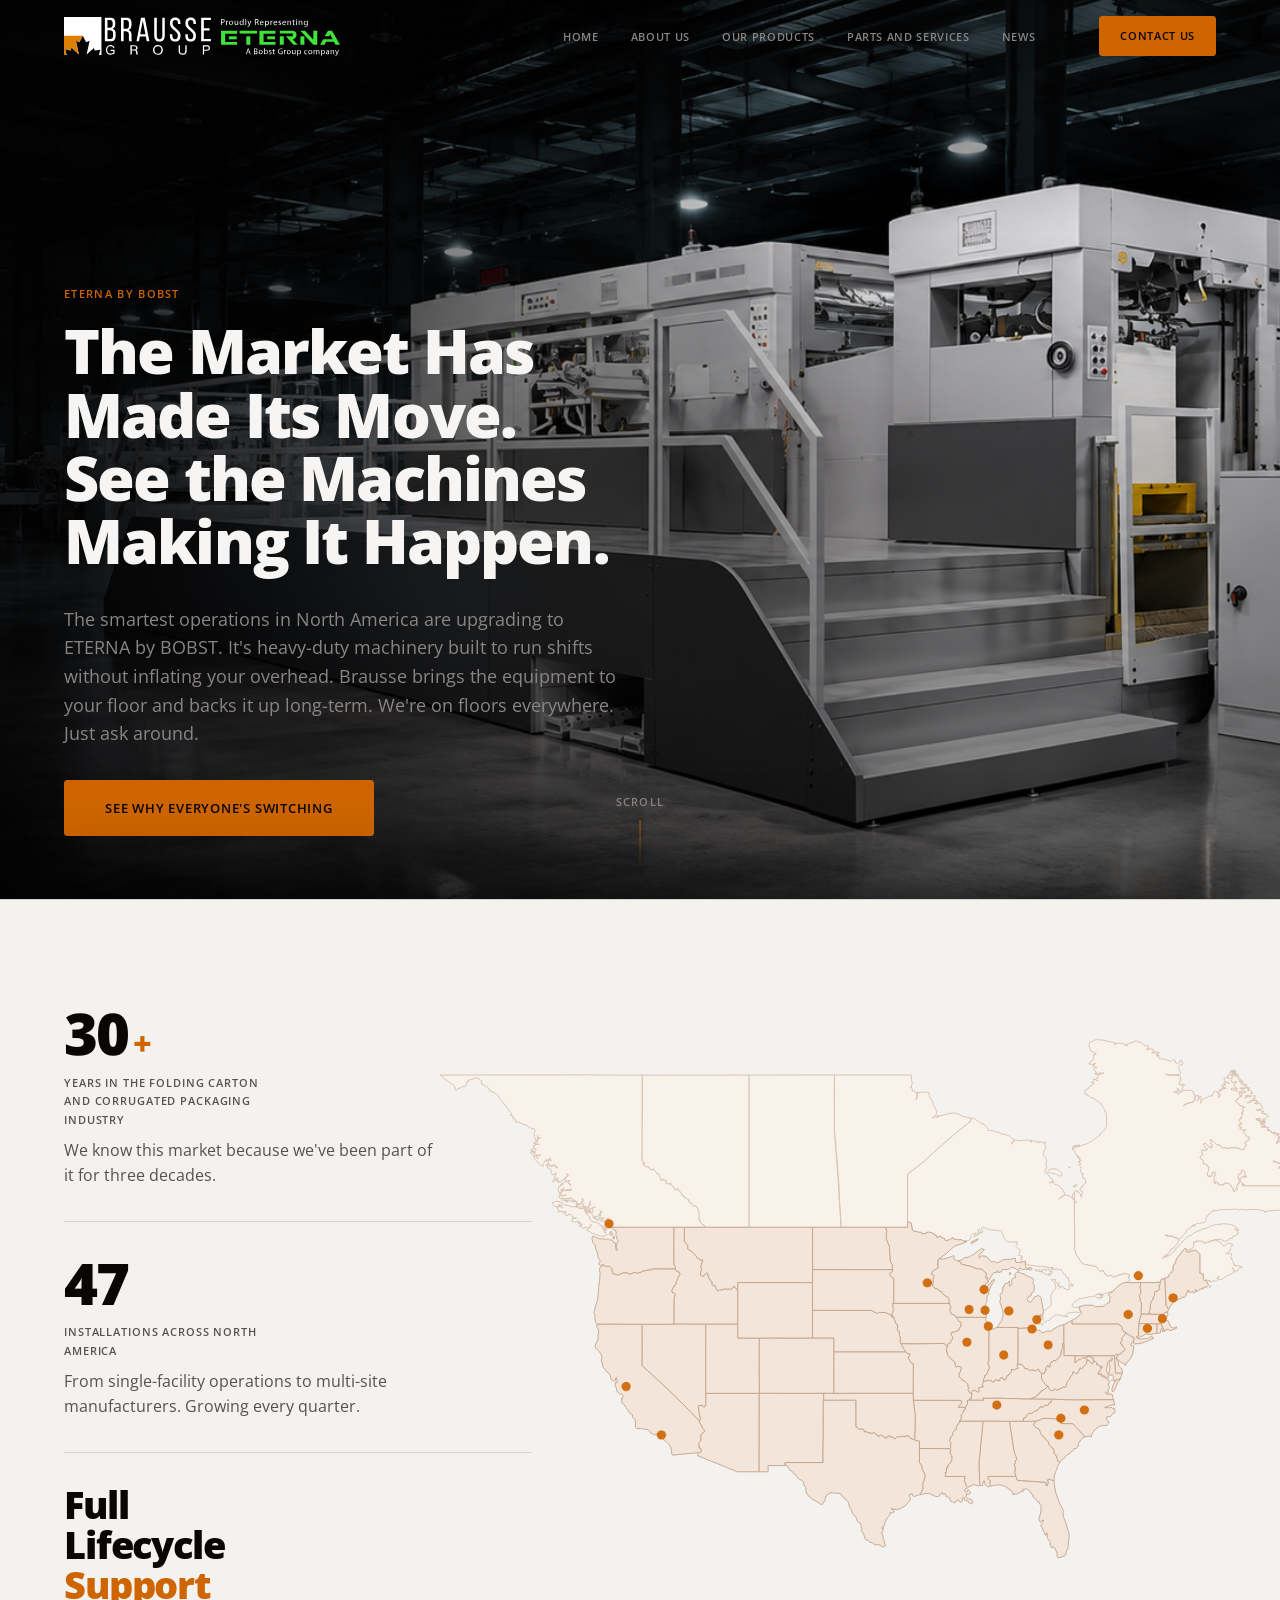
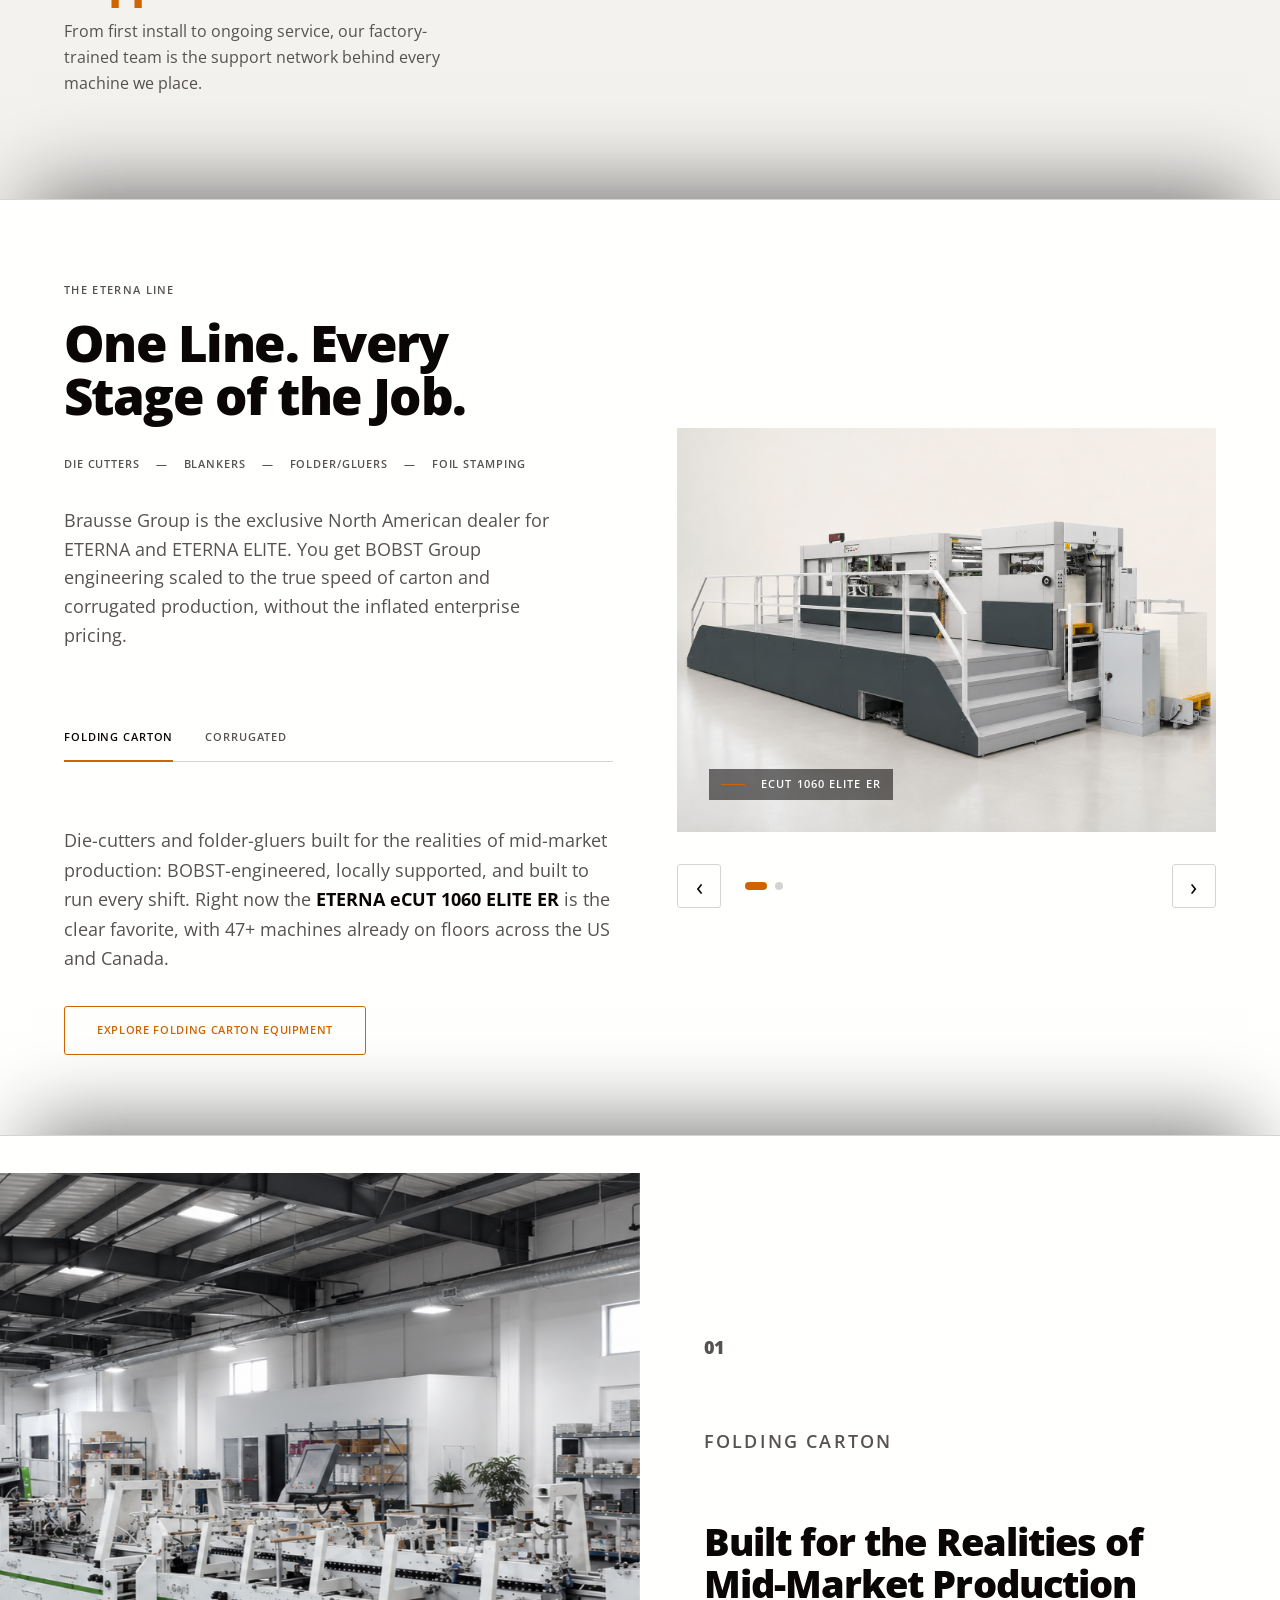
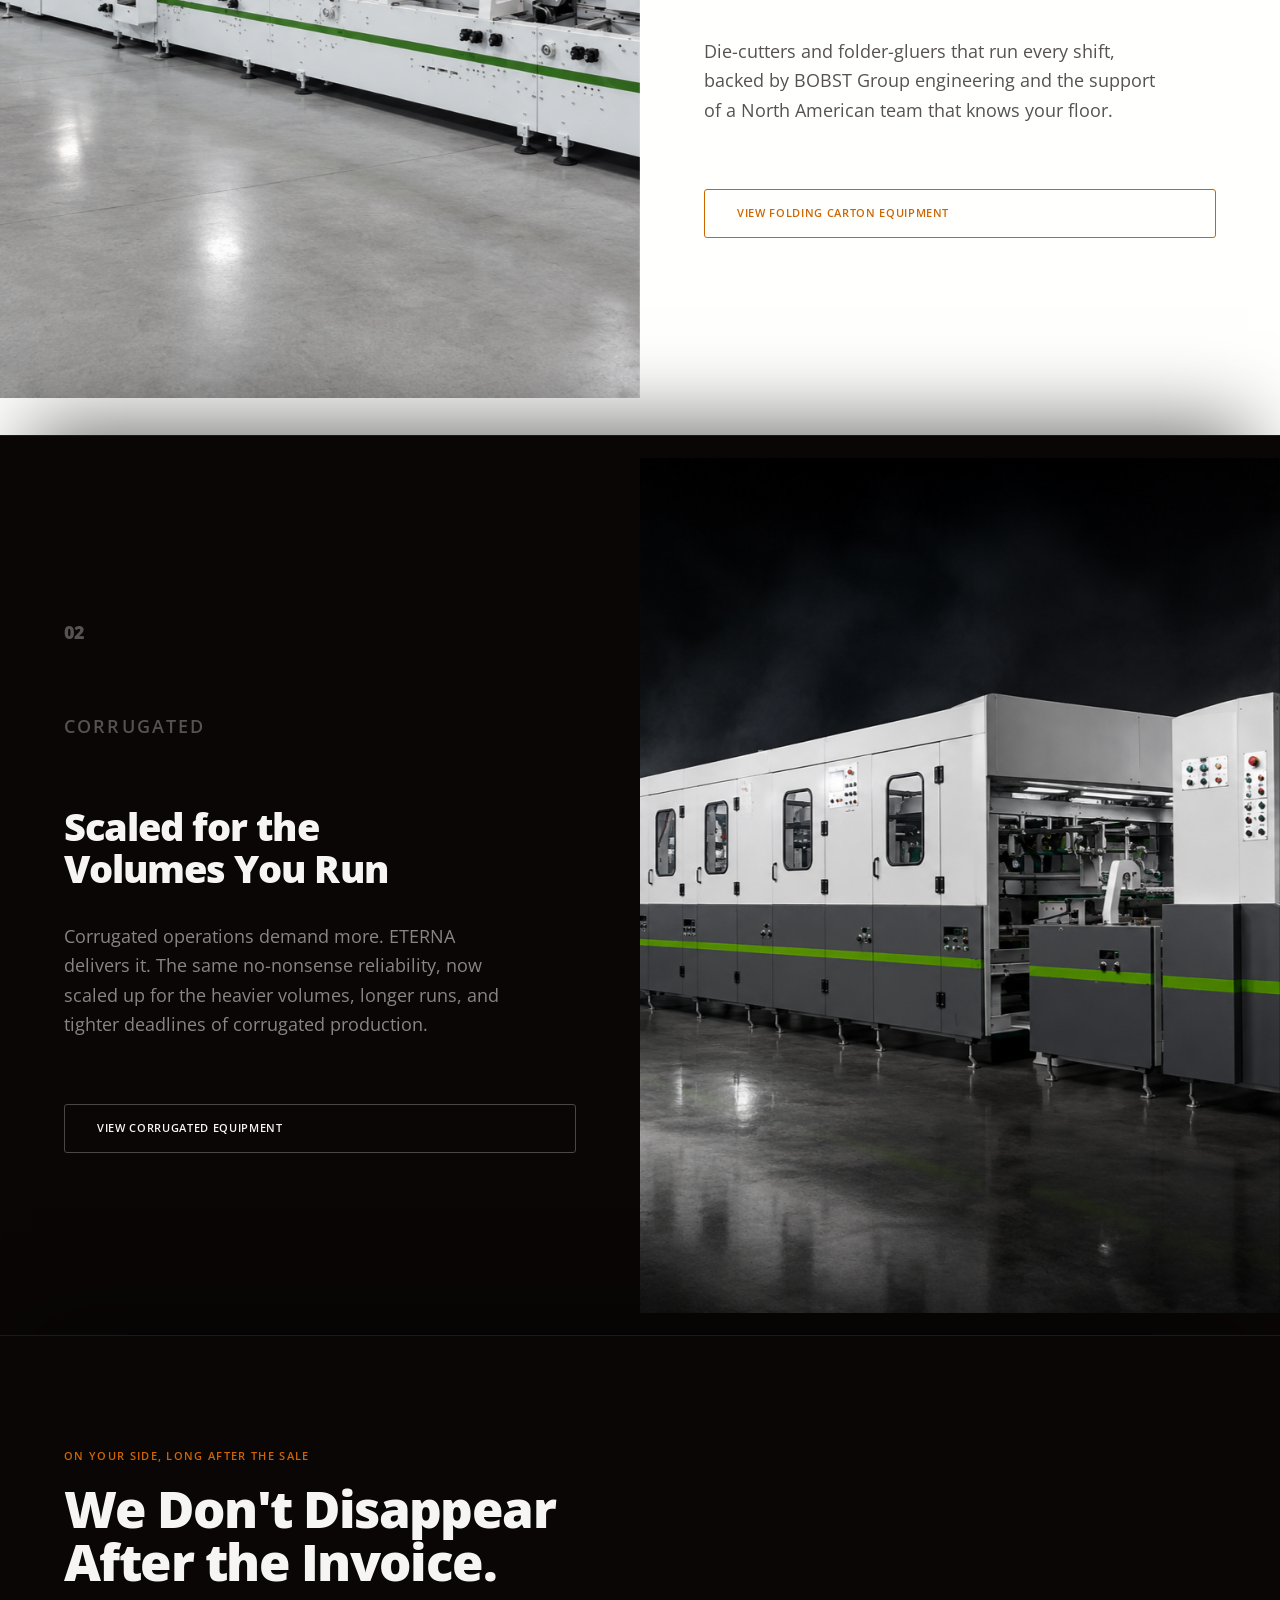
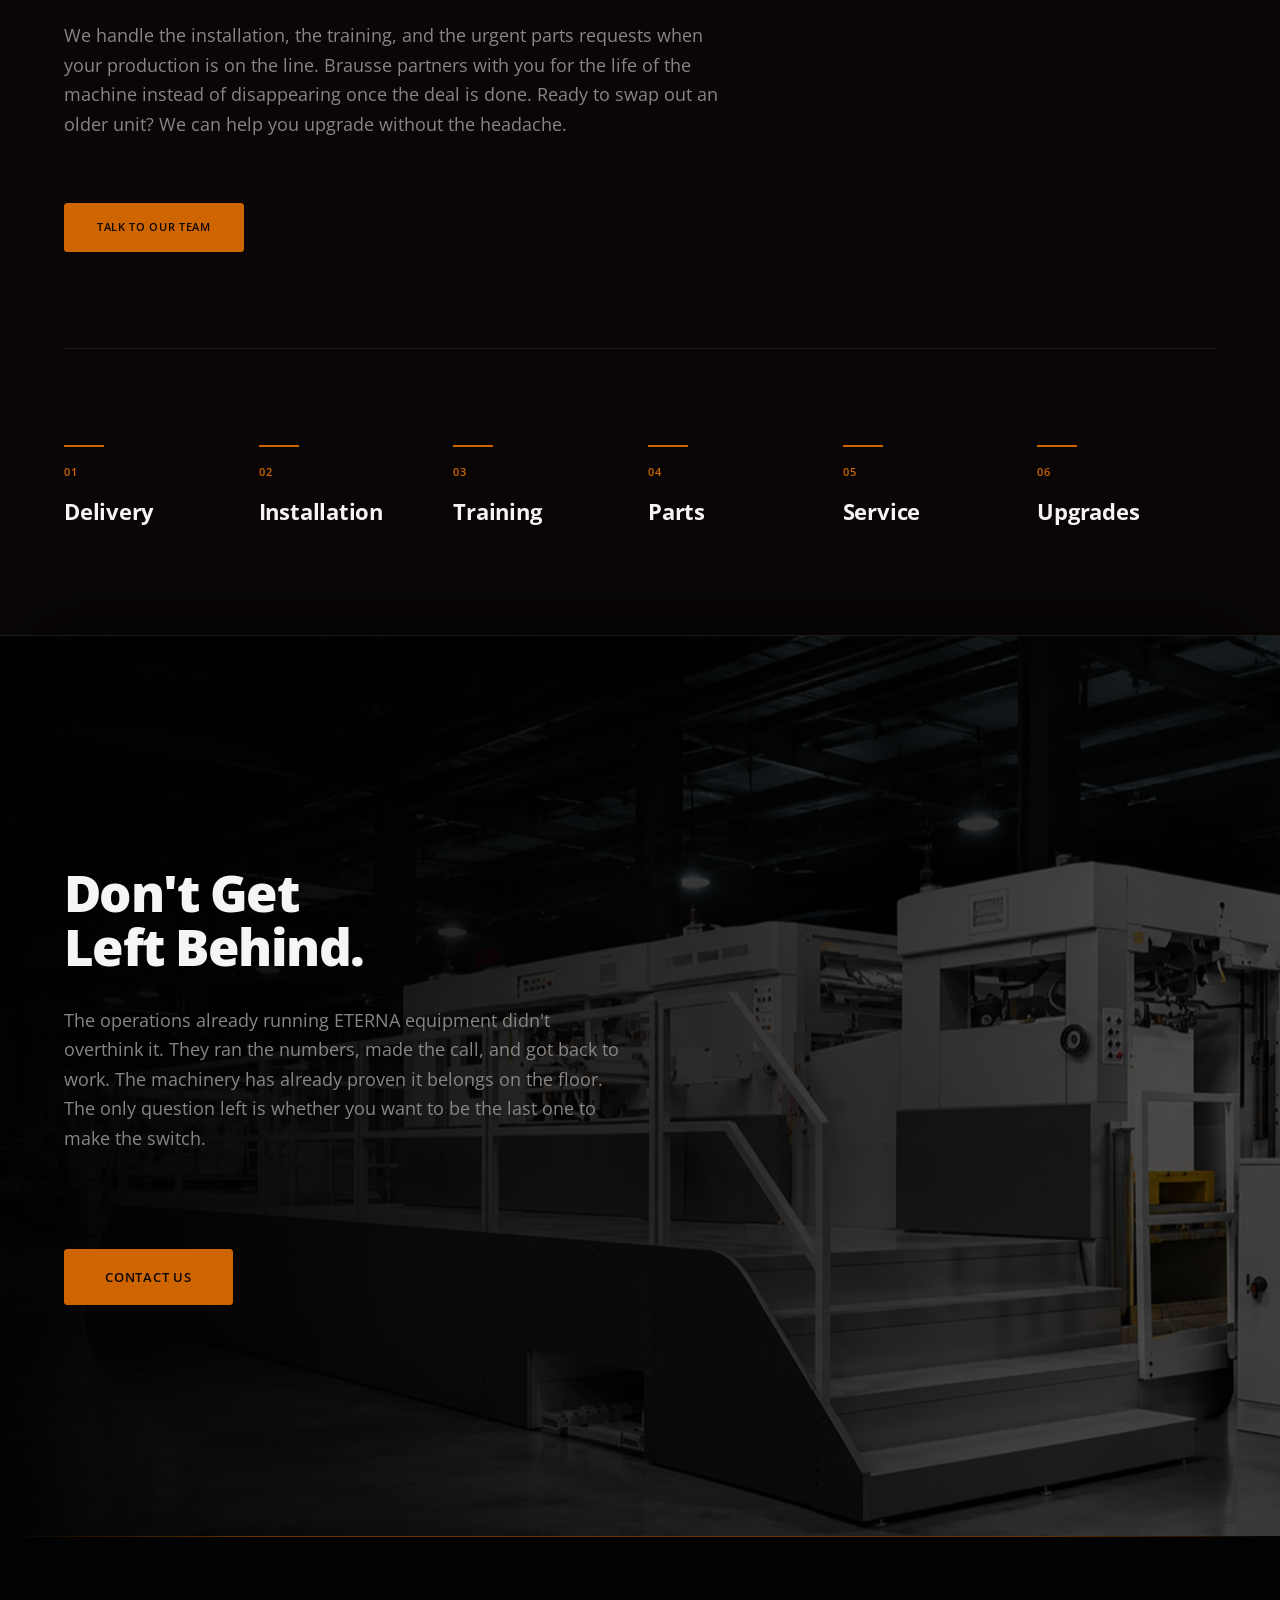
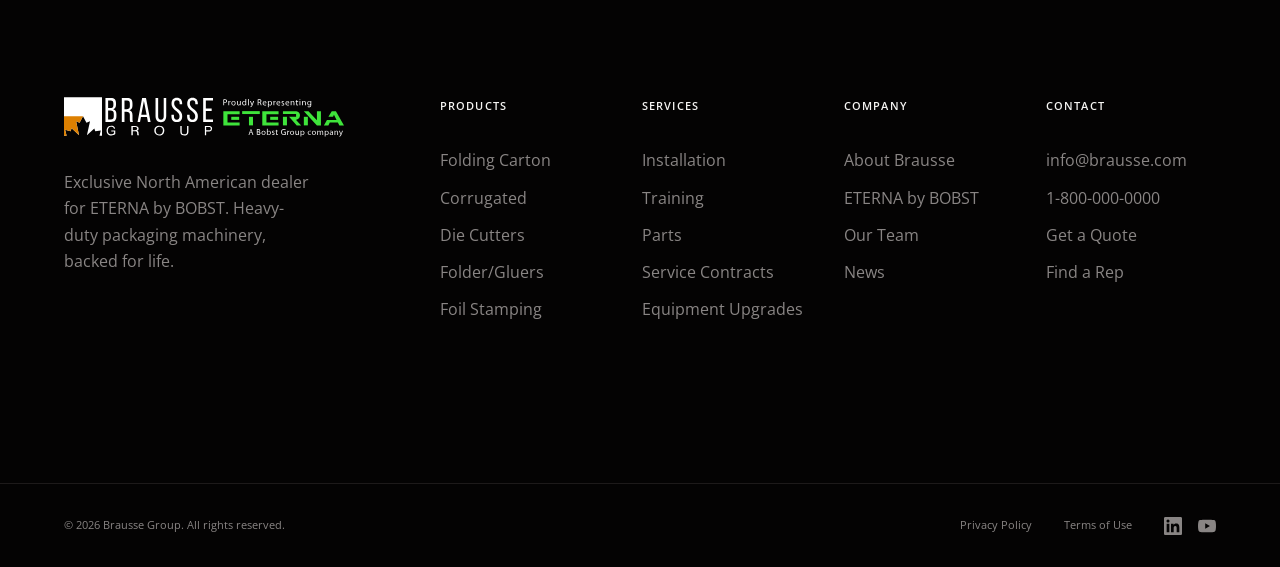
==== commit b8a29b13: "atualização da home" ====
--- a/index.html
+++ b/index.html
@@ -218,77 +218,62 @@
     ============================================================ -->
     <section class="products" id="products" aria-label="The ETERNA product line">
       <div class="products__inner">
-
-        <header class="products__header reveal-item">
-          <p class="eyebrow">THE ETERNA LINE</p>
-          <h2>One Line. Every Stage of the Job.</h2>
-          <div class="products__category-strip" aria-label="Equipment categories">
-            <span>Die Cutters</span>
-            <span aria-hidden="true" class="strip-sep">—</span>
-            <span>Blankers</span>
-            <span aria-hidden="true" class="strip-sep">—</span>
-            <span>Folder/Gluers</span>
-            <span aria-hidden="true" class="strip-sep">—</span>
-            <span>Foil Stamping</span>
+        <div class="products__layout">
+
+          <!-- LEFT — copy + tabs -->
+          <div class="products__text reveal-item">
+            <p class="eyebrow">THE ETERNA LINE</p>
+            <h2>One Line. Every Stage of the Job.</h2>
+            <div class="products__category-strip" aria-label="Equipment categories">
+              <span>Die Cutters</span>
+              <span aria-hidden="true" class="strip-sep">—</span>
+              <span>Blankers</span>
+              <span aria-hidden="true" class="strip-sep">—</span>
+              <span>Folder/Gluers</span>
+              <span aria-hidden="true" class="strip-sep">—</span>
+              <span>Foil Stamping</span>
+            </div>
+            <p class="products__intro-body">Brausse Group is the exclusive North American dealer for ETERNA and ETERNA ELITE. You get BOBST Group engineering scaled to the true speed of carton and corrugated production, without the inflated enterprise pricing.</p>
+
+            <nav class="products__tabs" role="tablist" aria-label="Product categories">
+              <button class="products__tab products__tab--active" role="tab" aria-selected="true" aria-controls="tab-folding-carton" id="tab-btn-fc" data-tab="folding-carton">Folding Carton</button>
+              <button class="products__tab" role="tab" aria-selected="false" aria-controls="tab-corrugated" id="tab-btn-corr" data-tab="corrugated">Corrugated</button>
+            </nav>
+
+            <div class="products__content" id="tab-folding-carton" role="tabpanel" aria-labelledby="tab-btn-fc">
+              <p>Die-cutters and folder-gluers built for the realities of mid-market production: BOBST-engineered, locally supported, and built to run every shift. Right now the <a href="https://www.brausse.com/eterna-ecut-1060e" class="products__link"><strong>ETERNA eCUT 1060 ELITE ER</strong></a> is the clear favorite, with 47+ machines already on floors across the US and Canada.</p>
+              <a href="#" class="btn btn--secondary">Explore Folding Carton Equipment</a>
+            </div>
+
+            <div class="products__content" id="tab-corrugated" role="tabpanel" aria-labelledby="tab-btn-corr" hidden>
+              <p>Corrugated operations demand more. ETERNA delivers it: the same no-nonsense reliability, scaled up for the heavier volumes you run and supported long after the installation.</p>
+              <a href="#" class="btn btn--secondary">Explore Corrugated Equipment</a>
+            </div>
           </div>
-          <p class="products__intro-body">Brausse Group is the exclusive North American dealer for ETERNA and ETERNA ELITE. You get BOBST Group engineering scaled to match the true speed of carton and corrugated production. We leave the inflated enterprise pricing behind. Instead, we deliver the heavy-duty machinery you need to keep your floor moving shift after shift.</p>
-        </header>
-
-        <div class="products__configurator reveal-item">
-          <!-- Image area -->
-          <div class="products__image-area" id="product-image-area" aria-live="polite">
-            <div class="products__img products__img--active" data-tab="folding-carton">
-              <img src="prototype/assets/image-2.png" alt="ETERNA eCUT 1060 ELITE ER folding carton die cutter" class="products__img-photo" loading="lazy">
-              <div class="products__img-tag" aria-hidden="true">
-                <span class="products__img-tag-line"></span>
-                <span>eCUT 1060 ELITE ER</span>
+
+          <!-- RIGHT — machine slider -->
+          <div class="products__slider reveal-item">
+            <div class="products__slides" aria-live="polite">
+              <figure class="products__slide products__slide--active" data-tab="folding-carton">
+                <img src="prototype/assets/image-2.png" alt="ETERNA eCUT 1060 ELITE ER folding carton die cutter">
+                <figcaption class="products__slide-tag"><span class="products__img-tag-line" aria-hidden="true"></span>eCUT 1060 ELITE ER</figcaption>
+              </figure>
+              <figure class="products__slide" data-tab="corrugated">
+                <img src="prototype/assets/image-4.png" alt="ETERNA corrugated packaging line in studio" loading="lazy">
+                <figcaption class="products__slide-tag"><span class="products__img-tag-line" aria-hidden="true"></span>ETERNA Corrugated Series</figcaption>
+              </figure>
+            </div>
+            <div class="products__slider-ctrl">
+              <button class="products__arrow" data-dir="prev" aria-label="Previous machine">&lsaquo;</button>
+              <div class="products__dots" aria-hidden="true">
+                <button class="products__dot products__dot--active" data-tab="folding-carton" tabindex="-1"></button>
+                <button class="products__dot" data-tab="corrugated" tabindex="-1"></button>
               </div>
-            </div>
-            <div class="products__img" data-tab="corrugated">
-              <img src="prototype/assets/image-4.png" alt="ETERNA corrugated packaging machine in studio" class="products__img-photo" loading="lazy">
-              <div class="products__img-tag products__img-tag--light" aria-hidden="true">
-                <span class="products__img-tag-line"></span>
-                <span>ETERNA Corrugated Series</span>
-              </div>
+              <button class="products__arrow" data-dir="next" aria-label="Next machine">&rsaquo;</button>
             </div>
           </div>
 
-          <!-- Panel -->
-          <div class="products__panel">
-            <nav class="products__tabs" role="tablist" aria-label="Product categories">
-              <button class="products__tab products__tab--active"
-                      role="tab"
-                      aria-selected="true"
-                      aria-controls="tab-folding-carton"
-                      id="tab-btn-fc"
-                      data-tab="folding-carton">
-                Folding Carton
-              </button>
-              <button class="products__tab"
-                      role="tab"
-                      aria-selected="false"
-                      aria-controls="tab-corrugated"
-                      id="tab-btn-corr"
-                      data-tab="corrugated">
-                Corrugated
-              </button>
-            </nav>
-
-            <div class="products__content" id="tab-folding-carton" role="tabpanel" aria-labelledby="tab-btn-fc">
-              <h3>Folding Carton</h3>
-              <p>Die-cutters and folder-gluers designed for the realities of mid-market production. They are BOBST-engineered, locally supported, and built to run every shift.</p>
-              <p>Right now, the <a href="https://www.brausse.com/eterna-ecut-1060e" class="products__link"><strong>ETERNA eCUT 1060 ELITE ER</strong></a> is the clear favorite. With 47+ machines already on the floor across the US and Canada, it's the machine taking over the mid-market.</p>
-              <a href="#" class="btn btn--secondary">Explore Folding Carton Equipment</a>
-            </div>
-
-            <div class="products__content" id="tab-corrugated" role="tabpanel" aria-labelledby="tab-btn-corr" hidden>
-              <h3>Corrugated</h3>
-              <p>Corrugated operations demand more. ETERNA delivers it. The same no-nonsense reliability, scaled up for the heavier volumes you run and supported long after the installation.</p>
-              <a href="#" class="btn btn--secondary">Explore Corrugated Equipment</a>
-            </div>
-          </div>
-        </div>
-
+        </div>
       </div>
     </section>
 
--- a/prototype/css/style.css
+++ b/prototype/css/style.css
@@ -745,18 +745,22 @@
   padding-inline: var(--gutter);
 }
 
-.products__header {
-  margin-bottom: var(--sp-xl);
-}
-
-.products__header h2 {
+/* Two-column layout: copy left, machine slider right */
+.products__layout {
+  display: grid;
+  grid-template-columns: 1.02fr 1fr;
+  gap: clamp(2.5rem, 5vw, 5rem);
+  align-items: center;
+}
+
+.products__text h2 {
   font-size: var(--t-display-l);
   font-weight: 800;
   letter-spacing: -0.03em;
   line-height: 1.05;
   color: var(--c-text);
   margin-bottom: var(--sp-md);
-  max-width: 20ch;
+  max-width: 16ch;
 }
 
 .products__category-strip {
@@ -783,71 +787,49 @@
 .products__intro-body {
   font-size: var(--t-body-l);
   color: var(--c-text-muted-l);
-  line-height: 1.65;
-  max-width: 72ch;
-}
-
-/* Configurator */
-.products__configurator {
-  display: grid;
-  grid-template-columns: 1fr 420px;
-  gap: clamp(2rem, 4vw, 5rem);
-  align-items: start;
-}
-
-/* Image area */
-.products__image-area {
+  line-height: 1.6;
+  max-width: 52ch;
+  margin-bottom: var(--sp-lg);
+}
+
+/* Machine slider */
+.products__slider {
+  display: flex;
+  flex-direction: column;
+  gap: var(--sp-md);
+}
+
+.products__slides {
   position: relative;
-  aspect-ratio: 4/3;
+  aspect-ratio: 4 / 3;
+  background: var(--c-surface);
   overflow: hidden;
 }
 
-.products__img {
+.products__slide {
   position: absolute;
   inset: 0;
+  margin: 0;
   opacity: 0;
-  transform: translateX(12px);
-  transition: opacity 350ms var(--ease-out), transform 350ms var(--ease-out);
-}
-
-.products__img.products__img--active {
+  transform: scale(1.03);
+  transition: opacity 500ms var(--ease-out), transform 600ms var(--ease-out);
+  pointer-events: none;
+}
+
+.products__slide--active {
   opacity: 1;
-  transform: translateX(0);
-}
-
-.products__img-placeholder {
-  position: absolute;
-  inset: 0;
-}
-
-.products__img-placeholder--fc {
-  background:
-    linear-gradient(135deg, oklch(94% 0.004 80) 0%, oklch(89% 0.005 70) 100%);
-  background-image:
-    linear-gradient(135deg, oklch(94% 0.004 80) 0%, oklch(89% 0.005 70) 100%),
-    repeating-linear-gradient(
-      90deg,
-      transparent,
-      transparent 80px,
-      oklch(80% 0.005 80 / 0.3) 80px,
-      oklch(80% 0.005 80 / 0.3) 81px
-    );
-}
-
-.products__img-placeholder--corr {
-  background: linear-gradient(135deg, oklch(92% 0.003 80) 0%, oklch(87% 0.004 60) 100%);
-}
-
-.products__img-photo {
-  position: absolute;
-  inset: 0;
+  transform: scale(1);
+  pointer-events: auto;
+}
+
+.products__slide img {
   width: 100%;
   height: 100%;
   object-fit: cover;
   object-position: center;
 }
 
-.products__img-tag {
+.products__slide-tag {
   position: absolute;
   bottom: var(--sp-md);
   left: var(--sp-md);
@@ -858,7 +840,9 @@
   font-weight: 600;
   letter-spacing: 0.1em;
   text-transform: uppercase;
-  color: var(--c-text-muted-l);
+  color: var(--c-white);
+  background: oklch(10% 0.006 20 / 0.55);
+  padding: 0.375rem 0.75rem;
 }
 
 .products__img-tag-line {
@@ -868,15 +852,52 @@
   background: var(--c-accent);
 }
 
-.products__img-tag--light {
-  color: var(--c-text-muted);
-  background: oklch(10% 0.006 20 / 0.5);
-  padding: 0.375rem 0.75rem;
-}
-
-/* Panel */
-.products__panel {
-  padding-top: var(--sp-sm);
+/* Slider controls */
+.products__slider-ctrl {
+  display: flex;
+  align-items: center;
+  gap: var(--sp-sm);
+}
+
+.products__arrow {
+  width: 44px;
+  height: 44px;
+  display: inline-flex;
+  align-items: center;
+  justify-content: center;
+  border: 1px solid var(--c-border-l);
+  color: var(--c-text);
+  font-size: 1.5rem;
+  line-height: 1;
+  border-radius: 3px;
+  transition: background 200ms var(--ease-out), color 200ms var(--ease-out), border-color 200ms var(--ease-out);
+}
+
+.products__arrow:hover {
+  background: var(--c-accent);
+  border-color: var(--c-accent);
+  color: var(--c-bg);
+}
+
+.products__dots {
+  display: flex;
+  align-items: center;
+  gap: 0.5rem;
+  margin-inline: 0.5rem auto;
+}
+
+.products__dot {
+  width: 8px;
+  height: 8px;
+  border-radius: 50%;
+  background: var(--c-border-l);
+  transition: background 250ms var(--ease-out), width 250ms var(--ease-out);
+}
+
+.products__dot--active {
+  background: var(--c-accent);
+  width: 22px;
+  border-radius: 4px;
 }
 
 .products__tabs {
@@ -1194,7 +1215,6 @@
   margin-inline: auto;
   padding-inline: var(--gutter);
   padding-block: var(--sp-2xl);
-  max-width: 800px;
 }
 
 .closing-cta__inner h2 {
@@ -1204,6 +1224,7 @@
   line-height: 1.05;
   color: var(--c-text-inv);
   margin-bottom: var(--sp-md);
+  max-width: 16ch;
 }
 
 .closing-cta__inner p {
@@ -1374,10 +1395,17 @@
 
   /* Center each panel's content within the viewport-height frame.
      Hero keeps its own bottom-aligned flex composition. */
+  /* Vertically center each panel. The inner gets width:100% so it does
+     not shrink-wrap (a flex/grid item with auto inline margins otherwise
+     sizes to its content and lands at an inconsistent left edge); with a
+     full width + max-width + margin-inline:auto it centers like a block. */
   .stack > section:not(.hero) {
     display: flex;
     flex-direction: column;
     justify-content: center;
+  }
+  .stack > section:not(.hero) > * {
+    width: 100%;
   }
 
   /* Trim the tall editorial padding so content-dense panels fit 100vh */
@@ -1397,11 +1425,16 @@
    RESPONSIVE — TABLET
 ================================================================ */
 @media (max-width: 1024px) {
-  .products__configurator {
+  .products__layout {
     grid-template-columns: 1fr;
-  }
-
-  .products__image-area {
+    gap: var(--sp-lg);
+  }
+
+  .products__slider {
+    order: -1;
+  }
+
+  .products__slides {
     aspect-ratio: 16/9;
   }
 
